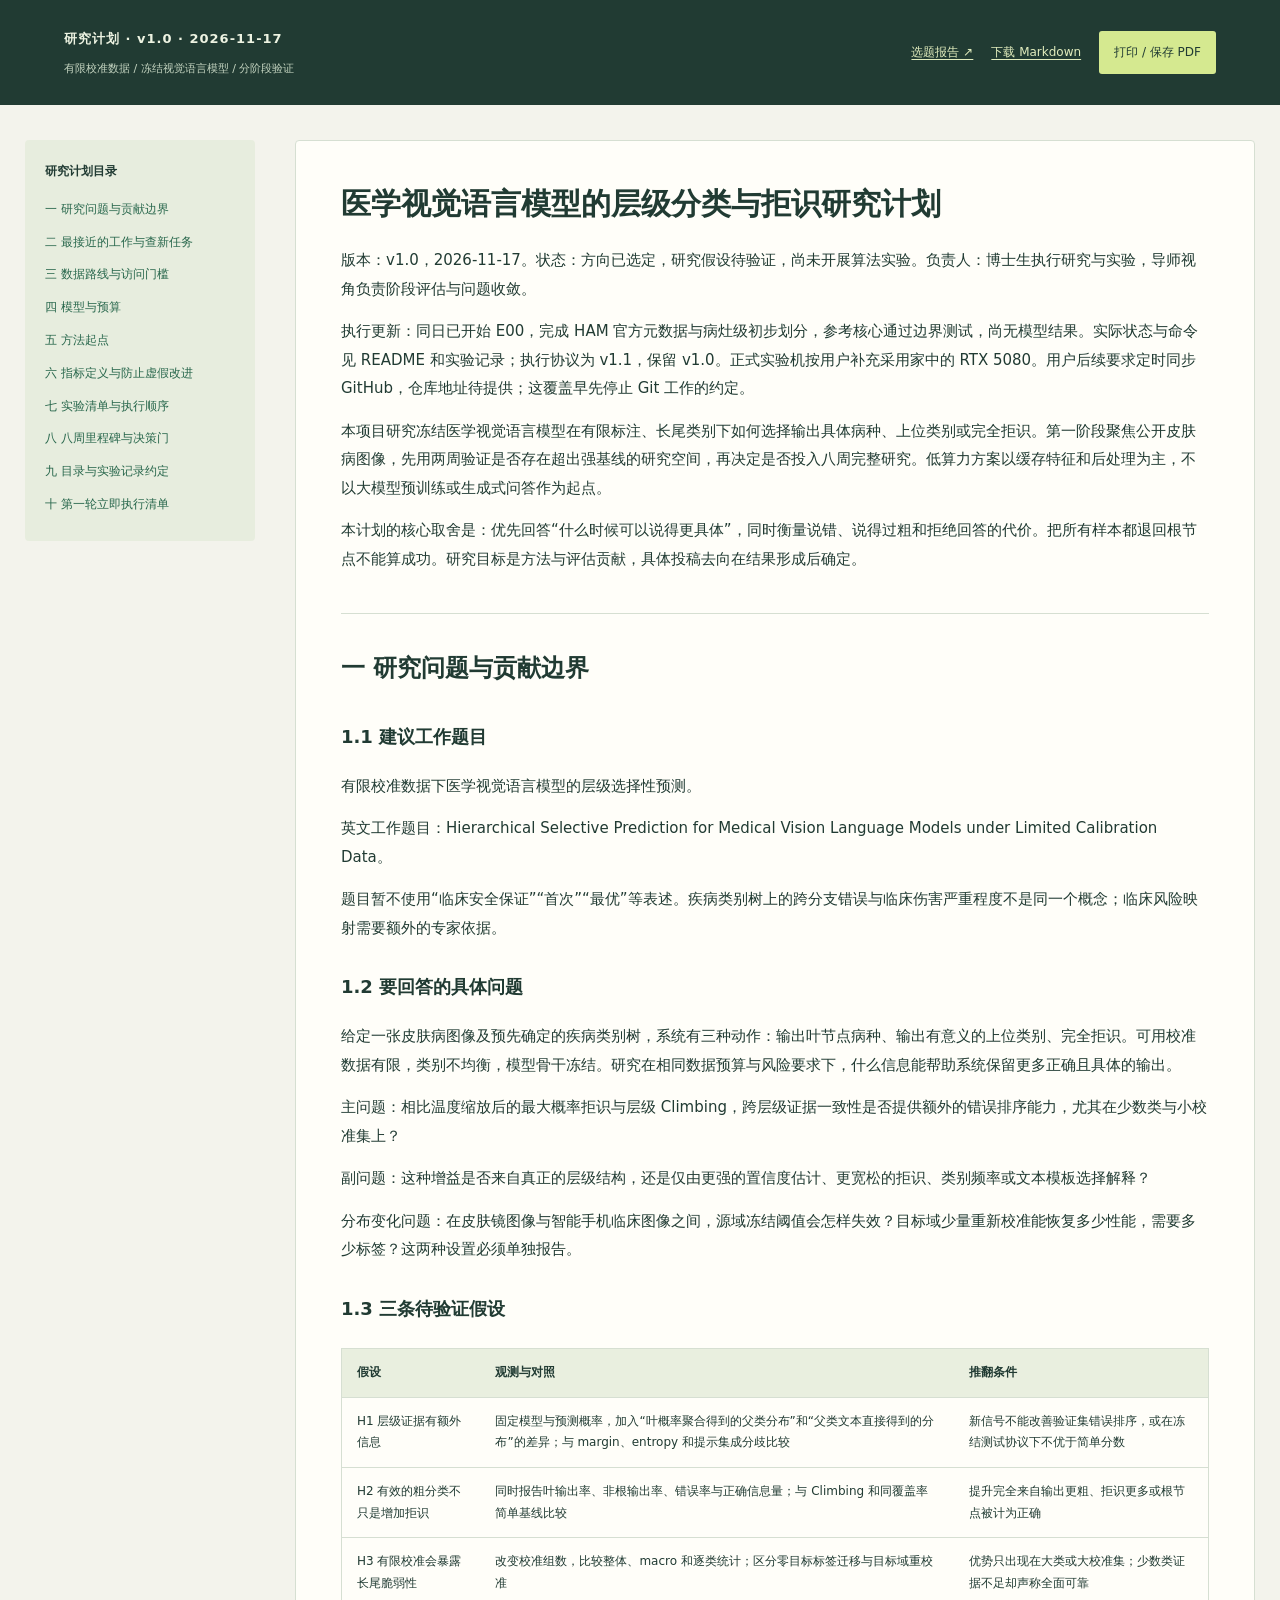
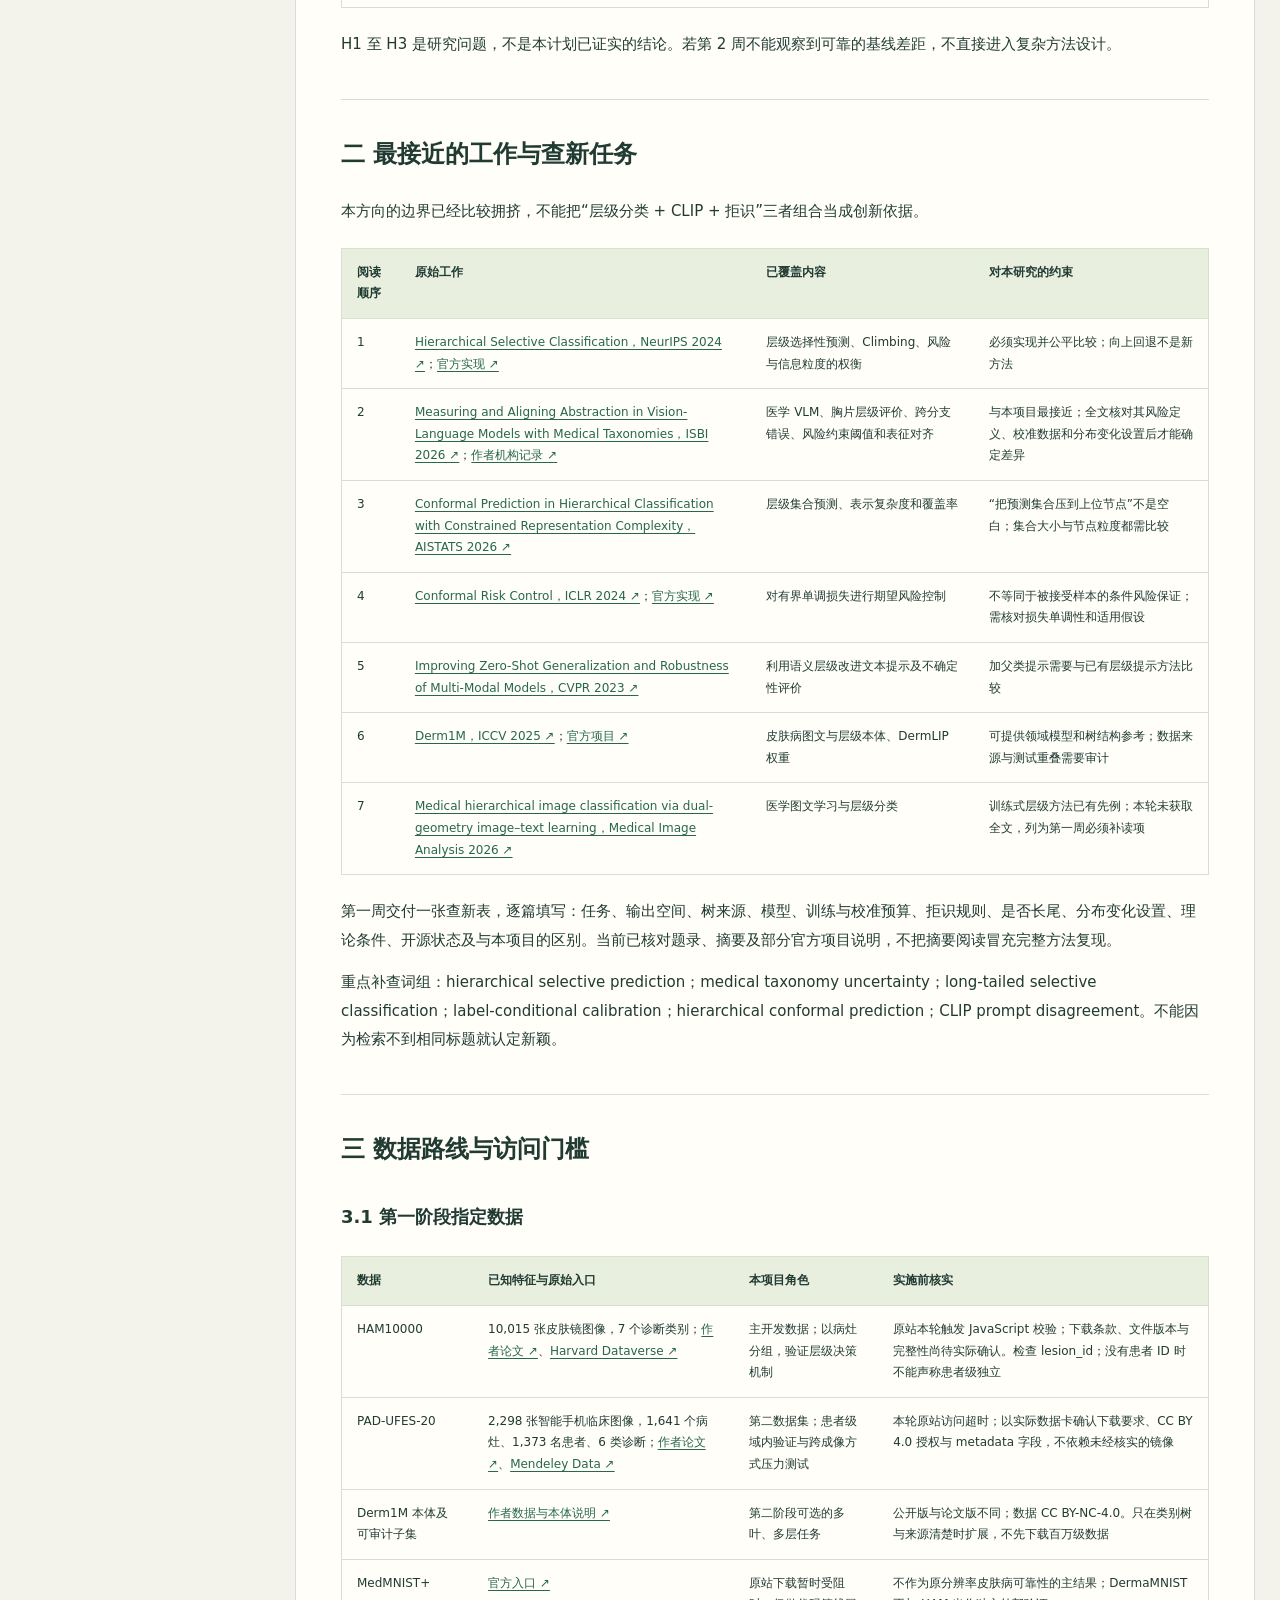
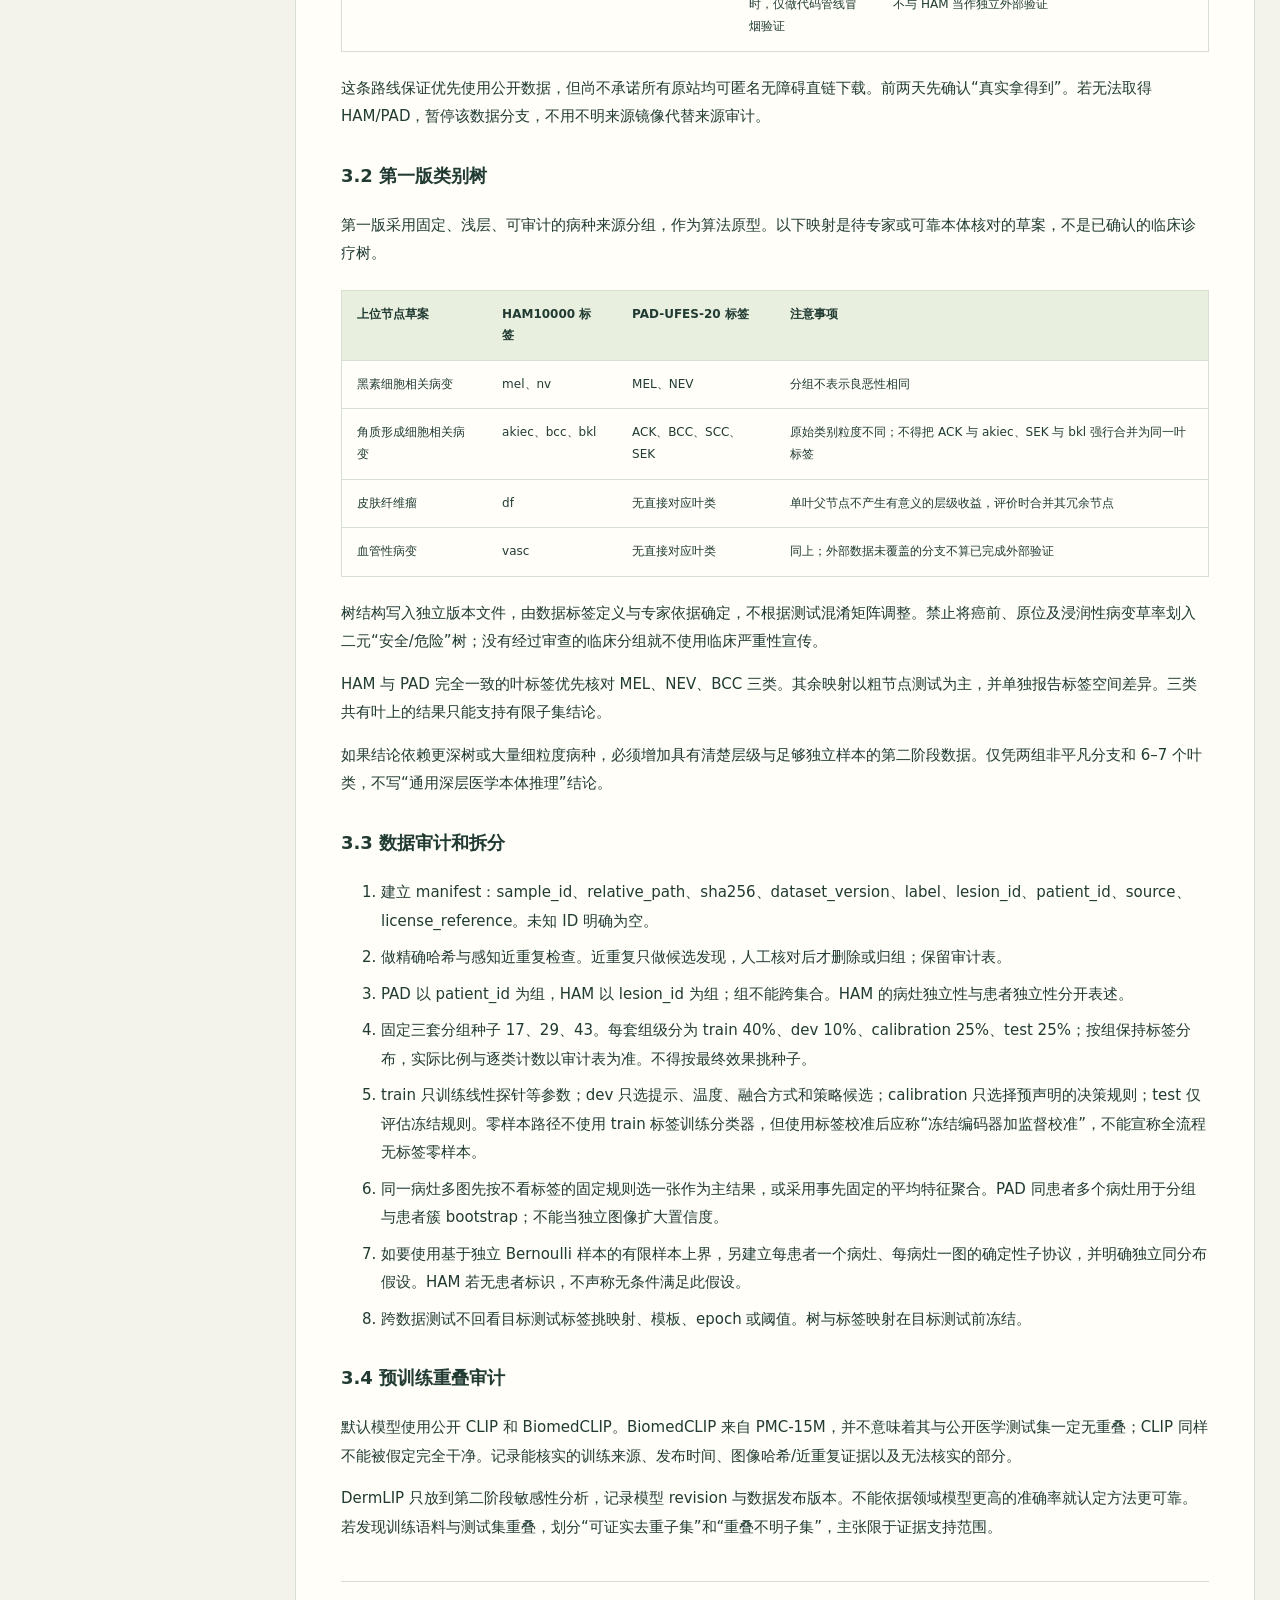
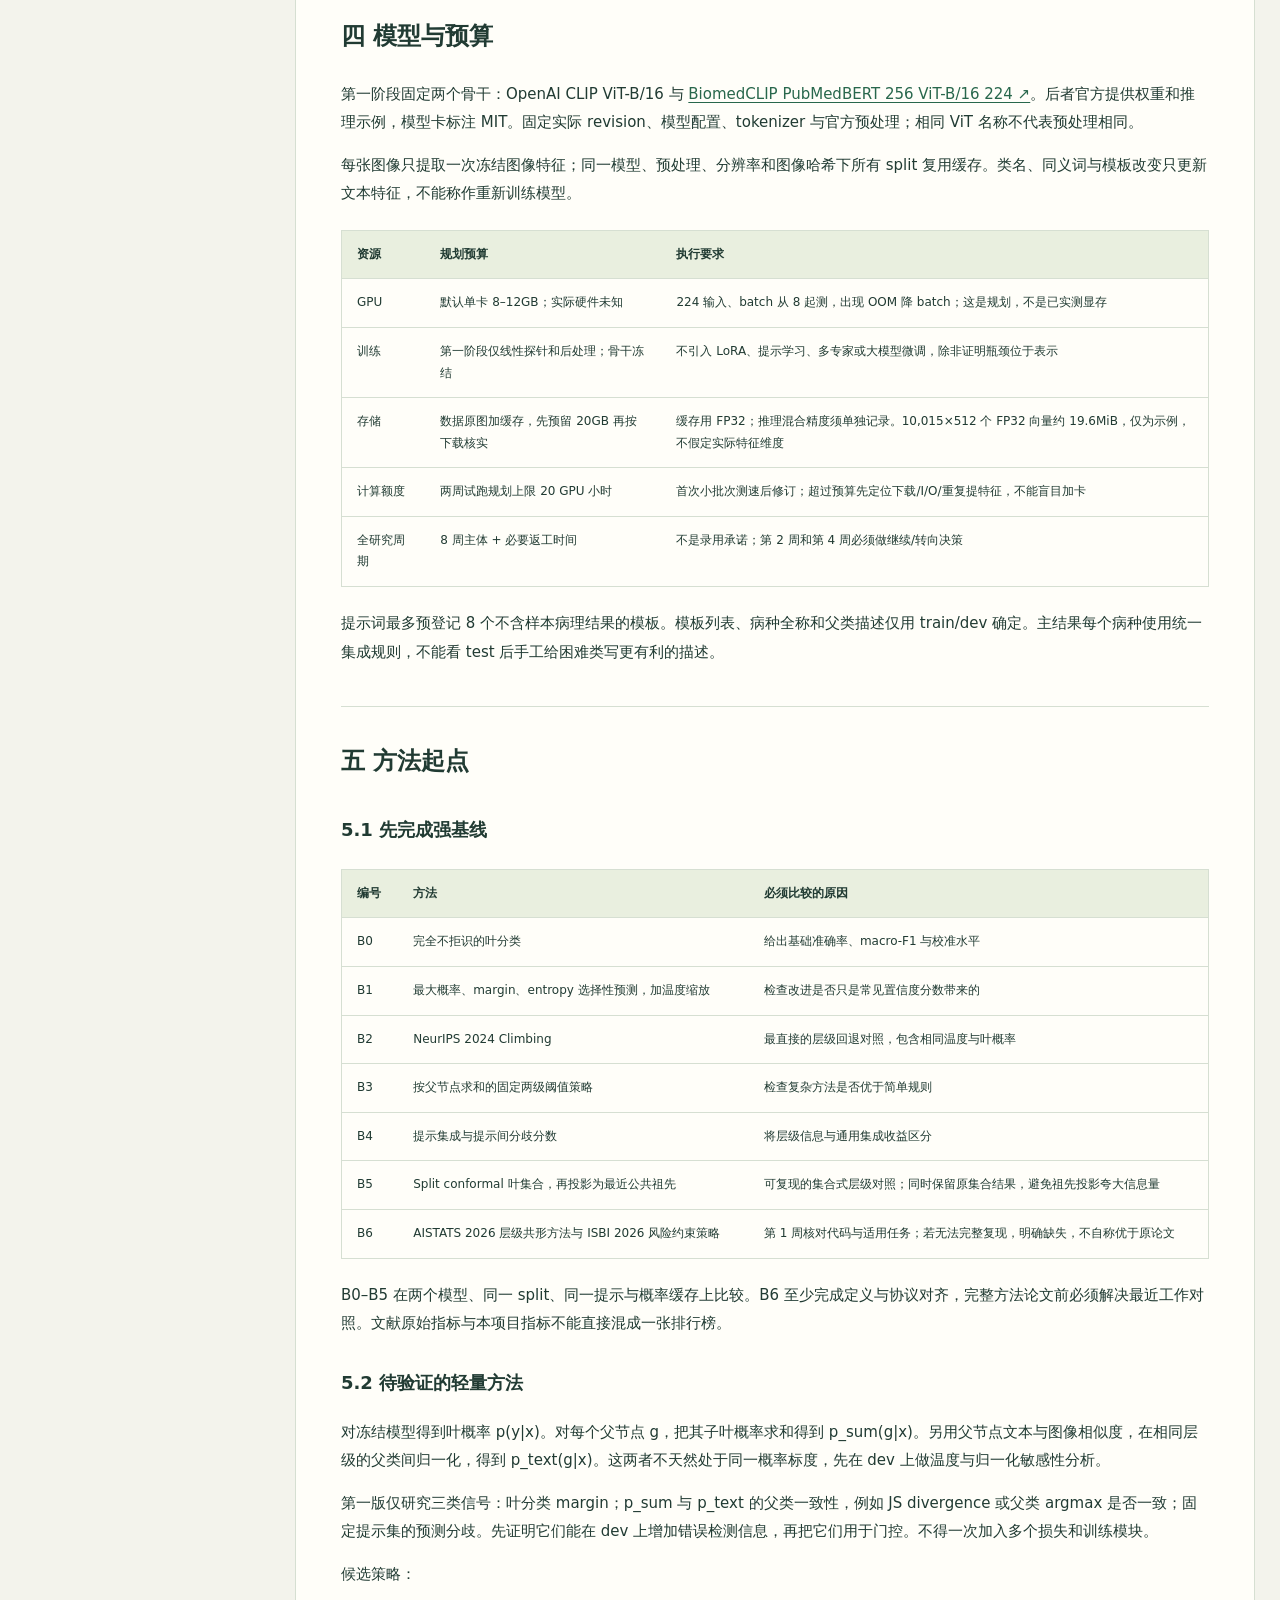
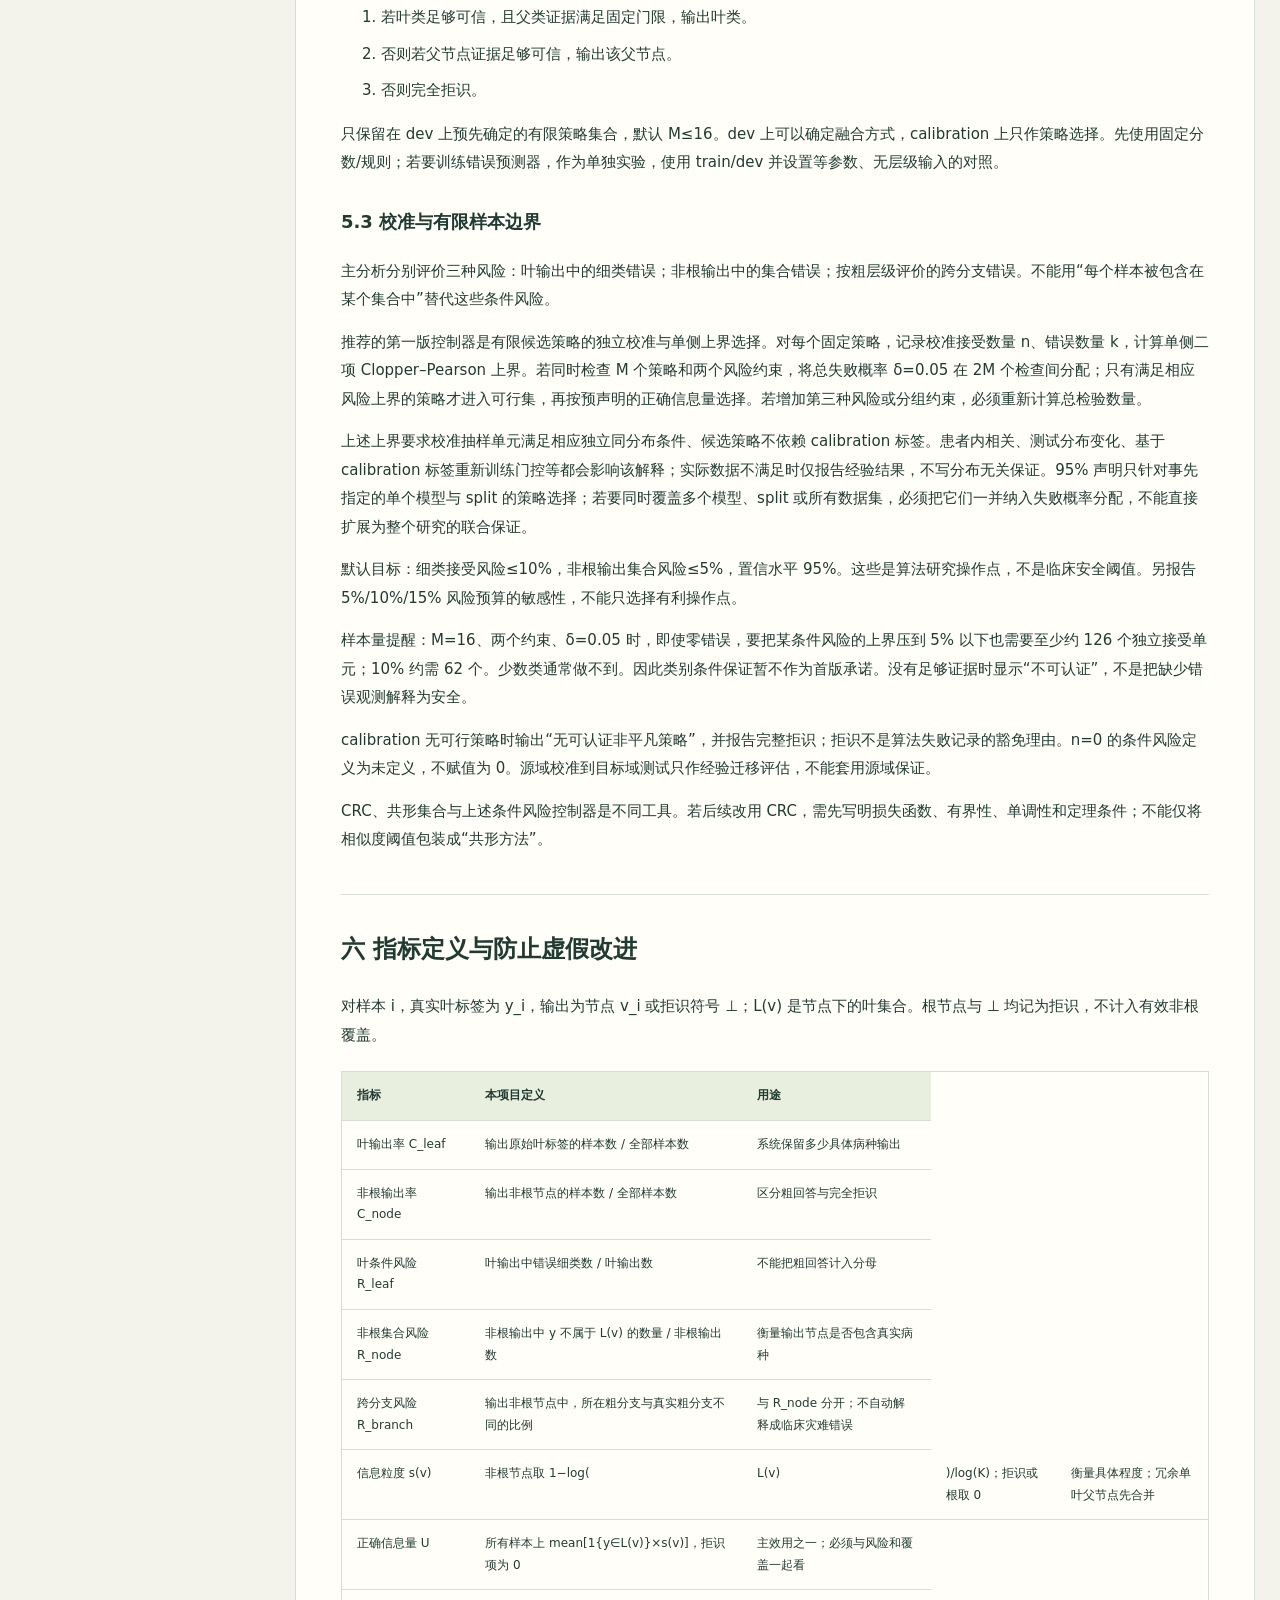
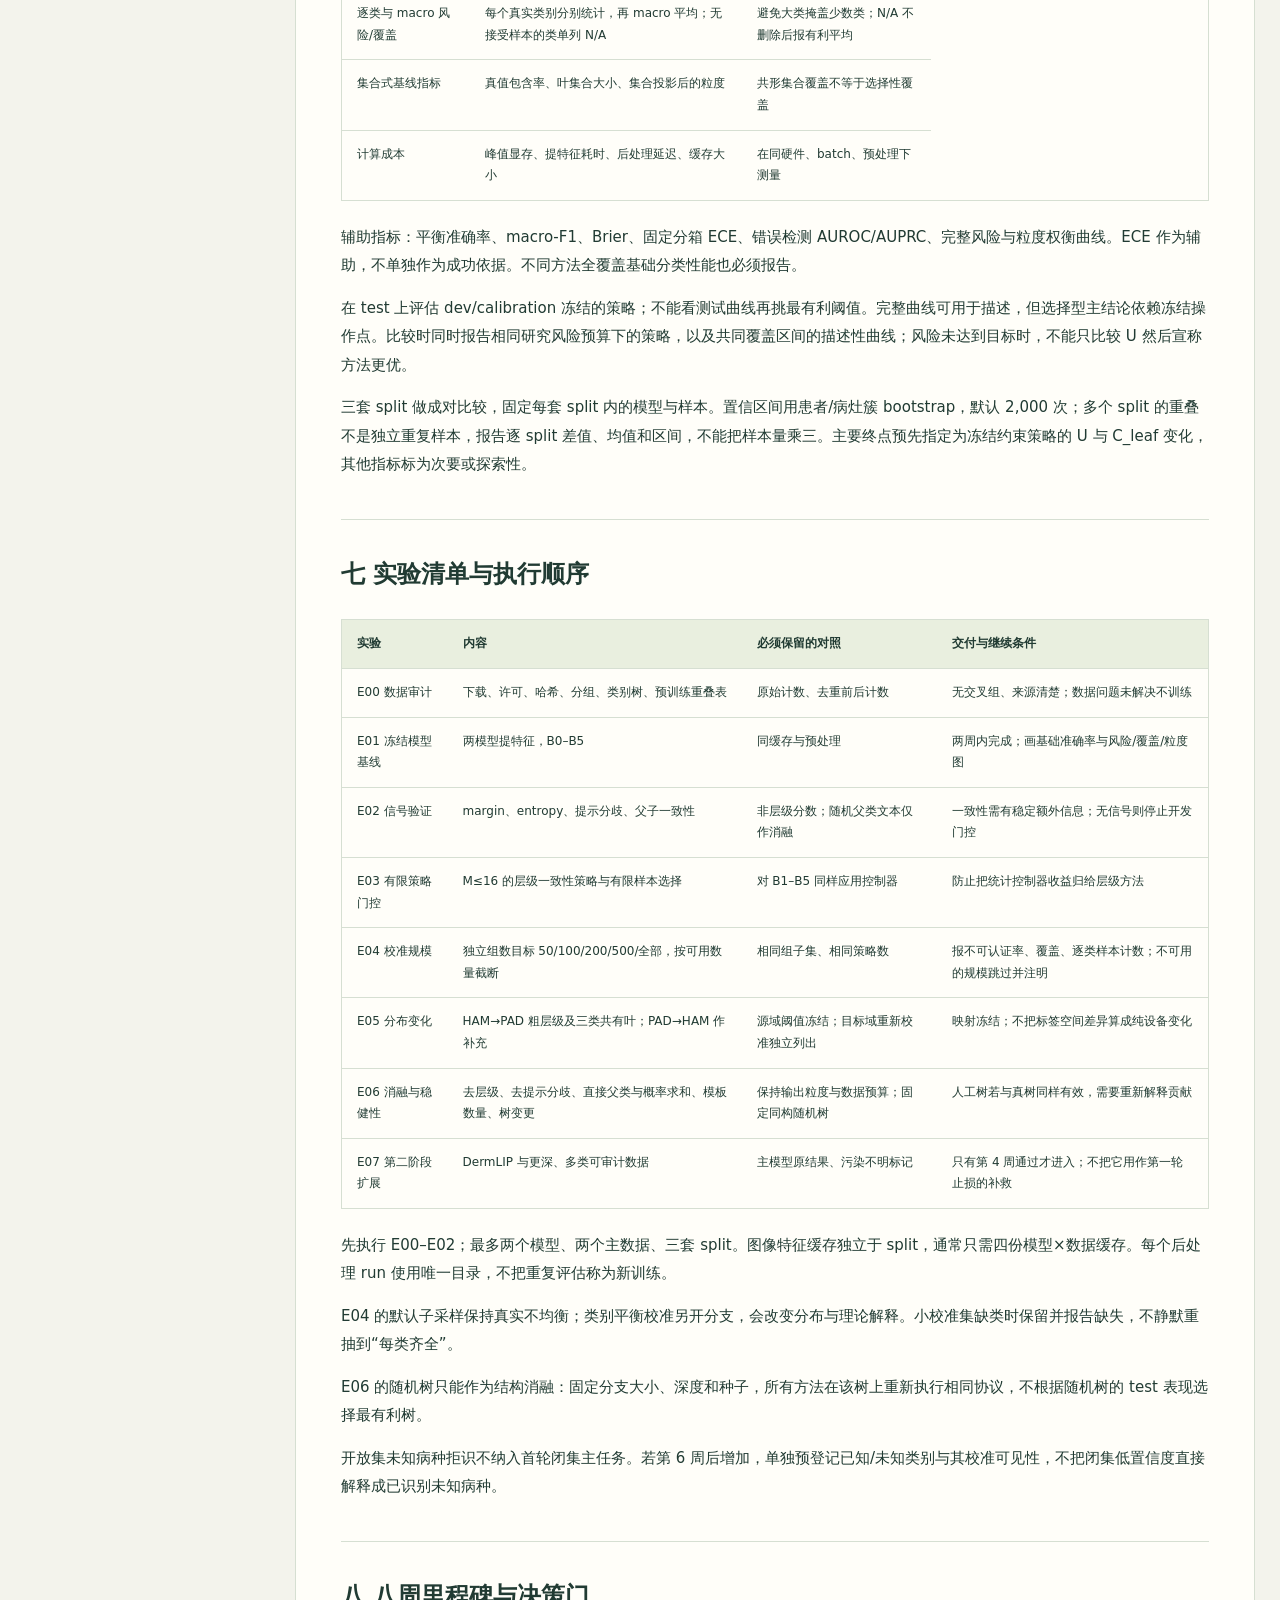
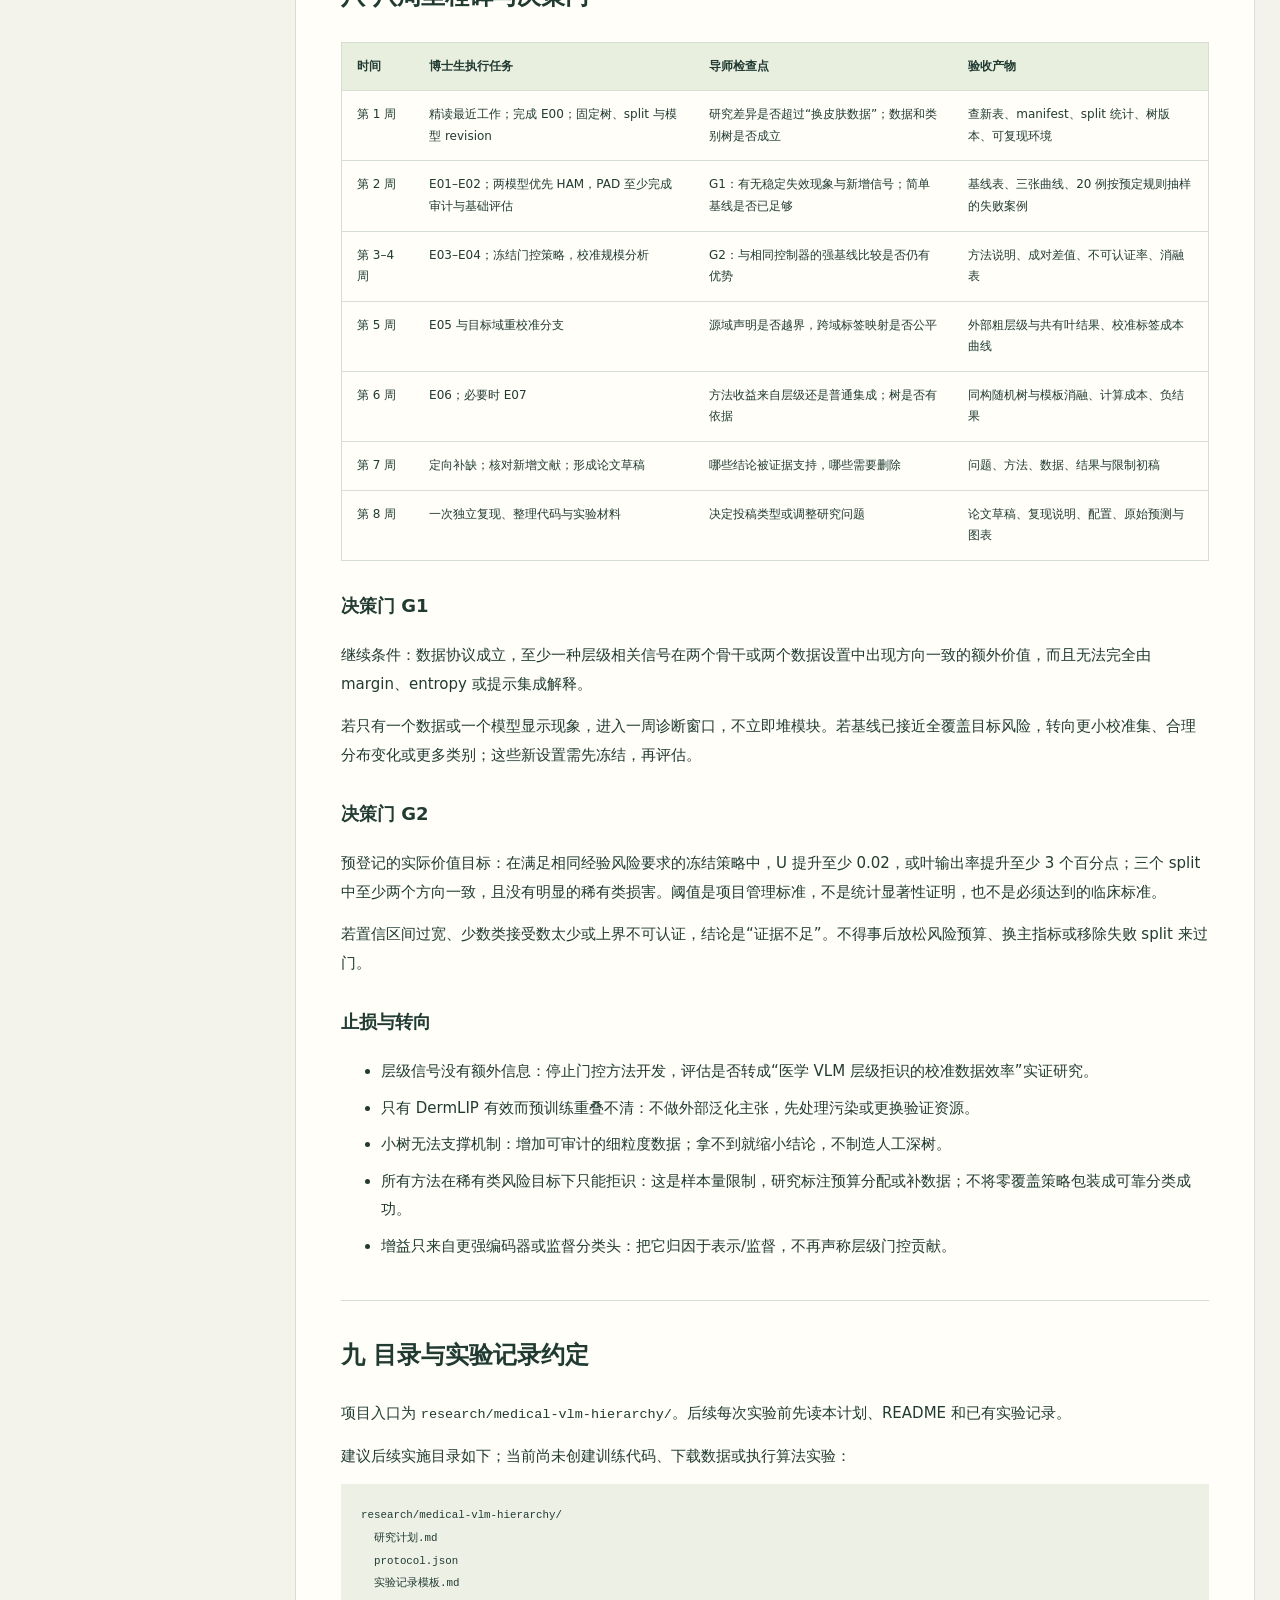
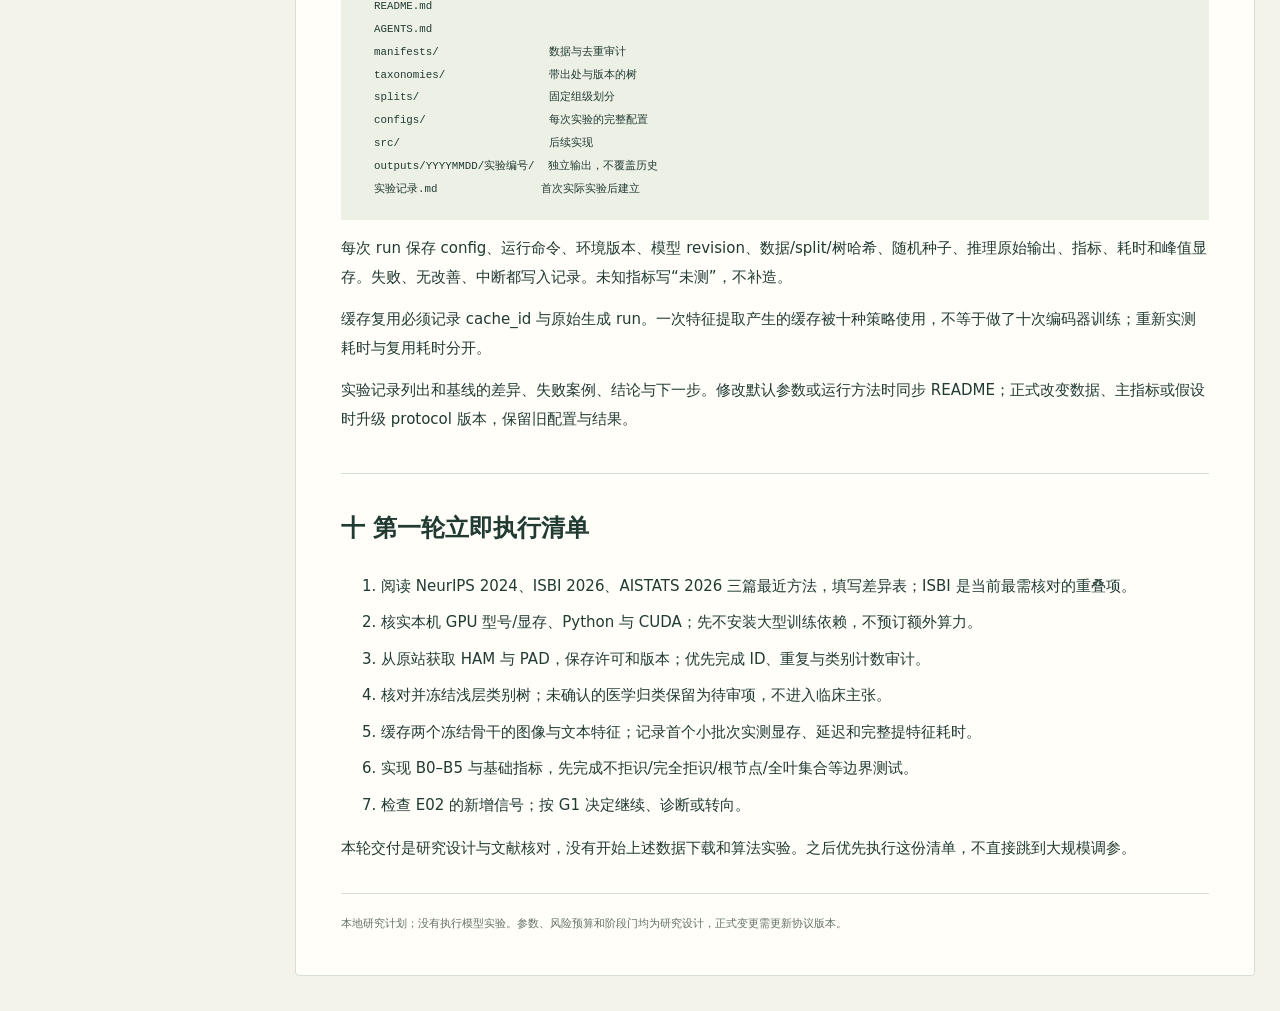
==== research/medical-vlm-hierarchy/研究计划.html @ aa93c8d4 "Initialize medical VLM selective prediction research" ====
<!doctype html><html lang="zh-CN"><head><meta charset="utf-8"><meta name="viewport" content="width=device-width,initial-scale=1"><title>医学 VLM 层级分类与拒识研究计划</title><style>
:root{--ink:#213b33;--green:#28674c;--line:#d6dfd2}*{box-sizing:border-box}html{scroll-behavior:smooth;scroll-padding-top:28px}body{margin:0;background:#f3f3ec;color:var(--ink);font:15px/1.9 "Microsoft YaHei","PingFang SC",system-ui,sans-serif}header{background:var(--ink);color:#edf3e2;padding:24px max(5%,calc((100vw - 1280px)/2));display:flex;justify-content:space-between;align-items:center;gap:20px}header strong{font-size:13px;letter-spacing:1px}header span{font-size:11px;color:#c4d4c0}.actions{display:flex;gap:18px;align-items:center}.actions a{color:#e2edbe;font-size:12px}button{cursor:pointer;background:#d5e990;color:var(--ink);border:0;border-radius:3px;padding:10px 15px;font:inherit;font-size:12px}main{max-width:1280px;margin:35px auto;display:grid;grid-template-columns:230px minmax(0,1fr);gap:40px;padding:0 25px}nav{position:sticky;top:25px;align-self:start;background:#e7edde;padding:20px;border-radius:4px}nav strong{font-size:12px;display:block;margin-bottom:10px}nav a{display:block;font-size:12px;padding:5px 0;text-decoration:none}article{background:#fffef9;padding:40px 45px;border:1px solid var(--line);border-radius:4px;min-width:0}h1{font-size:30px;line-height:1.5;margin:0 0 20px}h2{font-size:24px;border-top:1px solid var(--line);padding-top:32px;margin-top:40px}h3{font-size:18px;margin-top:28px}p{margin:14px 0}a{color:var(--green);text-underline-offset:3px;overflow-wrap:anywhere}a:focus-visible,button:focus-visible{outline:3px solid #93ad65;outline-offset:4px}.table-wrap{overflow:auto;margin:22px 0;border:1px solid var(--line)}table{width:100%;border-collapse:collapse;min-width:620px;font-size:12px;line-height:1.8}th,td{border-bottom:1px solid var(--line);padding:13px 15px;vertical-align:top;text-align:left}th{background:#e9efdf}tr:last-child td{border-bottom:0}li{margin:8px 0}pre{overflow:auto;background:#edf0e5;padding:20px;font-size:12px}code{font-family:Consolas,monospace;font-size:.9em}footer{font-size:11px;color:#647365;border-top:1px solid var(--line);padding-top:20px;margin-top:30px}@media(max-width:900px){main{grid-template-columns:1fr;gap:20px}nav{position:static;display:flex;gap:12px;flex-wrap:wrap}nav a{font-size:11px}nav strong{flex-basis:100%}article{padding:25px}h1{font-size:26px}}@media(max-width:560px){header{flex-direction:column;align-items:start}main{padding:0 12px;margin-top:18px}article{padding:20px 15px}h1{font-size:23px}h2{font-size:21px}body{font-size:14px}}@media print{body{background:white;font-size:10pt}header,nav{display:none}main{display:block;padding:0;margin:0;max-width:none}article{border:0;padding:0}h1{font-size:22pt}h2{font-size:17pt;break-after:avoid;padding-top:15px;margin-top:22px}h3{break-after:avoid}table{min-width:0;font-size:8pt}.table-wrap{overflow:visible}tr{break-inside:avoid}pre{white-space:pre-wrap}a{color:inherit}}
</style></head><body><header><div><strong>研究计划 · v1.0 · 2026-11-17</strong><br><span>有限校准数据 / 冻结视觉语言模型 / 分阶段验证</span></div><div class="actions"><a href="../../docs/vision-report/index.html">选题报告 ↗</a><a href="研究计划.md" download>下载 Markdown</a><button onclick="window.print()">打印 / 保存 PDF</button></div></header><main><nav aria-label="研究计划目录"><strong>研究计划目录</strong><a href="#section-10">一 研究问题与贡献边界</a>
<a href="#section-40">二 最接近的工作与查新任务</a>
<a href="#section-58">三 数据路线与访问门槛</a>
<a href="#section-105">四 模型与预算</a>
<a href="#section-121">五 方法起点</a>
<a href="#section-167">六 指标定义与防止虚假改进</a>
<a href="#section-190">七 实验清单与执行顺序</a>
<a href="#section-211">八 八周里程碑与决策门</a>
<a href="#section-243">九 目录与实验记录约定</a>
<a href="#section-271">十 第一轮立即执行清单</a></nav><article><h1 id="section-0">医学视觉语言模型的层级分类与拒识研究计划</h1>
<p>版本：v1.0，2026-11-17。状态：方向已选定，研究假设待验证，尚未开展算法实验。负责人：博士生执行研究与实验，导师视角负责阶段评估与问题收敛。</p>
<p>执行更新：同日已开始 E00，完成 HAM 官方元数据与病灶级初步划分，参考核心通过边界测试，尚无模型结果。实际状态与命令见 README 和实验记录；执行协议为 v1.1，保留 v1.0。正式实验机按用户补充采用家中的 RTX 5080。用户后续要求定时同步 GitHub，仓库地址待提供；这覆盖早先停止 Git 工作的约定。</p>
<p>本项目研究冻结医学视觉语言模型在有限标注、长尾类别下如何选择输出具体病种、上位类别或完全拒识。第一阶段聚焦公开皮肤病图像，先用两周验证是否存在超出强基线的研究空间，再决定是否投入八周完整研究。低算力方案以缓存特征和后处理为主，不以大模型预训练或生成式问答作为起点。</p>
<p>本计划的核心取舍是：优先回答“什么时候可以说得更具体”，同时衡量说错、说得过粗和拒绝回答的代价。把所有样本都退回根节点不能算成功。研究目标是方法与评估贡献，具体投稿去向在结果形成后确定。</p>
<h2 id="section-10">一 研究问题与贡献边界</h2>
<h3 id="section-12">1.1 建议工作题目</h3>
<p>有限校准数据下医学视觉语言模型的层级选择性预测。</p>
<p>英文工作题目：Hierarchical Selective Prediction for Medical Vision Language Models under Limited Calibration Data。</p>
<p>题目暂不使用“临床安全保证”“首次”“最优”等表述。疾病类别树上的跨分支错误与临床伤害严重程度不是同一个概念；临床风险映射需要额外的专家依据。</p>
<h3 id="section-20">1.2 要回答的具体问题</h3>
<p>给定一张皮肤病图像及预先确定的疾病类别树，系统有三种动作：输出叶节点病种、输出有意义的上位类别、完全拒识。可用校准数据有限，类别不均衡，模型骨干冻结。研究在相同数据预算与风险要求下，什么信息能帮助系统保留更多正确且具体的输出。</p>
<p>主问题：相比温度缩放后的最大概率拒识与层级 Climbing，跨层级证据一致性是否提供额外的错误排序能力，尤其在少数类与小校准集上？</p>
<p>副问题：这种增益是否来自真正的层级结构，还是仅由更强的置信度估计、更宽松的拒识、类别频率或文本模板选择解释？</p>
<p>分布变化问题：在皮肤镜图像与智能手机临床图像之间，源域冻结阈值会怎样失效？目标域少量重新校准能恢复多少性能，需要多少标签？这两种设置必须单独报告。</p>
<h3 id="section-30">1.3 三条待验证假设</h3>
<div class="table-wrap"><table><thead><tr><th>假设</th><th>观测与对照</th><th>推翻条件</th></tr></thead><tbody>
<tr><td>H1 层级证据有额外信息</td><td>固定模型与预测概率，加入“叶概率聚合得到的父类分布”和“父类文本直接得到的分布”的差异；与 margin、entropy 和提示集成分歧比较</td><td>新信号不能改善验证集错误排序，或在冻结测试协议下不优于简单分数</td></tr>
<tr><td>H2 有效的粗分类不只是增加拒识</td><td>同时报告叶输出率、非根输出率、错误率与正确信息量；与 Climbing 和同覆盖率简单基线比较</td><td>提升完全来自输出更粗、拒识更多或根节点被计为正确</td></tr>
<tr><td>H3 有限校准会暴露长尾脆弱性</td><td>改变校准组数，比较整体、macro 和逐类统计；区分零目标标签迁移与目标域重校准</td><td>优势只出现在大类或大校准集；少数类证据不足却声称全面可靠</td></tr>
</tbody></table></div>
<p>H1 至 H3 是研究问题，不是本计划已证实的结论。若第 2 周不能观察到可靠的基线差距，不直接进入复杂方法设计。</p>
<h2 id="section-40">二 最接近的工作与查新任务</h2>
<p>本方向的边界已经比较拥挤，不能把“层级分类 + CLIP + 拒识”三者组合当成创新依据。</p>
<div class="table-wrap"><table><thead><tr><th>阅读顺序</th><th>原始工作</th><th>已覆盖内容</th><th>对本研究的约束</th></tr></thead><tbody>
<tr><td>1</td><td><a href="https://proceedings.neurips.cc/paper_files/paper/2024/hash/c8b100b376a7b338c84801b699935098-Abstract-Conference.html" target="_blank" rel="noopener noreferrer">Hierarchical Selective Classification，NeurIPS 2024 ↗</a>；<a href="https://github.com/shanigoren/Hierarchical-Selective-Classification" target="_blank" rel="noopener noreferrer">官方实现 ↗</a></td><td>层级选择性预测、Climbing、风险与信息粒度的权衡</td><td>必须实现并公平比较；向上回退不是新方法</td></tr>
<tr><td>2</td><td><a href="https://arxiv.org/abs/2601.14827" target="_blank" rel="noopener noreferrer">Measuring and Aligning Abstraction in Vision-Language Models with Medical Taxonomies，ISBI 2026 ↗</a>；<a href="https://kclpure.kcl.ac.uk/portal/en/publications/measuring-and-aligning-abstraction-in-vision-language-models-with/" target="_blank" rel="noopener noreferrer">作者机构记录 ↗</a></td><td>医学 VLM、胸片层级评价、跨分支错误、风险约束阈值和表征对齐</td><td>与本项目最接近；全文核对其风险定义、校准数据和分布变化设置后才能确定差异</td></tr>
<tr><td>3</td><td><a href="https://proceedings.mlr.press/v300/mortier26a.html" target="_blank" rel="noopener noreferrer">Conformal Prediction in Hierarchical Classification with Constrained Representation Complexity，AISTATS 2026 ↗</a></td><td>层级集合预测、表示复杂度和覆盖率</td><td>“把预测集合压到上位节点”不是空白；集合大小与节点粒度都需比较</td></tr>
<tr><td>4</td><td><a href="https://proceedings.iclr.cc/paper_files/paper/2024/hash/f3549ef9b5ff520a7e41ff3cc306ab2b-Abstract-Conference.html" target="_blank" rel="noopener noreferrer">Conformal Risk Control，ICLR 2024 ↗</a>；<a href="https://github.com/aangelopoulos/conformal-risk" target="_blank" rel="noopener noreferrer">官方实现 ↗</a></td><td>对有界单调损失进行期望风险控制</td><td>不等同于被接受样本的条件风险保证；需核对损失单调性和适用假设</td></tr>
<tr><td>5</td><td><a href="https://openaccess.thecvf.com/content/CVPR2023/papers/Ge_Improving_Zero-Shot_Generalization_and_Robustness_of_Multi-Modal_Models_CVPR_2023_paper.pdf" target="_blank" rel="noopener noreferrer">Improving Zero-Shot Generalization and Robustness of Multi-Modal Models，CVPR 2023 ↗</a></td><td>利用语义层级改进文本提示及不确定性评价</td><td>加父类提示需要与已有层级提示方法比较</td></tr>
<tr><td>6</td><td><a href="https://openaccess.thecvf.com/content/ICCV2025/html/Yan_Derm1M_A_Million-scale_Vision-Language_Dataset_Aligned_with_Clinical_Ontology_Knowledge_ICCV_2025_paper.html" target="_blank" rel="noopener noreferrer">Derm1M，ICCV 2025 ↗</a>；<a href="https://github.com/SiyuanYan1/Derm1M" target="_blank" rel="noopener noreferrer">官方项目 ↗</a></td><td>皮肤病图文与层级本体、DermLIP 权重</td><td>可提供领域模型和树结构参考；数据来源与测试重叠需要审计</td></tr>
<tr><td>7</td><td><a href="https://doi.org/10.1016/j.media.2026.104120" target="_blank" rel="noopener noreferrer">Medical hierarchical image classification via dual-geometry image–text learning，Medical Image Analysis 2026 ↗</a></td><td>医学图文学习与层级分类</td><td>训练式层级方法已有先例；本轮未获取全文，列为第一周必须补读项</td></tr>
</tbody></table></div>
<p>第一周交付一张查新表，逐篇填写：任务、输出空间、树来源、模型、训练与校准预算、拒识规则、是否长尾、分布变化设置、理论条件、开源状态及与本项目的区别。当前已核对题录、摘要及部分官方项目说明，不把摘要阅读冒充完整方法复现。</p>
<p>重点补查词组：hierarchical selective prediction；medical taxonomy uncertainty；long-tailed selective classification；label-conditional calibration；hierarchical conformal prediction；CLIP prompt disagreement。不能因为检索不到相同标题就认定新颖。</p>
<h2 id="section-58">三 数据路线与访问门槛</h2>
<h3 id="section-60">3.1 第一阶段指定数据</h3>
<div class="table-wrap"><table><thead><tr><th>数据</th><th>已知特征与原始入口</th><th>本项目角色</th><th>实施前核实</th></tr></thead><tbody>
<tr><td>HAM10000</td><td>10,015 张皮肤镜图像，7 个诊断类别；<a href="https://arxiv.org/abs/1803.10417" target="_blank" rel="noopener noreferrer">作者论文 ↗</a>、<a href="https://dataverse.harvard.edu/dataset.xhtml?persistentId=doi:10.7910/DVN/DBW86T" target="_blank" rel="noopener noreferrer">Harvard Dataverse ↗</a></td><td>主开发数据；以病灶分组，验证层级决策机制</td><td>原站本轮触发 JavaScript 校验；下载条款、文件版本与完整性尚待实际确认。检查 lesion_id；没有患者 ID 时不能声称患者级独立</td></tr>
<tr><td>PAD-UFES-20</td><td>2,298 张智能手机临床图像，1,641 个病灶、1,373 名患者、6 类诊断；<a href="https://arxiv.org/abs/2007.00478" target="_blank" rel="noopener noreferrer">作者论文 ↗</a>、<a href="https://data.mendeley.com/datasets/zr7vgbcyr2/1" target="_blank" rel="noopener noreferrer">Mendeley Data ↗</a></td><td>第二数据集；患者级域内验证与跨成像方式压力测试</td><td>本轮原站访问超时；以实际数据卡确认下载要求、CC BY 4.0 授权与 metadata 字段，不依赖未经核实的镜像</td></tr>
<tr><td>Derm1M 本体及可审计子集</td><td><a href="https://github.com/SiyuanYan1/Derm1M" target="_blank" rel="noopener noreferrer">作者数据与本体说明 ↗</a></td><td>第二阶段可选的多叶、多层任务</td><td>公开版与论文版不同；数据 CC BY-NC-4.0。只在类别树与来源清楚时扩展，不先下载百万级数据</td></tr>
<tr><td>MedMNIST+</td><td><a href="https://medmnist.com/" target="_blank" rel="noopener noreferrer">官方入口 ↗</a></td><td>原站下载暂时受阻时，仅做代码管线冒烟验证</td><td>不作为原分辨率皮肤病可靠性的主结果；DermaMNIST 不与 HAM 当作独立外部验证</td></tr>
</tbody></table></div>
<p>这条路线保证优先使用公开数据，但尚不承诺所有原站均可匿名无障碍直链下载。前两天先确认“真实拿得到”。若无法取得 HAM/PAD，暂停该数据分支，不用不明来源镜像代替来源审计。</p>
<h3 id="section-71">3.2 第一版类别树</h3>
<p>第一版采用固定、浅层、可审计的病种来源分组，作为算法原型。以下映射是待专家或可靠本体核对的草案，不是已确认的临床诊疗树。</p>
<div class="table-wrap"><table><thead><tr><th>上位节点草案</th><th>HAM10000 标签</th><th>PAD-UFES-20 标签</th><th>注意事项</th></tr></thead><tbody>
<tr><td>黑素细胞相关病变</td><td>mel、nv</td><td>MEL、NEV</td><td>分组不表示良恶性相同</td></tr>
<tr><td>角质形成细胞相关病变</td><td>akiec、bcc、bkl</td><td>ACK、BCC、SCC、SEK</td><td>原始类别粒度不同；不得把 ACK 与 akiec、SEK 与 bkl 强行合并为同一叶标签</td></tr>
<tr><td>皮肤纤维瘤</td><td>df</td><td>无直接对应叶类</td><td>单叶父节点不产生有意义的层级收益，评价时合并其冗余节点</td></tr>
<tr><td>血管性病变</td><td>vasc</td><td>无直接对应叶类</td><td>同上；外部数据未覆盖的分支不算已完成外部验证</td></tr>
</tbody></table></div>
<p>树结构写入独立版本文件，由数据标签定义与专家依据确定，不根据测试混淆矩阵调整。禁止将癌前、原位及浸润性病变草率划入二元“安全/危险”树；没有经过审查的临床分组就不使用临床严重性宣传。</p>
<p>HAM 与 PAD 完全一致的叶标签优先核对 MEL、NEV、BCC 三类。其余映射以粗节点测试为主，并单独报告标签空间差异。三类共有叶上的结果只能支持有限子集结论。</p>
<p>如果结论依赖更深树或大量细粒度病种，必须增加具有清楚层级与足够独立样本的第二阶段数据。仅凭两组非平凡分支和 6–7 个叶类，不写“通用深层医学本体推理”结论。</p>
<h3 id="section-88">3.3 数据审计和拆分</h3>
<ol>
<li>建立 manifest：sample_id、relative_path、sha256、dataset_version、label、lesion_id、patient_id、source、license_reference。未知 ID 明确为空。</li>
<li>做精确哈希与感知近重复检查。近重复只做候选发现，人工核对后才删除或归组；保留审计表。</li>
<li>PAD 以 patient_id 为组，HAM 以 lesion_id 为组；组不能跨集合。HAM 的病灶独立性与患者独立性分开表述。</li>
<li>固定三套分组种子 17、29、43。每套组级分为 train 40%、dev 10%、calibration 25%、test 25%；按组保持标签分布，实际比例与逐类计数以审计表为准。不得按最终效果挑种子。</li>
<li>train 只训练线性探针等参数；dev 只选提示、温度、融合方式和策略候选；calibration 只选择预声明的决策规则；test 仅评估冻结规则。零样本路径不使用 train 标签训练分类器，但使用标签校准后应称“冻结编码器加监督校准”，不能宣称全流程无标签零样本。</li>
<li>同一病灶多图先按不看标签的固定规则选一张作为主结果，或采用事先固定的平均特征聚合。PAD 同患者多个病灶用于分组与患者簇 bootstrap；不能当独立图像扩大置信度。</li>
<li>如要使用基于独立 Bernoulli 样本的有限样本上界，另建立每患者一个病灶、每病灶一图的确定性子协议，并明确独立同分布假设。HAM 若无患者标识，不声称无条件满足此假设。</li>
<li>跨数据测试不回看目标测试标签挑映射、模板、epoch 或阈值。树与标签映射在目标测试前冻结。</li>
</ol>
<h3 id="section-99">3.4 预训练重叠审计</h3>
<p>默认模型使用公开 CLIP 和 BiomedCLIP。BiomedCLIP 来自 PMC-15M，并不意味着其与公开医学测试集一定无重叠；CLIP 同样不能被假定完全干净。记录能核实的训练来源、发布时间、图像哈希/近重复证据以及无法核实的部分。</p>
<p>DermLIP 只放到第二阶段敏感性分析，记录模型 revision 与数据发布版本。不能依据领域模型更高的准确率就认定方法更可靠。若发现训练语料与测试集重叠，划分“可证实去重子集”和“重叠不明子集”，主张限于证据支持范围。</p>
<h2 id="section-105">四 模型与预算</h2>
<p>第一阶段固定两个骨干：OpenAI CLIP ViT-B/16 与 <a href="https://huggingface.co/microsoft/BiomedCLIP-PubMedBERT_256-vit_base_patch16_224" target="_blank" rel="noopener noreferrer">BiomedCLIP PubMedBERT 256 ViT-B/16 224 ↗</a>。后者官方提供权重和推理示例，模型卡标注 MIT。固定实际 revision、模型配置、tokenizer 与官方预处理；相同 ViT 名称不代表预处理相同。</p>
<p>每张图像只提取一次冻结图像特征；同一模型、预处理、分辨率和图像哈希下所有 split 复用缓存。类名、同义词与模板改变只更新文本特征，不能称作重新训练模型。</p>
<div class="table-wrap"><table><thead><tr><th>资源</th><th>规划预算</th><th>执行要求</th></tr></thead><tbody>
<tr><td>GPU</td><td>默认单卡 8–12GB；实际硬件未知</td><td>224 输入、batch 从 8 起测，出现 OOM 降 batch；这是规划，不是已实测显存</td></tr>
<tr><td>训练</td><td>第一阶段仅线性探针和后处理；骨干冻结</td><td>不引入 LoRA、提示学习、多专家或大模型微调，除非证明瓶颈位于表示</td></tr>
<tr><td>存储</td><td>数据原图加缓存，先预留 20GB 再按下载核实</td><td>缓存用 FP32；推理混合精度须单独记录。10,015×512 个 FP32 向量约 19.6MiB，仅为示例，不假定实际特征维度</td></tr>
<tr><td>计算额度</td><td>两周试跑规划上限 20 GPU 小时</td><td>首次小批次测速后修订；超过预算先定位下载/I/O/重复提特征，不能盲目加卡</td></tr>
<tr><td>全研究周期</td><td>8 周主体 + 必要返工时间</td><td>不是录用承诺；第 2 周和第 4 周必须做继续/转向决策</td></tr>
</tbody></table></div>
<p>提示词最多预登记 8 个不含样本病理结果的模板。模板列表、病种全称和父类描述仅用 train/dev 确定。主结果每个病种使用统一集成规则，不能看 test 后手工给困难类写更有利的描述。</p>
<h2 id="section-121">五 方法起点</h2>
<h3 id="section-123">5.1 先完成强基线</h3>
<div class="table-wrap"><table><thead><tr><th>编号</th><th>方法</th><th>必须比较的原因</th></tr></thead><tbody>
<tr><td>B0</td><td>完全不拒识的叶分类</td><td>给出基础准确率、macro-F1 与校准水平</td></tr>
<tr><td>B1</td><td>最大概率、margin、entropy 选择性预测，加温度缩放</td><td>检查改进是否只是常见置信度分数带来的</td></tr>
<tr><td>B2</td><td>NeurIPS 2024 Climbing</td><td>最直接的层级回退对照，包含相同温度与叶概率</td></tr>
<tr><td>B3</td><td>按父节点求和的固定两级阈值策略</td><td>检查复杂方法是否优于简单规则</td></tr>
<tr><td>B4</td><td>提示集成与提示间分歧分数</td><td>将层级信息与通用集成收益区分</td></tr>
<tr><td>B5</td><td>Split conformal 叶集合，再投影为最近公共祖先</td><td>可复现的集合式层级对照；同时保留原集合结果，避免祖先投影夸大信息量</td></tr>
<tr><td>B6</td><td>AISTATS 2026 层级共形方法与 ISBI 2026 风险约束策略</td><td>第 1 周核对代码与适用任务；若无法完整复现，明确缺失，不自称优于原论文</td></tr>
</tbody></table></div>
<p>B0–B5 在两个模型、同一 split、同一提示与概率缓存上比较。B6 至少完成定义与协议对齐，完整方法论文前必须解决最近工作对照。文献原始指标与本项目指标不能直接混成一张排行榜。</p>
<h3 id="section-137">5.2 待验证的轻量方法</h3>
<p>对冻结模型得到叶概率 p(y|x)。对每个父节点 g，把其子叶概率求和得到 p_sum(g|x)。另用父节点文本与图像相似度，在相同层级的父类间归一化，得到 p_text(g|x)。这两者不天然处于同一概率标度，先在 dev 上做温度与归一化敏感性分析。</p>
<p>第一版仅研究三类信号：叶分类 margin；p_sum 与 p_text 的父类一致性，例如 JS divergence 或父类 argmax 是否一致；固定提示集的预测分歧。先证明它们能在 dev 上增加错误检测信息，再把它们用于门控。不得一次加入多个损失和训练模块。</p>
<p>候选策略：</p>
<ol>
<li>若叶类足够可信，且父类证据满足固定门限，输出叶类。</li>
<li>否则若父节点证据足够可信，输出该父节点。</li>
<li>否则完全拒识。</li>
</ol>
<p>只保留在 dev 上预先确定的有限策略集合，默认 M≤16。dev 上可以确定融合方式，calibration 上只作策略选择。先使用固定分数/规则；若要训练错误预测器，作为单独实验，使用 train/dev 并设置等参数、无层级输入的对照。</p>
<h3 id="section-151">5.3 校准与有限样本边界</h3>
<p>主分析分别评价三种风险：叶输出中的细类错误；非根输出中的集合错误；按粗层级评价的跨分支错误。不能用“每个样本被包含在某个集合中”替代这些条件风险。</p>
<p>推荐的第一版控制器是有限候选策略的独立校准与单侧上界选择。对每个固定策略，记录校准接受数量 n、错误数量 k，计算单侧二项 Clopper–Pearson 上界。若同时检查 M 个策略和两个风险约束，将总失败概率 δ=0.05 在 2M 个检查间分配；只有满足相应风险上界的策略才进入可行集，再按预声明的正确信息量选择。若增加第三种风险或分组约束，必须重新计算总检验数量。</p>
<p>上述上界要求校准抽样单元满足相应独立同分布条件、候选策略不依赖 calibration 标签。患者内相关、测试分布变化、基于 calibration 标签重新训练门控等都会影响该解释；实际数据不满足时仅报告经验结果，不写分布无关保证。95% 声明只针对事先指定的单个模型与 split 的策略选择；若要同时覆盖多个模型、split 或所有数据集，必须把它们一并纳入失败概率分配，不能直接扩展为整个研究的联合保证。</p>
<p>默认目标：细类接受风险≤10%，非根输出集合风险≤5%，置信水平 95%。这些是算法研究操作点，不是临床安全阈值。另报告 5%/10%/15% 风险预算的敏感性，不能只选择有利操作点。</p>
<p>样本量提醒：M=16、两个约束、δ=0.05 时，即使零错误，要把某条件风险的上界压到 5% 以下也需要至少约 126 个独立接受单元；10% 约需 62 个。少数类通常做不到。因此类别条件保证暂不作为首版承诺。没有足够证据时显示“不可认证”，不是把缺少错误观测解释为安全。</p>
<p>calibration 无可行策略时输出“无可认证非平凡策略”，并报告完整拒识；拒识不是算法失败记录的豁免理由。n=0 的条件风险定义为未定义，不赋值为 0。源域校准到目标域测试只作经验迁移评估，不能套用源域保证。</p>
<p>CRC、共形集合与上述条件风险控制器是不同工具。若后续改用 CRC，需先写明损失函数、有界性、单调性和定理条件；不能仅将相似度阈值包装成“共形方法”。</p>
<h2 id="section-167">六 指标定义与防止虚假改进</h2>
<p>对样本 i，真实叶标签为 y_i，输出为节点 v_i 或拒识符号 ⊥；L(v) 是节点下的叶集合。根节点与 ⊥ 均记为拒识，不计入有效非根覆盖。</p>
<div class="table-wrap"><table><thead><tr><th>指标</th><th>本项目定义</th><th>用途</th></tr></thead><tbody>
<tr><td>叶输出率 C_leaf</td><td>输出原始叶标签的样本数 / 全部样本数</td><td>系统保留多少具体病种输出</td></tr>
<tr><td>非根输出率 C_node</td><td>输出非根节点的样本数 / 全部样本数</td><td>区分粗回答与完全拒识</td></tr>
<tr><td>叶条件风险 R_leaf</td><td>叶输出中错误细类数 / 叶输出数</td><td>不能把粗回答计入分母</td></tr>
<tr><td>非根集合风险 R_node</td><td>非根输出中 y 不属于 L(v) 的数量 / 非根输出数</td><td>衡量输出节点是否包含真实病种</td></tr>
<tr><td>跨分支风险 R_branch</td><td>输出非根节点中，所在粗分支与真实粗分支不同的比例</td><td>与 R_node 分开；不自动解释成临床灾难错误</td></tr>
<tr><td>信息粒度 s(v)</td><td>非根节点取 1−log(</td><td>L(v)</td><td>)/log(K)；拒识或根取 0</td><td>衡量具体程度；冗余单叶父节点先合并</td></tr>
<tr><td>正确信息量 U</td><td>所有样本上 mean[1{y∈L(v)}×s(v)]，拒识项为 0</td><td>主效用之一；必须与风险和覆盖一起看</td></tr>
<tr><td>逐类与 macro 风险/覆盖</td><td>每个真实类别分别统计，再 macro 平均；无接受样本的类单列 N/A</td><td>避免大类掩盖少数类；N/A 不删除后报有利平均</td></tr>
<tr><td>集合式基线指标</td><td>真值包含率、叶集合大小、集合投影后的粒度</td><td>共形集合覆盖不等于选择性覆盖</td></tr>
<tr><td>计算成本</td><td>峰值显存、提特征耗时、后处理延迟、缓存大小</td><td>在同硬件、batch、预处理下测量</td></tr>
</tbody></table></div>
<p>辅助指标：平衡准确率、macro-F1、Brier、固定分箱 ECE、错误检测 AUROC/AUPRC、完整风险与粒度权衡曲线。ECE 作为辅助，不单独作为成功依据。不同方法全覆盖基础分类性能也必须报告。</p>
<p>在 test 上评估 dev/calibration 冻结的策略；不能看测试曲线再挑最有利阈值。完整曲线可用于描述，但选择型主结论依赖冻结操作点。比较时同时报告相同研究风险预算下的策略，以及共同覆盖区间的描述性曲线；风险未达到目标时，不能只比较 U 然后宣称方法更优。</p>
<p>三套 split 做成对比较，固定每套 split 内的模型与样本。置信区间用患者/病灶簇 bootstrap，默认 2,000 次；多个 split 的重叠不是独立重复样本，报告逐 split 差值、均值和区间，不能把样本量乘三。主要终点预先指定为冻结约束策略的 U 与 C_leaf 变化，其他指标标为次要或探索性。</p>
<h2 id="section-190">七 实验清单与执行顺序</h2>
<div class="table-wrap"><table><thead><tr><th>实验</th><th>内容</th><th>必须保留的对照</th><th>交付与继续条件</th></tr></thead><tbody>
<tr><td>E00 数据审计</td><td>下载、许可、哈希、分组、类别树、预训练重叠表</td><td>原始计数、去重前后计数</td><td>无交叉组、来源清楚；数据问题未解决不训练</td></tr>
<tr><td>E01 冻结模型基线</td><td>两模型提特征，B0–B5</td><td>同缓存与预处理</td><td>两周内完成；画基础准确率与风险/覆盖/粒度图</td></tr>
<tr><td>E02 信号验证</td><td>margin、entropy、提示分歧、父子一致性</td><td>非层级分数；随机父类文本仅作消融</td><td>一致性需有稳定额外信息；无信号则停止开发门控</td></tr>
<tr><td>E03 有限策略门控</td><td>M≤16 的层级一致性策略与有限样本选择</td><td>对 B1–B5 同样应用控制器</td><td>防止把统计控制器收益归给层级方法</td></tr>
<tr><td>E04 校准规模</td><td>独立组数目标 50/100/200/500/全部，按可用数量截断</td><td>相同组子集、相同策略数</td><td>报不可认证率、覆盖、逐类样本计数；不可用的规模跳过并注明</td></tr>
<tr><td>E05 分布变化</td><td>HAM→PAD 粗层级及三类共有叶；PAD→HAM 作补充</td><td>源域阈值冻结；目标域重新校准独立列出</td><td>映射冻结；不把标签空间差异算成纯设备变化</td></tr>
<tr><td>E06 消融与稳健性</td><td>去层级、去提示分歧、直接父类与概率求和、模板数量、树变更</td><td>保持输出粒度与数据预算；固定同构随机树</td><td>人工树若与真树同样有效，需要重新解释贡献</td></tr>
<tr><td>E07 第二阶段扩展</td><td>DermLIP 与更深、多类可审计数据</td><td>主模型原结果、污染不明标记</td><td>只有第 4 周通过才进入；不把它用作第一轮止损的补救</td></tr>
</tbody></table></div>
<p>先执行 E00–E02；最多两个模型、两个主数据、三套 split。图像特征缓存独立于 split，通常只需四份模型×数据缓存。每个后处理 run 使用唯一目录，不把重复评估称为新训练。</p>
<p>E04 的默认子采样保持真实不均衡；类别平衡校准另开分支，会改变分布与理论解释。小校准集缺类时保留并报告缺失，不静默重抽到“每类齐全”。</p>
<p>E06 的随机树只能作为结构消融：固定分支大小、深度和种子，所有方法在该树上重新执行相同协议，不根据随机树的 test 表现选择最有利树。</p>
<p>开放集未知病种拒识不纳入首轮闭集主任务。若第 6 周后增加，单独预登记已知/未知类别与其校准可见性，不把闭集低置信度直接解释成已识别未知病种。</p>
<h2 id="section-211">八 八周里程碑与决策门</h2>
<div class="table-wrap"><table><thead><tr><th>时间</th><th>博士生执行任务</th><th>导师检查点</th><th>验收产物</th></tr></thead><tbody>
<tr><td>第 1 周</td><td>精读最近工作；完成 E00；固定树、split 与模型 revision</td><td>研究差异是否超过“换皮肤数据”；数据和类别树是否成立</td><td>查新表、manifest、split 统计、树版本、可复现环境</td></tr>
<tr><td>第 2 周</td><td>E01–E02；两模型优先 HAM，PAD 至少完成审计与基础评估</td><td>G1：有无稳定失效现象与新增信号；简单基线是否已足够</td><td>基线表、三张曲线、20 例按预定规则抽样的失败案例</td></tr>
<tr><td>第 3–4 周</td><td>E03–E04；冻结门控策略，校准规模分析</td><td>G2：与相同控制器的强基线比较是否仍有优势</td><td>方法说明、成对差值、不可认证率、消融表</td></tr>
<tr><td>第 5 周</td><td>E05 与目标域重校准分支</td><td>源域声明是否越界，跨域标签映射是否公平</td><td>外部粗层级与共有叶结果、校准标签成本曲线</td></tr>
<tr><td>第 6 周</td><td>E06；必要时 E07</td><td>方法收益来自层级还是普通集成；树是否有依据</td><td>同构随机树与模板消融、计算成本、负结果</td></tr>
<tr><td>第 7 周</td><td>定向补缺；核对新增文献；形成论文草稿</td><td>哪些结论被证据支持，哪些需要删除</td><td>问题、方法、数据、结果与限制初稿</td></tr>
<tr><td>第 8 周</td><td>一次独立复现、整理代码与实验材料</td><td>决定投稿类型或调整研究问题</td><td>论文草稿、复现说明、配置、原始预测与图表</td></tr>
</tbody></table></div>
<h3 id="section-223">决策门 G1</h3>
<p>继续条件：数据协议成立，至少一种层级相关信号在两个骨干或两个数据设置中出现方向一致的额外价值，而且无法完全由 margin、entropy 或提示集成解释。</p>
<p>若只有一个数据或一个模型显示现象，进入一周诊断窗口，不立即堆模块。若基线已接近全覆盖目标风险，转向更小校准集、合理分布变化或更多类别；这些新设置需先冻结，再评估。</p>
<h3 id="section-229">决策门 G2</h3>
<p>预登记的实际价值目标：在满足相同经验风险要求的冻结策略中，U 提升至少 0.02，或叶输出率提升至少 3 个百分点；三个 split 中至少两个方向一致，且没有明显的稀有类损害。阈值是项目管理标准，不是统计显著性证明，也不是必须达到的临床标准。</p>
<p>若置信区间过宽、少数类接受数太少或上界不可认证，结论是“证据不足”。不得事后放松风险预算、换主指标或移除失败 split 来过门。</p>
<h3 id="section-235">止损与转向</h3>
<ul>
<li>层级信号没有额外信息：停止门控方法开发，评估是否转成“医学 VLM 层级拒识的校准数据效率”实证研究。</li>
<li>只有 DermLIP 有效而预训练重叠不清：不做外部泛化主张，先处理污染或更换验证资源。</li>
<li>小树无法支撑机制：增加可审计的细粒度数据；拿不到就缩小结论，不制造人工深树。</li>
<li>所有方法在稀有类风险目标下只能拒识：这是样本量限制，研究标注预算分配或补数据；不将零覆盖策略包装成可靠分类成功。</li>
<li>增益只来自更强编码器或监督分类头：把它归因于表示/监督，不再声称层级门控贡献。</li>
</ul>
<h2 id="section-243">九 目录与实验记录约定</h2>
<p>项目入口为 <code>research/medical-vlm-hierarchy/</code>。后续每次实验前先读本计划、README 和已有实验记录。</p>
<p>建议后续实施目录如下；当前尚未创建训练代码、下载数据或执行算法实验：</p>
<pre><code>research/medical-vlm-hierarchy/
  研究计划.md
  protocol.json
  实验记录模板.md
  README.md
  AGENTS.md
  manifests/                 数据与去重审计
  taxonomies/                带出处与版本的树
  splits/                    固定组级划分
  configs/                   每次实验的完整配置
  src/                       后续实现
  outputs/YYYYMMDD/实验编号/  独立输出，不覆盖历史
  实验记录.md                首次实际实验后建立</code></pre>
<p>每次 run 保存 config、运行命令、环境版本、模型 revision、数据/split/树哈希、随机种子、推理原始输出、指标、耗时和峰值显存。失败、无改善、中断都写入记录。未知指标写“未测”，不补造。</p>
<p>缓存复用必须记录 cache_id 与原始生成 run。一次特征提取产生的缓存被十种策略使用，不等于做了十次编码器训练；重新实测耗时与复用耗时分开。</p>
<p>实验记录列出和基线的差异、失败案例、结论与下一步。修改默认参数或运行方法时同步 README；正式改变数据、主指标或假设时升级 protocol 版本，保留旧配置与结果。</p>
<h2 id="section-271">十 第一轮立即执行清单</h2>
<ol>
<li>阅读 NeurIPS 2024、ISBI 2026、AISTATS 2026 三篇最近方法，填写差异表；ISBI 是当前最需核对的重叠项。</li>
<li>核实本机 GPU 型号/显存、Python 与 CUDA；先不安装大型训练依赖，不预订额外算力。</li>
<li>从原站获取 HAM 与 PAD，保存许可和版本；优先完成 ID、重复与类别计数审计。</li>
<li>核对并冻结浅层类别树；未确认的医学归类保留为待审项，不进入临床主张。</li>
<li>缓存两个冻结骨干的图像与文本特征；记录首个小批次实测显存、延迟和完整提特征耗时。</li>
<li>实现 B0–B5 与基础指标，先完成不拒识/完全拒识/根节点/全叶集合等边界测试。</li>
<li>检查 E02 的新增信号；按 G1 决定继续、诊断或转向。</li>
</ol>
<p>本轮交付是研究设计与文献核对，没有开始上述数据下载和算法实验。之后优先执行这份清单，不直接跳到大规模调参。</p><footer>本地研究计划；没有执行模型实验。参数、风险预算和阶段门均为研究设计，正式变更需更新协议版本。</footer></article></main></body></html>
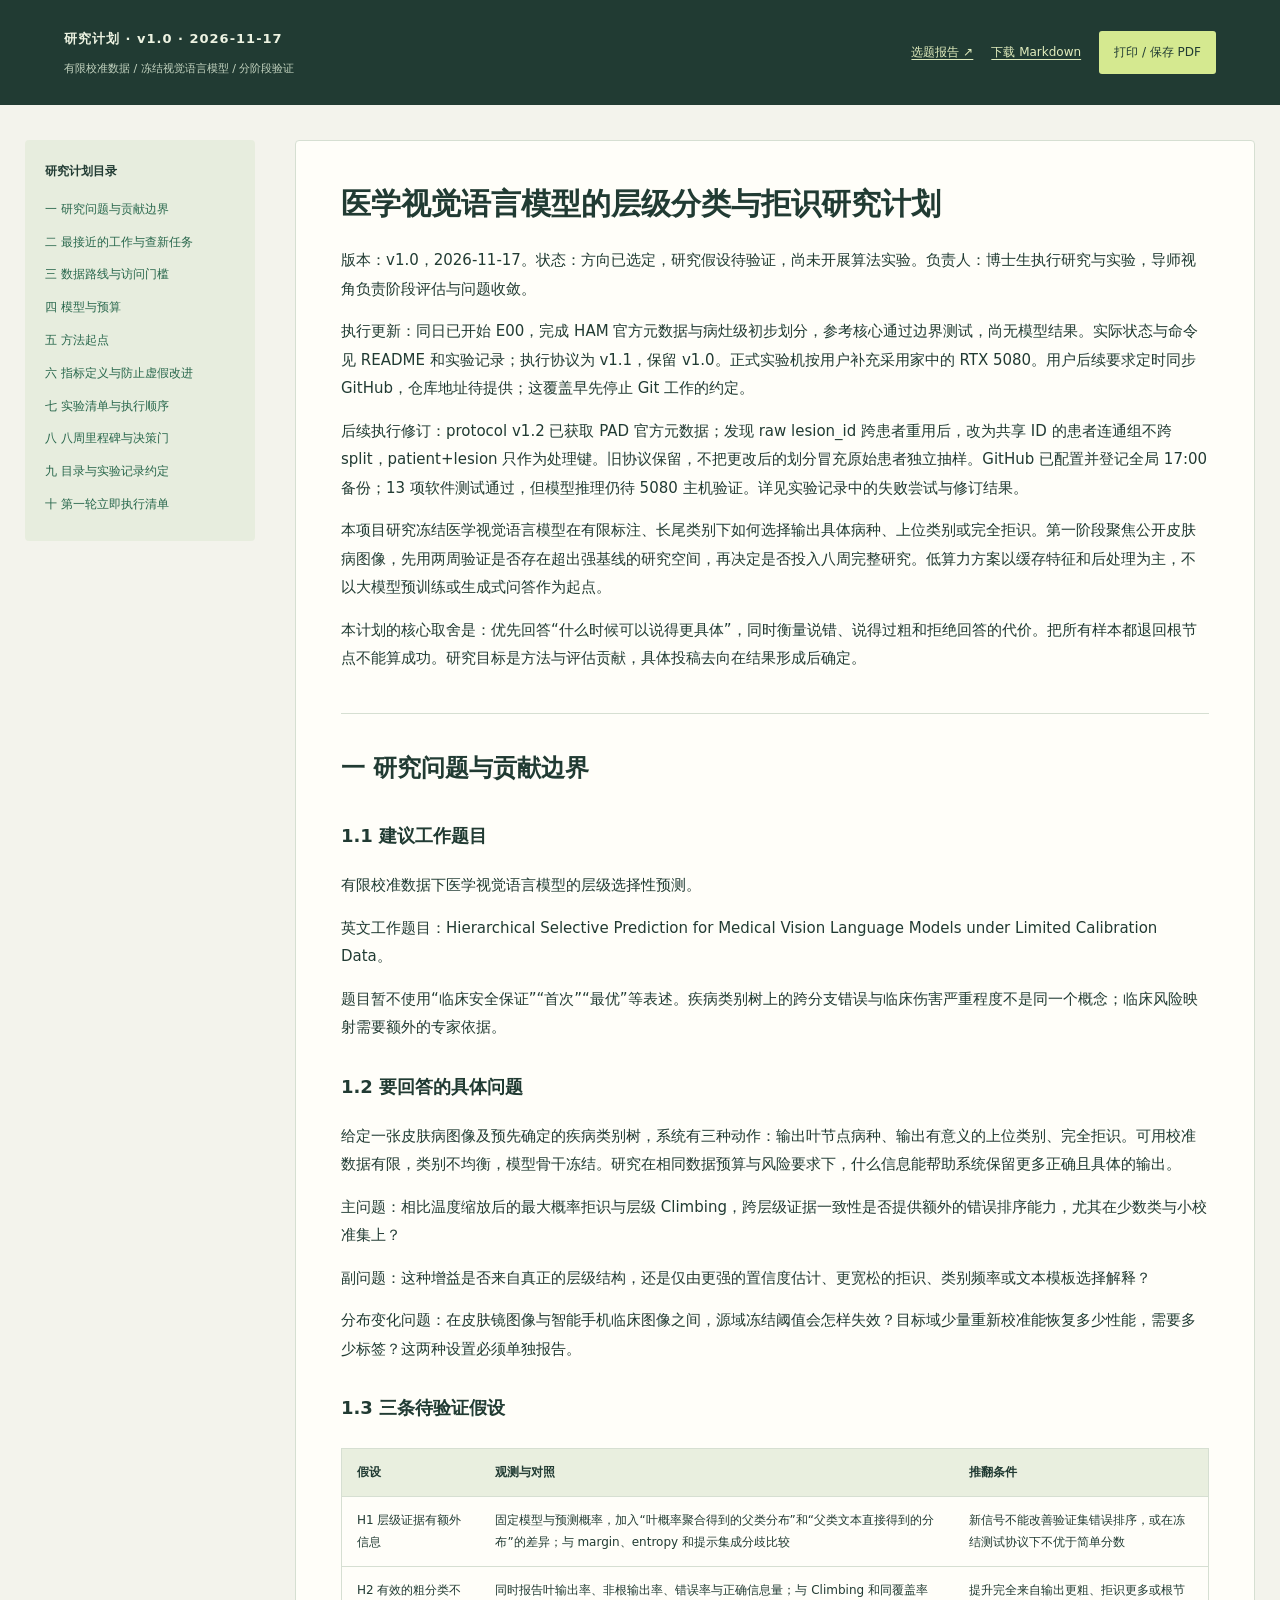
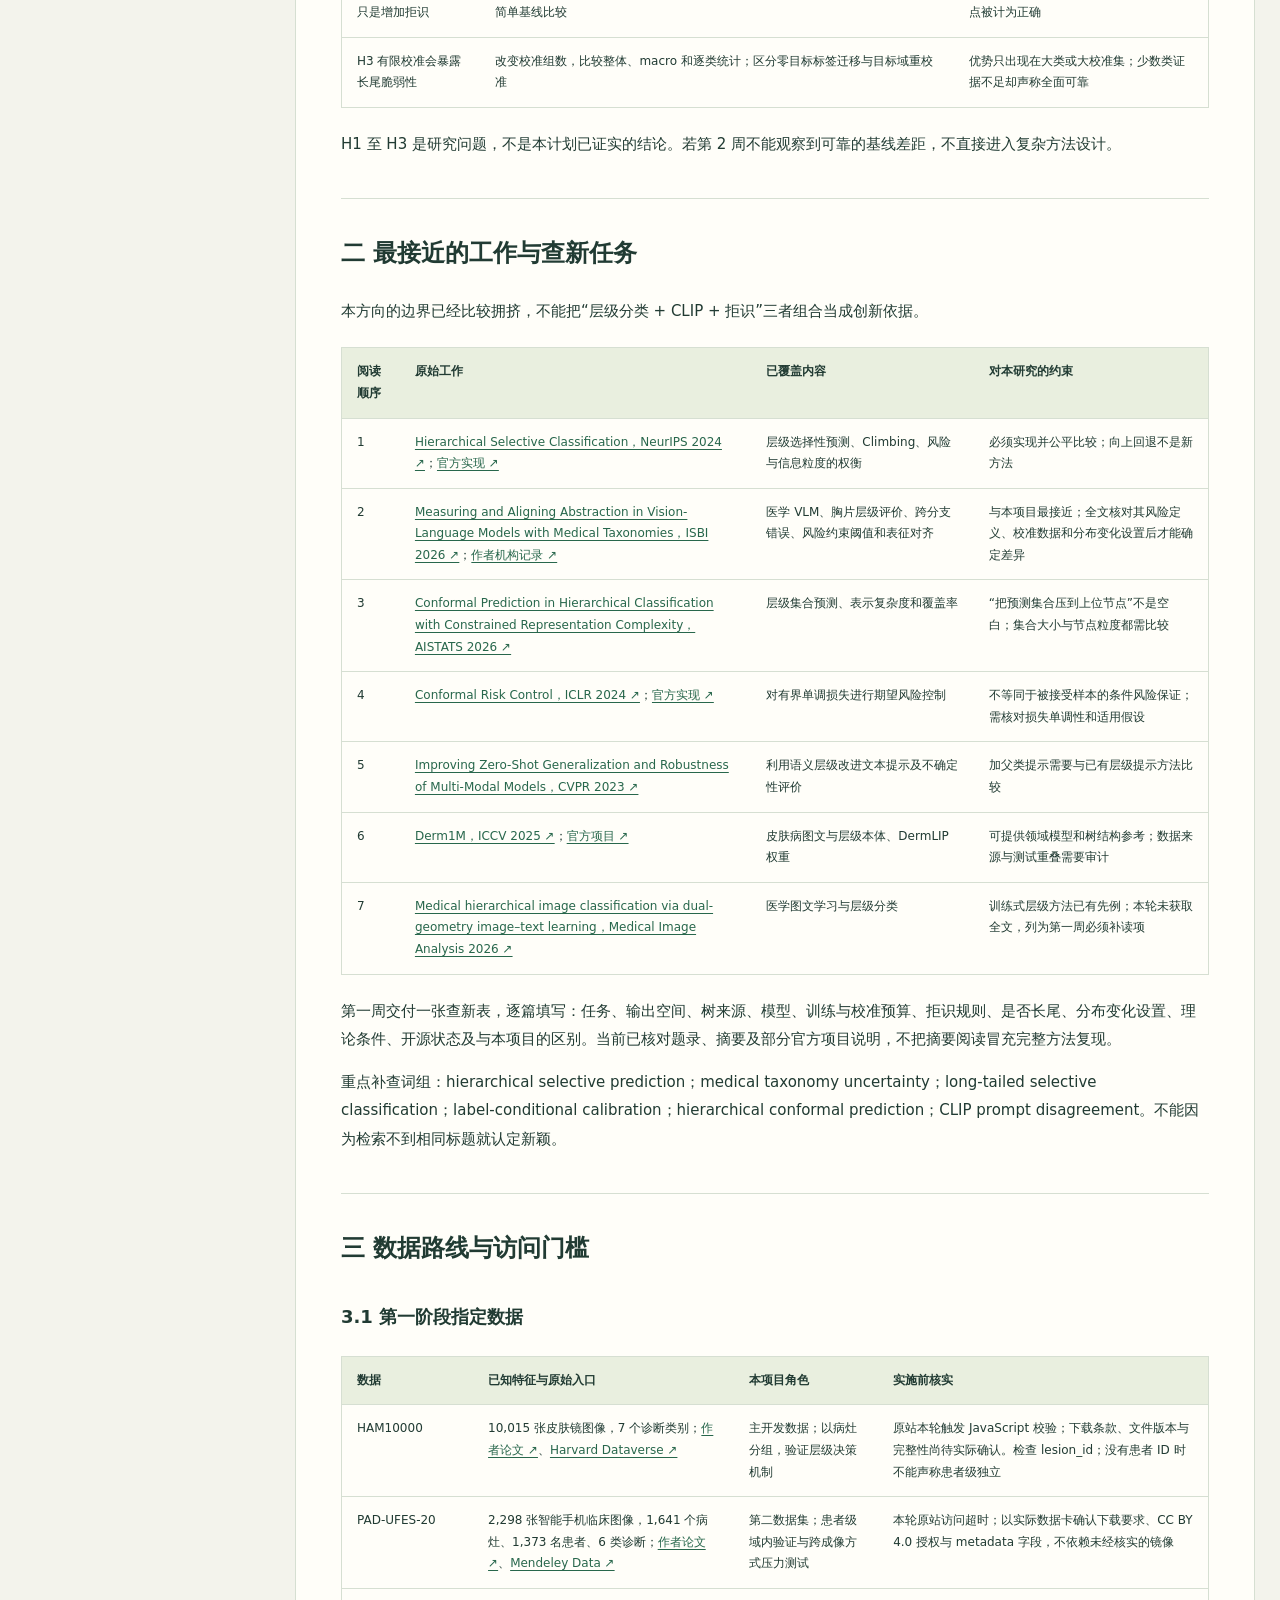
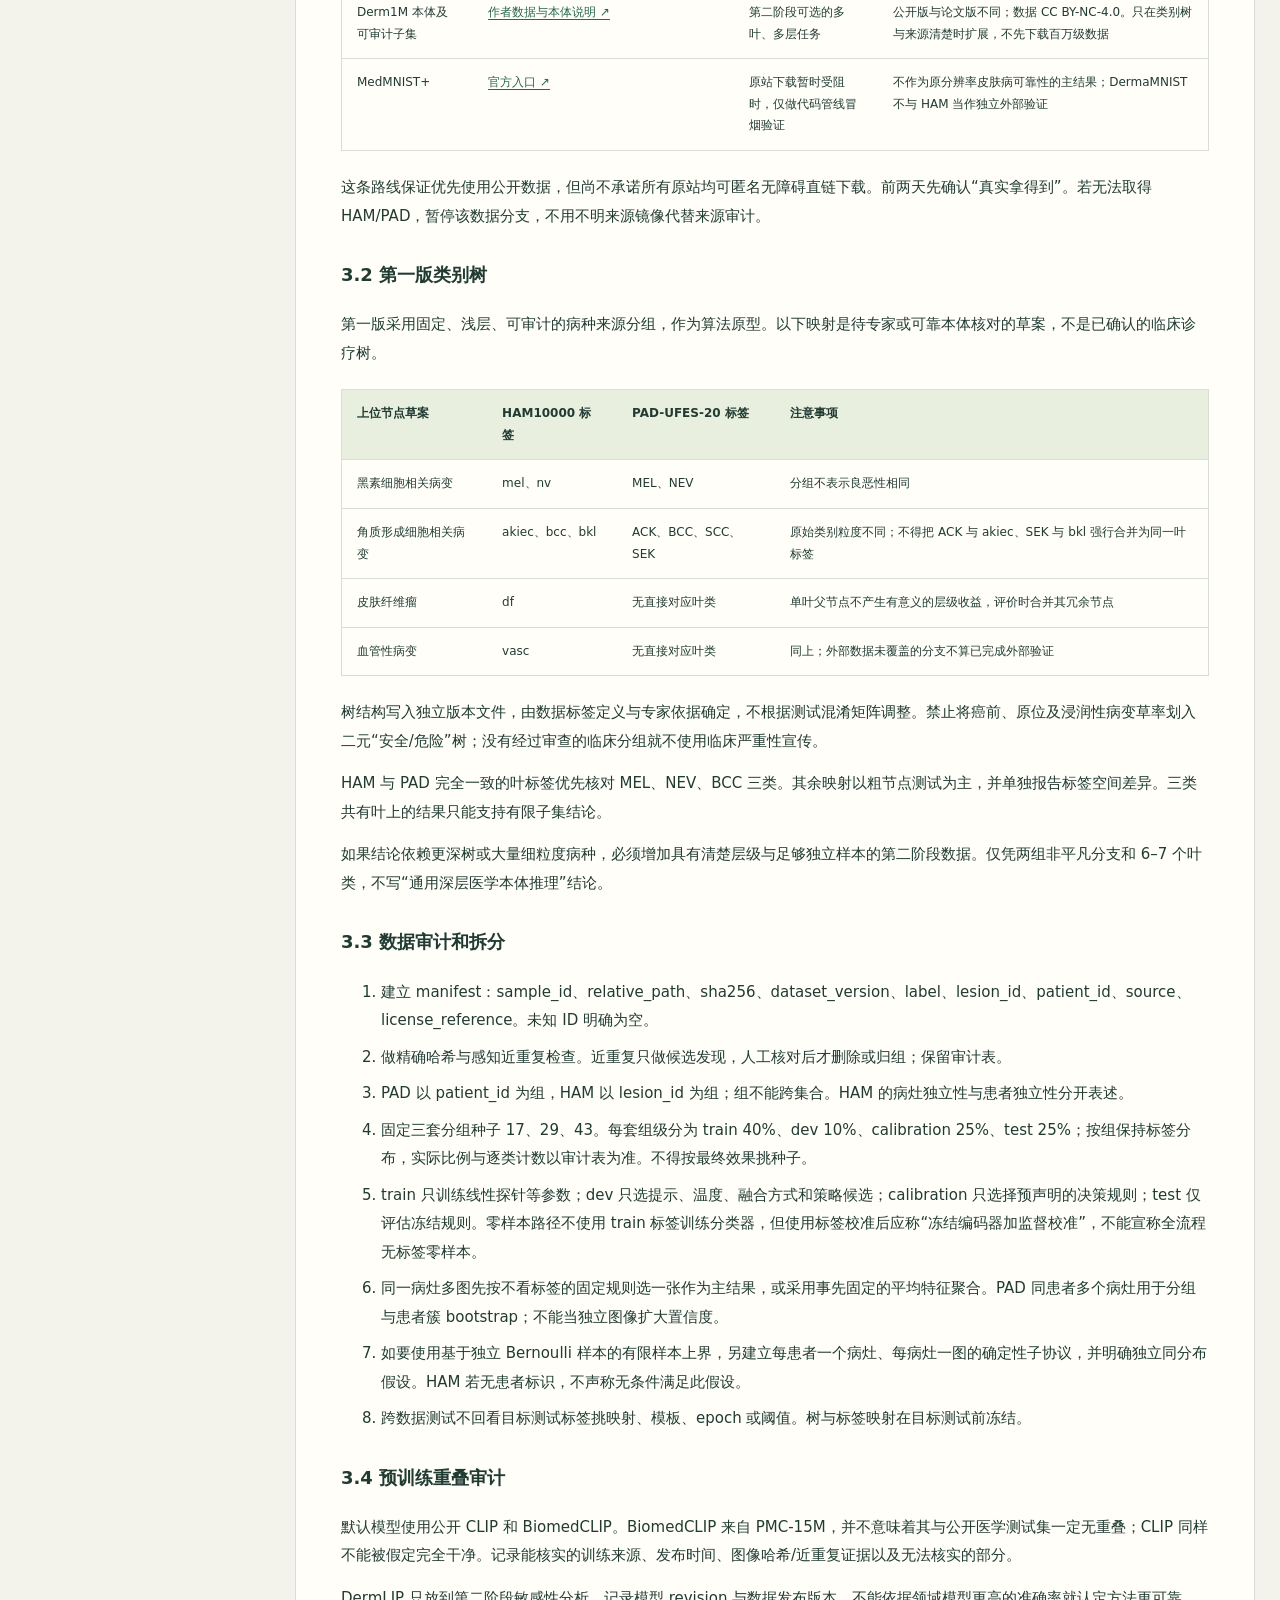
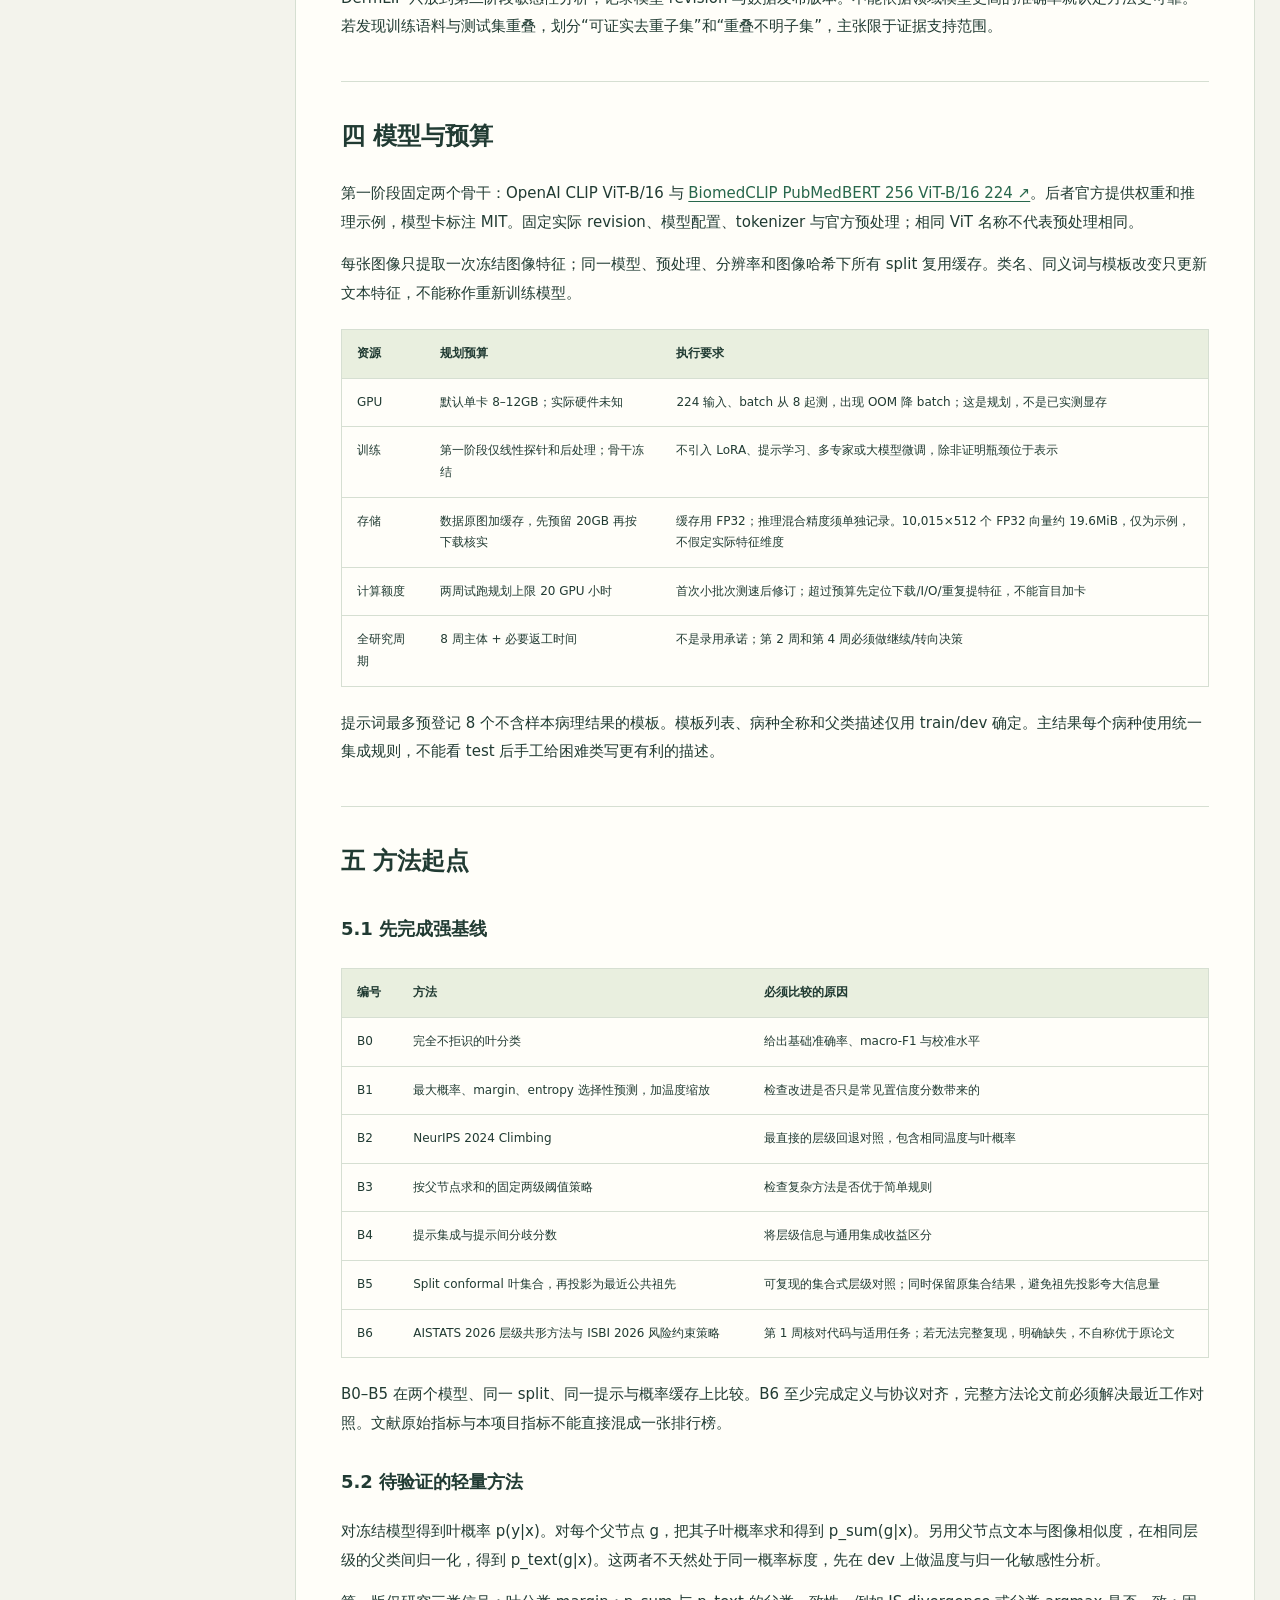
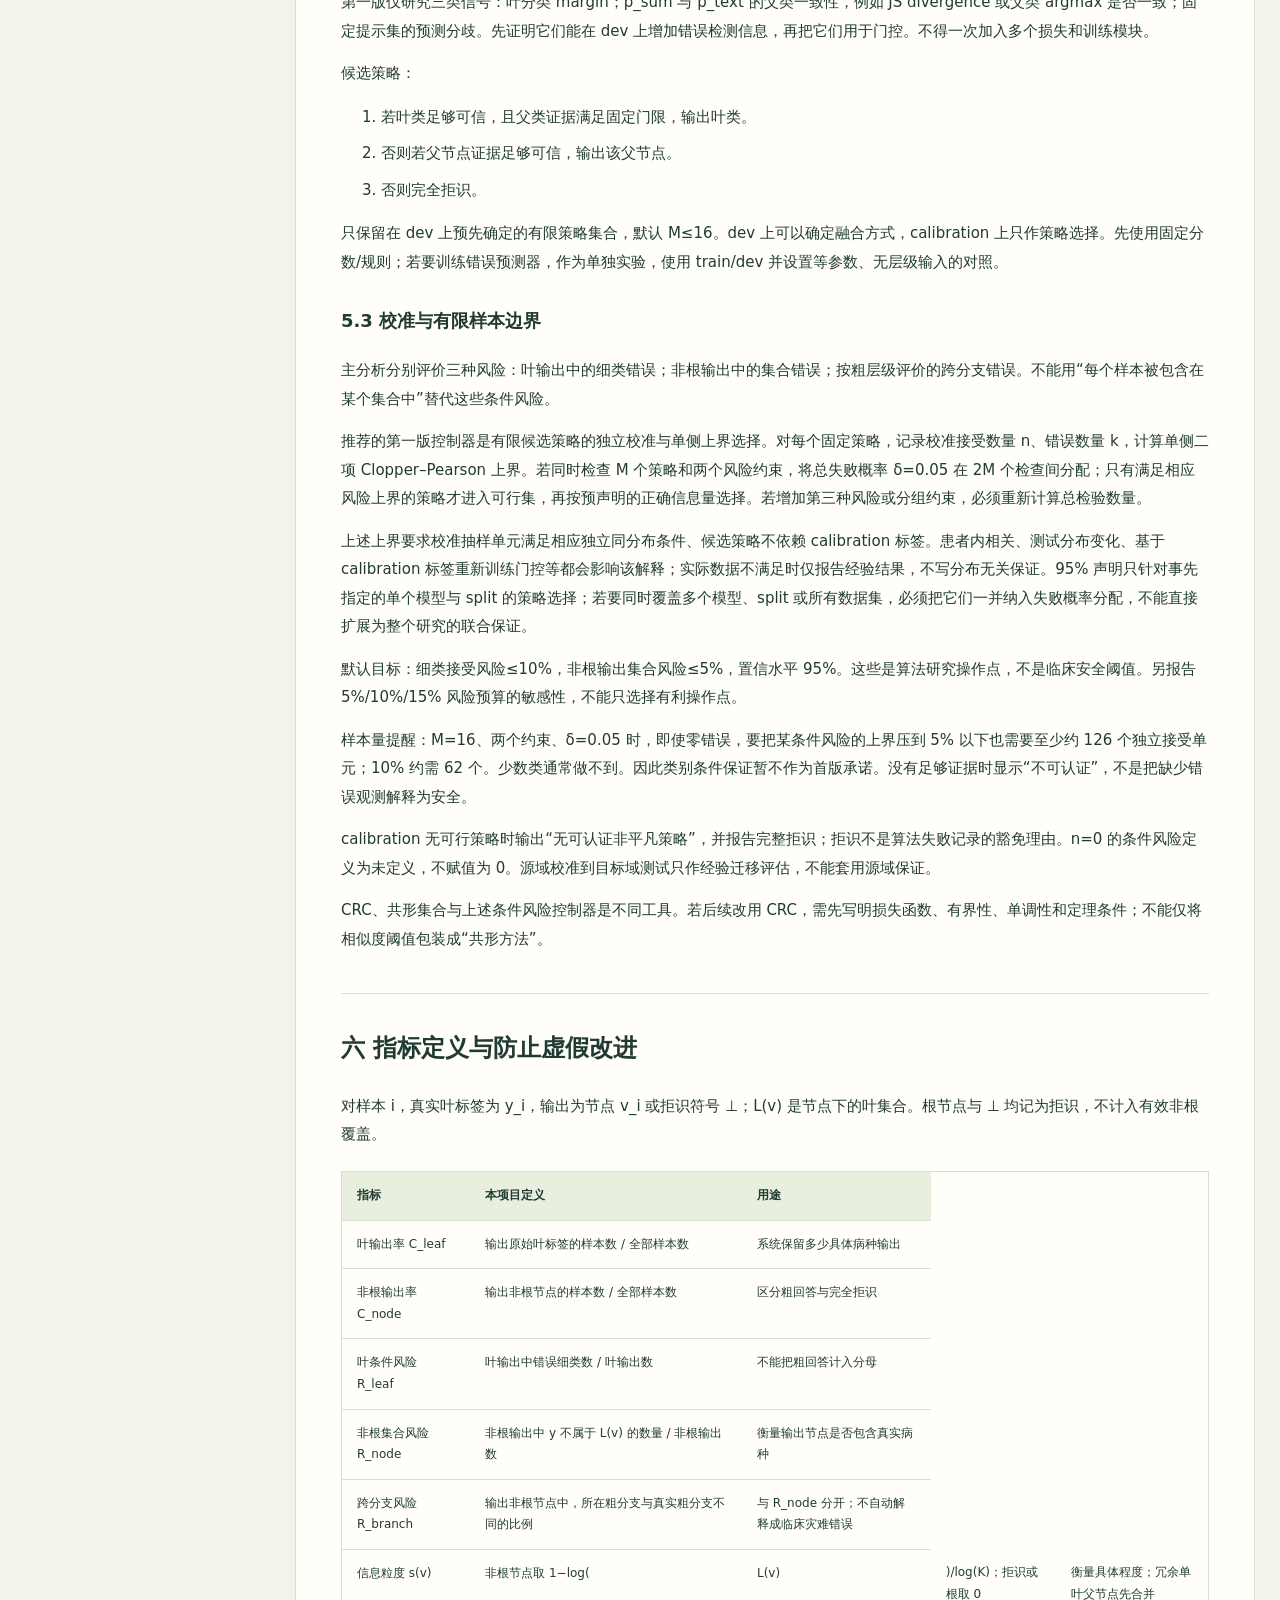
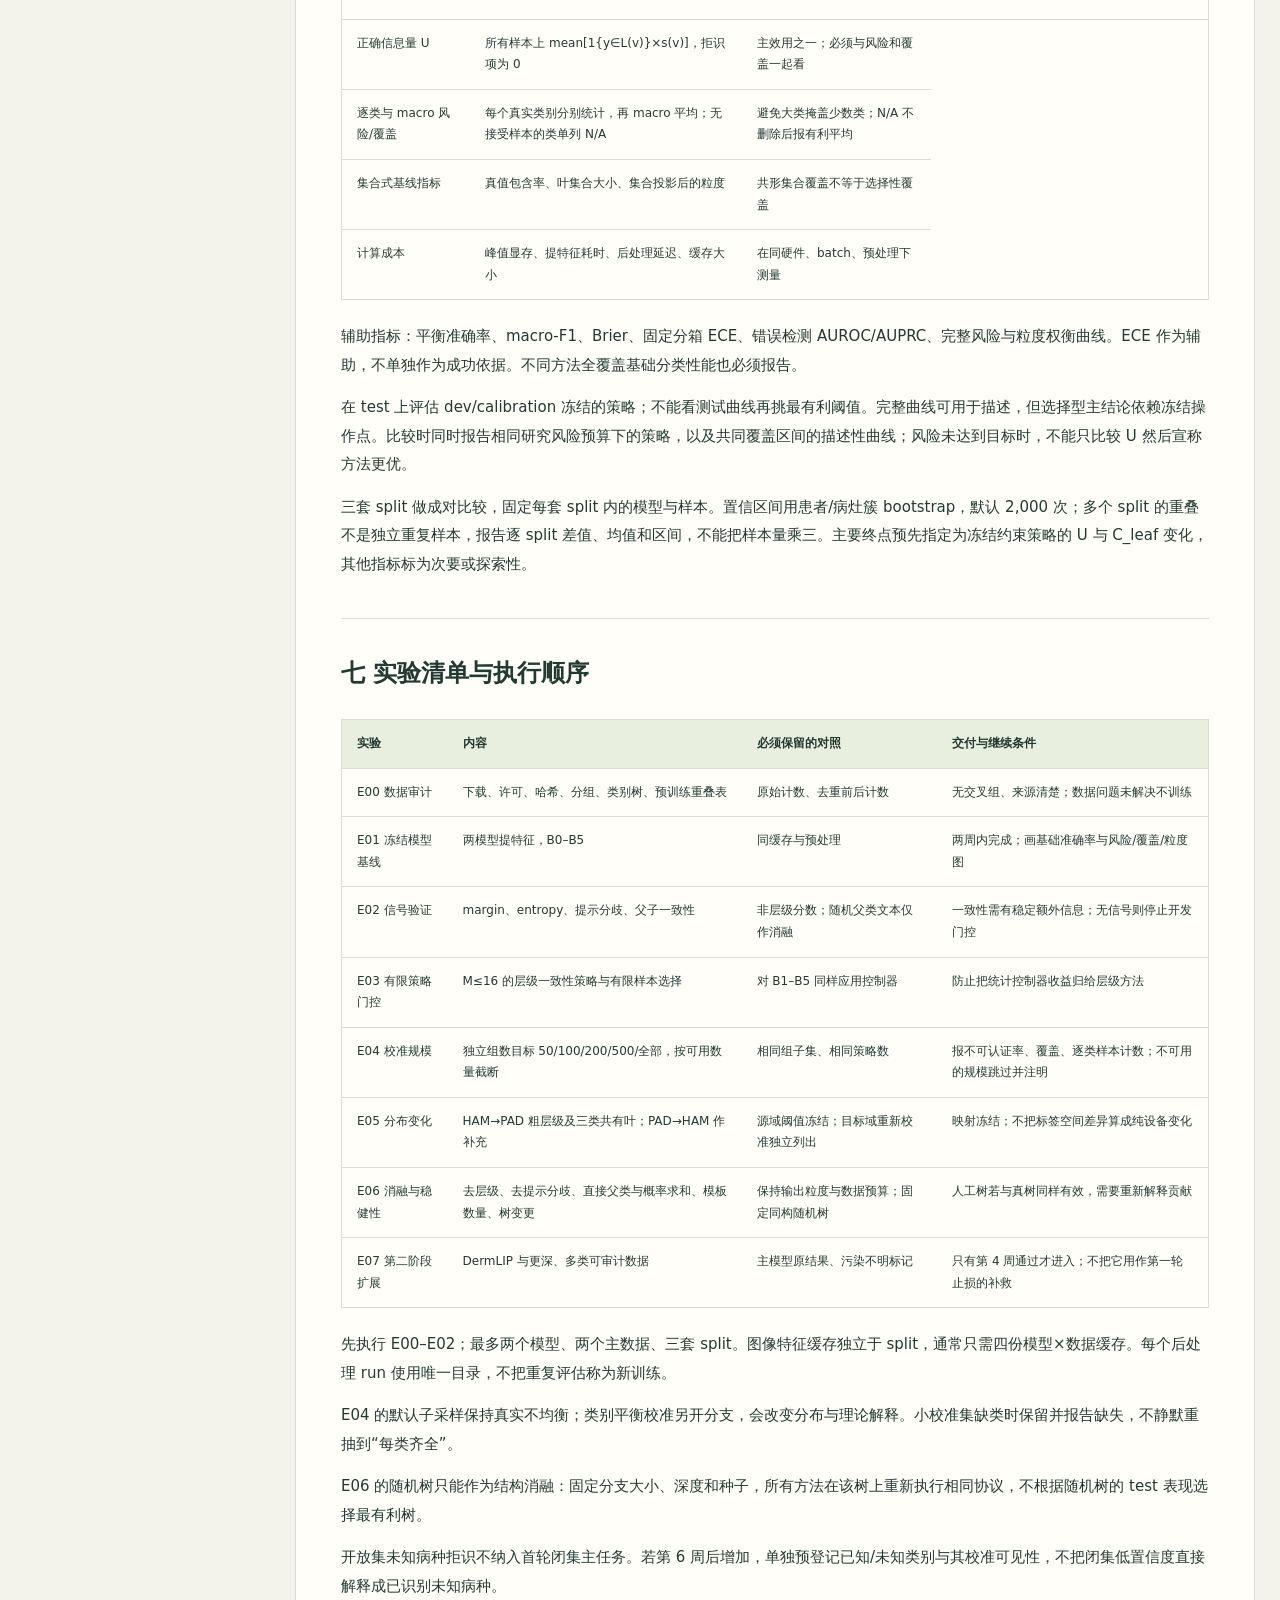
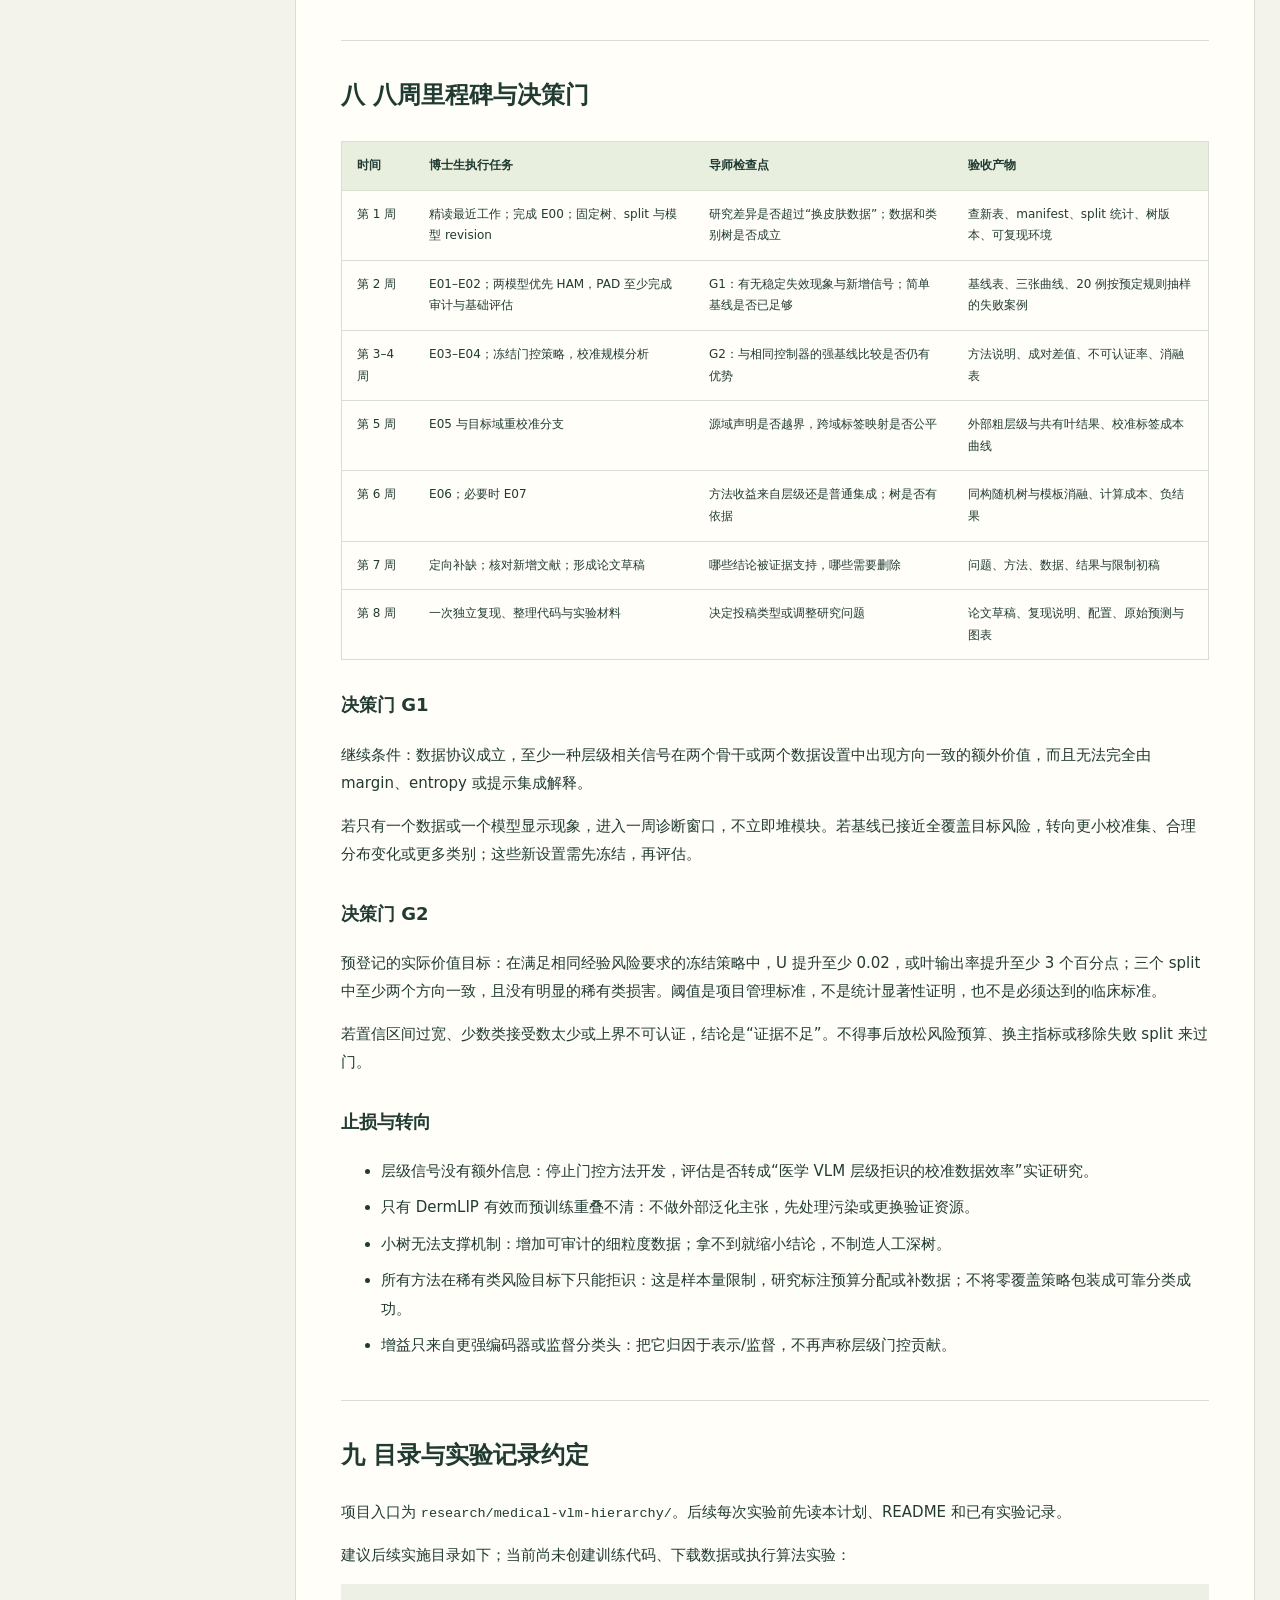
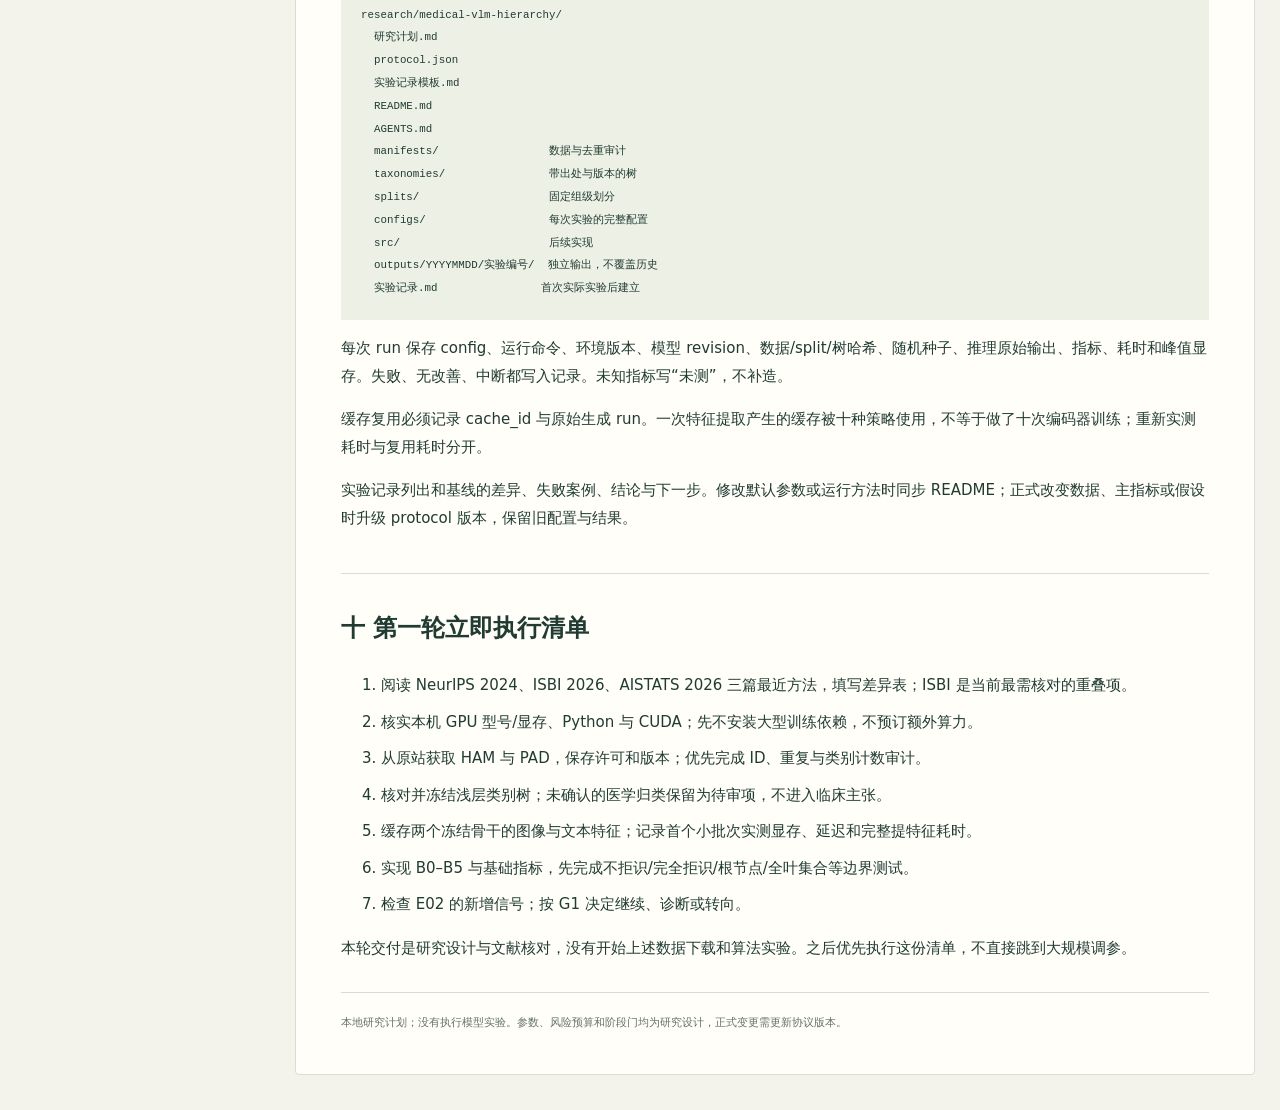
==== commit 5c36885e: "chore: WIP research auto backup 2026-11-17 15:35 Automatic backup only; this task does not run tests" ====
--- a/research/medical-vlm-hierarchy/研究计划.html
+++ b/research/medical-vlm-hierarchy/研究计划.html
@@ -1,37 +1,38 @@
 <!doctype html><html lang="zh-CN"><head><meta charset="utf-8"><meta name="viewport" content="width=device-width,initial-scale=1"><title>医学 VLM 层级分类与拒识研究计划</title><style>
 :root{--ink:#213b33;--green:#28674c;--line:#d6dfd2}*{box-sizing:border-box}html{scroll-behavior:smooth;scroll-padding-top:28px}body{margin:0;background:#f3f3ec;color:var(--ink);font:15px/1.9 "Microsoft YaHei","PingFang SC",system-ui,sans-serif}header{background:var(--ink);color:#edf3e2;padding:24px max(5%,calc((100vw - 1280px)/2));display:flex;justify-content:space-between;align-items:center;gap:20px}header strong{font-size:13px;letter-spacing:1px}header span{font-size:11px;color:#c4d4c0}.actions{display:flex;gap:18px;align-items:center}.actions a{color:#e2edbe;font-size:12px}button{cursor:pointer;background:#d5e990;color:var(--ink);border:0;border-radius:3px;padding:10px 15px;font:inherit;font-size:12px}main{max-width:1280px;margin:35px auto;display:grid;grid-template-columns:230px minmax(0,1fr);gap:40px;padding:0 25px}nav{position:sticky;top:25px;align-self:start;background:#e7edde;padding:20px;border-radius:4px}nav strong{font-size:12px;display:block;margin-bottom:10px}nav a{display:block;font-size:12px;padding:5px 0;text-decoration:none}article{background:#fffef9;padding:40px 45px;border:1px solid var(--line);border-radius:4px;min-width:0}h1{font-size:30px;line-height:1.5;margin:0 0 20px}h2{font-size:24px;border-top:1px solid var(--line);padding-top:32px;margin-top:40px}h3{font-size:18px;margin-top:28px}p{margin:14px 0}a{color:var(--green);text-underline-offset:3px;overflow-wrap:anywhere}a:focus-visible,button:focus-visible{outline:3px solid #93ad65;outline-offset:4px}.table-wrap{overflow:auto;margin:22px 0;border:1px solid var(--line)}table{width:100%;border-collapse:collapse;min-width:620px;font-size:12px;line-height:1.8}th,td{border-bottom:1px solid var(--line);padding:13px 15px;vertical-align:top;text-align:left}th{background:#e9efdf}tr:last-child td{border-bottom:0}li{margin:8px 0}pre{overflow:auto;background:#edf0e5;padding:20px;font-size:12px}code{font-family:Consolas,monospace;font-size:.9em}footer{font-size:11px;color:#647365;border-top:1px solid var(--line);padding-top:20px;margin-top:30px}@media(max-width:900px){main{grid-template-columns:1fr;gap:20px}nav{position:static;display:flex;gap:12px;flex-wrap:wrap}nav a{font-size:11px}nav strong{flex-basis:100%}article{padding:25px}h1{font-size:26px}}@media(max-width:560px){header{flex-direction:column;align-items:start}main{padding:0 12px;margin-top:18px}article{padding:20px 15px}h1{font-size:23px}h2{font-size:21px}body{font-size:14px}}@media print{body{background:white;font-size:10pt}header,nav{display:none}main{display:block;padding:0;margin:0;max-width:none}article{border:0;padding:0}h1{font-size:22pt}h2{font-size:17pt;break-after:avoid;padding-top:15px;margin-top:22px}h3{break-after:avoid}table{min-width:0;font-size:8pt}.table-wrap{overflow:visible}tr{break-inside:avoid}pre{white-space:pre-wrap}a{color:inherit}}
-</style></head><body><header><div><strong>研究计划 · v1.0 · 2026-11-17</strong><br><span>有限校准数据 / 冻结视觉语言模型 / 分阶段验证</span></div><div class="actions"><a href="../../docs/vision-report/index.html">选题报告 ↗</a><a href="研究计划.md" download>下载 Markdown</a><button onclick="window.print()">打印 / 保存 PDF</button></div></header><main><nav aria-label="研究计划目录"><strong>研究计划目录</strong><a href="#section-10">一 研究问题与贡献边界</a>
-<a href="#section-40">二 最接近的工作与查新任务</a>
-<a href="#section-58">三 数据路线与访问门槛</a>
-<a href="#section-105">四 模型与预算</a>
-<a href="#section-121">五 方法起点</a>
-<a href="#section-167">六 指标定义与防止虚假改进</a>
-<a href="#section-190">七 实验清单与执行顺序</a>
-<a href="#section-211">八 八周里程碑与决策门</a>
-<a href="#section-243">九 目录与实验记录约定</a>
-<a href="#section-271">十 第一轮立即执行清单</a></nav><article><h1 id="section-0">医学视觉语言模型的层级分类与拒识研究计划</h1>
+</style></head><body><header><div><strong>研究计划 · v1.0 · 2026-11-17</strong><br><span>有限校准数据 / 冻结视觉语言模型 / 分阶段验证</span></div><div class="actions"><a href="../../docs/vision-report/index.html">选题报告 ↗</a><a href="研究计划.md" download>下载 Markdown</a><button onclick="window.print()">打印 / 保存 PDF</button></div></header><main><nav aria-label="研究计划目录"><strong>研究计划目录</strong><a href="#section-12">一 研究问题与贡献边界</a>
+<a href="#section-42">二 最接近的工作与查新任务</a>
+<a href="#section-60">三 数据路线与访问门槛</a>
+<a href="#section-107">四 模型与预算</a>
+<a href="#section-123">五 方法起点</a>
+<a href="#section-169">六 指标定义与防止虚假改进</a>
+<a href="#section-192">七 实验清单与执行顺序</a>
+<a href="#section-213">八 八周里程碑与决策门</a>
+<a href="#section-245">九 目录与实验记录约定</a>
+<a href="#section-273">十 第一轮立即执行清单</a></nav><article><h1 id="section-0">医学视觉语言模型的层级分类与拒识研究计划</h1>
 <p>版本：v1.0，2026-11-17。状态：方向已选定，研究假设待验证，尚未开展算法实验。负责人：博士生执行研究与实验，导师视角负责阶段评估与问题收敛。</p>
 <p>执行更新：同日已开始 E00，完成 HAM 官方元数据与病灶级初步划分，参考核心通过边界测试，尚无模型结果。实际状态与命令见 README 和实验记录；执行协议为 v1.1，保留 v1.0。正式实验机按用户补充采用家中的 RTX 5080。用户后续要求定时同步 GitHub，仓库地址待提供；这覆盖早先停止 Git 工作的约定。</p>
+<p>后续执行修订：protocol v1.2 已获取 PAD 官方元数据；发现 raw lesion_id 跨患者重用后，改为共享 ID 的患者连通组不跨 split，patient+lesion 只作为处理键。旧协议保留，不把更改后的划分冒充原始患者独立抽样。GitHub 已配置并登记全局 17:00 备份；13 项软件测试通过，但模型推理仍待 5080 主机验证。详见实验记录中的失败尝试与修订结果。</p>
 <p>本项目研究冻结医学视觉语言模型在有限标注、长尾类别下如何选择输出具体病种、上位类别或完全拒识。第一阶段聚焦公开皮肤病图像，先用两周验证是否存在超出强基线的研究空间，再决定是否投入八周完整研究。低算力方案以缓存特征和后处理为主，不以大模型预训练或生成式问答作为起点。</p>
 <p>本计划的核心取舍是：优先回答“什么时候可以说得更具体”，同时衡量说错、说得过粗和拒绝回答的代价。把所有样本都退回根节点不能算成功。研究目标是方法与评估贡献，具体投稿去向在结果形成后确定。</p>
-<h2 id="section-10">一 研究问题与贡献边界</h2>
-<h3 id="section-12">1.1 建议工作题目</h3>
+<h2 id="section-12">一 研究问题与贡献边界</h2>
+<h3 id="section-14">1.1 建议工作题目</h3>
 <p>有限校准数据下医学视觉语言模型的层级选择性预测。</p>
 <p>英文工作题目：Hierarchical Selective Prediction for Medical Vision Language Models under Limited Calibration Data。</p>
 <p>题目暂不使用“临床安全保证”“首次”“最优”等表述。疾病类别树上的跨分支错误与临床伤害严重程度不是同一个概念；临床风险映射需要额外的专家依据。</p>
-<h3 id="section-20">1.2 要回答的具体问题</h3>
+<h3 id="section-22">1.2 要回答的具体问题</h3>
 <p>给定一张皮肤病图像及预先确定的疾病类别树，系统有三种动作：输出叶节点病种、输出有意义的上位类别、完全拒识。可用校准数据有限，类别不均衡，模型骨干冻结。研究在相同数据预算与风险要求下，什么信息能帮助系统保留更多正确且具体的输出。</p>
 <p>主问题：相比温度缩放后的最大概率拒识与层级 Climbing，跨层级证据一致性是否提供额外的错误排序能力，尤其在少数类与小校准集上？</p>
 <p>副问题：这种增益是否来自真正的层级结构，还是仅由更强的置信度估计、更宽松的拒识、类别频率或文本模板选择解释？</p>
 <p>分布变化问题：在皮肤镜图像与智能手机临床图像之间，源域冻结阈值会怎样失效？目标域少量重新校准能恢复多少性能，需要多少标签？这两种设置必须单独报告。</p>
-<h3 id="section-30">1.3 三条待验证假设</h3>
+<h3 id="section-32">1.3 三条待验证假设</h3>
 <div class="table-wrap"><table><thead><tr><th>假设</th><th>观测与对照</th><th>推翻条件</th></tr></thead><tbody>
 <tr><td>H1 层级证据有额外信息</td><td>固定模型与预测概率，加入“叶概率聚合得到的父类分布”和“父类文本直接得到的分布”的差异；与 margin、entropy 和提示集成分歧比较</td><td>新信号不能改善验证集错误排序，或在冻结测试协议下不优于简单分数</td></tr>
 <tr><td>H2 有效的粗分类不只是增加拒识</td><td>同时报告叶输出率、非根输出率、错误率与正确信息量；与 Climbing 和同覆盖率简单基线比较</td><td>提升完全来自输出更粗、拒识更多或根节点被计为正确</td></tr>
 <tr><td>H3 有限校准会暴露长尾脆弱性</td><td>改变校准组数，比较整体、macro 和逐类统计；区分零目标标签迁移与目标域重校准</td><td>优势只出现在大类或大校准集；少数类证据不足却声称全面可靠</td></tr>
 </tbody></table></div>
 <p>H1 至 H3 是研究问题，不是本计划已证实的结论。若第 2 周不能观察到可靠的基线差距，不直接进入复杂方法设计。</p>
-<h2 id="section-40">二 最接近的工作与查新任务</h2>
+<h2 id="section-42">二 最接近的工作与查新任务</h2>
 <p>本方向的边界已经比较拥挤，不能把“层级分类 + CLIP + 拒识”三者组合当成创新依据。</p>
 <div class="table-wrap"><table><thead><tr><th>阅读顺序</th><th>原始工作</th><th>已覆盖内容</th><th>对本研究的约束</th></tr></thead><tbody>
 <tr><td>1</td><td><a href="https://proceedings.neurips.cc/paper_files/paper/2024/hash/c8b100b376a7b338c84801b699935098-Abstract-Conference.html" target="_blank" rel="noopener noreferrer">Hierarchical Selective Classification，NeurIPS 2024 ↗</a>；<a href="https://github.com/shanigoren/Hierarchical-Selective-Classification" target="_blank" rel="noopener noreferrer">官方实现 ↗</a></td><td>层级选择性预测、Climbing、风险与信息粒度的权衡</td><td>必须实现并公平比较；向上回退不是新方法</td></tr>
@@ -44,8 +45,8 @@
 </tbody></table></div>
 <p>第一周交付一张查新表，逐篇填写：任务、输出空间、树来源、模型、训练与校准预算、拒识规则、是否长尾、分布变化设置、理论条件、开源状态及与本项目的区别。当前已核对题录、摘要及部分官方项目说明，不把摘要阅读冒充完整方法复现。</p>
 <p>重点补查词组：hierarchical selective prediction；medical taxonomy uncertainty；long-tailed selective classification；label-conditional calibration；hierarchical conformal prediction；CLIP prompt disagreement。不能因为检索不到相同标题就认定新颖。</p>
-<h2 id="section-58">三 数据路线与访问门槛</h2>
-<h3 id="section-60">3.1 第一阶段指定数据</h3>
+<h2 id="section-60">三 数据路线与访问门槛</h2>
+<h3 id="section-62">3.1 第一阶段指定数据</h3>
 <div class="table-wrap"><table><thead><tr><th>数据</th><th>已知特征与原始入口</th><th>本项目角色</th><th>实施前核实</th></tr></thead><tbody>
 <tr><td>HAM10000</td><td>10,015 张皮肤镜图像，7 个诊断类别；<a href="https://arxiv.org/abs/1803.10417" target="_blank" rel="noopener noreferrer">作者论文 ↗</a>、<a href="https://dataverse.harvard.edu/dataset.xhtml?persistentId=doi:10.7910/DVN/DBW86T" target="_blank" rel="noopener noreferrer">Harvard Dataverse ↗</a></td><td>主开发数据；以病灶分组，验证层级决策机制</td><td>原站本轮触发 JavaScript 校验；下载条款、文件版本与完整性尚待实际确认。检查 lesion_id；没有患者 ID 时不能声称患者级独立</td></tr>
 <tr><td>PAD-UFES-20</td><td>2,298 张智能手机临床图像，1,641 个病灶、1,373 名患者、6 类诊断；<a href="https://arxiv.org/abs/2007.00478" target="_blank" rel="noopener noreferrer">作者论文 ↗</a>、<a href="https://data.mendeley.com/datasets/zr7vgbcyr2/1" target="_blank" rel="noopener noreferrer">Mendeley Data ↗</a></td><td>第二数据集；患者级域内验证与跨成像方式压力测试</td><td>本轮原站访问超时；以实际数据卡确认下载要求、CC BY 4.0 授权与 metadata 字段，不依赖未经核实的镜像</td></tr>
@@ -53,7 +54,7 @@
 <tr><td>MedMNIST+</td><td><a href="https://medmnist.com/" target="_blank" rel="noopener noreferrer">官方入口 ↗</a></td><td>原站下载暂时受阻时，仅做代码管线冒烟验证</td><td>不作为原分辨率皮肤病可靠性的主结果；DermaMNIST 不与 HAM 当作独立外部验证</td></tr>
 </tbody></table></div>
 <p>这条路线保证优先使用公开数据，但尚不承诺所有原站均可匿名无障碍直链下载。前两天先确认“真实拿得到”。若无法取得 HAM/PAD，暂停该数据分支，不用不明来源镜像代替来源审计。</p>
-<h3 id="section-71">3.2 第一版类别树</h3>
+<h3 id="section-73">3.2 第一版类别树</h3>
 <p>第一版采用固定、浅层、可审计的病种来源分组，作为算法原型。以下映射是待专家或可靠本体核对的草案，不是已确认的临床诊疗树。</p>
 <div class="table-wrap"><table><thead><tr><th>上位节点草案</th><th>HAM10000 标签</th><th>PAD-UFES-20 标签</th><th>注意事项</th></tr></thead><tbody>
 <tr><td>黑素细胞相关病变</td><td>mel、nv</td><td>MEL、NEV</td><td>分组不表示良恶性相同</td></tr>
@@ -64,7 +65,7 @@
 <p>树结构写入独立版本文件，由数据标签定义与专家依据确定，不根据测试混淆矩阵调整。禁止将癌前、原位及浸润性病变草率划入二元“安全/危险”树；没有经过审查的临床分组就不使用临床严重性宣传。</p>
 <p>HAM 与 PAD 完全一致的叶标签优先核对 MEL、NEV、BCC 三类。其余映射以粗节点测试为主，并单独报告标签空间差异。三类共有叶上的结果只能支持有限子集结论。</p>
 <p>如果结论依赖更深树或大量细粒度病种，必须增加具有清楚层级与足够独立样本的第二阶段数据。仅凭两组非平凡分支和 6–7 个叶类，不写“通用深层医学本体推理”结论。</p>
-<h3 id="section-88">3.3 数据审计和拆分</h3>
+<h3 id="section-90">3.3 数据审计和拆分</h3>
 <ol>
 <li>建立 manifest：sample_id、relative_path、sha256、dataset_version、label、lesion_id、patient_id、source、license_reference。未知 ID 明确为空。</li>
 <li>做精确哈希与感知近重复检查。近重复只做候选发现，人工核对后才删除或归组；保留审计表。</li>
@@ -75,10 +76,10 @@
 <li>如要使用基于独立 Bernoulli 样本的有限样本上界，另建立每患者一个病灶、每病灶一图的确定性子协议，并明确独立同分布假设。HAM 若无患者标识，不声称无条件满足此假设。</li>
 <li>跨数据测试不回看目标测试标签挑映射、模板、epoch 或阈值。树与标签映射在目标测试前冻结。</li>
 </ol>
-<h3 id="section-99">3.4 预训练重叠审计</h3>
+<h3 id="section-101">3.4 预训练重叠审计</h3>
 <p>默认模型使用公开 CLIP 和 BiomedCLIP。BiomedCLIP 来自 PMC-15M，并不意味着其与公开医学测试集一定无重叠；CLIP 同样不能被假定完全干净。记录能核实的训练来源、发布时间、图像哈希/近重复证据以及无法核实的部分。</p>
 <p>DermLIP 只放到第二阶段敏感性分析，记录模型 revision 与数据发布版本。不能依据领域模型更高的准确率就认定方法更可靠。若发现训练语料与测试集重叠，划分“可证实去重子集”和“重叠不明子集”，主张限于证据支持范围。</p>
-<h2 id="section-105">四 模型与预算</h2>
+<h2 id="section-107">四 模型与预算</h2>
 <p>第一阶段固定两个骨干：OpenAI CLIP ViT-B/16 与 <a href="https://huggingface.co/microsoft/BiomedCLIP-PubMedBERT_256-vit_base_patch16_224" target="_blank" rel="noopener noreferrer">BiomedCLIP PubMedBERT 256 ViT-B/16 224 ↗</a>。后者官方提供权重和推理示例，模型卡标注 MIT。固定实际 revision、模型配置、tokenizer 与官方预处理；相同 ViT 名称不代表预处理相同。</p>
 <p>每张图像只提取一次冻结图像特征；同一模型、预处理、分辨率和图像哈希下所有 split 复用缓存。类名、同义词与模板改变只更新文本特征，不能称作重新训练模型。</p>
 <div class="table-wrap"><table><thead><tr><th>资源</th><th>规划预算</th><th>执行要求</th></tr></thead><tbody>
@@ -89,8 +90,8 @@
 <tr><td>全研究周期</td><td>8 周主体 + 必要返工时间</td><td>不是录用承诺；第 2 周和第 4 周必须做继续/转向决策</td></tr>
 </tbody></table></div>
 <p>提示词最多预登记 8 个不含样本病理结果的模板。模板列表、病种全称和父类描述仅用 train/dev 确定。主结果每个病种使用统一集成规则，不能看 test 后手工给困难类写更有利的描述。</p>
-<h2 id="section-121">五 方法起点</h2>
-<h3 id="section-123">5.1 先完成强基线</h3>
+<h2 id="section-123">五 方法起点</h2>
+<h3 id="section-125">5.1 先完成强基线</h3>
 <div class="table-wrap"><table><thead><tr><th>编号</th><th>方法</th><th>必须比较的原因</th></tr></thead><tbody>
 <tr><td>B0</td><td>完全不拒识的叶分类</td><td>给出基础准确率、macro-F1 与校准水平</td></tr>
 <tr><td>B1</td><td>最大概率、margin、entropy 选择性预测，加温度缩放</td><td>检查改进是否只是常见置信度分数带来的</td></tr>
@@ -101,7 +102,7 @@
 <tr><td>B6</td><td>AISTATS 2026 层级共形方法与 ISBI 2026 风险约束策略</td><td>第 1 周核对代码与适用任务；若无法完整复现，明确缺失，不自称优于原论文</td></tr>
 </tbody></table></div>
 <p>B0–B5 在两个模型、同一 split、同一提示与概率缓存上比较。B6 至少完成定义与协议对齐，完整方法论文前必须解决最近工作对照。文献原始指标与本项目指标不能直接混成一张排行榜。</p>
-<h3 id="section-137">5.2 待验证的轻量方法</h3>
+<h3 id="section-139">5.2 待验证的轻量方法</h3>
 <p>对冻结模型得到叶概率 p(y|x)。对每个父节点 g，把其子叶概率求和得到 p_sum(g|x)。另用父节点文本与图像相似度，在相同层级的父类间归一化，得到 p_text(g|x)。这两者不天然处于同一概率标度，先在 dev 上做温度与归一化敏感性分析。</p>
 <p>第一版仅研究三类信号：叶分类 margin；p_sum 与 p_text 的父类一致性，例如 JS divergence 或父类 argmax 是否一致；固定提示集的预测分歧。先证明它们能在 dev 上增加错误检测信息，再把它们用于门控。不得一次加入多个损失和训练模块。</p>
 <p>候选策略：</p>
@@ -111,7 +112,7 @@
 <li>否则完全拒识。</li>
 </ol>
 <p>只保留在 dev 上预先确定的有限策略集合，默认 M≤16。dev 上可以确定融合方式，calibration 上只作策略选择。先使用固定分数/规则；若要训练错误预测器，作为单独实验，使用 train/dev 并设置等参数、无层级输入的对照。</p>
-<h3 id="section-151">5.3 校准与有限样本边界</h3>
+<h3 id="section-153">5.3 校准与有限样本边界</h3>
 <p>主分析分别评价三种风险：叶输出中的细类错误；非根输出中的集合错误；按粗层级评价的跨分支错误。不能用“每个样本被包含在某个集合中”替代这些条件风险。</p>
 <p>推荐的第一版控制器是有限候选策略的独立校准与单侧上界选择。对每个固定策略，记录校准接受数量 n、错误数量 k，计算单侧二项 Clopper–Pearson 上界。若同时检查 M 个策略和两个风险约束，将总失败概率 δ=0.05 在 2M 个检查间分配；只有满足相应风险上界的策略才进入可行集，再按预声明的正确信息量选择。若增加第三种风险或分组约束，必须重新计算总检验数量。</p>
 <p>上述上界要求校准抽样单元满足相应独立同分布条件、候选策略不依赖 calibration 标签。患者内相关、测试分布变化、基于 calibration 标签重新训练门控等都会影响该解释；实际数据不满足时仅报告经验结果，不写分布无关保证。95% 声明只针对事先指定的单个模型与 split 的策略选择；若要同时覆盖多个模型、split 或所有数据集，必须把它们一并纳入失败概率分配，不能直接扩展为整个研究的联合保证。</p>
@@ -119,7 +120,7 @@
 <p>样本量提醒：M=16、两个约束、δ=0.05 时，即使零错误，要把某条件风险的上界压到 5% 以下也需要至少约 126 个独立接受单元；10% 约需 62 个。少数类通常做不到。因此类别条件保证暂不作为首版承诺。没有足够证据时显示“不可认证”，不是把缺少错误观测解释为安全。</p>
 <p>calibration 无可行策略时输出“无可认证非平凡策略”，并报告完整拒识；拒识不是算法失败记录的豁免理由。n=0 的条件风险定义为未定义，不赋值为 0。源域校准到目标域测试只作经验迁移评估，不能套用源域保证。</p>
 <p>CRC、共形集合与上述条件风险控制器是不同工具。若后续改用 CRC，需先写明损失函数、有界性、单调性和定理条件；不能仅将相似度阈值包装成“共形方法”。</p>
-<h2 id="section-167">六 指标定义与防止虚假改进</h2>
+<h2 id="section-169">六 指标定义与防止虚假改进</h2>
 <p>对样本 i，真实叶标签为 y_i，输出为节点 v_i 或拒识符号 ⊥；L(v) 是节点下的叶集合。根节点与 ⊥ 均记为拒识，不计入有效非根覆盖。</p>
 <div class="table-wrap"><table><thead><tr><th>指标</th><th>本项目定义</th><th>用途</th></tr></thead><tbody>
 <tr><td>叶输出率 C_leaf</td><td>输出原始叶标签的样本数 / 全部样本数</td><td>系统保留多少具体病种输出</td></tr>
@@ -136,7 +137,7 @@
 <p>辅助指标：平衡准确率、macro-F1、Brier、固定分箱 ECE、错误检测 AUROC/AUPRC、完整风险与粒度权衡曲线。ECE 作为辅助，不单独作为成功依据。不同方法全覆盖基础分类性能也必须报告。</p>
 <p>在 test 上评估 dev/calibration 冻结的策略；不能看测试曲线再挑最有利阈值。完整曲线可用于描述，但选择型主结论依赖冻结操作点。比较时同时报告相同研究风险预算下的策略，以及共同覆盖区间的描述性曲线；风险未达到目标时，不能只比较 U 然后宣称方法更优。</p>
 <p>三套 split 做成对比较，固定每套 split 内的模型与样本。置信区间用患者/病灶簇 bootstrap，默认 2,000 次；多个 split 的重叠不是独立重复样本，报告逐 split 差值、均值和区间，不能把样本量乘三。主要终点预先指定为冻结约束策略的 U 与 C_leaf 变化，其他指标标为次要或探索性。</p>
-<h2 id="section-190">七 实验清单与执行顺序</h2>
+<h2 id="section-192">七 实验清单与执行顺序</h2>
 <div class="table-wrap"><table><thead><tr><th>实验</th><th>内容</th><th>必须保留的对照</th><th>交付与继续条件</th></tr></thead><tbody>
 <tr><td>E00 数据审计</td><td>下载、许可、哈希、分组、类别树、预训练重叠表</td><td>原始计数、去重前后计数</td><td>无交叉组、来源清楚；数据问题未解决不训练</td></tr>
 <tr><td>E01 冻结模型基线</td><td>两模型提特征，B0–B5</td><td>同缓存与预处理</td><td>两周内完成；画基础准确率与风险/覆盖/粒度图</td></tr>
@@ -151,7 +152,7 @@
 <p>E04 的默认子采样保持真实不均衡；类别平衡校准另开分支，会改变分布与理论解释。小校准集缺类时保留并报告缺失，不静默重抽到“每类齐全”。</p>
 <p>E06 的随机树只能作为结构消融：固定分支大小、深度和种子，所有方法在该树上重新执行相同协议，不根据随机树的 test 表现选择最有利树。</p>
 <p>开放集未知病种拒识不纳入首轮闭集主任务。若第 6 周后增加，单独预登记已知/未知类别与其校准可见性，不把闭集低置信度直接解释成已识别未知病种。</p>
-<h2 id="section-211">八 八周里程碑与决策门</h2>
+<h2 id="section-213">八 八周里程碑与决策门</h2>
 <div class="table-wrap"><table><thead><tr><th>时间</th><th>博士生执行任务</th><th>导师检查点</th><th>验收产物</th></tr></thead><tbody>
 <tr><td>第 1 周</td><td>精读最近工作；完成 E00；固定树、split 与模型 revision</td><td>研究差异是否超过“换皮肤数据”；数据和类别树是否成立</td><td>查新表、manifest、split 统计、树版本、可复现环境</td></tr>
 <tr><td>第 2 周</td><td>E01–E02；两模型优先 HAM，PAD 至少完成审计与基础评估</td><td>G1：有无稳定失效现象与新增信号；简单基线是否已足够</td><td>基线表、三张曲线、20 例按预定规则抽样的失败案例</td></tr>
@@ -161,13 +162,13 @@
 <tr><td>第 7 周</td><td>定向补缺；核对新增文献；形成论文草稿</td><td>哪些结论被证据支持，哪些需要删除</td><td>问题、方法、数据、结果与限制初稿</td></tr>
 <tr><td>第 8 周</td><td>一次独立复现、整理代码与实验材料</td><td>决定投稿类型或调整研究问题</td><td>论文草稿、复现说明、配置、原始预测与图表</td></tr>
 </tbody></table></div>
-<h3 id="section-223">决策门 G1</h3>
+<h3 id="section-225">决策门 G1</h3>
 <p>继续条件：数据协议成立，至少一种层级相关信号在两个骨干或两个数据设置中出现方向一致的额外价值，而且无法完全由 margin、entropy 或提示集成解释。</p>
 <p>若只有一个数据或一个模型显示现象，进入一周诊断窗口，不立即堆模块。若基线已接近全覆盖目标风险，转向更小校准集、合理分布变化或更多类别；这些新设置需先冻结，再评估。</p>
-<h3 id="section-229">决策门 G2</h3>
+<h3 id="section-231">决策门 G2</h3>
 <p>预登记的实际价值目标：在满足相同经验风险要求的冻结策略中，U 提升至少 0.02，或叶输出率提升至少 3 个百分点；三个 split 中至少两个方向一致，且没有明显的稀有类损害。阈值是项目管理标准，不是统计显著性证明，也不是必须达到的临床标准。</p>
 <p>若置信区间过宽、少数类接受数太少或上界不可认证，结论是“证据不足”。不得事后放松风险预算、换主指标或移除失败 split 来过门。</p>
-<h3 id="section-235">止损与转向</h3>
+<h3 id="section-237">止损与转向</h3>
 <ul>
 <li>层级信号没有额外信息：停止门控方法开发，评估是否转成“医学 VLM 层级拒识的校准数据效率”实证研究。</li>
 <li>只有 DermLIP 有效而预训练重叠不清：不做外部泛化主张，先处理污染或更换验证资源。</li>
@@ -175,7 +176,7 @@
 <li>所有方法在稀有类风险目标下只能拒识：这是样本量限制，研究标注预算分配或补数据；不将零覆盖策略包装成可靠分类成功。</li>
 <li>增益只来自更强编码器或监督分类头：把它归因于表示/监督，不再声称层级门控贡献。</li>
 </ul>
-<h2 id="section-243">九 目录与实验记录约定</h2>
+<h2 id="section-245">九 目录与实验记录约定</h2>
 <p>项目入口为 <code>research/medical-vlm-hierarchy/</code>。后续每次实验前先读本计划、README 和已有实验记录。</p>
 <p>建议后续实施目录如下；当前尚未创建训练代码、下载数据或执行算法实验：</p>
 <pre><code>research/medical-vlm-hierarchy/
@@ -194,7 +195,7 @@
 <p>每次 run 保存 config、运行命令、环境版本、模型 revision、数据/split/树哈希、随机种子、推理原始输出、指标、耗时和峰值显存。失败、无改善、中断都写入记录。未知指标写“未测”，不补造。</p>
 <p>缓存复用必须记录 cache_id 与原始生成 run。一次特征提取产生的缓存被十种策略使用，不等于做了十次编码器训练；重新实测耗时与复用耗时分开。</p>
 <p>实验记录列出和基线的差异、失败案例、结论与下一步。修改默认参数或运行方法时同步 README；正式改变数据、主指标或假设时升级 protocol 版本，保留旧配置与结果。</p>
-<h2 id="section-271">十 第一轮立即执行清单</h2>
+<h2 id="section-273">十 第一轮立即执行清单</h2>
 <ol>
 <li>阅读 NeurIPS 2024、ISBI 2026、AISTATS 2026 三篇最近方法，填写差异表；ISBI 是当前最需核对的重叠项。</li>
 <li>核实本机 GPU 型号/显存、Python 与 CUDA；先不安装大型训练依赖，不预订额外算力。</li>
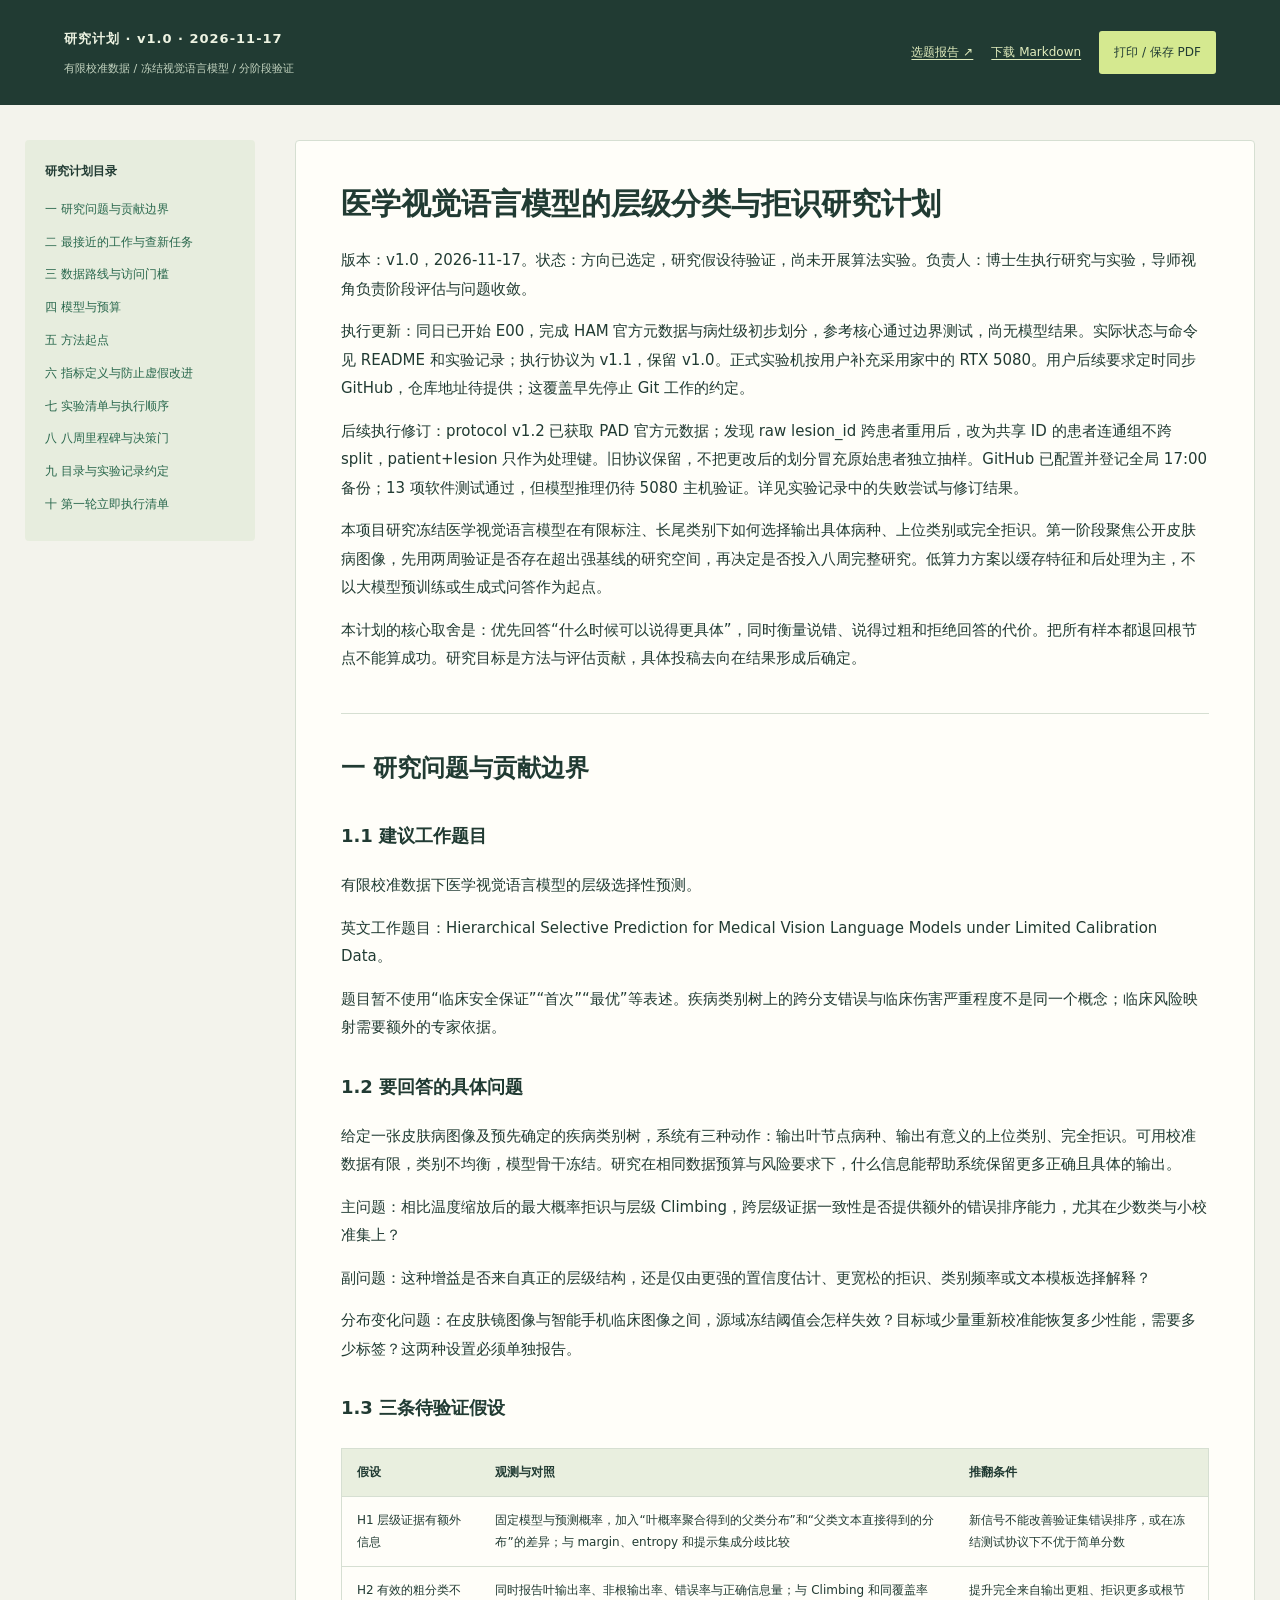
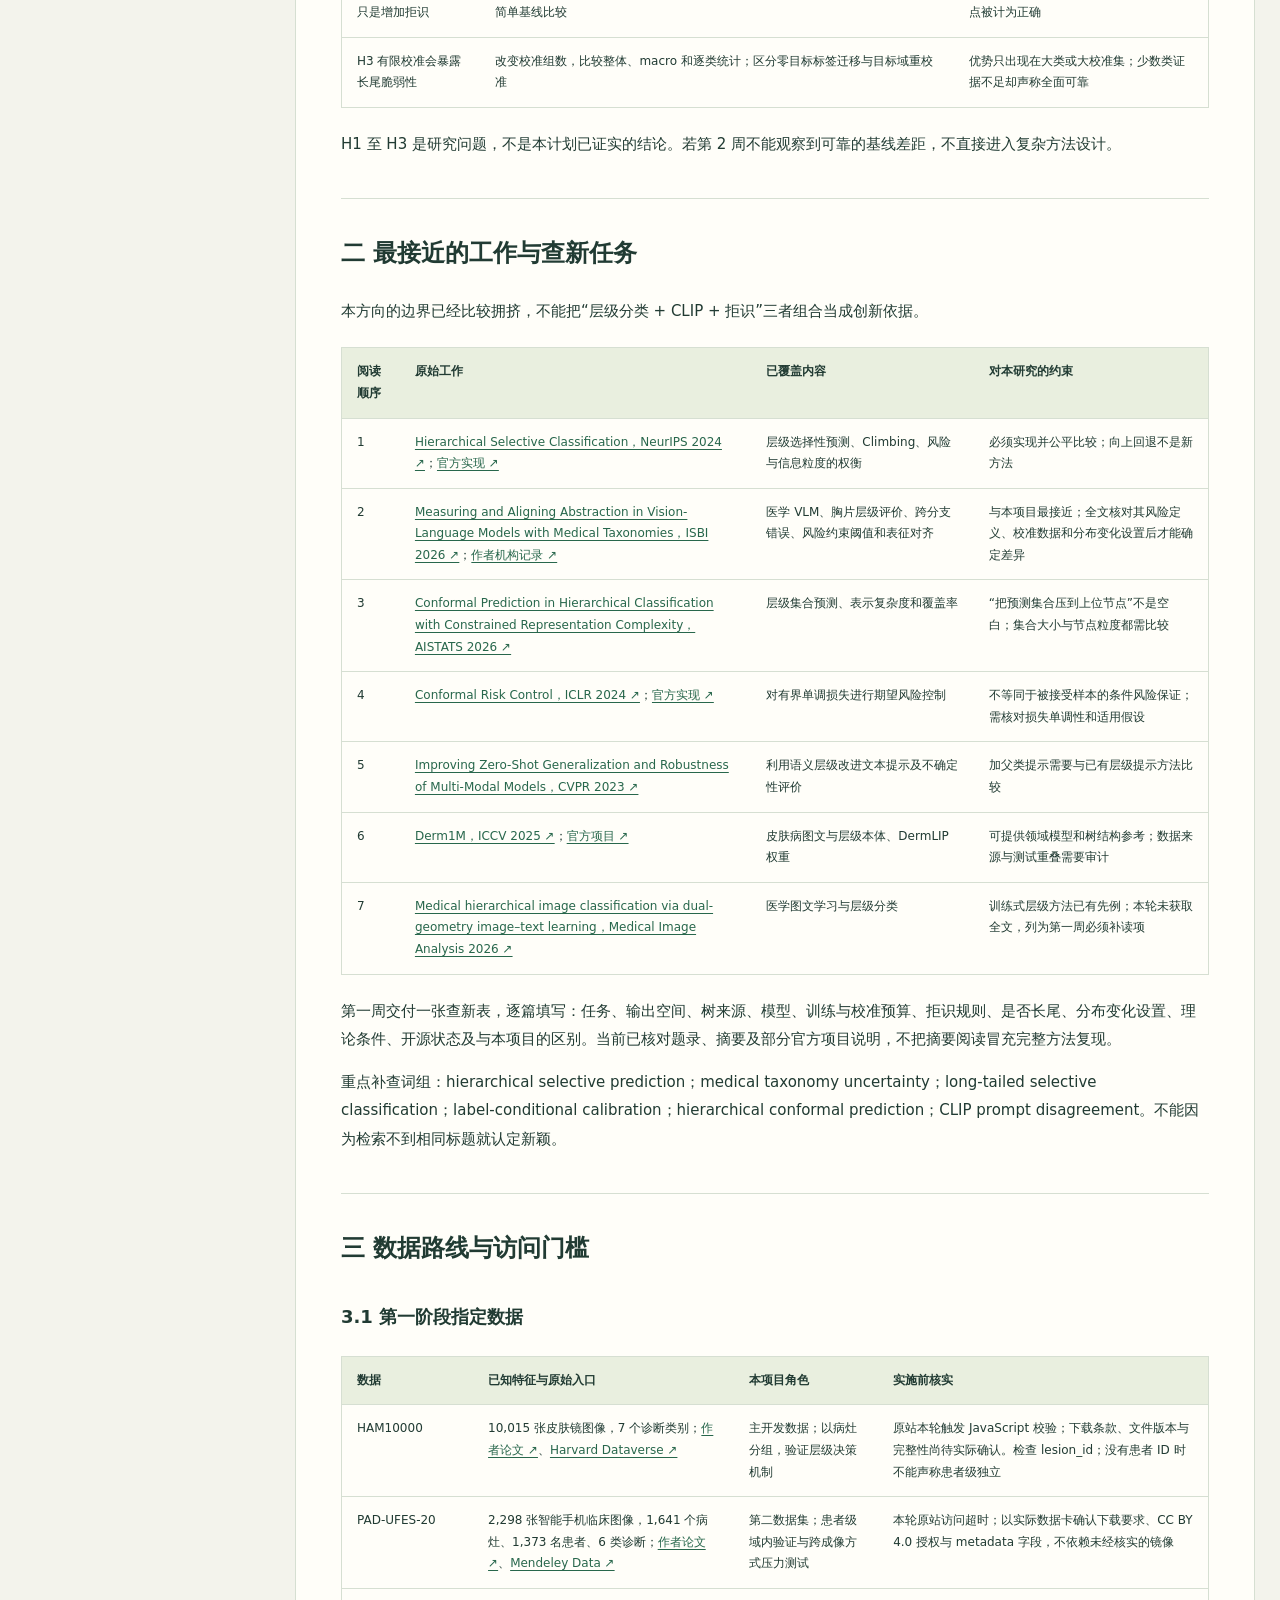
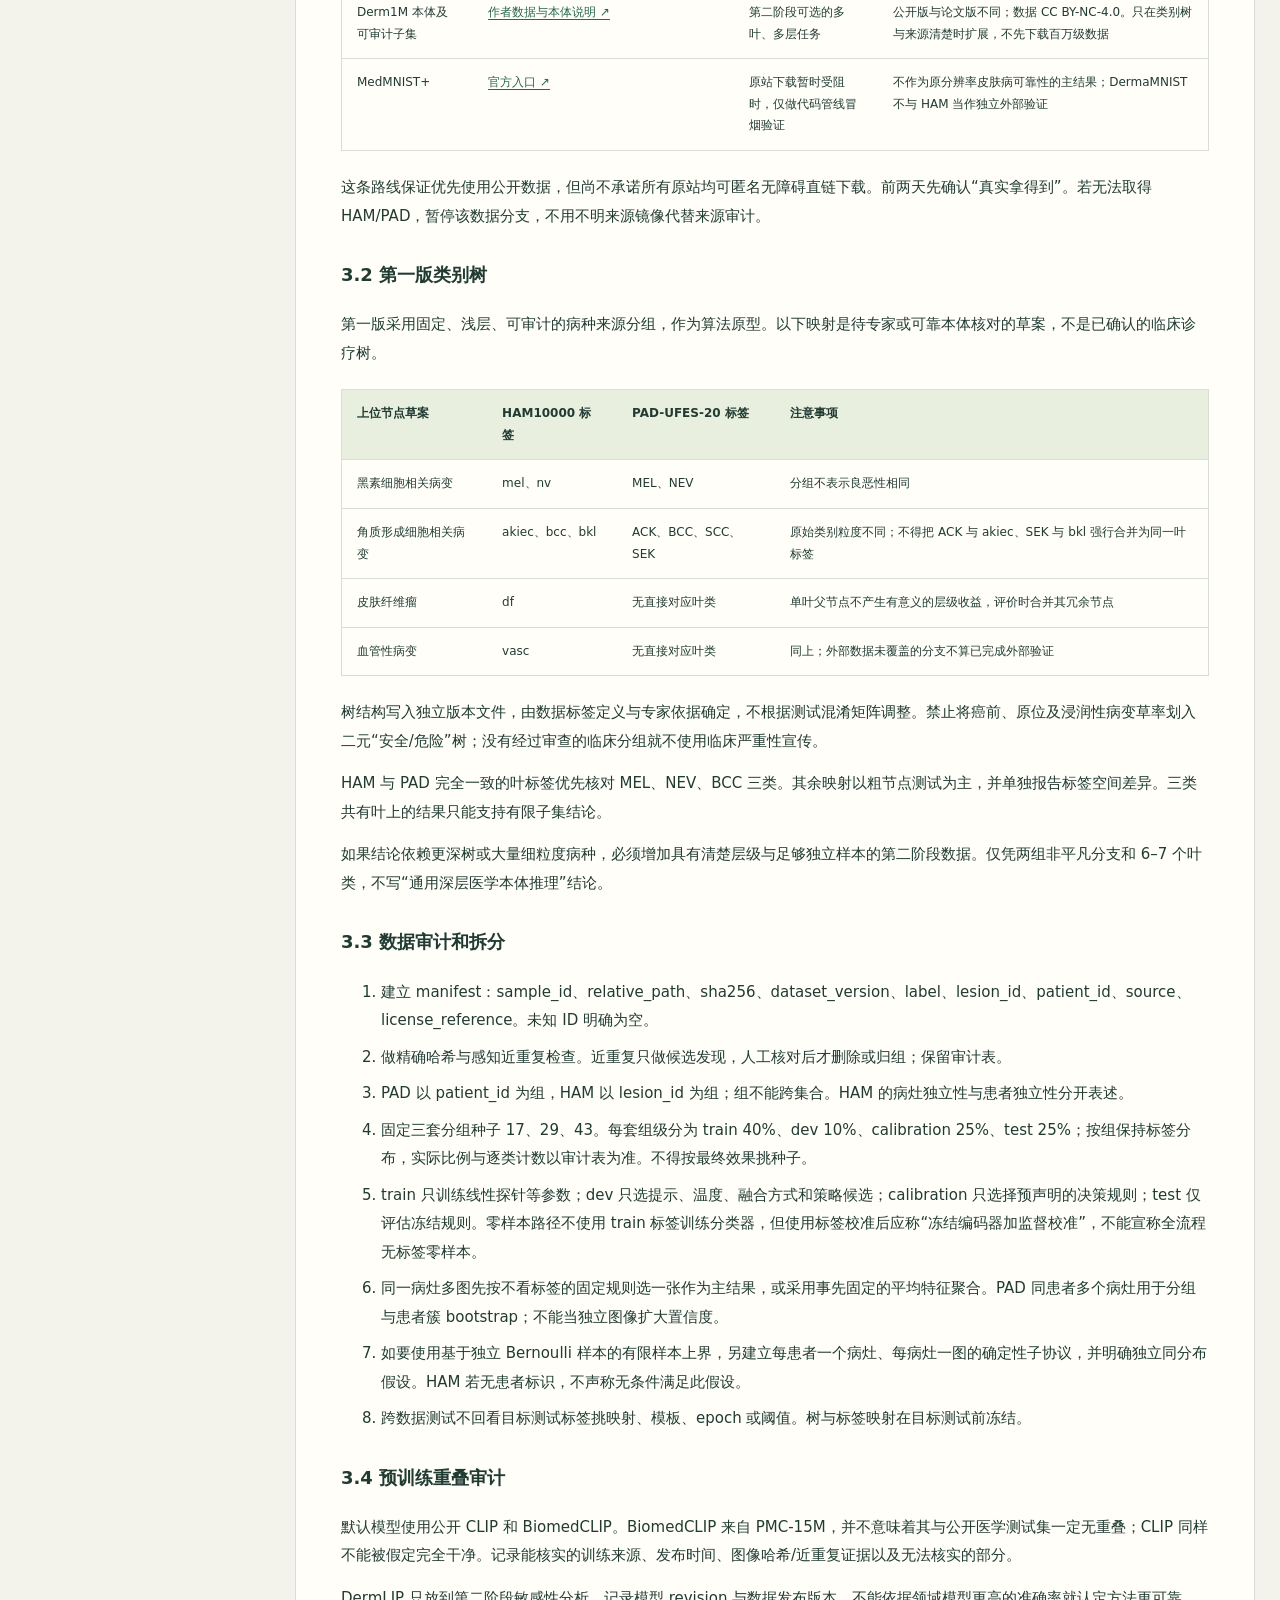
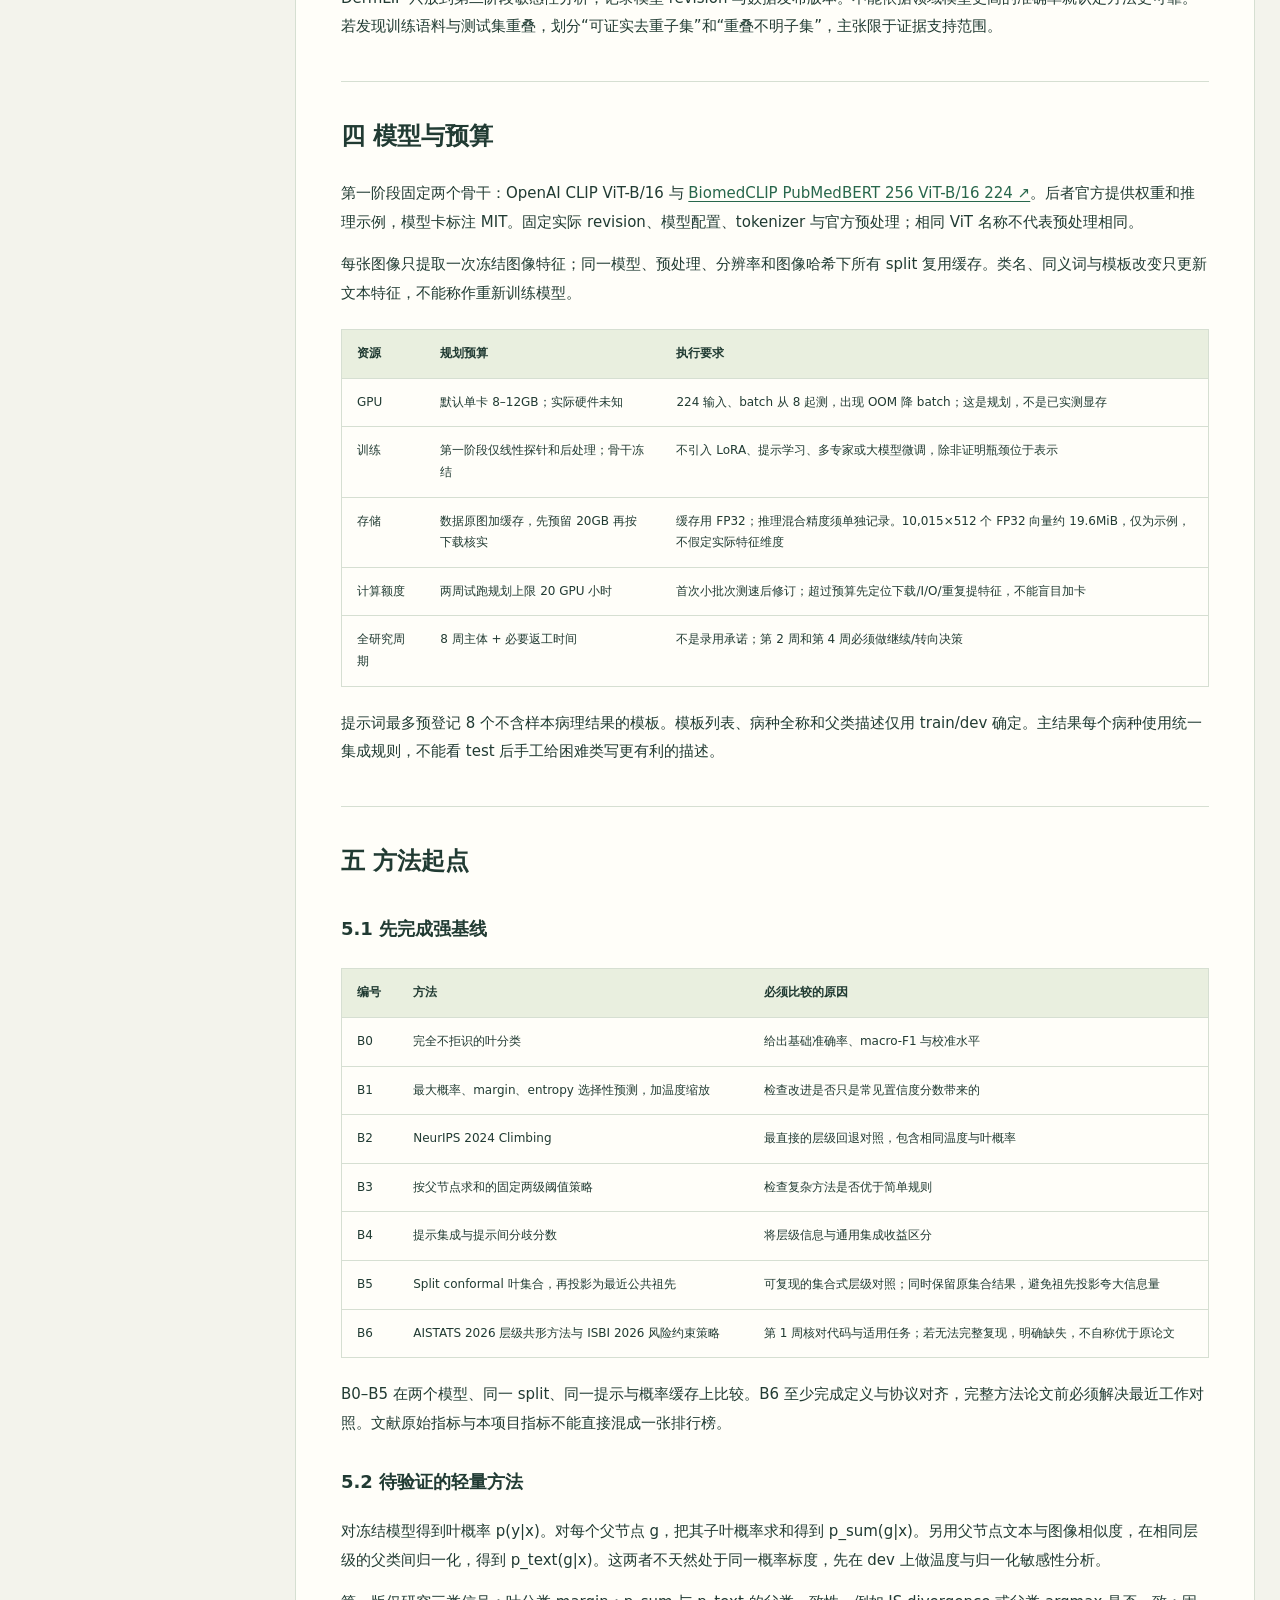
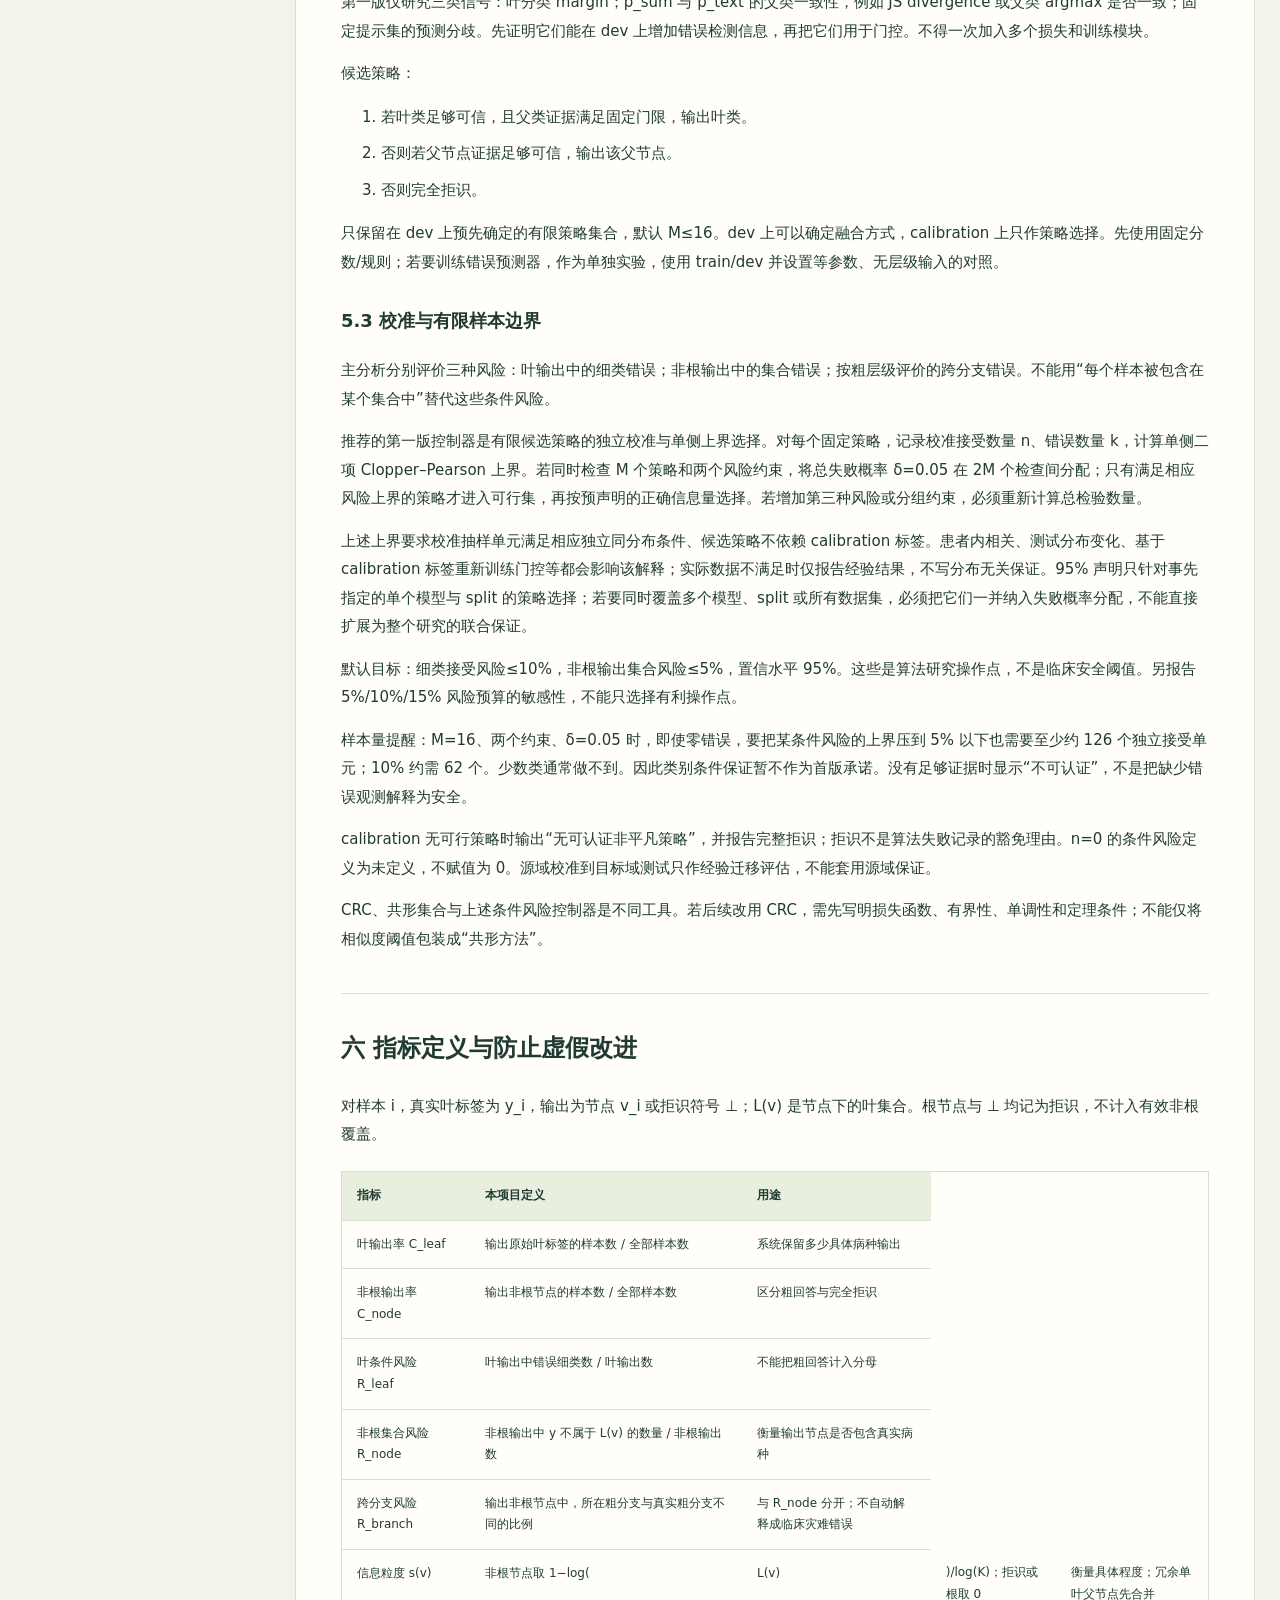
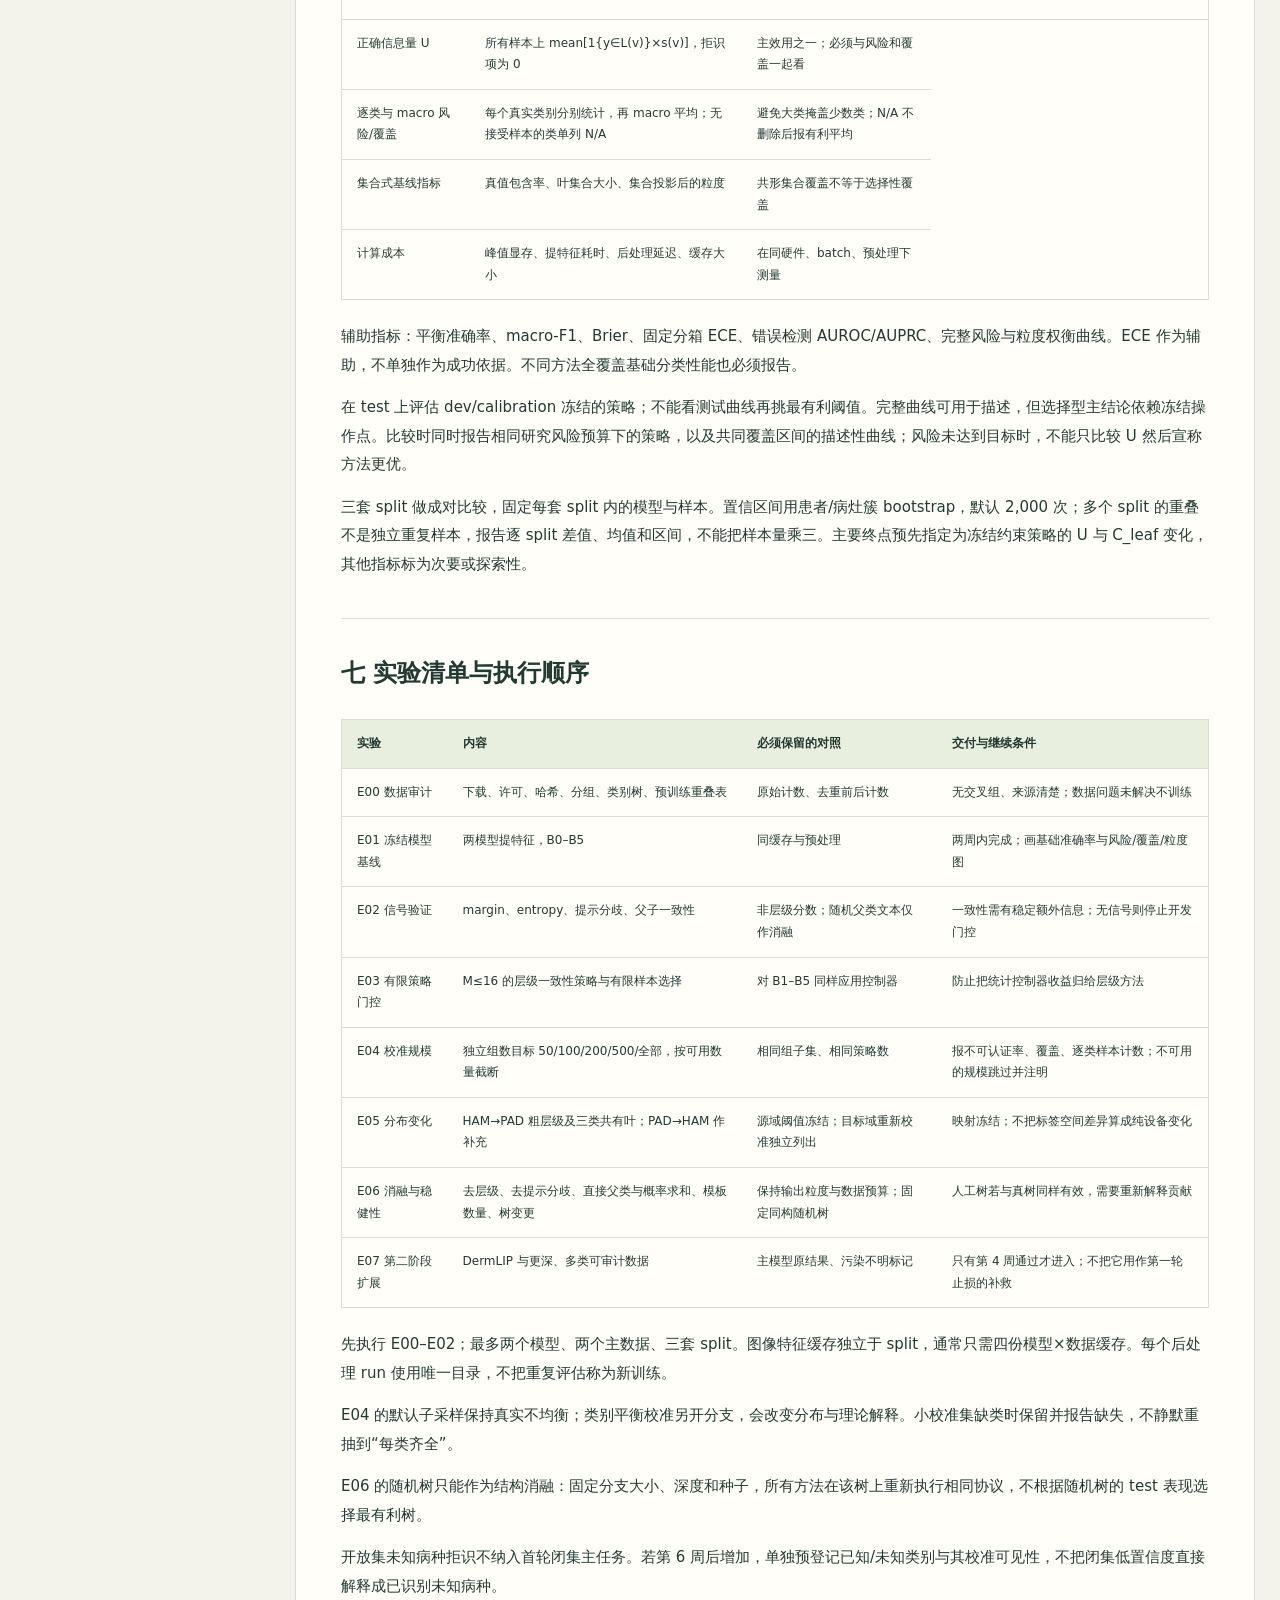
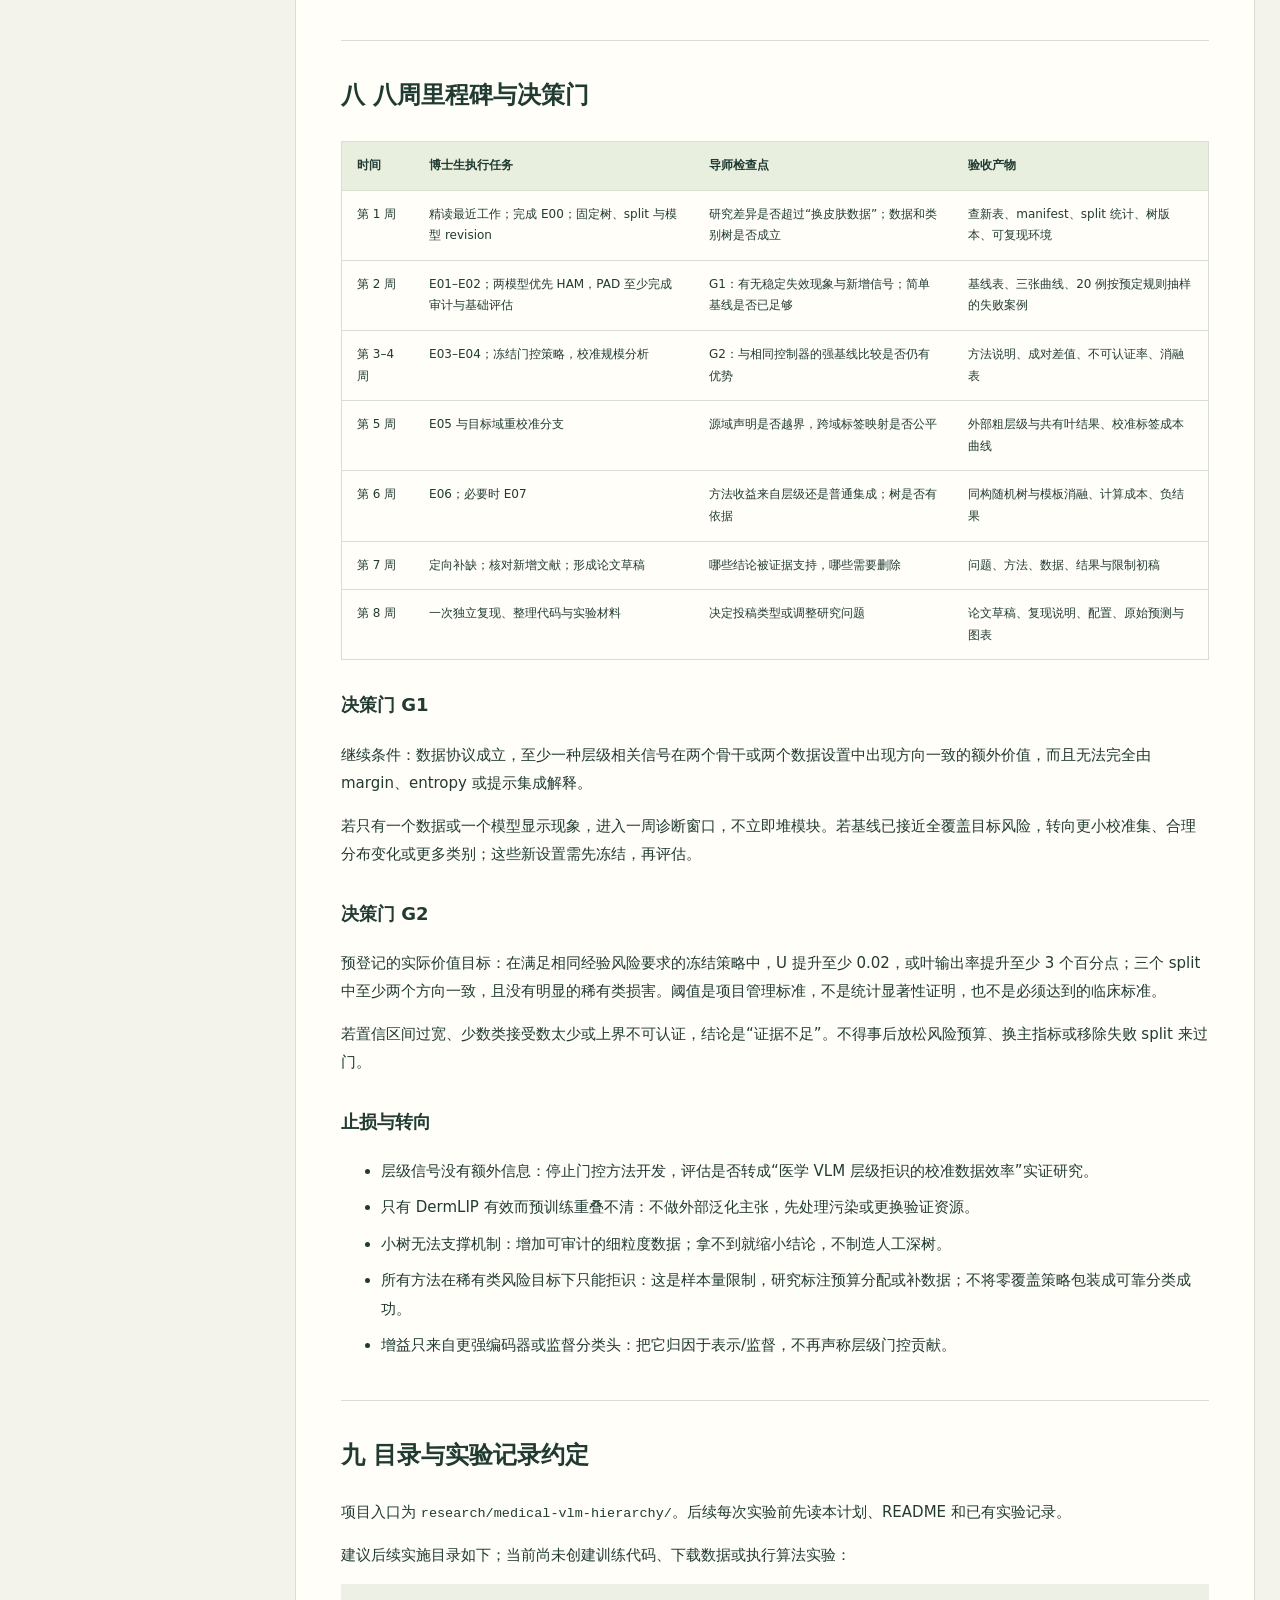
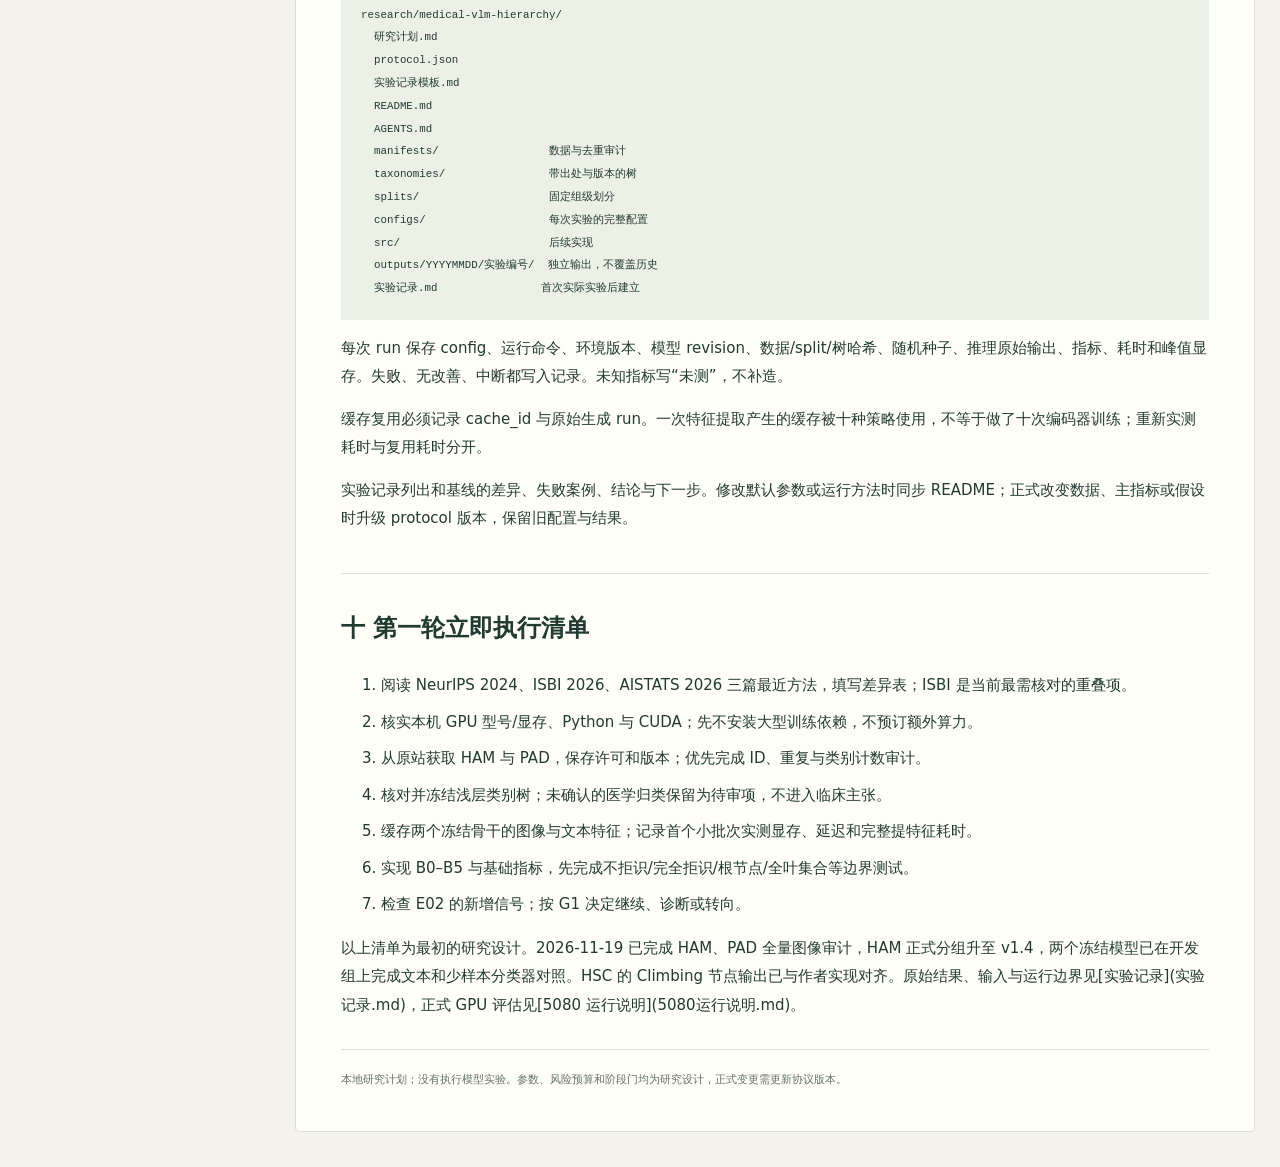
==== commit 1bc1ccc4: "chore: WIP research auto backup 2026-11-19 00:35 Automatic backup only; this task does not run tests" ====
--- a/research/medical-vlm-hierarchy/研究计划.html
+++ b/research/medical-vlm-hierarchy/研究计划.html
@@ -205,4 +205,4 @@
 <li>实现 B0–B5 与基础指标，先完成不拒识/完全拒识/根节点/全叶集合等边界测试。</li>
 <li>检查 E02 的新增信号；按 G1 决定继续、诊断或转向。</li>
 </ol>
-<p>本轮交付是研究设计与文献核对，没有开始上述数据下载和算法实验。之后优先执行这份清单，不直接跳到大规模调参。</p><footer>本地研究计划；没有执行模型实验。参数、风险预算和阶段门均为研究设计，正式变更需更新协议版本。</footer></article></main></body></html>+<p>以上清单为最初的研究设计。2026-11-19 已完成 HAM、PAD 全量图像审计，HAM 正式分组升至 v1.4，两个冻结模型已在开发组上完成文本和少样本分类器对照。HSC 的 Climbing 节点输出已与作者实现对齐。原始结果、输入与运行边界见[实验记录](实验记录.md)，正式 GPU 评估见[5080 运行说明](5080运行说明.md)。</p><footer>本地研究计划；没有执行模型实验。参数、风险预算和阶段门均为研究设计，正式变更需更新协议版本。</footer></article></main></body></html>
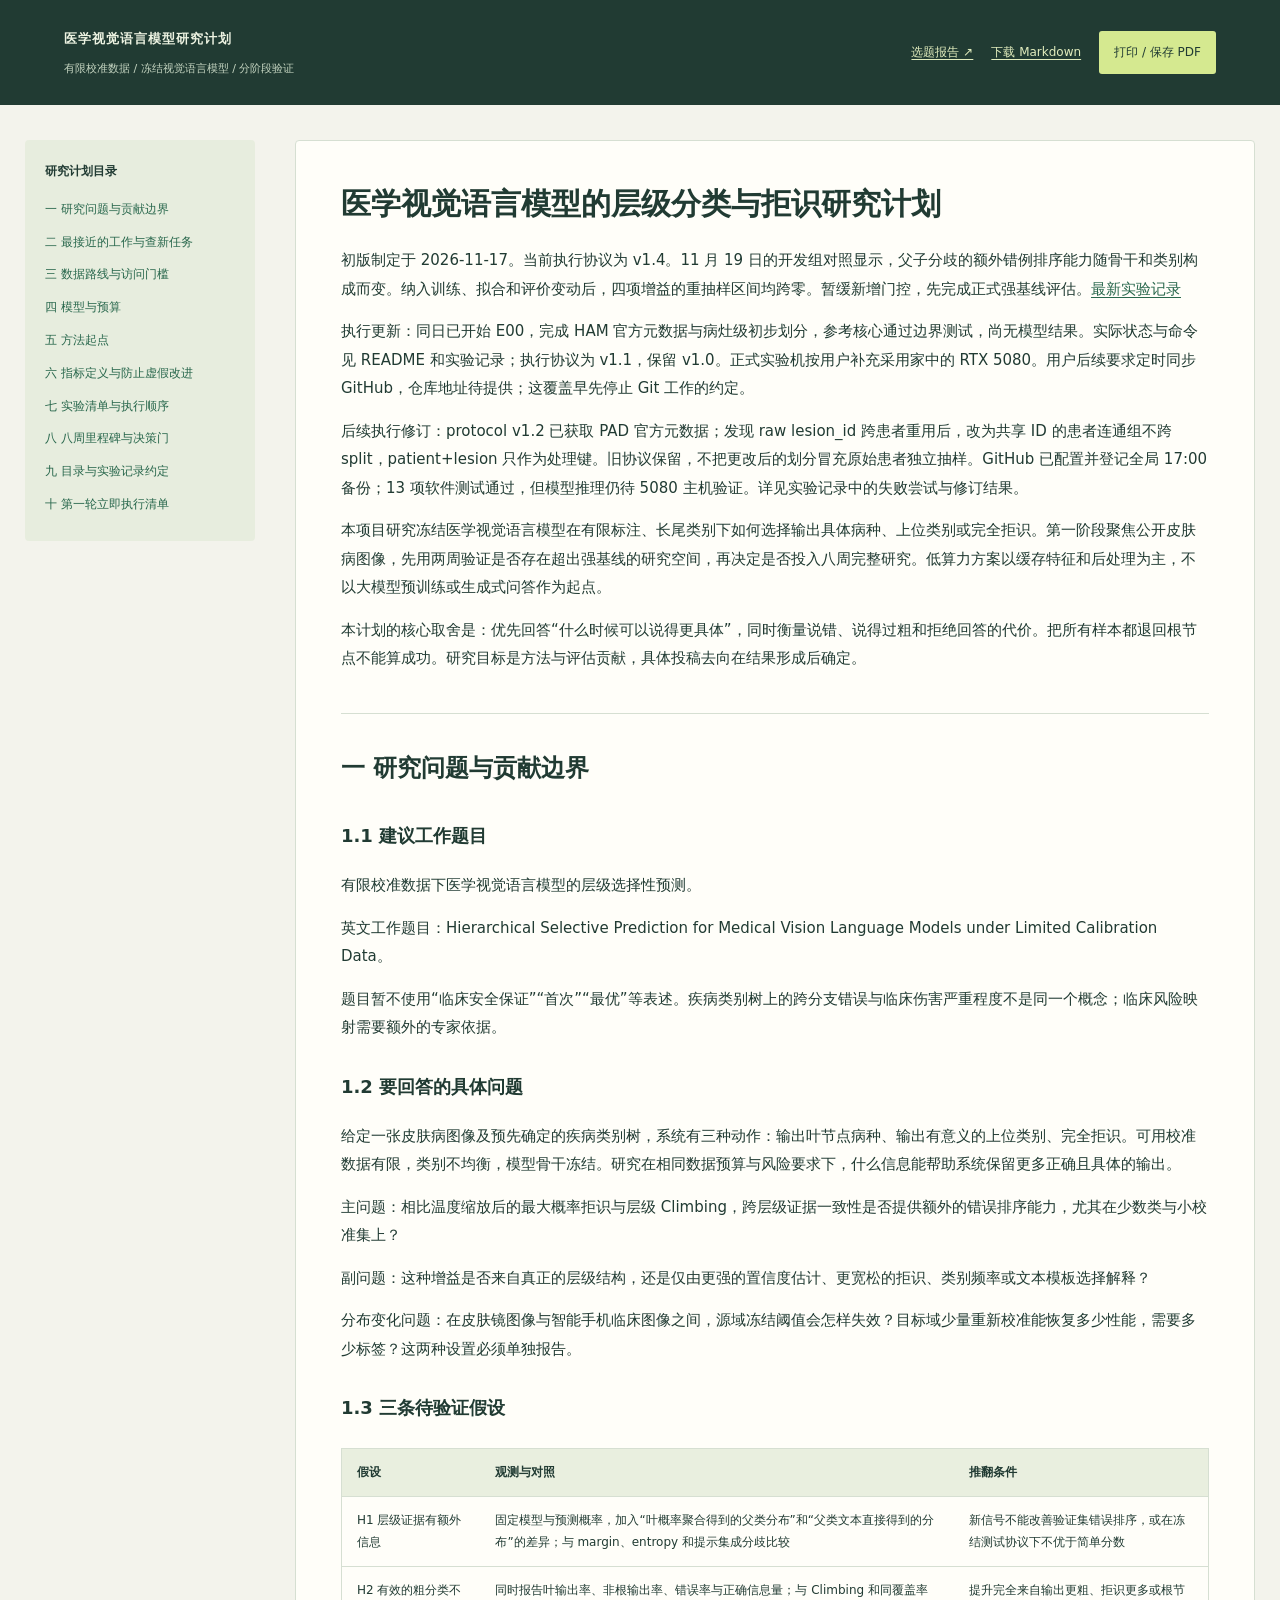
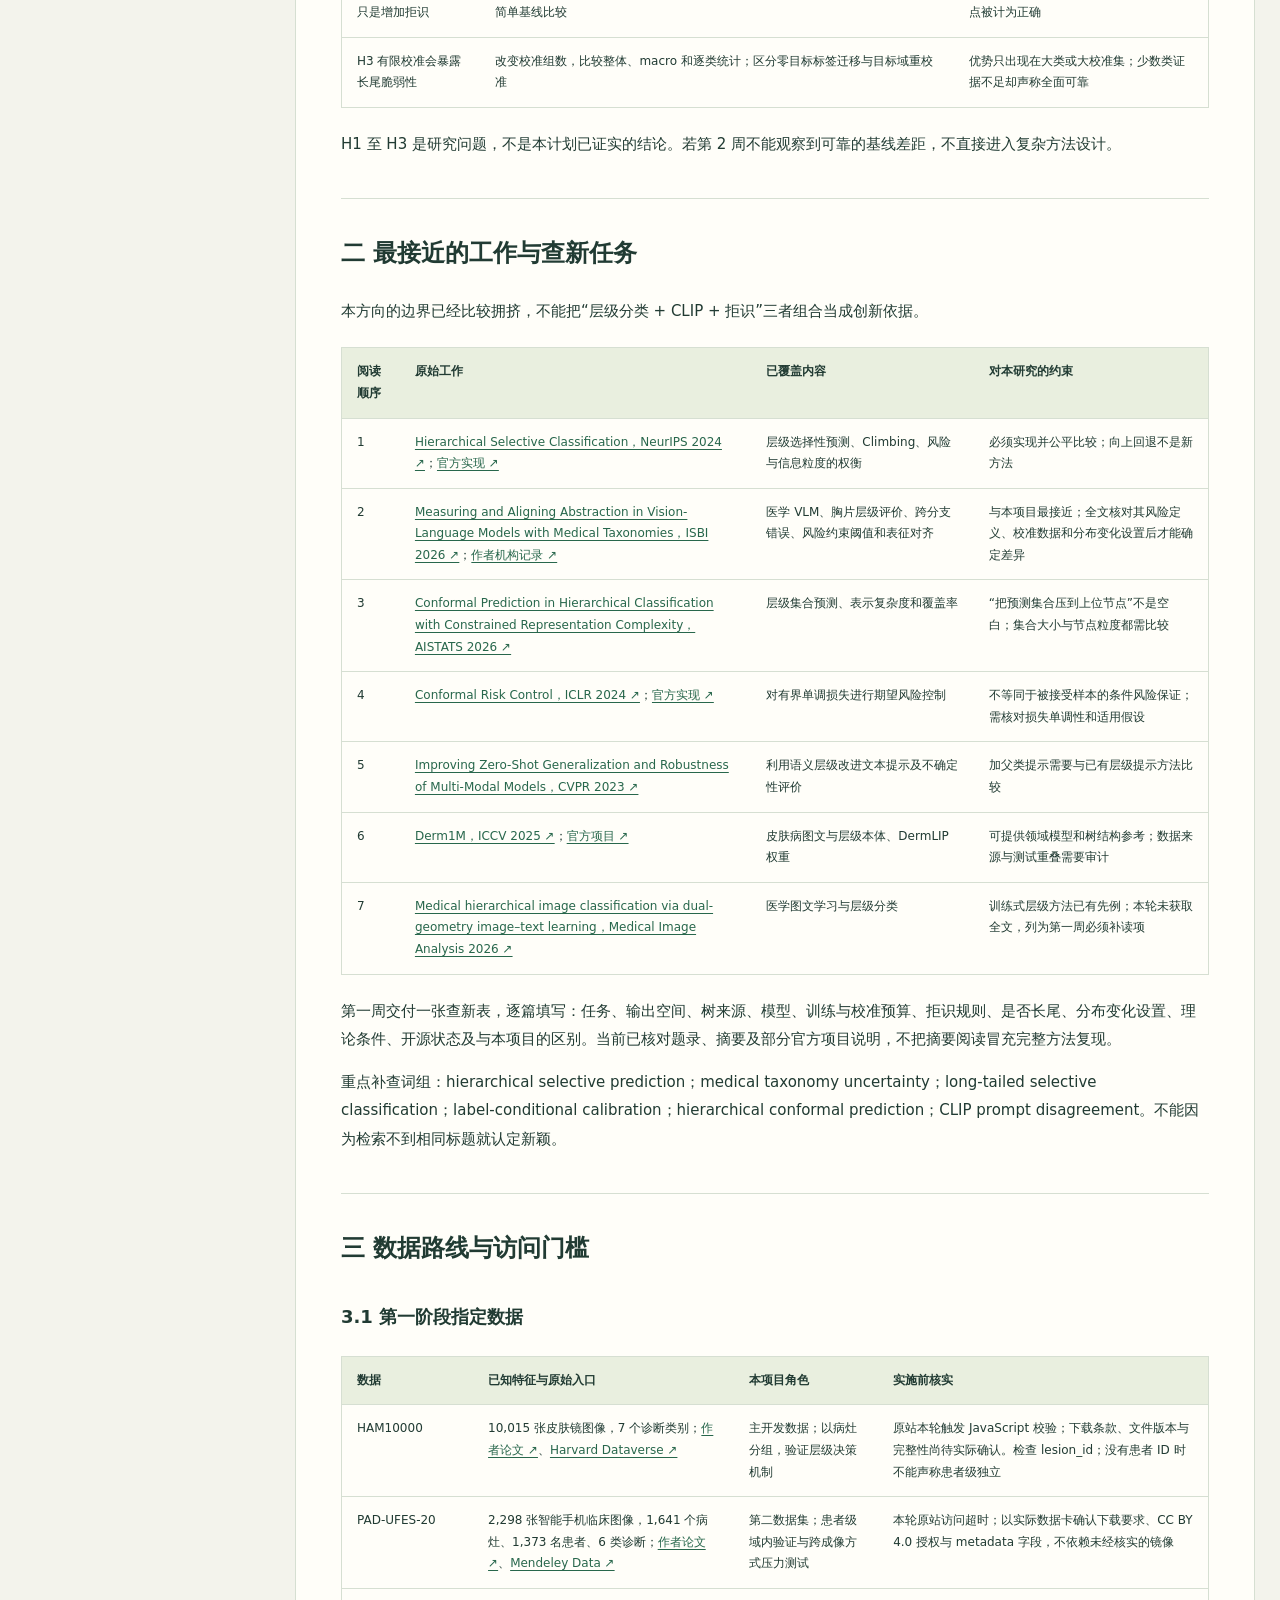
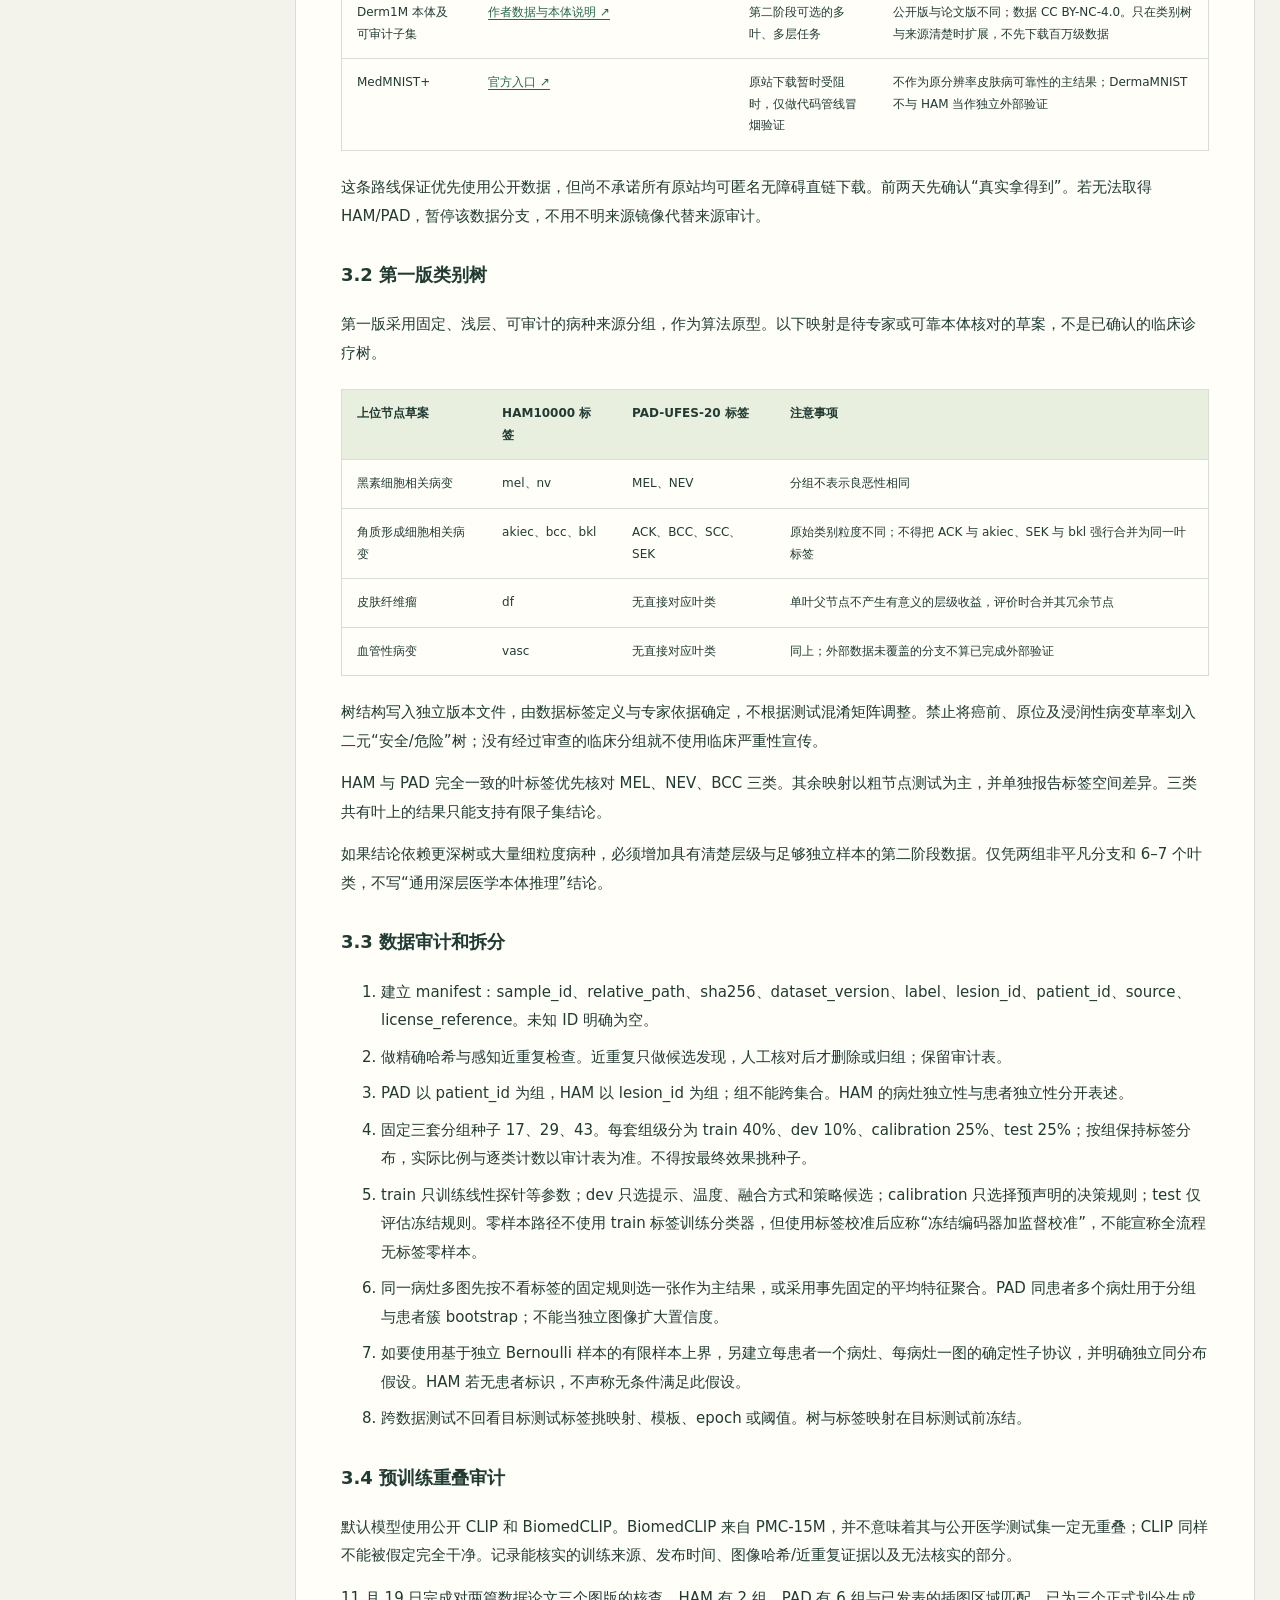
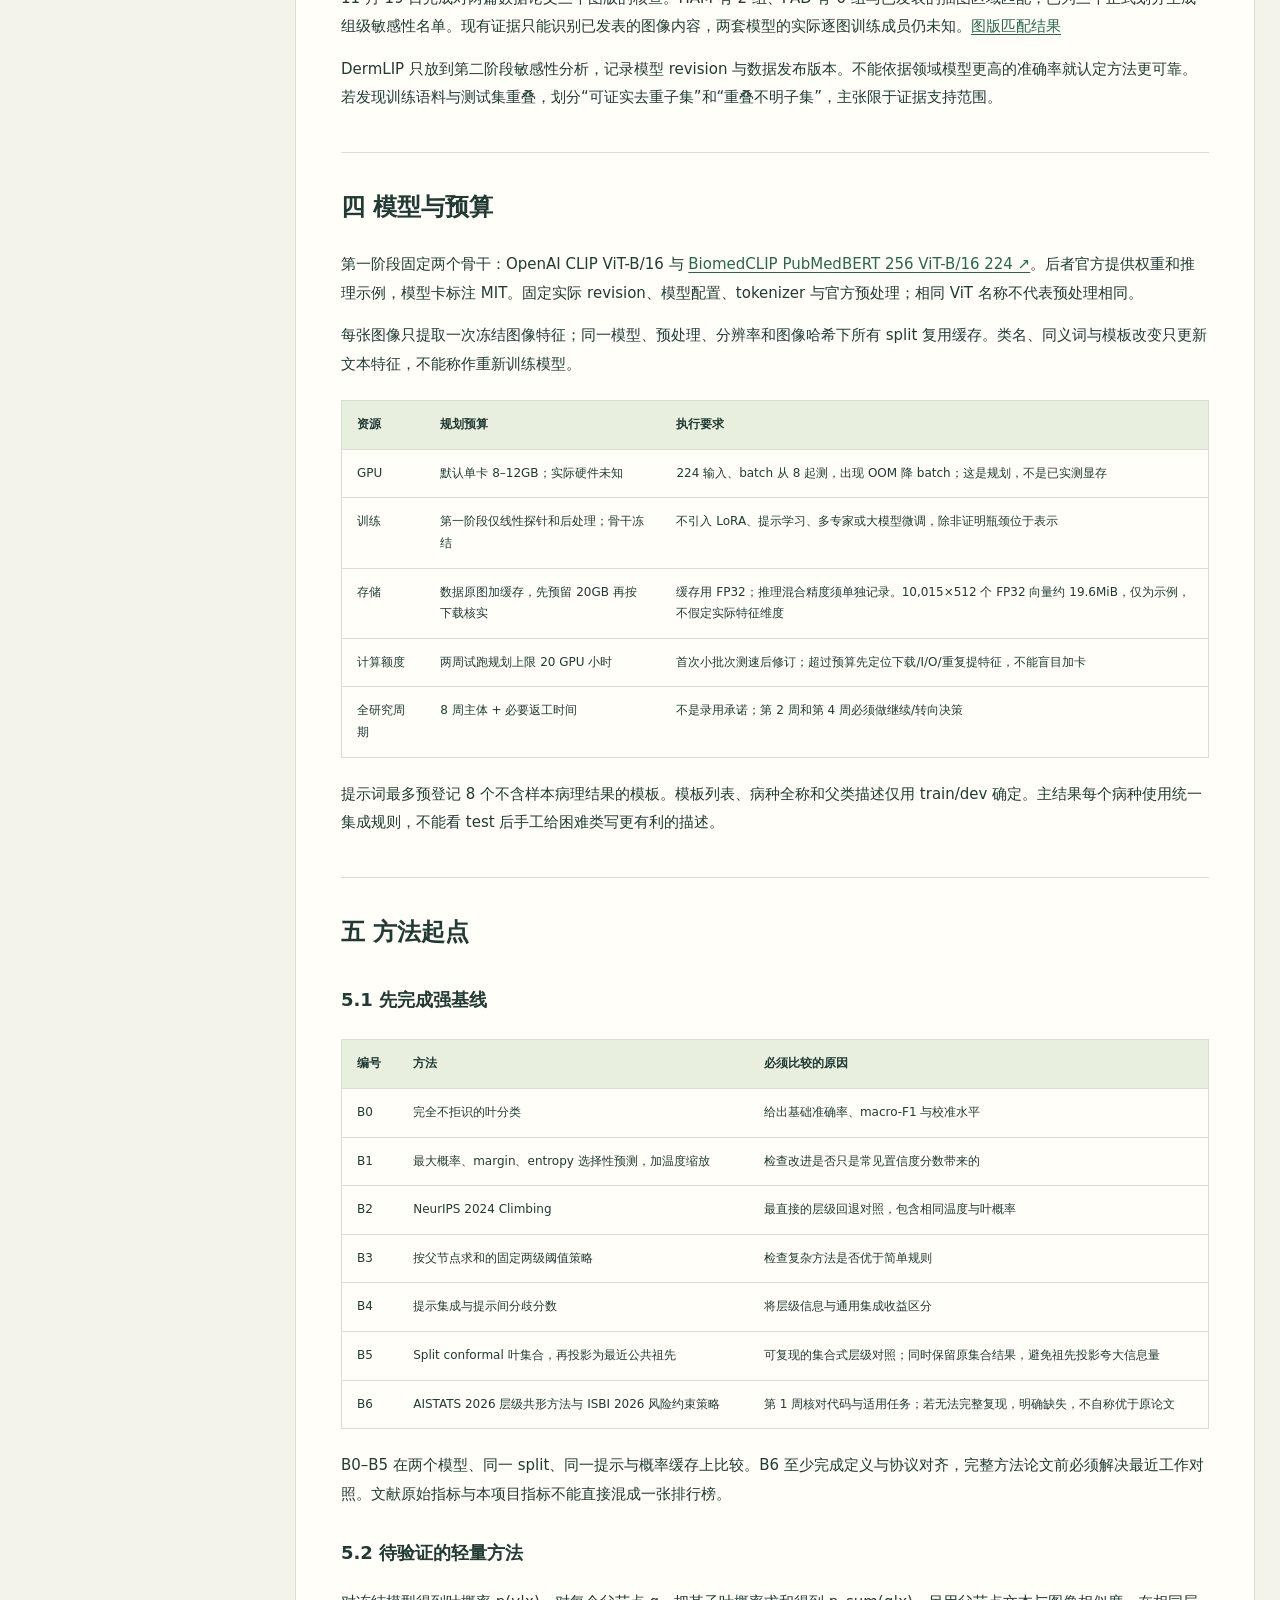
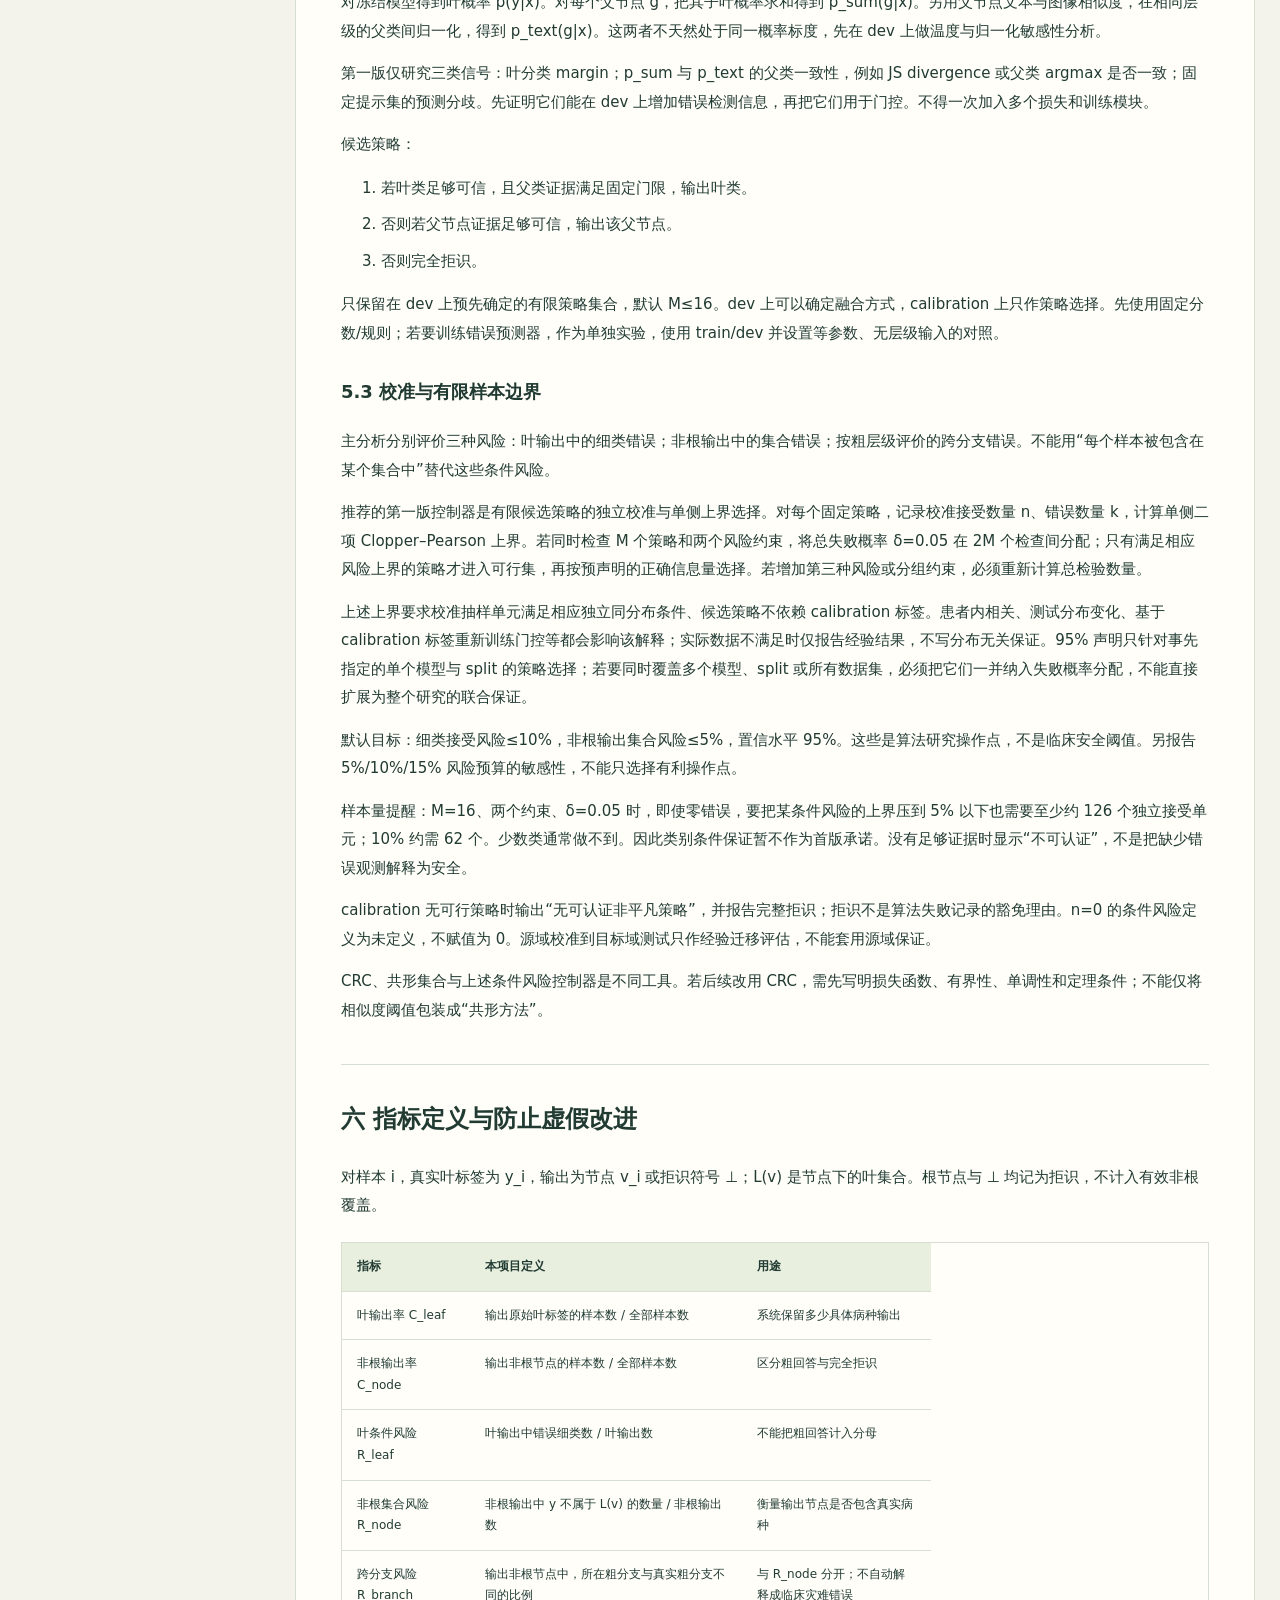
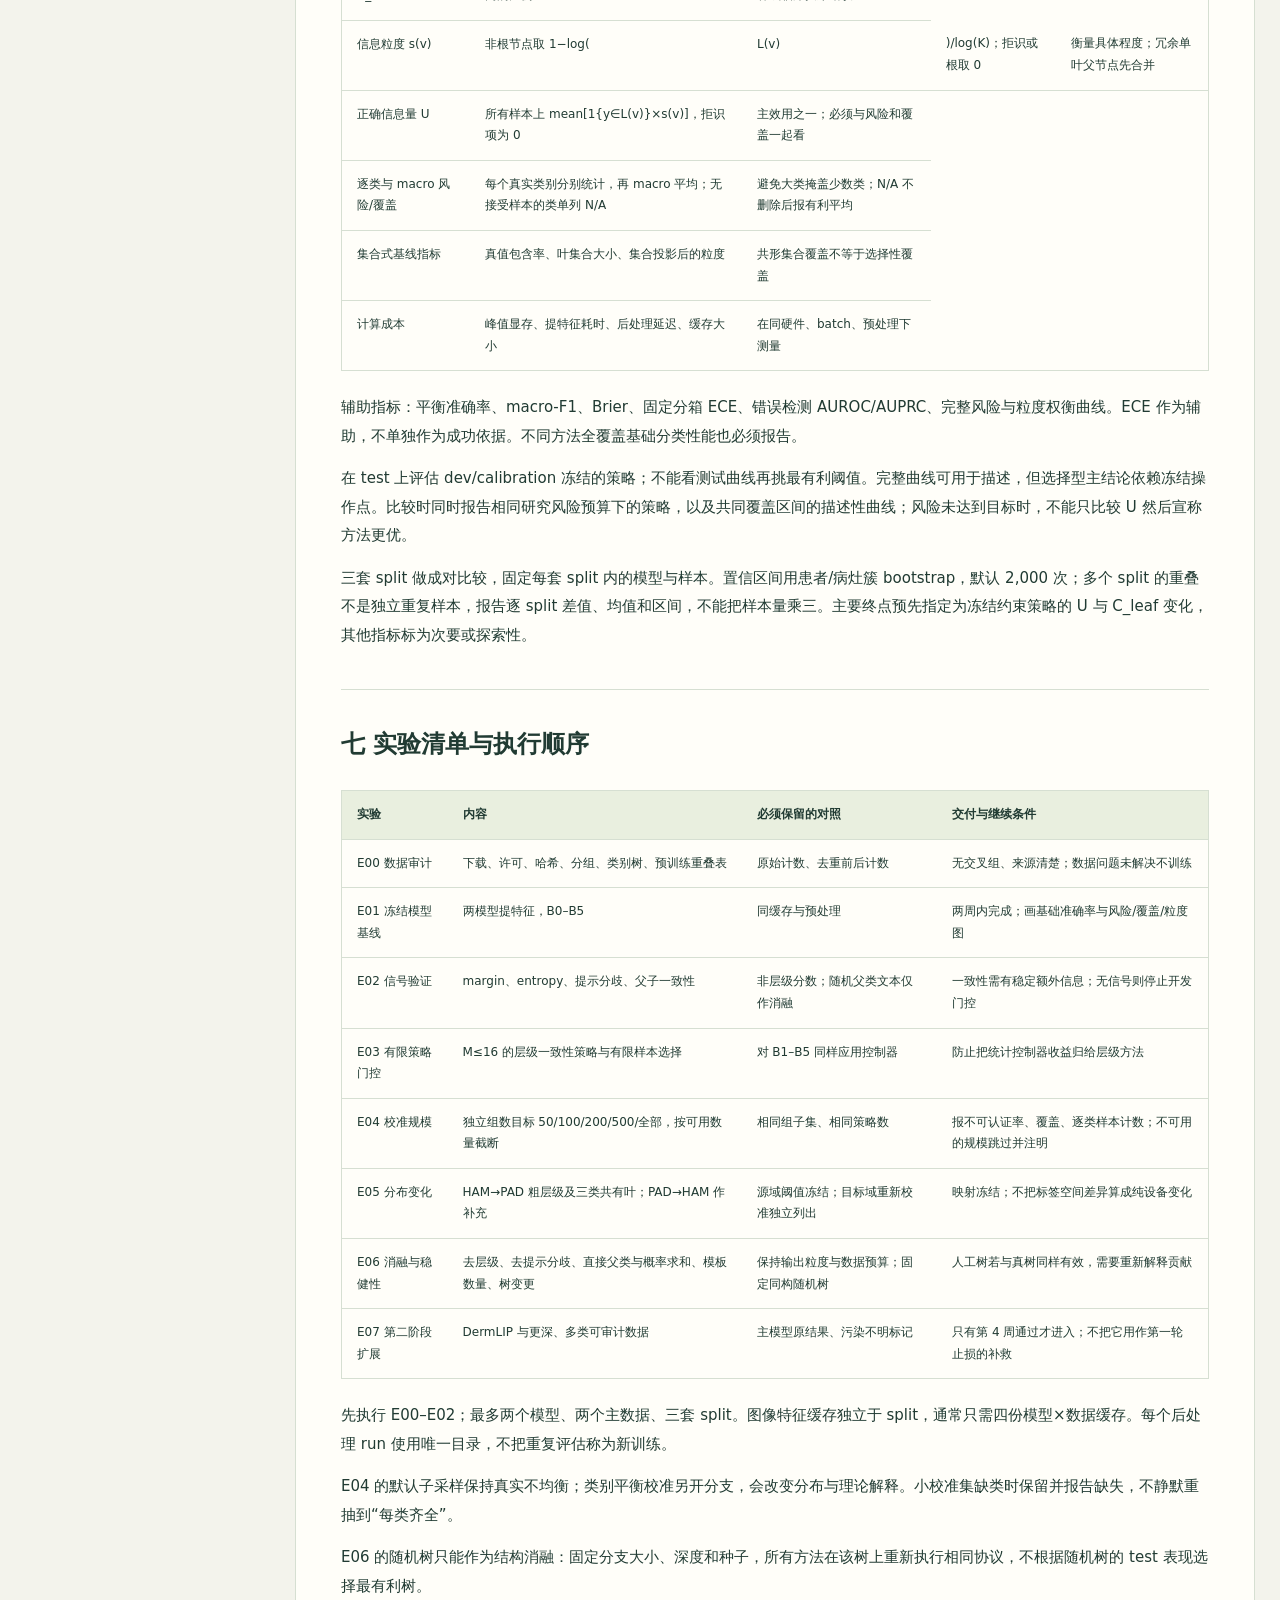
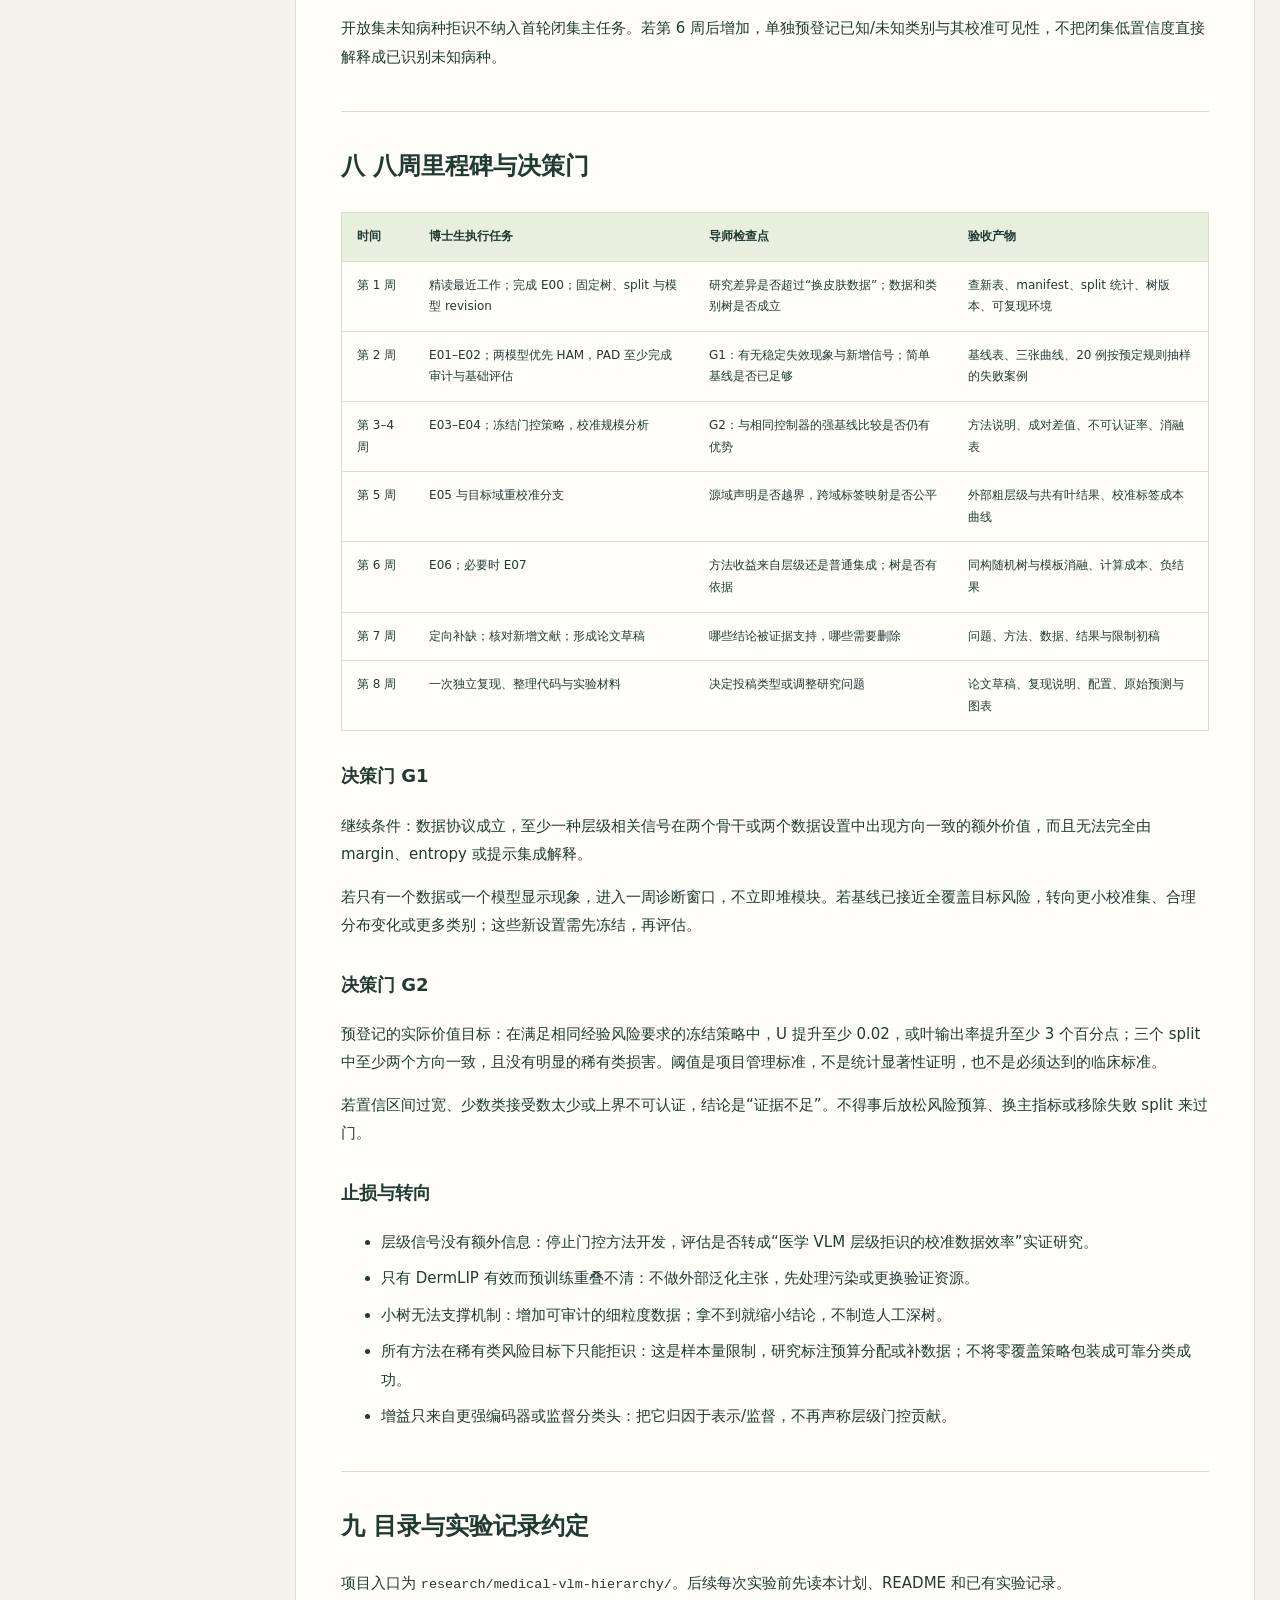
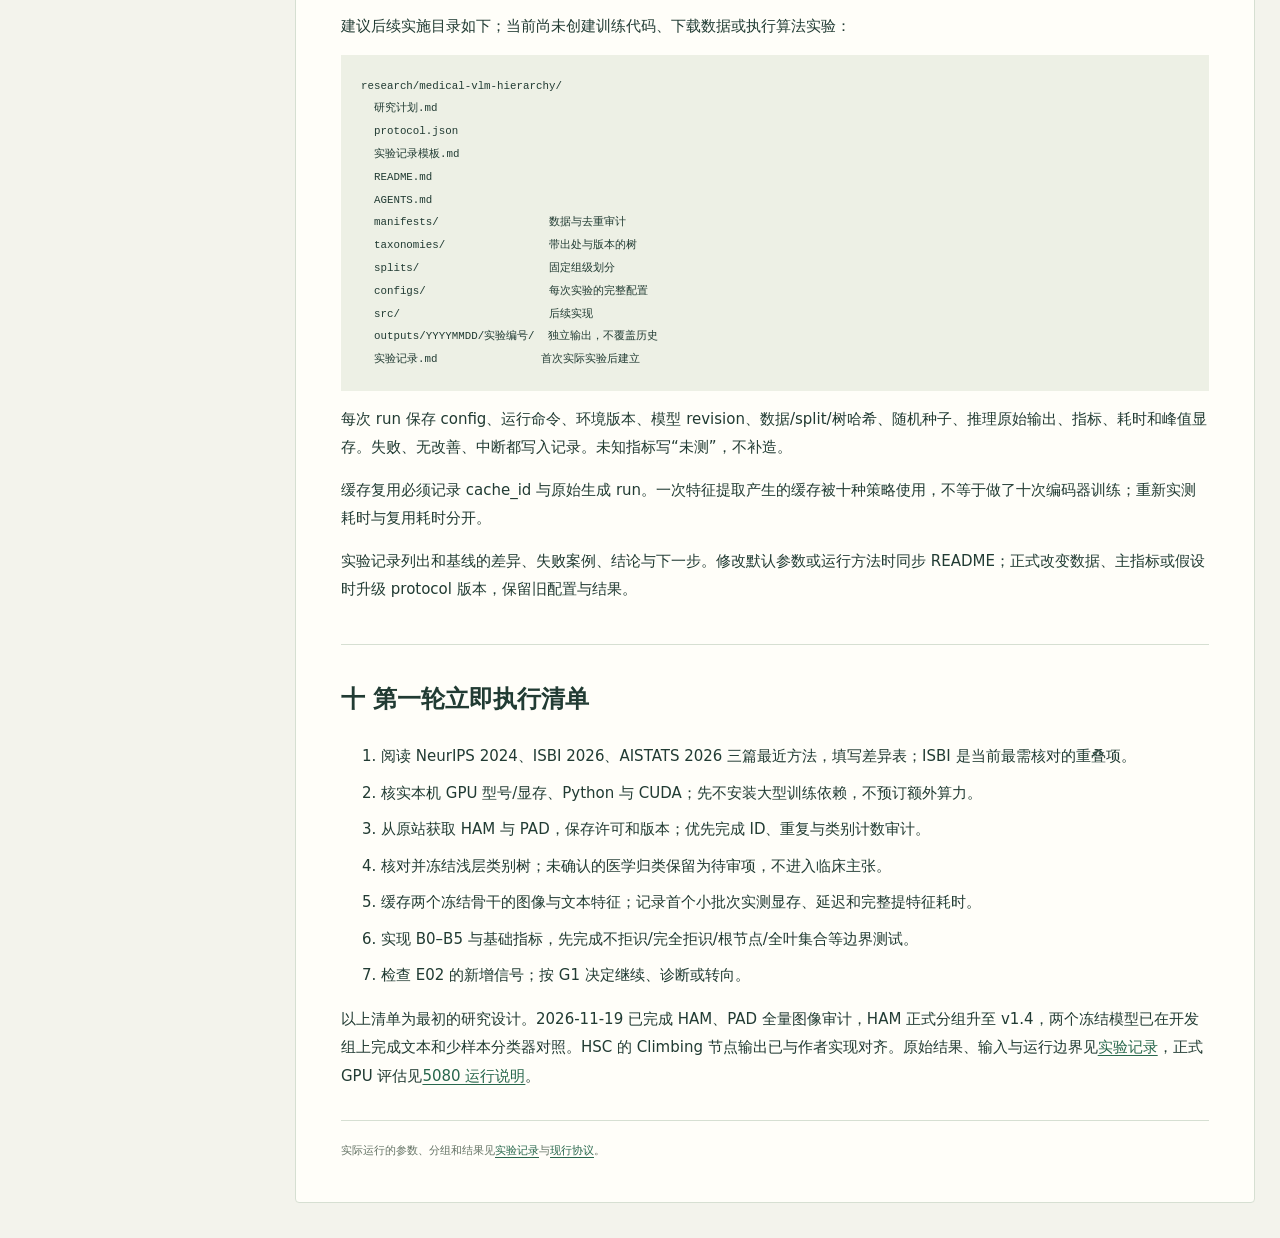
==== commit 212def7c: "Audit hierarchy signal uncertainty, public figure overlap and offline text caches" ====
--- a/research/medical-vlm-hierarchy/研究计划.html
+++ b/research/medical-vlm-hierarchy/研究计划.html
@@ -1,16 +1,16 @@
 <!doctype html><html lang="zh-CN"><head><meta charset="utf-8"><meta name="viewport" content="width=device-width,initial-scale=1"><title>医学 VLM 层级分类与拒识研究计划</title><style>
 :root{--ink:#213b33;--green:#28674c;--line:#d6dfd2}*{box-sizing:border-box}html{scroll-behavior:smooth;scroll-padding-top:28px}body{margin:0;background:#f3f3ec;color:var(--ink);font:15px/1.9 "Microsoft YaHei","PingFang SC",system-ui,sans-serif}header{background:var(--ink);color:#edf3e2;padding:24px max(5%,calc((100vw - 1280px)/2));display:flex;justify-content:space-between;align-items:center;gap:20px}header strong{font-size:13px;letter-spacing:1px}header span{font-size:11px;color:#c4d4c0}.actions{display:flex;gap:18px;align-items:center}.actions a{color:#e2edbe;font-size:12px}button{cursor:pointer;background:#d5e990;color:var(--ink);border:0;border-radius:3px;padding:10px 15px;font:inherit;font-size:12px}main{max-width:1280px;margin:35px auto;display:grid;grid-template-columns:230px minmax(0,1fr);gap:40px;padding:0 25px}nav{position:sticky;top:25px;align-self:start;background:#e7edde;padding:20px;border-radius:4px}nav strong{font-size:12px;display:block;margin-bottom:10px}nav a{display:block;font-size:12px;padding:5px 0;text-decoration:none}article{background:#fffef9;padding:40px 45px;border:1px solid var(--line);border-radius:4px;min-width:0}h1{font-size:30px;line-height:1.5;margin:0 0 20px}h2{font-size:24px;border-top:1px solid var(--line);padding-top:32px;margin-top:40px}h3{font-size:18px;margin-top:28px}p{margin:14px 0}a{color:var(--green);text-underline-offset:3px;overflow-wrap:anywhere}a:focus-visible,button:focus-visible{outline:3px solid #93ad65;outline-offset:4px}.table-wrap{overflow:auto;margin:22px 0;border:1px solid var(--line)}table{width:100%;border-collapse:collapse;min-width:620px;font-size:12px;line-height:1.8}th,td{border-bottom:1px solid var(--line);padding:13px 15px;vertical-align:top;text-align:left}th{background:#e9efdf}tr:last-child td{border-bottom:0}li{margin:8px 0}pre{overflow:auto;background:#edf0e5;padding:20px;font-size:12px}code{font-family:Consolas,monospace;font-size:.9em}footer{font-size:11px;color:#647365;border-top:1px solid var(--line);padding-top:20px;margin-top:30px}@media(max-width:900px){main{grid-template-columns:1fr;gap:20px}nav{position:static;display:flex;gap:12px;flex-wrap:wrap}nav a{font-size:11px}nav strong{flex-basis:100%}article{padding:25px}h1{font-size:26px}}@media(max-width:560px){header{flex-direction:column;align-items:start}main{padding:0 12px;margin-top:18px}article{padding:20px 15px}h1{font-size:23px}h2{font-size:21px}body{font-size:14px}}@media print{body{background:white;font-size:10pt}header,nav{display:none}main{display:block;padding:0;margin:0;max-width:none}article{border:0;padding:0}h1{font-size:22pt}h2{font-size:17pt;break-after:avoid;padding-top:15px;margin-top:22px}h3{break-after:avoid}table{min-width:0;font-size:8pt}.table-wrap{overflow:visible}tr{break-inside:avoid}pre{white-space:pre-wrap}a{color:inherit}}
-</style></head><body><header><div><strong>研究计划 · v1.0 · 2026-11-17</strong><br><span>有限校准数据 / 冻结视觉语言模型 / 分阶段验证</span></div><div class="actions"><a href="../../docs/vision-report/index.html">选题报告 ↗</a><a href="研究计划.md" download>下载 Markdown</a><button onclick="window.print()">打印 / 保存 PDF</button></div></header><main><nav aria-label="研究计划目录"><strong>研究计划目录</strong><a href="#section-12">一 研究问题与贡献边界</a>
+</style></head><body><header><div><strong>医学视觉语言模型研究计划</strong><br><span>有限校准数据 / 冻结视觉语言模型 / 分阶段验证</span></div><div class="actions"><a href="../../docs/vision-report/index.html">选题报告 ↗</a><a href="研究计划.md" download>下载 Markdown</a><button onclick="window.print()">打印 / 保存 PDF</button></div></header><main><nav aria-label="研究计划目录"><strong>研究计划目录</strong><a href="#section-12">一 研究问题与贡献边界</a>
 <a href="#section-42">二 最接近的工作与查新任务</a>
 <a href="#section-60">三 数据路线与访问门槛</a>
-<a href="#section-107">四 模型与预算</a>
-<a href="#section-123">五 方法起点</a>
-<a href="#section-169">六 指标定义与防止虚假改进</a>
-<a href="#section-192">七 实验清单与执行顺序</a>
-<a href="#section-213">八 八周里程碑与决策门</a>
-<a href="#section-245">九 目录与实验记录约定</a>
-<a href="#section-273">十 第一轮立即执行清单</a></nav><article><h1 id="section-0">医学视觉语言模型的层级分类与拒识研究计划</h1>
-<p>版本：v1.0，2026-11-17。状态：方向已选定，研究假设待验证，尚未开展算法实验。负责人：博士生执行研究与实验，导师视角负责阶段评估与问题收敛。</p>
+<a href="#section-109">四 模型与预算</a>
+<a href="#section-125">五 方法起点</a>
+<a href="#section-171">六 指标定义与防止虚假改进</a>
+<a href="#section-194">七 实验清单与执行顺序</a>
+<a href="#section-215">八 八周里程碑与决策门</a>
+<a href="#section-247">九 目录与实验记录约定</a>
+<a href="#section-275">十 第一轮立即执行清单</a></nav><article><h1 id="section-0">医学视觉语言模型的层级分类与拒识研究计划</h1>
+<p>初版制定于 2026-11-17。当前执行协议为 v1.4。11 月 19 日的开发组对照显示，父子分歧的额外错例排序能力随骨干和类别构成而变。纳入训练、拟合和评价变动后，四项增益的重抽样区间均跨零。暂缓新增门控，先完成正式强基线评估。<a href="实验记录.md">最新实验记录</a></p>
 <p>执行更新：同日已开始 E00，完成 HAM 官方元数据与病灶级初步划分，参考核心通过边界测试，尚无模型结果。实际状态与命令见 README 和实验记录；执行协议为 v1.1，保留 v1.0。正式实验机按用户补充采用家中的 RTX 5080。用户后续要求定时同步 GitHub，仓库地址待提供；这覆盖早先停止 Git 工作的约定。</p>
 <p>后续执行修订：protocol v1.2 已获取 PAD 官方元数据；发现 raw lesion_id 跨患者重用后，改为共享 ID 的患者连通组不跨 split，patient+lesion 只作为处理键。旧协议保留，不把更改后的划分冒充原始患者独立抽样。GitHub 已配置并登记全局 17:00 备份；13 项软件测试通过，但模型推理仍待 5080 主机验证。详见实验记录中的失败尝试与修订结果。</p>
 <p>本项目研究冻结医学视觉语言模型在有限标注、长尾类别下如何选择输出具体病种、上位类别或完全拒识。第一阶段聚焦公开皮肤病图像，先用两周验证是否存在超出强基线的研究空间，再决定是否投入八周完整研究。低算力方案以缓存特征和后处理为主，不以大模型预训练或生成式问答作为起点。</p>
@@ -78,8 +78,9 @@
 </ol>
 <h3 id="section-101">3.4 预训练重叠审计</h3>
 <p>默认模型使用公开 CLIP 和 BiomedCLIP。BiomedCLIP 来自 PMC-15M，并不意味着其与公开医学测试集一定无重叠；CLIP 同样不能被假定完全干净。记录能核实的训练来源、发布时间、图像哈希/近重复证据以及无法核实的部分。</p>
+<p>11 月 19 日完成对两篇数据论文三个图版的核查。HAM 有 2 组、PAD 有 6 组与已发表的插图区域匹配，已为三个正式划分生成组级敏感性名单。现有证据只能识别已发表的图像内容，两套模型的实际逐图训练成员仍未知。<a href="reports/E00-paper-sensitivity-01.json">图版匹配结果</a></p>
 <p>DermLIP 只放到第二阶段敏感性分析，记录模型 revision 与数据发布版本。不能依据领域模型更高的准确率就认定方法更可靠。若发现训练语料与测试集重叠，划分“可证实去重子集”和“重叠不明子集”，主张限于证据支持范围。</p>
-<h2 id="section-107">四 模型与预算</h2>
+<h2 id="section-109">四 模型与预算</h2>
 <p>第一阶段固定两个骨干：OpenAI CLIP ViT-B/16 与 <a href="https://huggingface.co/microsoft/BiomedCLIP-PubMedBERT_256-vit_base_patch16_224" target="_blank" rel="noopener noreferrer">BiomedCLIP PubMedBERT 256 ViT-B/16 224 ↗</a>。后者官方提供权重和推理示例，模型卡标注 MIT。固定实际 revision、模型配置、tokenizer 与官方预处理；相同 ViT 名称不代表预处理相同。</p>
 <p>每张图像只提取一次冻结图像特征；同一模型、预处理、分辨率和图像哈希下所有 split 复用缓存。类名、同义词与模板改变只更新文本特征，不能称作重新训练模型。</p>
 <div class="table-wrap"><table><thead><tr><th>资源</th><th>规划预算</th><th>执行要求</th></tr></thead><tbody>
@@ -90,8 +91,8 @@
 <tr><td>全研究周期</td><td>8 周主体 + 必要返工时间</td><td>不是录用承诺；第 2 周和第 4 周必须做继续/转向决策</td></tr>
 </tbody></table></div>
 <p>提示词最多预登记 8 个不含样本病理结果的模板。模板列表、病种全称和父类描述仅用 train/dev 确定。主结果每个病种使用统一集成规则，不能看 test 后手工给困难类写更有利的描述。</p>
-<h2 id="section-123">五 方法起点</h2>
-<h3 id="section-125">5.1 先完成强基线</h3>
+<h2 id="section-125">五 方法起点</h2>
+<h3 id="section-127">5.1 先完成强基线</h3>
 <div class="table-wrap"><table><thead><tr><th>编号</th><th>方法</th><th>必须比较的原因</th></tr></thead><tbody>
 <tr><td>B0</td><td>完全不拒识的叶分类</td><td>给出基础准确率、macro-F1 与校准水平</td></tr>
 <tr><td>B1</td><td>最大概率、margin、entropy 选择性预测，加温度缩放</td><td>检查改进是否只是常见置信度分数带来的</td></tr>
@@ -102,7 +103,7 @@
 <tr><td>B6</td><td>AISTATS 2026 层级共形方法与 ISBI 2026 风险约束策略</td><td>第 1 周核对代码与适用任务；若无法完整复现，明确缺失，不自称优于原论文</td></tr>
 </tbody></table></div>
 <p>B0–B5 在两个模型、同一 split、同一提示与概率缓存上比较。B6 至少完成定义与协议对齐，完整方法论文前必须解决最近工作对照。文献原始指标与本项目指标不能直接混成一张排行榜。</p>
-<h3 id="section-139">5.2 待验证的轻量方法</h3>
+<h3 id="section-141">5.2 待验证的轻量方法</h3>
 <p>对冻结模型得到叶概率 p(y|x)。对每个父节点 g，把其子叶概率求和得到 p_sum(g|x)。另用父节点文本与图像相似度，在相同层级的父类间归一化，得到 p_text(g|x)。这两者不天然处于同一概率标度，先在 dev 上做温度与归一化敏感性分析。</p>
 <p>第一版仅研究三类信号：叶分类 margin；p_sum 与 p_text 的父类一致性，例如 JS divergence 或父类 argmax 是否一致；固定提示集的预测分歧。先证明它们能在 dev 上增加错误检测信息，再把它们用于门控。不得一次加入多个损失和训练模块。</p>
 <p>候选策略：</p>
@@ -112,7 +113,7 @@
 <li>否则完全拒识。</li>
 </ol>
 <p>只保留在 dev 上预先确定的有限策略集合，默认 M≤16。dev 上可以确定融合方式，calibration 上只作策略选择。先使用固定分数/规则；若要训练错误预测器，作为单独实验，使用 train/dev 并设置等参数、无层级输入的对照。</p>
-<h3 id="section-153">5.3 校准与有限样本边界</h3>
+<h3 id="section-155">5.3 校准与有限样本边界</h3>
 <p>主分析分别评价三种风险：叶输出中的细类错误；非根输出中的集合错误；按粗层级评价的跨分支错误。不能用“每个样本被包含在某个集合中”替代这些条件风险。</p>
 <p>推荐的第一版控制器是有限候选策略的独立校准与单侧上界选择。对每个固定策略，记录校准接受数量 n、错误数量 k，计算单侧二项 Clopper–Pearson 上界。若同时检查 M 个策略和两个风险约束，将总失败概率 δ=0.05 在 2M 个检查间分配；只有满足相应风险上界的策略才进入可行集，再按预声明的正确信息量选择。若增加第三种风险或分组约束，必须重新计算总检验数量。</p>
 <p>上述上界要求校准抽样单元满足相应独立同分布条件、候选策略不依赖 calibration 标签。患者内相关、测试分布变化、基于 calibration 标签重新训练门控等都会影响该解释；实际数据不满足时仅报告经验结果，不写分布无关保证。95% 声明只针对事先指定的单个模型与 split 的策略选择；若要同时覆盖多个模型、split 或所有数据集，必须把它们一并纳入失败概率分配，不能直接扩展为整个研究的联合保证。</p>
@@ -120,7 +121,7 @@
 <p>样本量提醒：M=16、两个约束、δ=0.05 时，即使零错误，要把某条件风险的上界压到 5% 以下也需要至少约 126 个独立接受单元；10% 约需 62 个。少数类通常做不到。因此类别条件保证暂不作为首版承诺。没有足够证据时显示“不可认证”，不是把缺少错误观测解释为安全。</p>
 <p>calibration 无可行策略时输出“无可认证非平凡策略”，并报告完整拒识；拒识不是算法失败记录的豁免理由。n=0 的条件风险定义为未定义，不赋值为 0。源域校准到目标域测试只作经验迁移评估，不能套用源域保证。</p>
 <p>CRC、共形集合与上述条件风险控制器是不同工具。若后续改用 CRC，需先写明损失函数、有界性、单调性和定理条件；不能仅将相似度阈值包装成“共形方法”。</p>
-<h2 id="section-169">六 指标定义与防止虚假改进</h2>
+<h2 id="section-171">六 指标定义与防止虚假改进</h2>
 <p>对样本 i，真实叶标签为 y_i，输出为节点 v_i 或拒识符号 ⊥；L(v) 是节点下的叶集合。根节点与 ⊥ 均记为拒识，不计入有效非根覆盖。</p>
 <div class="table-wrap"><table><thead><tr><th>指标</th><th>本项目定义</th><th>用途</th></tr></thead><tbody>
 <tr><td>叶输出率 C_leaf</td><td>输出原始叶标签的样本数 / 全部样本数</td><td>系统保留多少具体病种输出</td></tr>
@@ -137,7 +138,7 @@
 <p>辅助指标：平衡准确率、macro-F1、Brier、固定分箱 ECE、错误检测 AUROC/AUPRC、完整风险与粒度权衡曲线。ECE 作为辅助，不单独作为成功依据。不同方法全覆盖基础分类性能也必须报告。</p>
 <p>在 test 上评估 dev/calibration 冻结的策略；不能看测试曲线再挑最有利阈值。完整曲线可用于描述，但选择型主结论依赖冻结操作点。比较时同时报告相同研究风险预算下的策略，以及共同覆盖区间的描述性曲线；风险未达到目标时，不能只比较 U 然后宣称方法更优。</p>
 <p>三套 split 做成对比较，固定每套 split 内的模型与样本。置信区间用患者/病灶簇 bootstrap，默认 2,000 次；多个 split 的重叠不是独立重复样本，报告逐 split 差值、均值和区间，不能把样本量乘三。主要终点预先指定为冻结约束策略的 U 与 C_leaf 变化，其他指标标为次要或探索性。</p>
-<h2 id="section-192">七 实验清单与执行顺序</h2>
+<h2 id="section-194">七 实验清单与执行顺序</h2>
 <div class="table-wrap"><table><thead><tr><th>实验</th><th>内容</th><th>必须保留的对照</th><th>交付与继续条件</th></tr></thead><tbody>
 <tr><td>E00 数据审计</td><td>下载、许可、哈希、分组、类别树、预训练重叠表</td><td>原始计数、去重前后计数</td><td>无交叉组、来源清楚；数据问题未解决不训练</td></tr>
 <tr><td>E01 冻结模型基线</td><td>两模型提特征，B0–B5</td><td>同缓存与预处理</td><td>两周内完成；画基础准确率与风险/覆盖/粒度图</td></tr>
@@ -152,7 +153,7 @@
 <p>E04 的默认子采样保持真实不均衡；类别平衡校准另开分支，会改变分布与理论解释。小校准集缺类时保留并报告缺失，不静默重抽到“每类齐全”。</p>
 <p>E06 的随机树只能作为结构消融：固定分支大小、深度和种子，所有方法在该树上重新执行相同协议，不根据随机树的 test 表现选择最有利树。</p>
 <p>开放集未知病种拒识不纳入首轮闭集主任务。若第 6 周后增加，单独预登记已知/未知类别与其校准可见性，不把闭集低置信度直接解释成已识别未知病种。</p>
-<h2 id="section-213">八 八周里程碑与决策门</h2>
+<h2 id="section-215">八 八周里程碑与决策门</h2>
 <div class="table-wrap"><table><thead><tr><th>时间</th><th>博士生执行任务</th><th>导师检查点</th><th>验收产物</th></tr></thead><tbody>
 <tr><td>第 1 周</td><td>精读最近工作；完成 E00；固定树、split 与模型 revision</td><td>研究差异是否超过“换皮肤数据”；数据和类别树是否成立</td><td>查新表、manifest、split 统计、树版本、可复现环境</td></tr>
 <tr><td>第 2 周</td><td>E01–E02；两模型优先 HAM，PAD 至少完成审计与基础评估</td><td>G1：有无稳定失效现象与新增信号；简单基线是否已足够</td><td>基线表、三张曲线、20 例按预定规则抽样的失败案例</td></tr>
@@ -162,13 +163,13 @@
 <tr><td>第 7 周</td><td>定向补缺；核对新增文献；形成论文草稿</td><td>哪些结论被证据支持，哪些需要删除</td><td>问题、方法、数据、结果与限制初稿</td></tr>
 <tr><td>第 8 周</td><td>一次独立复现、整理代码与实验材料</td><td>决定投稿类型或调整研究问题</td><td>论文草稿、复现说明、配置、原始预测与图表</td></tr>
 </tbody></table></div>
-<h3 id="section-225">决策门 G1</h3>
+<h3 id="section-227">决策门 G1</h3>
 <p>继续条件：数据协议成立，至少一种层级相关信号在两个骨干或两个数据设置中出现方向一致的额外价值，而且无法完全由 margin、entropy 或提示集成解释。</p>
 <p>若只有一个数据或一个模型显示现象，进入一周诊断窗口，不立即堆模块。若基线已接近全覆盖目标风险，转向更小校准集、合理分布变化或更多类别；这些新设置需先冻结，再评估。</p>
-<h3 id="section-231">决策门 G2</h3>
+<h3 id="section-233">决策门 G2</h3>
 <p>预登记的实际价值目标：在满足相同经验风险要求的冻结策略中，U 提升至少 0.02，或叶输出率提升至少 3 个百分点；三个 split 中至少两个方向一致，且没有明显的稀有类损害。阈值是项目管理标准，不是统计显著性证明，也不是必须达到的临床标准。</p>
 <p>若置信区间过宽、少数类接受数太少或上界不可认证，结论是“证据不足”。不得事后放松风险预算、换主指标或移除失败 split 来过门。</p>
-<h3 id="section-237">止损与转向</h3>
+<h3 id="section-239">止损与转向</h3>
 <ul>
 <li>层级信号没有额外信息：停止门控方法开发，评估是否转成“医学 VLM 层级拒识的校准数据效率”实证研究。</li>
 <li>只有 DermLIP 有效而预训练重叠不清：不做外部泛化主张，先处理污染或更换验证资源。</li>
@@ -176,7 +177,7 @@
 <li>所有方法在稀有类风险目标下只能拒识：这是样本量限制，研究标注预算分配或补数据；不将零覆盖策略包装成可靠分类成功。</li>
 <li>增益只来自更强编码器或监督分类头：把它归因于表示/监督，不再声称层级门控贡献。</li>
 </ul>
-<h2 id="section-245">九 目录与实验记录约定</h2>
+<h2 id="section-247">九 目录与实验记录约定</h2>
 <p>项目入口为 <code>research/medical-vlm-hierarchy/</code>。后续每次实验前先读本计划、README 和已有实验记录。</p>
 <p>建议后续实施目录如下；当前尚未创建训练代码、下载数据或执行算法实验：</p>
 <pre><code>research/medical-vlm-hierarchy/
@@ -195,7 +196,7 @@
 <p>每次 run 保存 config、运行命令、环境版本、模型 revision、数据/split/树哈希、随机种子、推理原始输出、指标、耗时和峰值显存。失败、无改善、中断都写入记录。未知指标写“未测”，不补造。</p>
 <p>缓存复用必须记录 cache_id 与原始生成 run。一次特征提取产生的缓存被十种策略使用，不等于做了十次编码器训练；重新实测耗时与复用耗时分开。</p>
 <p>实验记录列出和基线的差异、失败案例、结论与下一步。修改默认参数或运行方法时同步 README；正式改变数据、主指标或假设时升级 protocol 版本，保留旧配置与结果。</p>
-<h2 id="section-273">十 第一轮立即执行清单</h2>
+<h2 id="section-275">十 第一轮立即执行清单</h2>
 <ol>
 <li>阅读 NeurIPS 2024、ISBI 2026、AISTATS 2026 三篇最近方法，填写差异表；ISBI 是当前最需核对的重叠项。</li>
 <li>核实本机 GPU 型号/显存、Python 与 CUDA；先不安装大型训练依赖，不预订额外算力。</li>
@@ -205,4 +206,4 @@
 <li>实现 B0–B5 与基础指标，先完成不拒识/完全拒识/根节点/全叶集合等边界测试。</li>
 <li>检查 E02 的新增信号；按 G1 决定继续、诊断或转向。</li>
 </ol>
-<p>以上清单为最初的研究设计。2026-11-19 已完成 HAM、PAD 全量图像审计，HAM 正式分组升至 v1.4，两个冻结模型已在开发组上完成文本和少样本分类器对照。HSC 的 Climbing 节点输出已与作者实现对齐。原始结果、输入与运行边界见[实验记录](实验记录.md)，正式 GPU 评估见[5080 运行说明](5080运行说明.md)。</p><footer>本地研究计划；没有执行模型实验。参数、风险预算和阶段门均为研究设计，正式变更需更新协议版本。</footer></article></main></body></html>+<p>以上清单为最初的研究设计。2026-11-19 已完成 HAM、PAD 全量图像审计，HAM 正式分组升至 v1.4，两个冻结模型已在开发组上完成文本和少样本分类器对照。HSC 的 Climbing 节点输出已与作者实现对齐。原始结果、输入与运行边界见<a href="实验记录.md">实验记录</a>，正式 GPU 评估见<a href="5080运行说明.md">5080 运行说明</a>。</p><footer>实际运行的参数、分组和结果见<a href="实验记录.md">实验记录</a>与<a href="protocol.json">现行协议</a>。</footer></article></main></body></html>
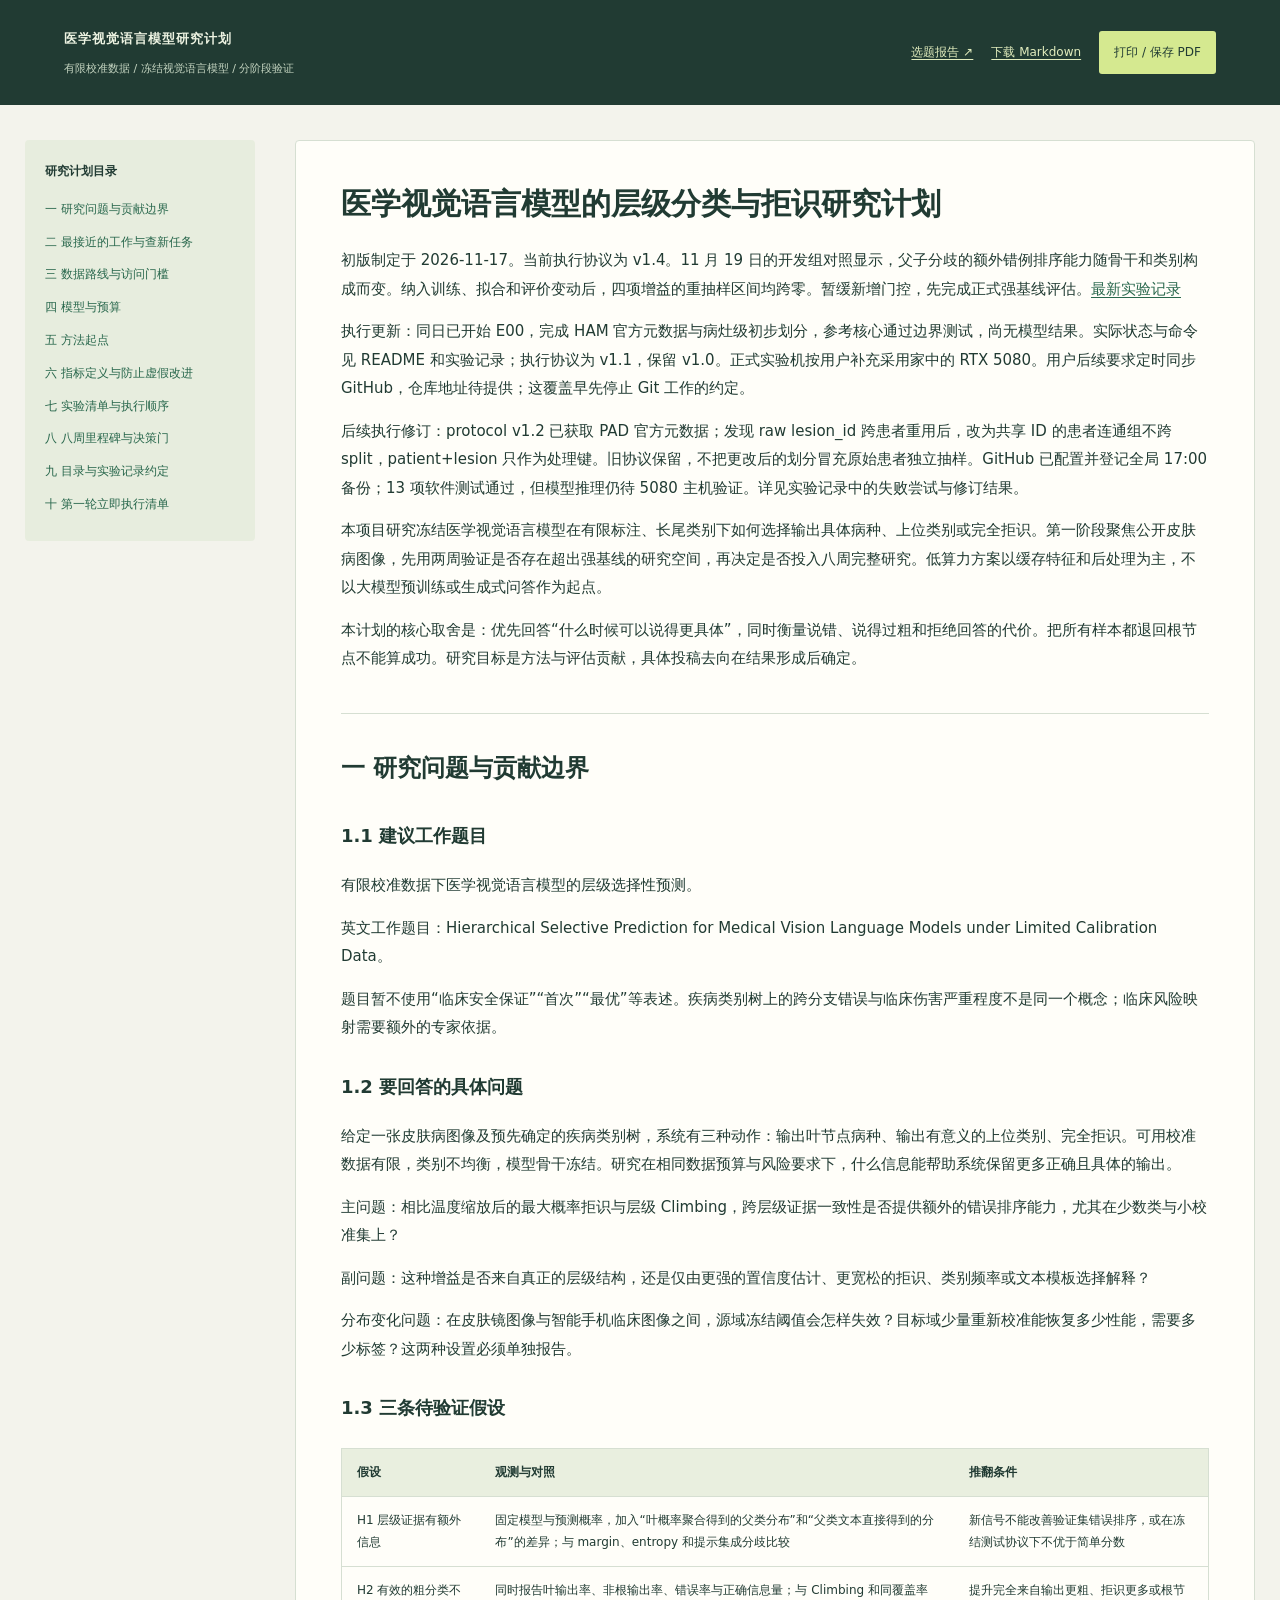
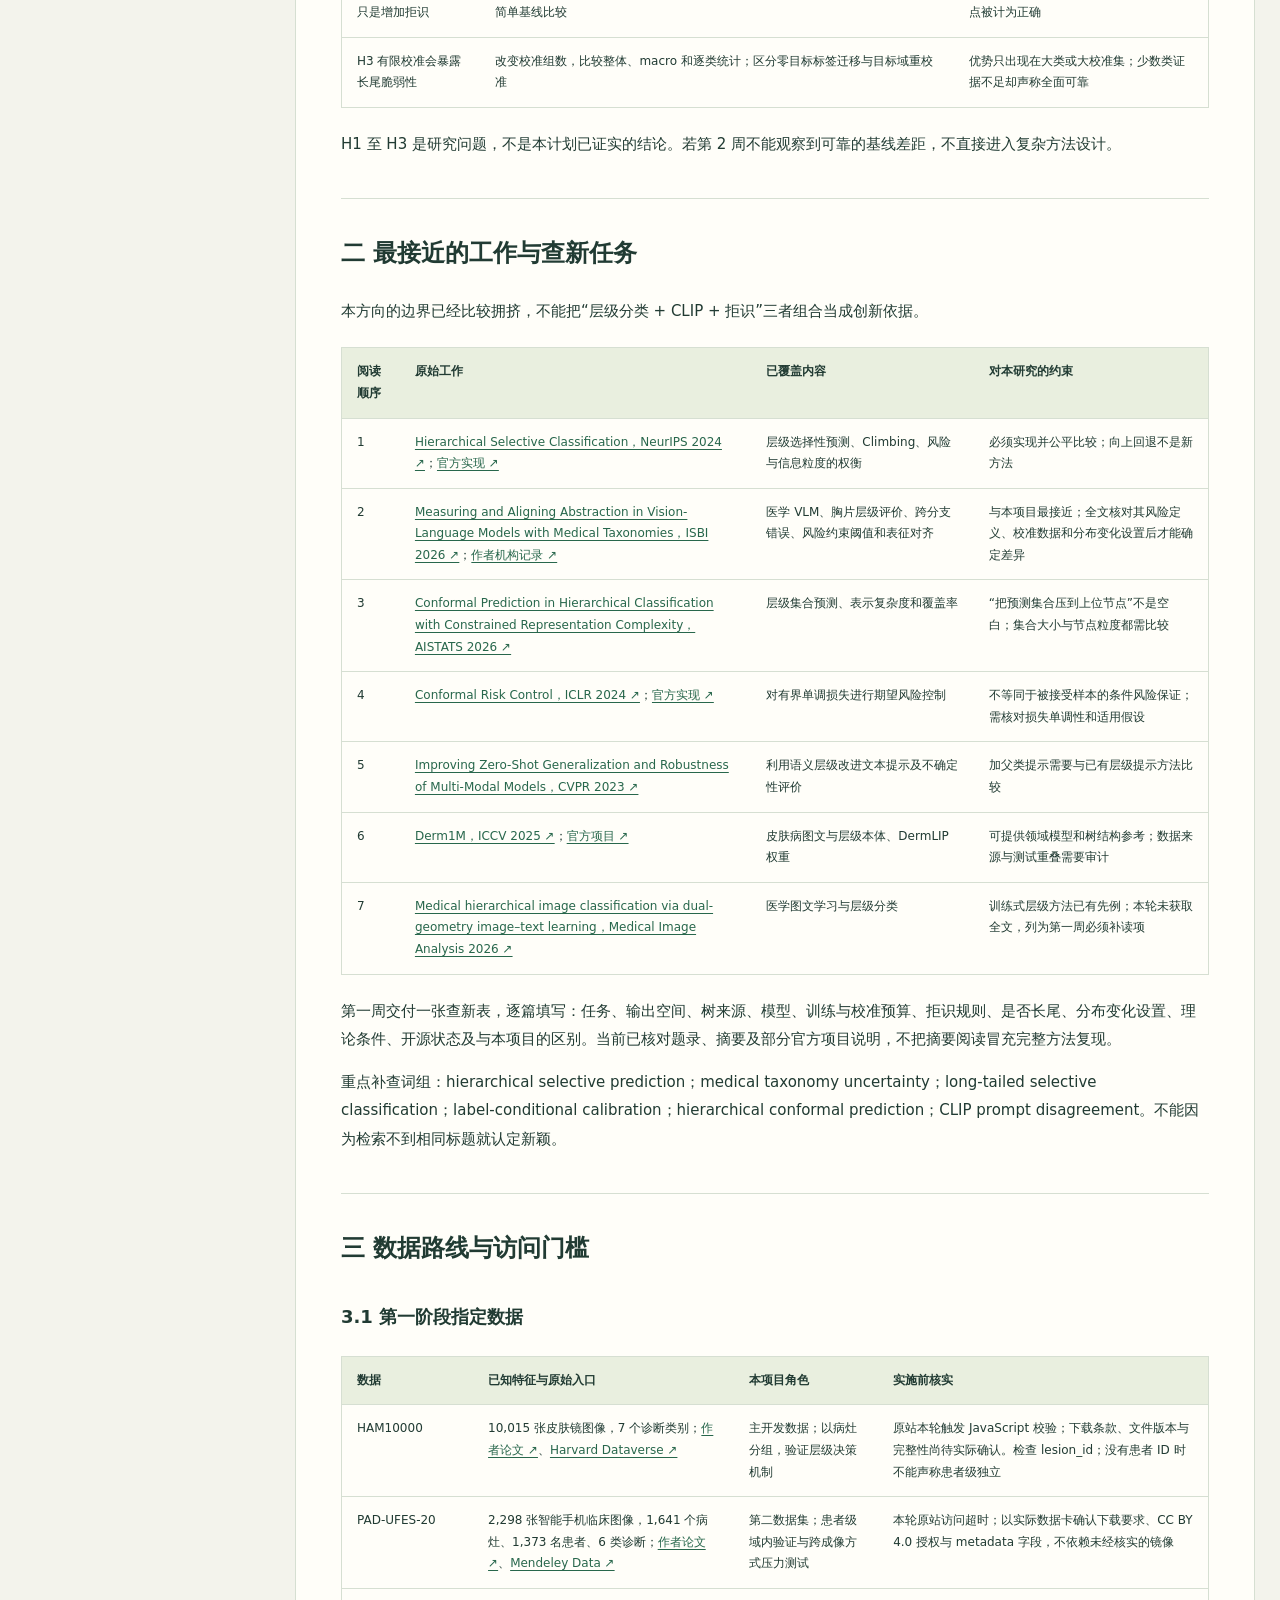
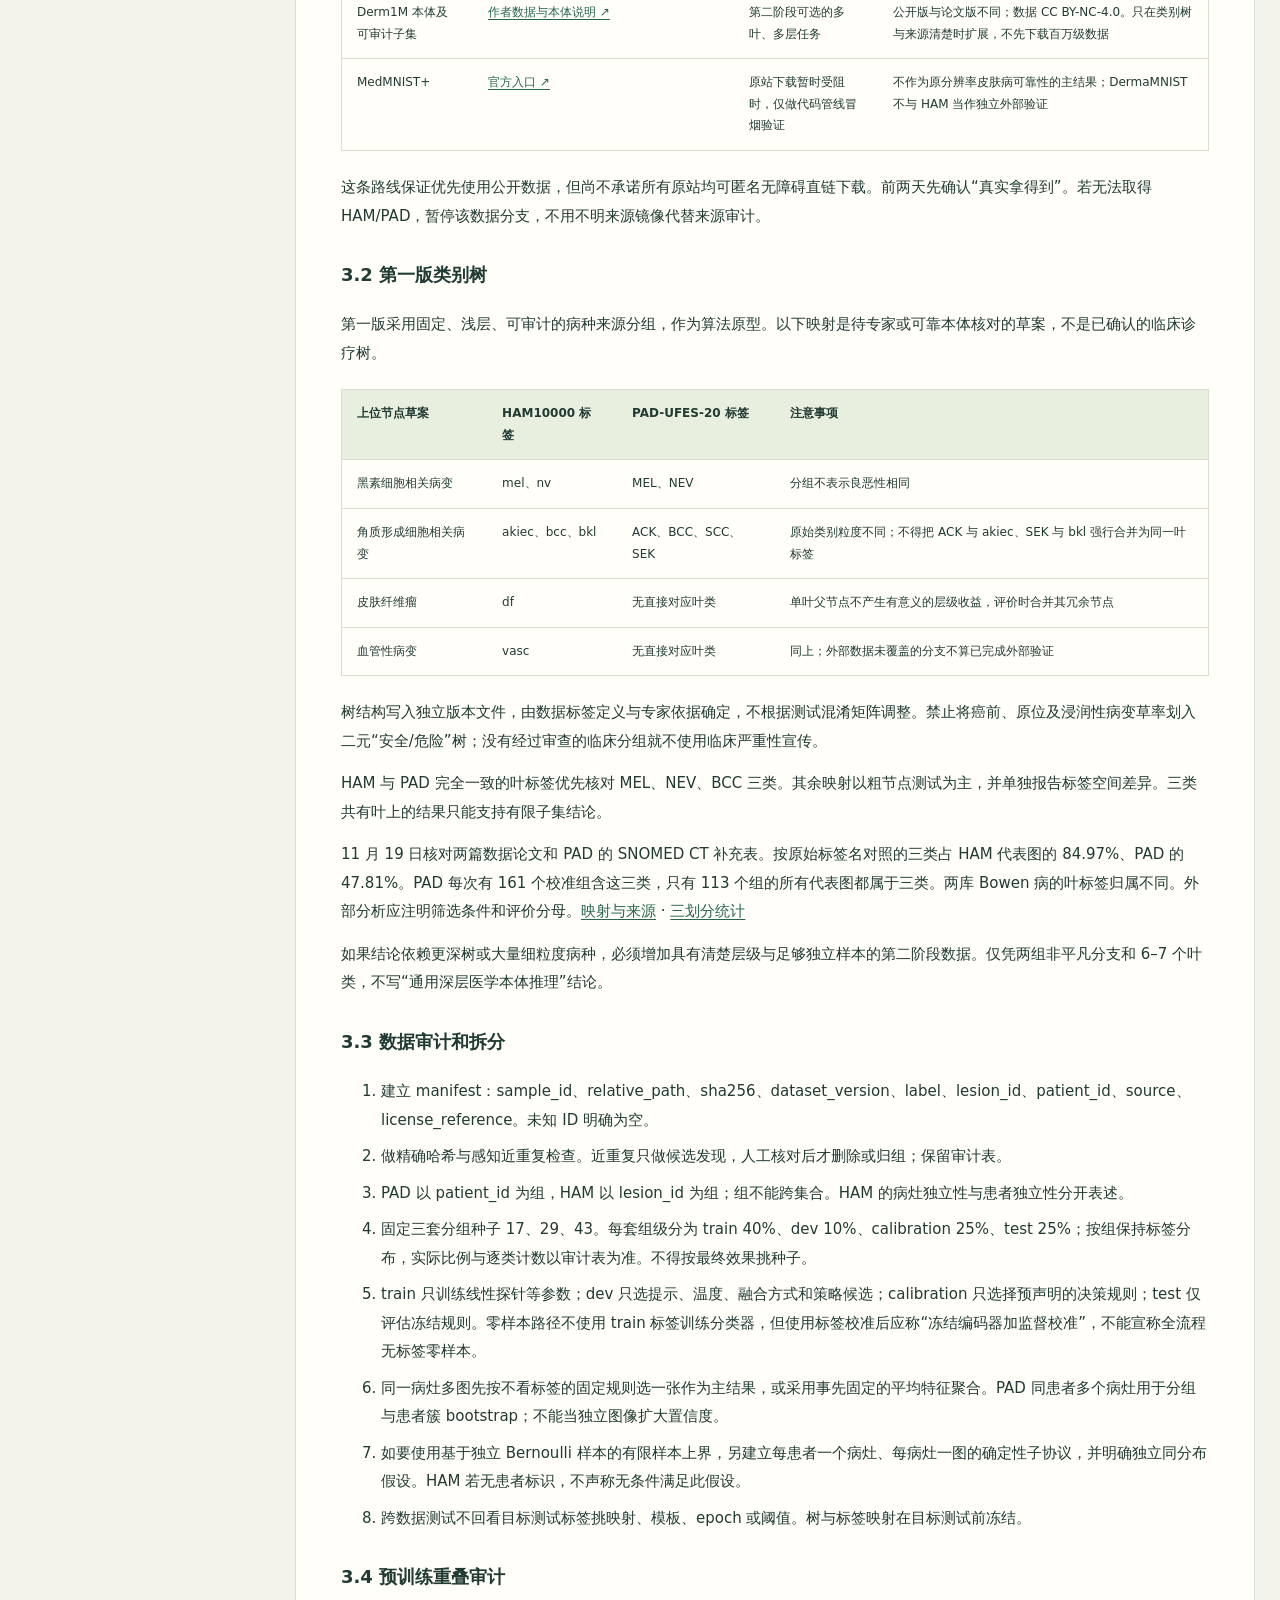
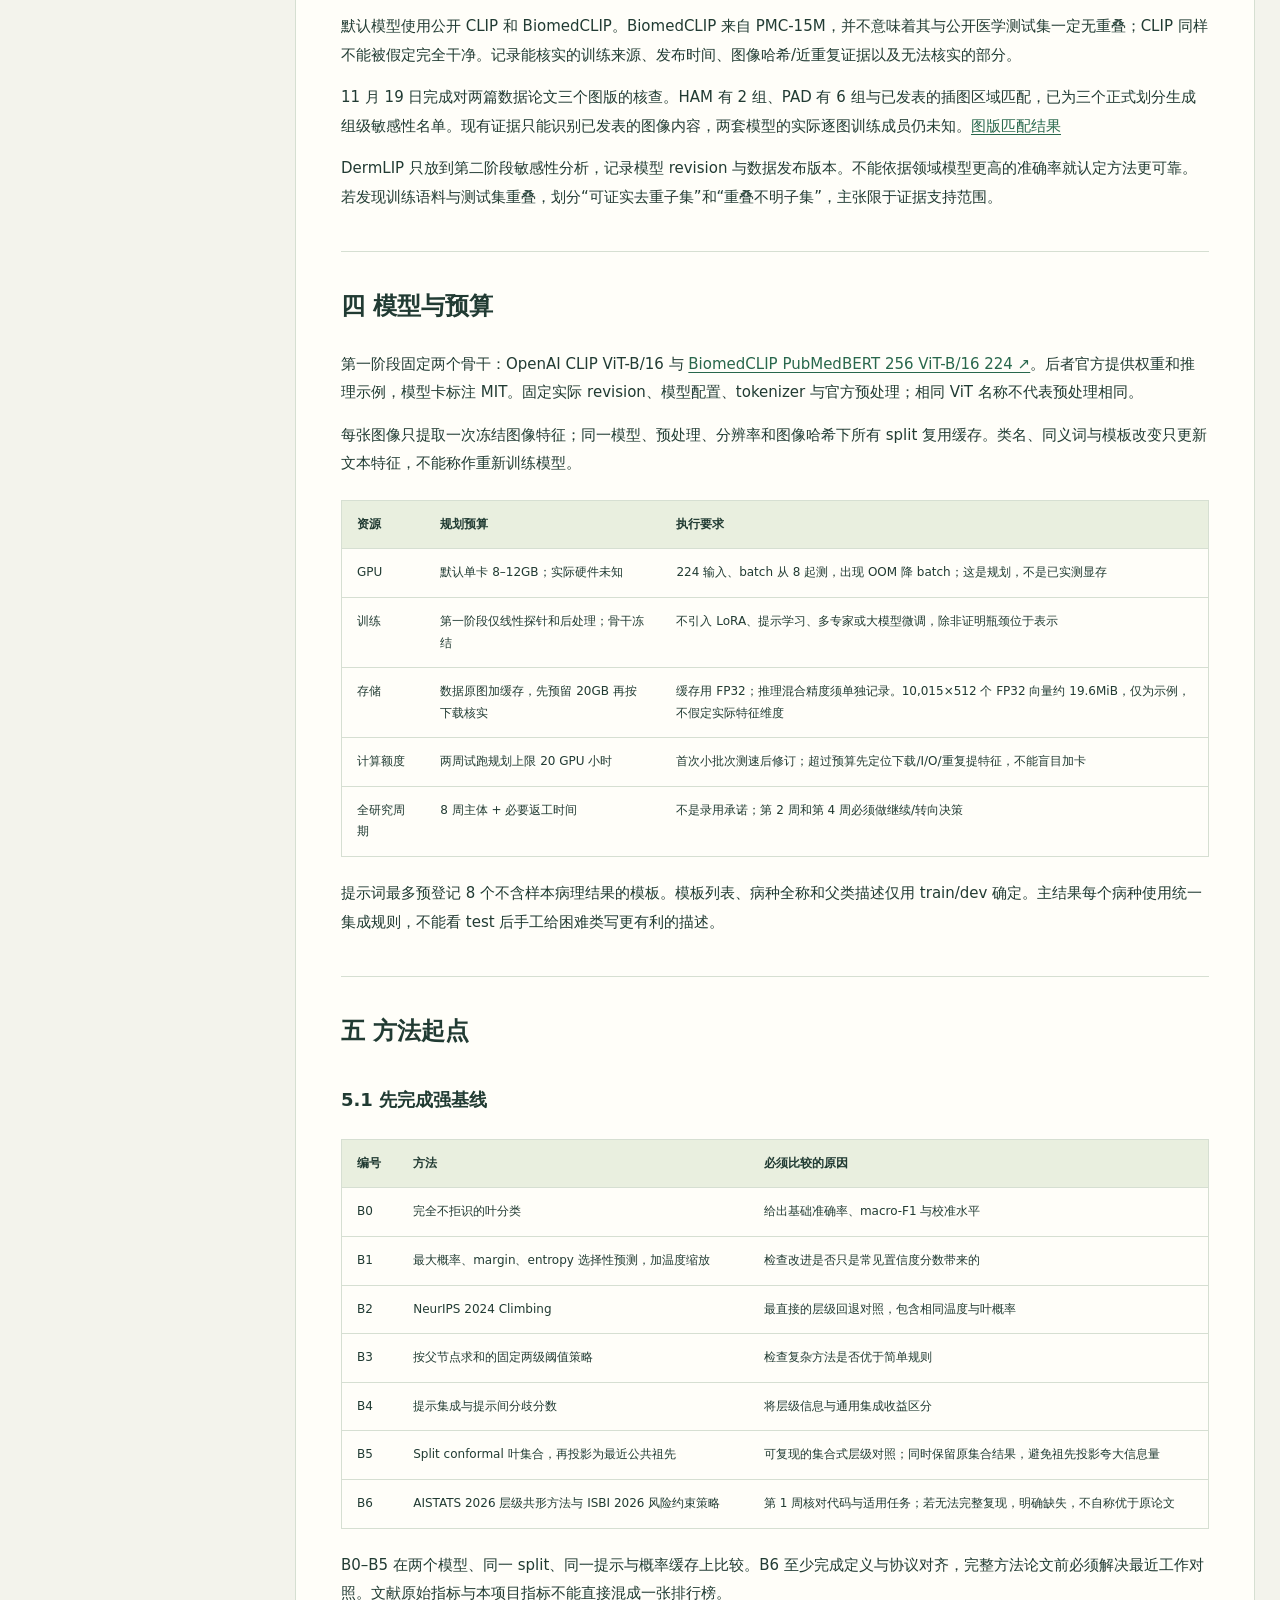
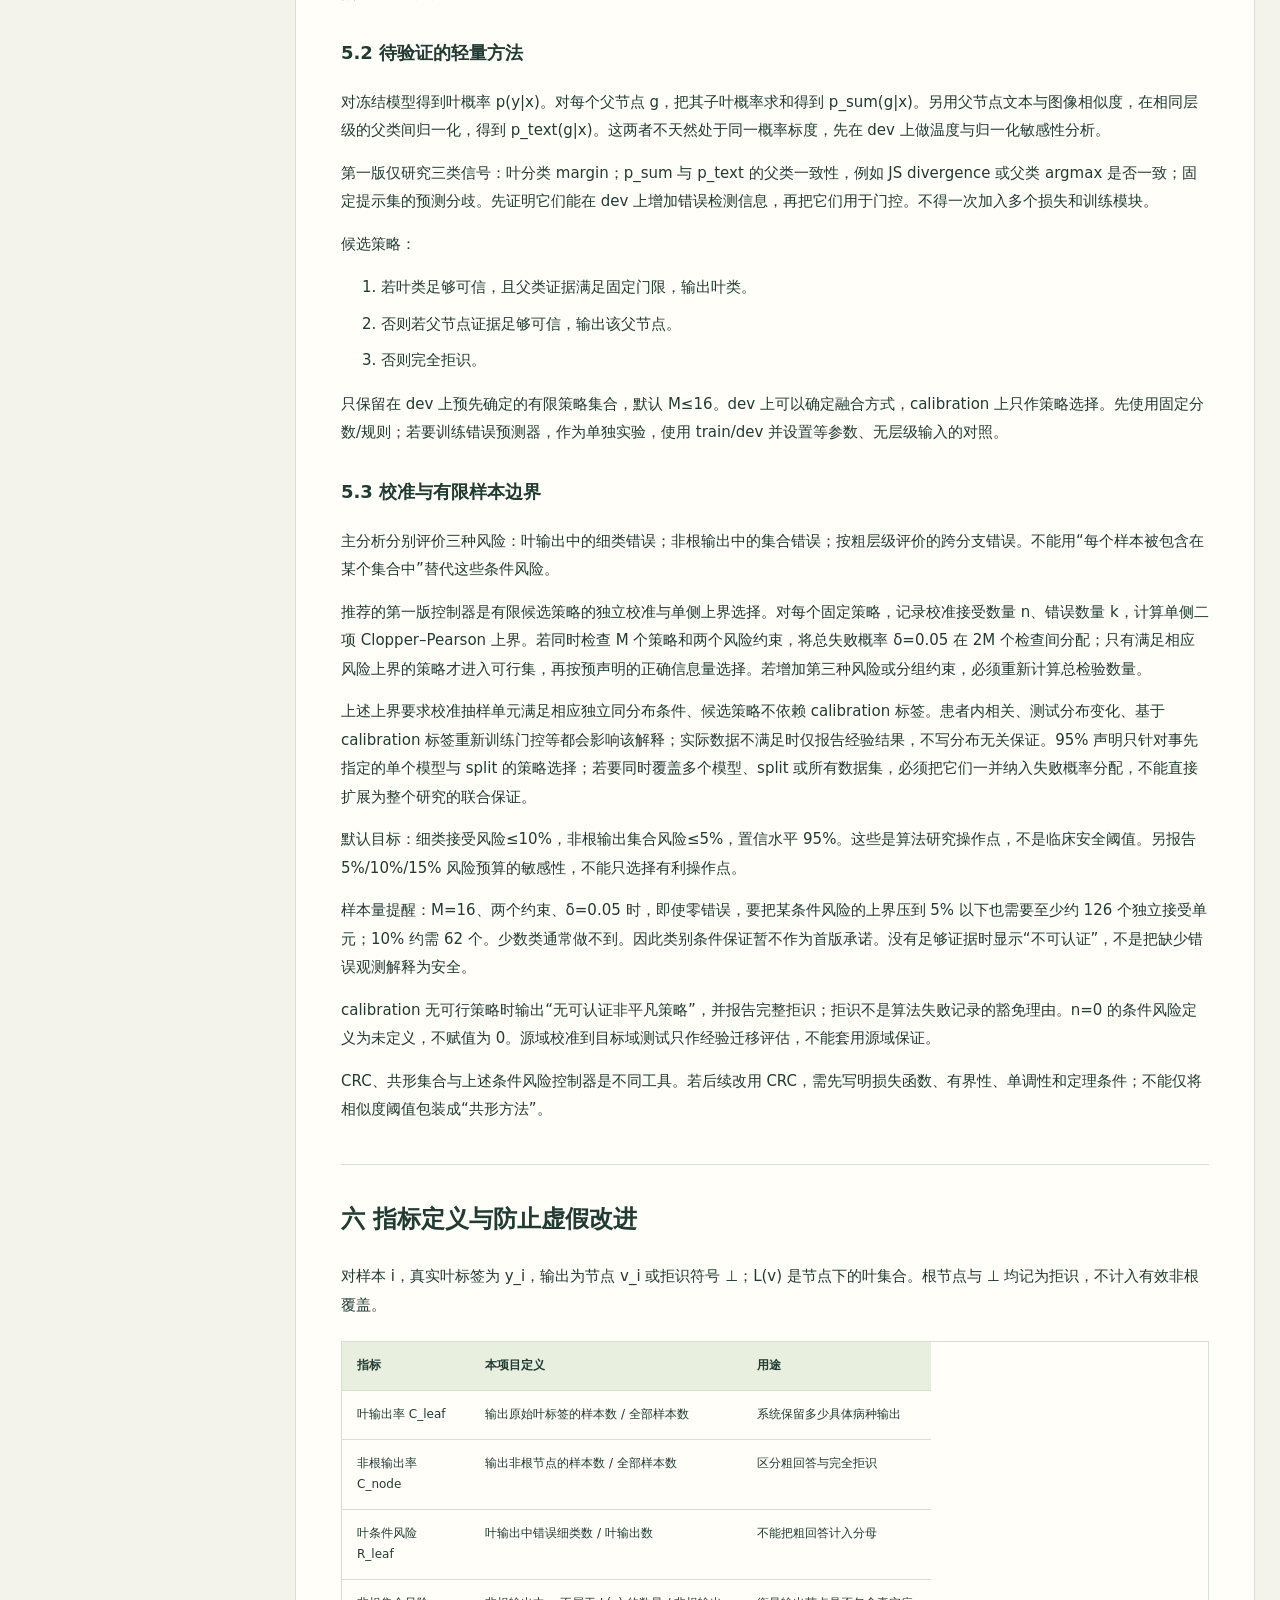
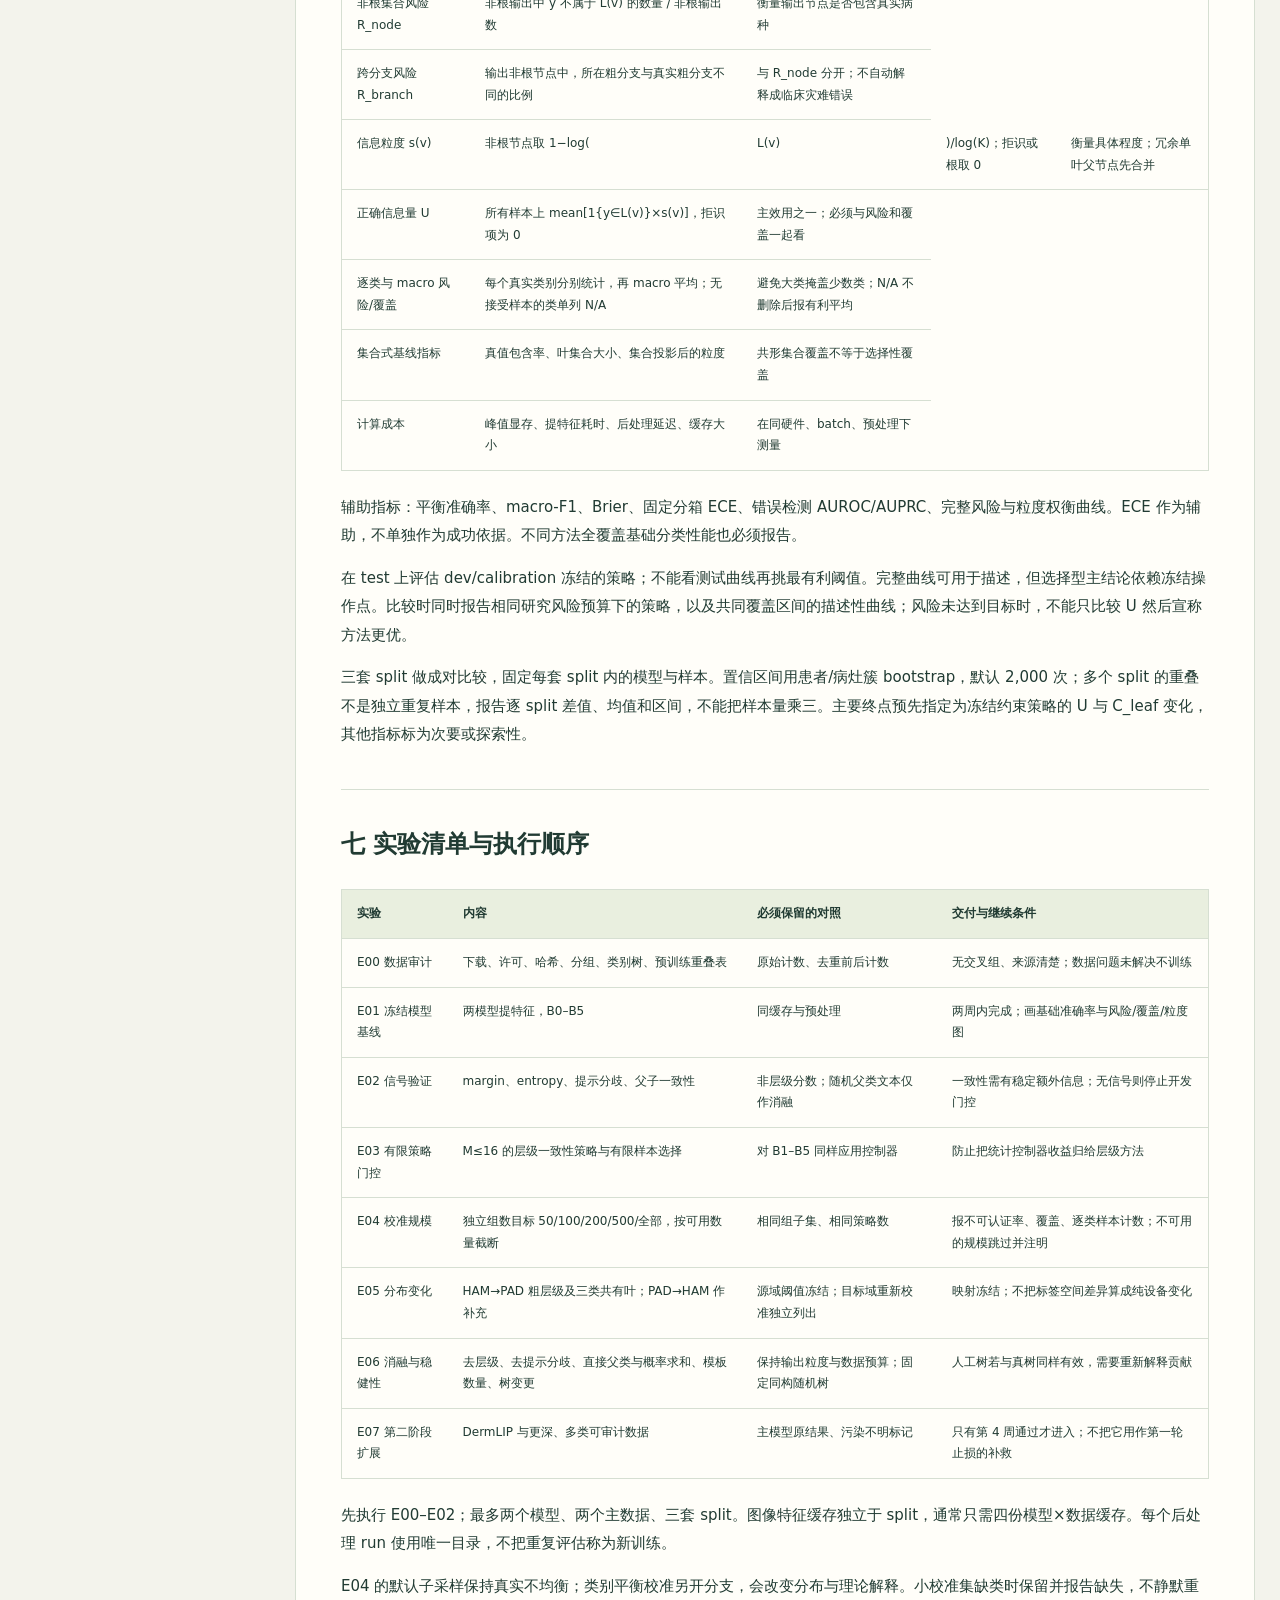
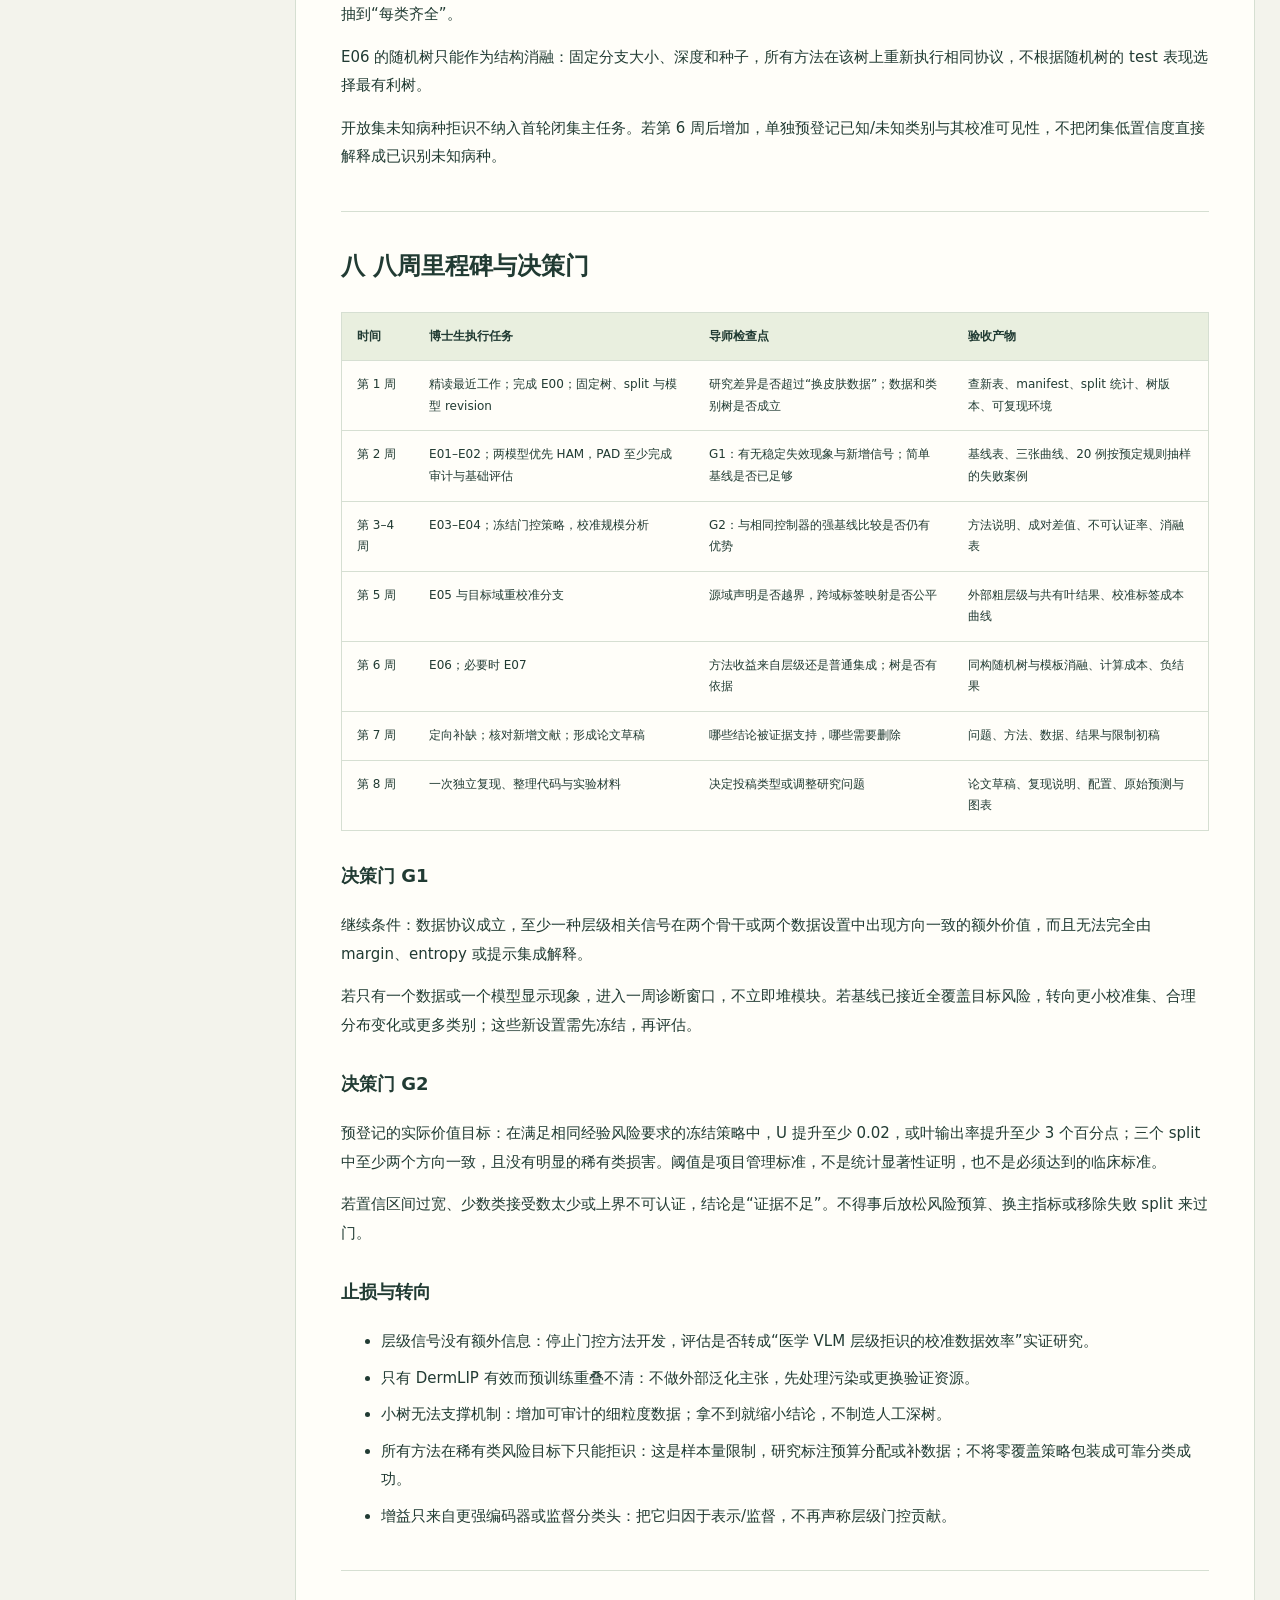
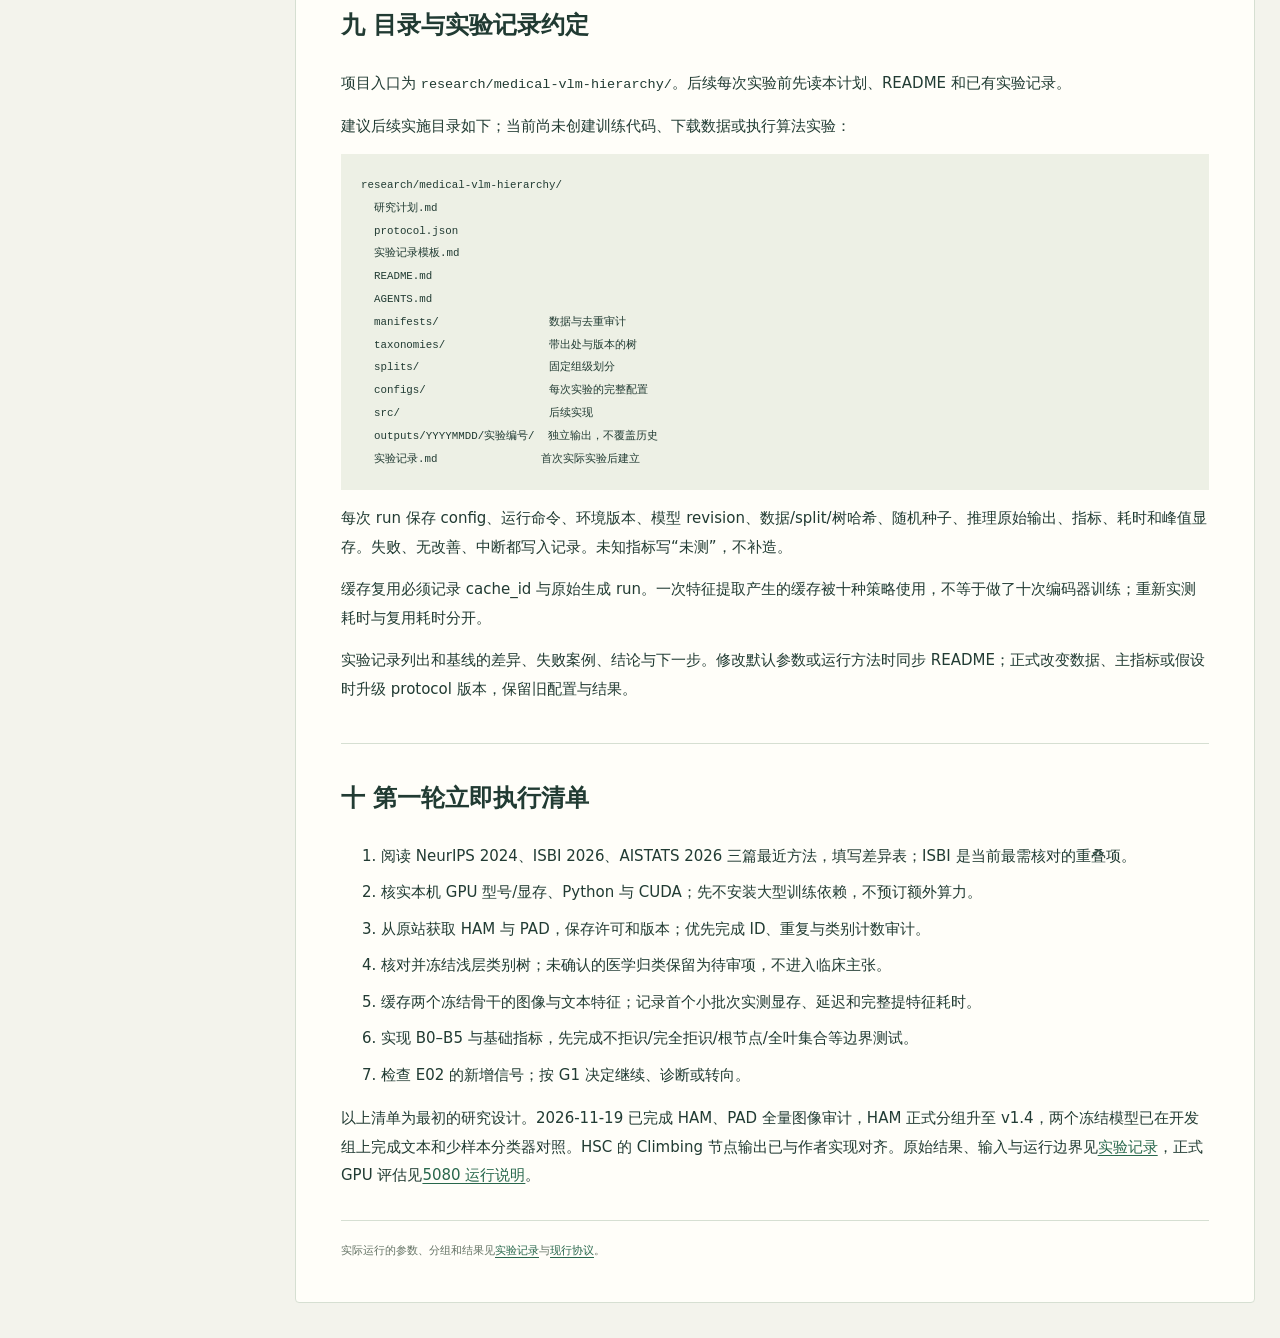
==== commit f581521f: "Quantify external label coverage and clustered risk-check failure on PAD" ====
--- a/research/medical-vlm-hierarchy/研究计划.html
+++ b/research/medical-vlm-hierarchy/研究计划.html
@@ -3,13 +3,13 @@
 </style></head><body><header><div><strong>医学视觉语言模型研究计划</strong><br><span>有限校准数据 / 冻结视觉语言模型 / 分阶段验证</span></div><div class="actions"><a href="../../docs/vision-report/index.html">选题报告 ↗</a><a href="研究计划.md" download>下载 Markdown</a><button onclick="window.print()">打印 / 保存 PDF</button></div></header><main><nav aria-label="研究计划目录"><strong>研究计划目录</strong><a href="#section-12">一 研究问题与贡献边界</a>
 <a href="#section-42">二 最接近的工作与查新任务</a>
 <a href="#section-60">三 数据路线与访问门槛</a>
-<a href="#section-109">四 模型与预算</a>
-<a href="#section-125">五 方法起点</a>
-<a href="#section-171">六 指标定义与防止虚假改进</a>
-<a href="#section-194">七 实验清单与执行顺序</a>
-<a href="#section-215">八 八周里程碑与决策门</a>
-<a href="#section-247">九 目录与实验记录约定</a>
-<a href="#section-275">十 第一轮立即执行清单</a></nav><article><h1 id="section-0">医学视觉语言模型的层级分类与拒识研究计划</h1>
+<a href="#section-111">四 模型与预算</a>
+<a href="#section-127">五 方法起点</a>
+<a href="#section-173">六 指标定义与防止虚假改进</a>
+<a href="#section-196">七 实验清单与执行顺序</a>
+<a href="#section-217">八 八周里程碑与决策门</a>
+<a href="#section-249">九 目录与实验记录约定</a>
+<a href="#section-277">十 第一轮立即执行清单</a></nav><article><h1 id="section-0">医学视觉语言模型的层级分类与拒识研究计划</h1>
 <p>初版制定于 2026-11-17。当前执行协议为 v1.4。11 月 19 日的开发组对照显示，父子分歧的额外错例排序能力随骨干和类别构成而变。纳入训练、拟合和评价变动后，四项增益的重抽样区间均跨零。暂缓新增门控，先完成正式强基线评估。<a href="实验记录.md">最新实验记录</a></p>
 <p>执行更新：同日已开始 E00，完成 HAM 官方元数据与病灶级初步划分，参考核心通过边界测试，尚无模型结果。实际状态与命令见 README 和实验记录；执行协议为 v1.1，保留 v1.0。正式实验机按用户补充采用家中的 RTX 5080。用户后续要求定时同步 GitHub，仓库地址待提供；这覆盖早先停止 Git 工作的约定。</p>
 <p>后续执行修订：protocol v1.2 已获取 PAD 官方元数据；发现 raw lesion_id 跨患者重用后，改为共享 ID 的患者连通组不跨 split，patient+lesion 只作为处理键。旧协议保留，不把更改后的划分冒充原始患者独立抽样。GitHub 已配置并登记全局 17:00 备份；13 项软件测试通过，但模型推理仍待 5080 主机验证。详见实验记录中的失败尝试与修订结果。</p>
@@ -64,8 +64,9 @@
 </tbody></table></div>
 <p>树结构写入独立版本文件，由数据标签定义与专家依据确定，不根据测试混淆矩阵调整。禁止将癌前、原位及浸润性病变草率划入二元“安全/危险”树；没有经过审查的临床分组就不使用临床严重性宣传。</p>
 <p>HAM 与 PAD 完全一致的叶标签优先核对 MEL、NEV、BCC 三类。其余映射以粗节点测试为主，并单独报告标签空间差异。三类共有叶上的结果只能支持有限子集结论。</p>
+<p>11 月 19 日核对两篇数据论文和 PAD 的 SNOMED CT 补充表。按原始标签名对照的三类占 HAM 代表图的 84.97%、PAD 的 47.81%。PAD 每次有 161 个校准组含这三类，只有 113 个组的所有代表图都属于三类。两库 Bowen 病的叶标签归属不同。外部分析应注明筛选条件和评价分母。<a href="configs/ham-pad-crosswalk-v1.json">映射与来源</a> · <a href="reports/E00-external-label-support-02.json">三划分统计</a></p>
 <p>如果结论依赖更深树或大量细粒度病种，必须增加具有清楚层级与足够独立样本的第二阶段数据。仅凭两组非平凡分支和 6–7 个叶类，不写“通用深层医学本体推理”结论。</p>
-<h3 id="section-90">3.3 数据审计和拆分</h3>
+<h3 id="section-92">3.3 数据审计和拆分</h3>
 <ol>
 <li>建立 manifest：sample_id、relative_path、sha256、dataset_version、label、lesion_id、patient_id、source、license_reference。未知 ID 明确为空。</li>
 <li>做精确哈希与感知近重复检查。近重复只做候选发现，人工核对后才删除或归组；保留审计表。</li>
@@ -76,11 +77,11 @@
 <li>如要使用基于独立 Bernoulli 样本的有限样本上界，另建立每患者一个病灶、每病灶一图的确定性子协议，并明确独立同分布假设。HAM 若无患者标识，不声称无条件满足此假设。</li>
 <li>跨数据测试不回看目标测试标签挑映射、模板、epoch 或阈值。树与标签映射在目标测试前冻结。</li>
 </ol>
-<h3 id="section-101">3.4 预训练重叠审计</h3>
+<h3 id="section-103">3.4 预训练重叠审计</h3>
 <p>默认模型使用公开 CLIP 和 BiomedCLIP。BiomedCLIP 来自 PMC-15M，并不意味着其与公开医学测试集一定无重叠；CLIP 同样不能被假定完全干净。记录能核实的训练来源、发布时间、图像哈希/近重复证据以及无法核实的部分。</p>
 <p>11 月 19 日完成对两篇数据论文三个图版的核查。HAM 有 2 组、PAD 有 6 组与已发表的插图区域匹配，已为三个正式划分生成组级敏感性名单。现有证据只能识别已发表的图像内容，两套模型的实际逐图训练成员仍未知。<a href="reports/E00-paper-sensitivity-01.json">图版匹配结果</a></p>
 <p>DermLIP 只放到第二阶段敏感性分析，记录模型 revision 与数据发布版本。不能依据领域模型更高的准确率就认定方法更可靠。若发现训练语料与测试集重叠，划分“可证实去重子集”和“重叠不明子集”，主张限于证据支持范围。</p>
-<h2 id="section-109">四 模型与预算</h2>
+<h2 id="section-111">四 模型与预算</h2>
 <p>第一阶段固定两个骨干：OpenAI CLIP ViT-B/16 与 <a href="https://huggingface.co/microsoft/BiomedCLIP-PubMedBERT_256-vit_base_patch16_224" target="_blank" rel="noopener noreferrer">BiomedCLIP PubMedBERT 256 ViT-B/16 224 ↗</a>。后者官方提供权重和推理示例，模型卡标注 MIT。固定实际 revision、模型配置、tokenizer 与官方预处理；相同 ViT 名称不代表预处理相同。</p>
 <p>每张图像只提取一次冻结图像特征；同一模型、预处理、分辨率和图像哈希下所有 split 复用缓存。类名、同义词与模板改变只更新文本特征，不能称作重新训练模型。</p>
 <div class="table-wrap"><table><thead><tr><th>资源</th><th>规划预算</th><th>执行要求</th></tr></thead><tbody>
@@ -91,8 +92,8 @@
 <tr><td>全研究周期</td><td>8 周主体 + 必要返工时间</td><td>不是录用承诺；第 2 周和第 4 周必须做继续/转向决策</td></tr>
 </tbody></table></div>
 <p>提示词最多预登记 8 个不含样本病理结果的模板。模板列表、病种全称和父类描述仅用 train/dev 确定。主结果每个病种使用统一集成规则，不能看 test 后手工给困难类写更有利的描述。</p>
-<h2 id="section-125">五 方法起点</h2>
-<h3 id="section-127">5.1 先完成强基线</h3>
+<h2 id="section-127">五 方法起点</h2>
+<h3 id="section-129">5.1 先完成强基线</h3>
 <div class="table-wrap"><table><thead><tr><th>编号</th><th>方法</th><th>必须比较的原因</th></tr></thead><tbody>
 <tr><td>B0</td><td>完全不拒识的叶分类</td><td>给出基础准确率、macro-F1 与校准水平</td></tr>
 <tr><td>B1</td><td>最大概率、margin、entropy 选择性预测，加温度缩放</td><td>检查改进是否只是常见置信度分数带来的</td></tr>
@@ -103,7 +104,7 @@
 <tr><td>B6</td><td>AISTATS 2026 层级共形方法与 ISBI 2026 风险约束策略</td><td>第 1 周核对代码与适用任务；若无法完整复现，明确缺失，不自称优于原论文</td></tr>
 </tbody></table></div>
 <p>B0–B5 在两个模型、同一 split、同一提示与概率缓存上比较。B6 至少完成定义与协议对齐，完整方法论文前必须解决最近工作对照。文献原始指标与本项目指标不能直接混成一张排行榜。</p>
-<h3 id="section-141">5.2 待验证的轻量方法</h3>
+<h3 id="section-143">5.2 待验证的轻量方法</h3>
 <p>对冻结模型得到叶概率 p(y|x)。对每个父节点 g，把其子叶概率求和得到 p_sum(g|x)。另用父节点文本与图像相似度，在相同层级的父类间归一化，得到 p_text(g|x)。这两者不天然处于同一概率标度，先在 dev 上做温度与归一化敏感性分析。</p>
 <p>第一版仅研究三类信号：叶分类 margin；p_sum 与 p_text 的父类一致性，例如 JS divergence 或父类 argmax 是否一致；固定提示集的预测分歧。先证明它们能在 dev 上增加错误检测信息，再把它们用于门控。不得一次加入多个损失和训练模块。</p>
 <p>候选策略：</p>
@@ -113,7 +114,7 @@
 <li>否则完全拒识。</li>
 </ol>
 <p>只保留在 dev 上预先确定的有限策略集合，默认 M≤16。dev 上可以确定融合方式，calibration 上只作策略选择。先使用固定分数/规则；若要训练错误预测器，作为单独实验，使用 train/dev 并设置等参数、无层级输入的对照。</p>
-<h3 id="section-155">5.3 校准与有限样本边界</h3>
+<h3 id="section-157">5.3 校准与有限样本边界</h3>
 <p>主分析分别评价三种风险：叶输出中的细类错误；非根输出中的集合错误；按粗层级评价的跨分支错误。不能用“每个样本被包含在某个集合中”替代这些条件风险。</p>
 <p>推荐的第一版控制器是有限候选策略的独立校准与单侧上界选择。对每个固定策略，记录校准接受数量 n、错误数量 k，计算单侧二项 Clopper–Pearson 上界。若同时检查 M 个策略和两个风险约束，将总失败概率 δ=0.05 在 2M 个检查间分配；只有满足相应风险上界的策略才进入可行集，再按预声明的正确信息量选择。若增加第三种风险或分组约束，必须重新计算总检验数量。</p>
 <p>上述上界要求校准抽样单元满足相应独立同分布条件、候选策略不依赖 calibration 标签。患者内相关、测试分布变化、基于 calibration 标签重新训练门控等都会影响该解释；实际数据不满足时仅报告经验结果，不写分布无关保证。95% 声明只针对事先指定的单个模型与 split 的策略选择；若要同时覆盖多个模型、split 或所有数据集，必须把它们一并纳入失败概率分配，不能直接扩展为整个研究的联合保证。</p>
@@ -121,7 +122,7 @@
 <p>样本量提醒：M=16、两个约束、δ=0.05 时，即使零错误，要把某条件风险的上界压到 5% 以下也需要至少约 126 个独立接受单元；10% 约需 62 个。少数类通常做不到。因此类别条件保证暂不作为首版承诺。没有足够证据时显示“不可认证”，不是把缺少错误观测解释为安全。</p>
 <p>calibration 无可行策略时输出“无可认证非平凡策略”，并报告完整拒识；拒识不是算法失败记录的豁免理由。n=0 的条件风险定义为未定义，不赋值为 0。源域校准到目标域测试只作经验迁移评估，不能套用源域保证。</p>
 <p>CRC、共形集合与上述条件风险控制器是不同工具。若后续改用 CRC，需先写明损失函数、有界性、单调性和定理条件；不能仅将相似度阈值包装成“共形方法”。</p>
-<h2 id="section-171">六 指标定义与防止虚假改进</h2>
+<h2 id="section-173">六 指标定义与防止虚假改进</h2>
 <p>对样本 i，真实叶标签为 y_i，输出为节点 v_i 或拒识符号 ⊥；L(v) 是节点下的叶集合。根节点与 ⊥ 均记为拒识，不计入有效非根覆盖。</p>
 <div class="table-wrap"><table><thead><tr><th>指标</th><th>本项目定义</th><th>用途</th></tr></thead><tbody>
 <tr><td>叶输出率 C_leaf</td><td>输出原始叶标签的样本数 / 全部样本数</td><td>系统保留多少具体病种输出</td></tr>
@@ -138,7 +139,7 @@
 <p>辅助指标：平衡准确率、macro-F1、Brier、固定分箱 ECE、错误检测 AUROC/AUPRC、完整风险与粒度权衡曲线。ECE 作为辅助，不单独作为成功依据。不同方法全覆盖基础分类性能也必须报告。</p>
 <p>在 test 上评估 dev/calibration 冻结的策略；不能看测试曲线再挑最有利阈值。完整曲线可用于描述，但选择型主结论依赖冻结操作点。比较时同时报告相同研究风险预算下的策略，以及共同覆盖区间的描述性曲线；风险未达到目标时，不能只比较 U 然后宣称方法更优。</p>
 <p>三套 split 做成对比较，固定每套 split 内的模型与样本。置信区间用患者/病灶簇 bootstrap，默认 2,000 次；多个 split 的重叠不是独立重复样本，报告逐 split 差值、均值和区间，不能把样本量乘三。主要终点预先指定为冻结约束策略的 U 与 C_leaf 变化，其他指标标为次要或探索性。</p>
-<h2 id="section-194">七 实验清单与执行顺序</h2>
+<h2 id="section-196">七 实验清单与执行顺序</h2>
 <div class="table-wrap"><table><thead><tr><th>实验</th><th>内容</th><th>必须保留的对照</th><th>交付与继续条件</th></tr></thead><tbody>
 <tr><td>E00 数据审计</td><td>下载、许可、哈希、分组、类别树、预训练重叠表</td><td>原始计数、去重前后计数</td><td>无交叉组、来源清楚；数据问题未解决不训练</td></tr>
 <tr><td>E01 冻结模型基线</td><td>两模型提特征，B0–B5</td><td>同缓存与预处理</td><td>两周内完成；画基础准确率与风险/覆盖/粒度图</td></tr>
@@ -153,7 +154,7 @@
 <p>E04 的默认子采样保持真实不均衡；类别平衡校准另开分支，会改变分布与理论解释。小校准集缺类时保留并报告缺失，不静默重抽到“每类齐全”。</p>
 <p>E06 的随机树只能作为结构消融：固定分支大小、深度和种子，所有方法在该树上重新执行相同协议，不根据随机树的 test 表现选择最有利树。</p>
 <p>开放集未知病种拒识不纳入首轮闭集主任务。若第 6 周后增加，单独预登记已知/未知类别与其校准可见性，不把闭集低置信度直接解释成已识别未知病种。</p>
-<h2 id="section-215">八 八周里程碑与决策门</h2>
+<h2 id="section-217">八 八周里程碑与决策门</h2>
 <div class="table-wrap"><table><thead><tr><th>时间</th><th>博士生执行任务</th><th>导师检查点</th><th>验收产物</th></tr></thead><tbody>
 <tr><td>第 1 周</td><td>精读最近工作；完成 E00；固定树、split 与模型 revision</td><td>研究差异是否超过“换皮肤数据”；数据和类别树是否成立</td><td>查新表、manifest、split 统计、树版本、可复现环境</td></tr>
 <tr><td>第 2 周</td><td>E01–E02；两模型优先 HAM，PAD 至少完成审计与基础评估</td><td>G1：有无稳定失效现象与新增信号；简单基线是否已足够</td><td>基线表、三张曲线、20 例按预定规则抽样的失败案例</td></tr>
@@ -163,13 +164,13 @@
 <tr><td>第 7 周</td><td>定向补缺；核对新增文献；形成论文草稿</td><td>哪些结论被证据支持，哪些需要删除</td><td>问题、方法、数据、结果与限制初稿</td></tr>
 <tr><td>第 8 周</td><td>一次独立复现、整理代码与实验材料</td><td>决定投稿类型或调整研究问题</td><td>论文草稿、复现说明、配置、原始预测与图表</td></tr>
 </tbody></table></div>
-<h3 id="section-227">决策门 G1</h3>
+<h3 id="section-229">决策门 G1</h3>
 <p>继续条件：数据协议成立，至少一种层级相关信号在两个骨干或两个数据设置中出现方向一致的额外价值，而且无法完全由 margin、entropy 或提示集成解释。</p>
 <p>若只有一个数据或一个模型显示现象，进入一周诊断窗口，不立即堆模块。若基线已接近全覆盖目标风险，转向更小校准集、合理分布变化或更多类别；这些新设置需先冻结，再评估。</p>
-<h3 id="section-233">决策门 G2</h3>
+<h3 id="section-235">决策门 G2</h3>
 <p>预登记的实际价值目标：在满足相同经验风险要求的冻结策略中，U 提升至少 0.02，或叶输出率提升至少 3 个百分点；三个 split 中至少两个方向一致，且没有明显的稀有类损害。阈值是项目管理标准，不是统计显著性证明，也不是必须达到的临床标准。</p>
 <p>若置信区间过宽、少数类接受数太少或上界不可认证，结论是“证据不足”。不得事后放松风险预算、换主指标或移除失败 split 来过门。</p>
-<h3 id="section-239">止损与转向</h3>
+<h3 id="section-241">止损与转向</h3>
 <ul>
 <li>层级信号没有额外信息：停止门控方法开发，评估是否转成“医学 VLM 层级拒识的校准数据效率”实证研究。</li>
 <li>只有 DermLIP 有效而预训练重叠不清：不做外部泛化主张，先处理污染或更换验证资源。</li>
@@ -177,7 +178,7 @@
 <li>所有方法在稀有类风险目标下只能拒识：这是样本量限制，研究标注预算分配或补数据；不将零覆盖策略包装成可靠分类成功。</li>
 <li>增益只来自更强编码器或监督分类头：把它归因于表示/监督，不再声称层级门控贡献。</li>
 </ul>
-<h2 id="section-247">九 目录与实验记录约定</h2>
+<h2 id="section-249">九 目录与实验记录约定</h2>
 <p>项目入口为 <code>research/medical-vlm-hierarchy/</code>。后续每次实验前先读本计划、README 和已有实验记录。</p>
 <p>建议后续实施目录如下；当前尚未创建训练代码、下载数据或执行算法实验：</p>
 <pre><code>research/medical-vlm-hierarchy/
@@ -196,7 +197,7 @@
 <p>每次 run 保存 config、运行命令、环境版本、模型 revision、数据/split/树哈希、随机种子、推理原始输出、指标、耗时和峰值显存。失败、无改善、中断都写入记录。未知指标写“未测”，不补造。</p>
 <p>缓存复用必须记录 cache_id 与原始生成 run。一次特征提取产生的缓存被十种策略使用，不等于做了十次编码器训练；重新实测耗时与复用耗时分开。</p>
 <p>实验记录列出和基线的差异、失败案例、结论与下一步。修改默认参数或运行方法时同步 README；正式改变数据、主指标或假设时升级 protocol 版本，保留旧配置与结果。</p>
-<h2 id="section-275">十 第一轮立即执行清单</h2>
+<h2 id="section-277">十 第一轮立即执行清单</h2>
 <ol>
 <li>阅读 NeurIPS 2024、ISBI 2026、AISTATS 2026 三篇最近方法，填写差异表；ISBI 是当前最需核对的重叠项。</li>
 <li>核实本机 GPU 型号/显存、Python 与 CUDA；先不安装大型训练依赖，不预订额外算力。</li>
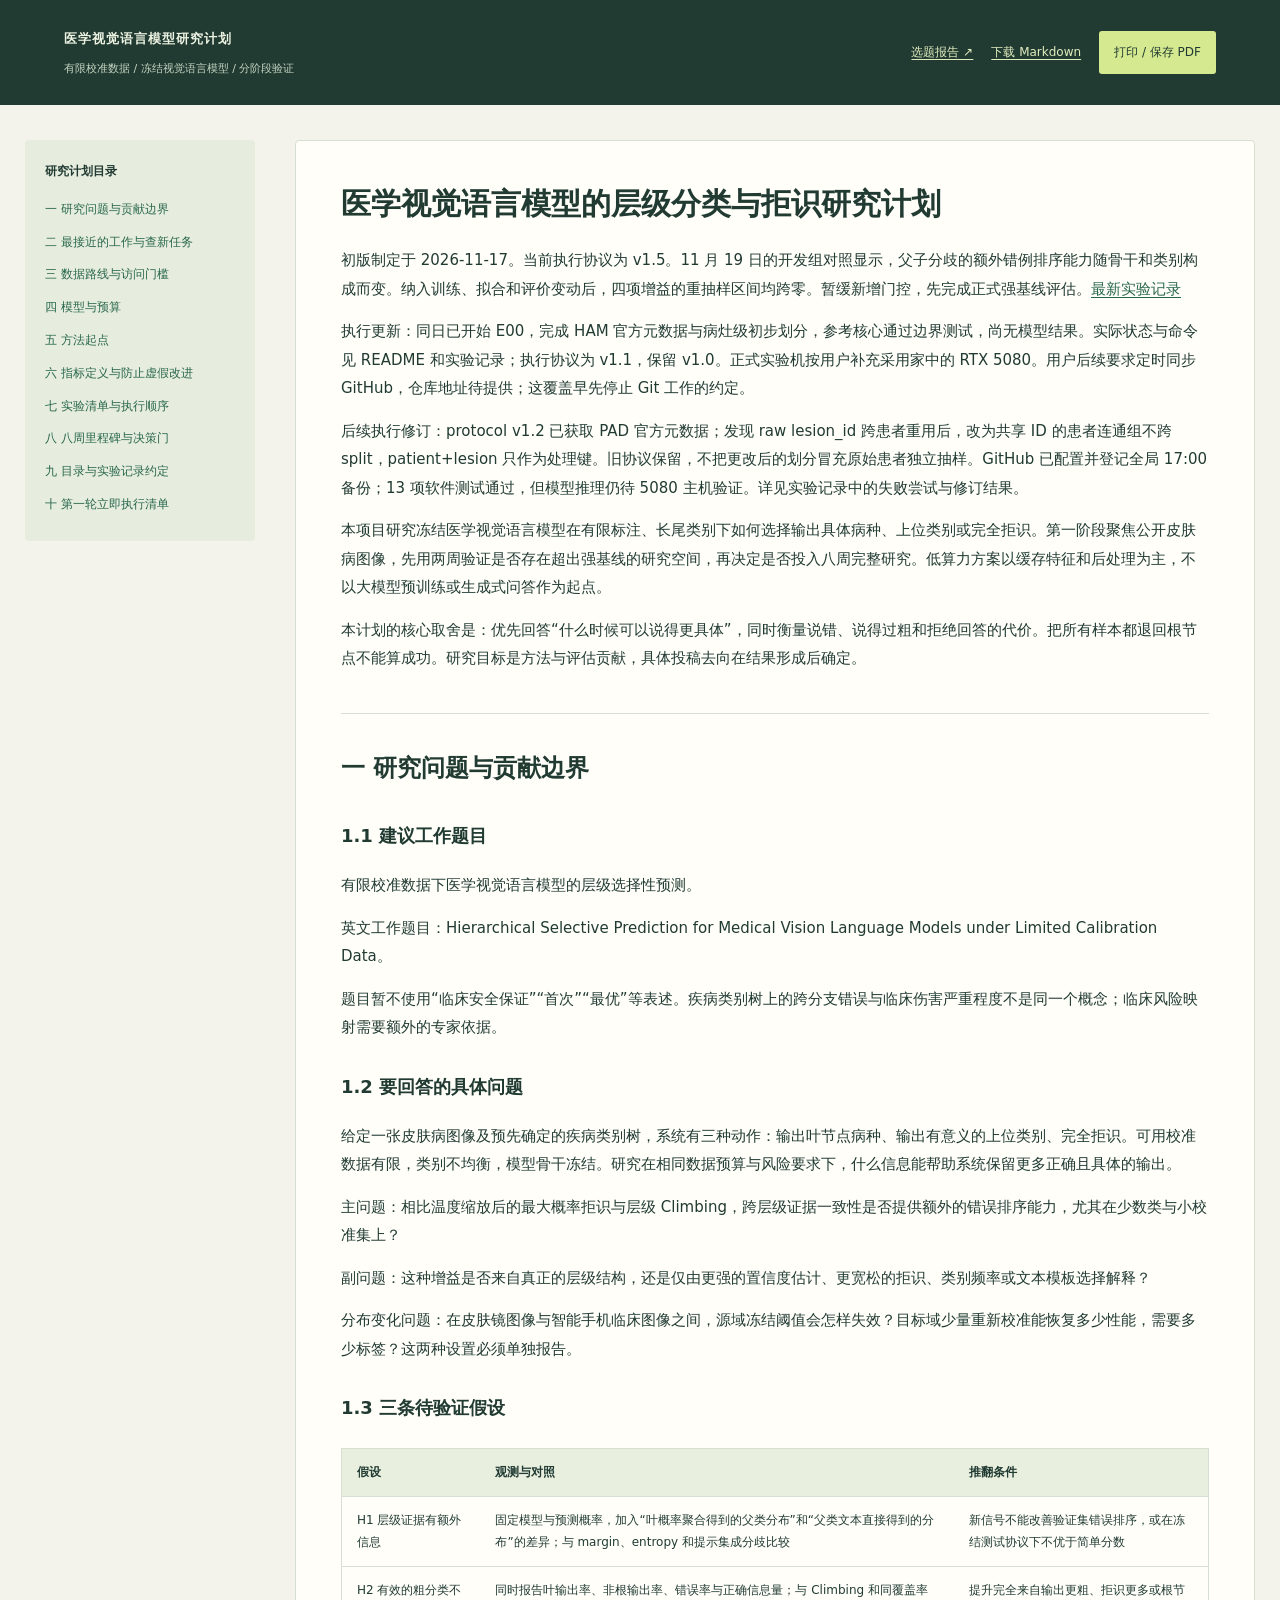
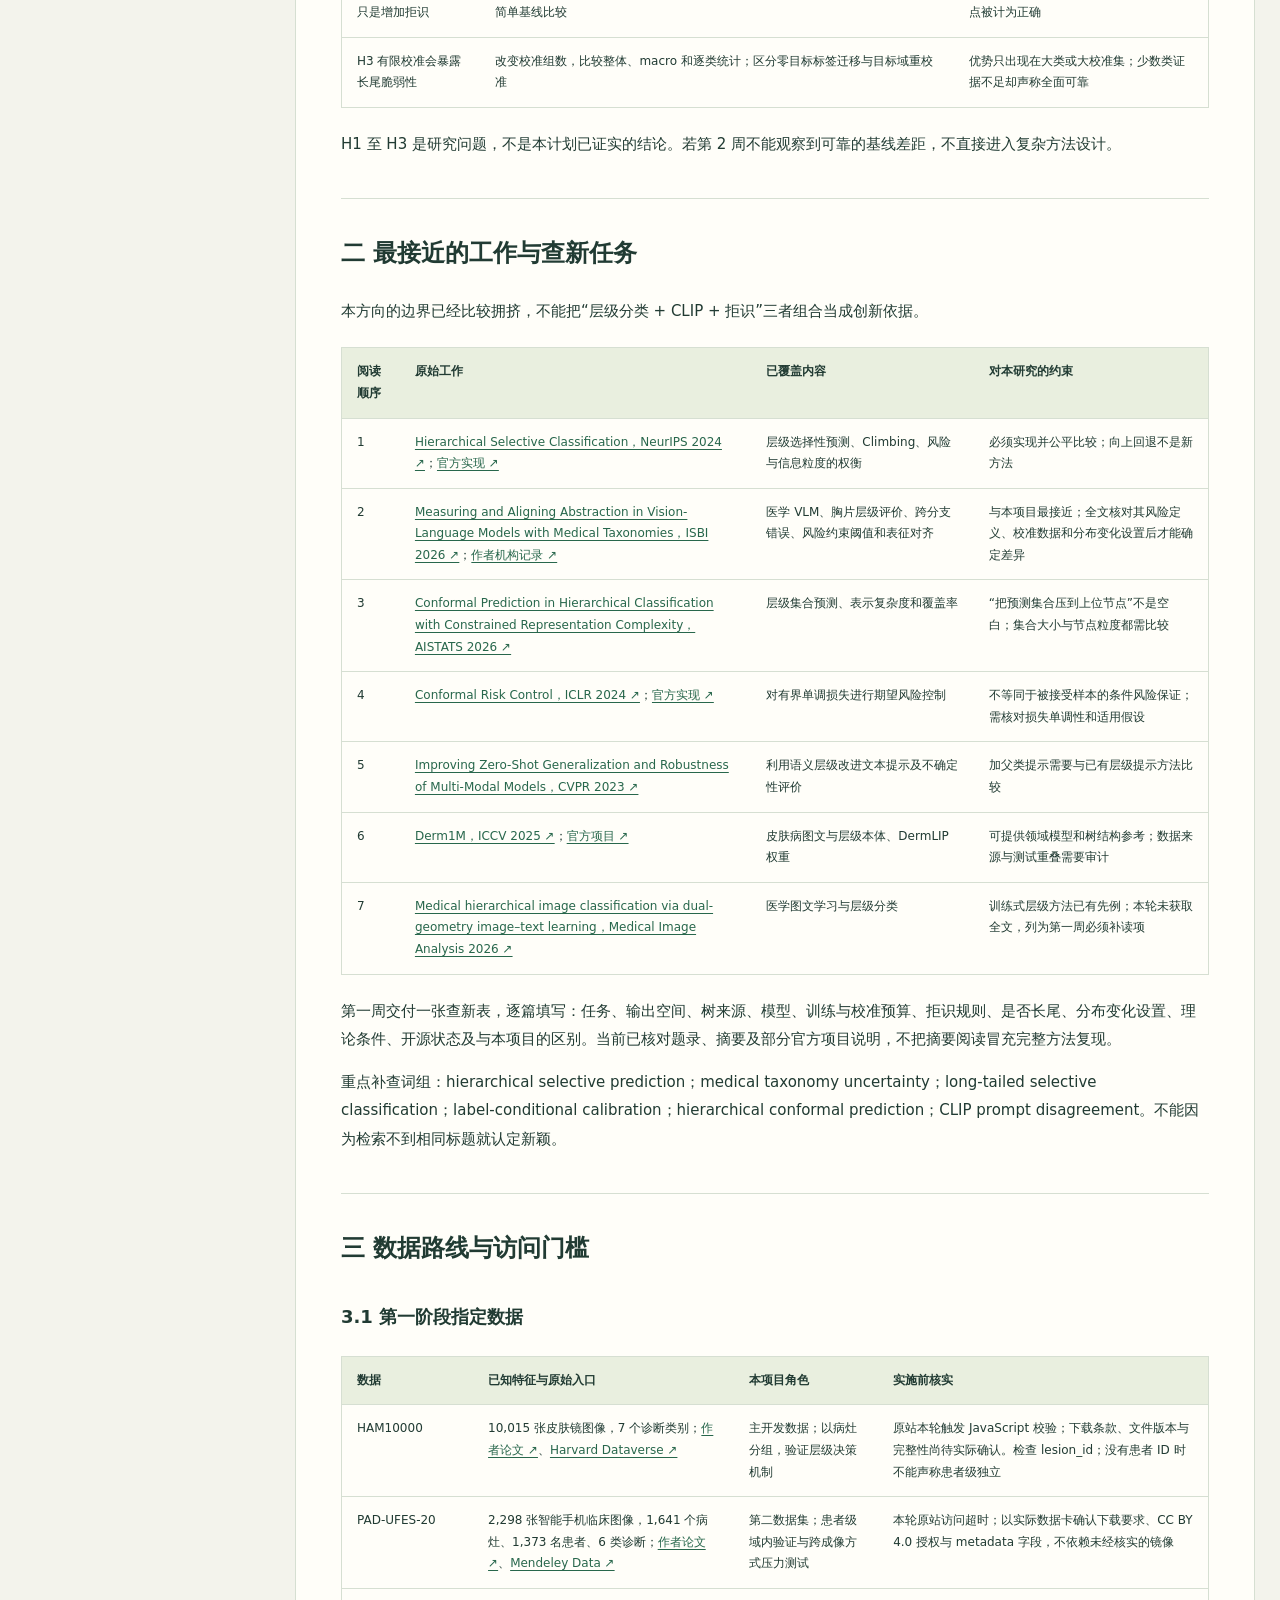
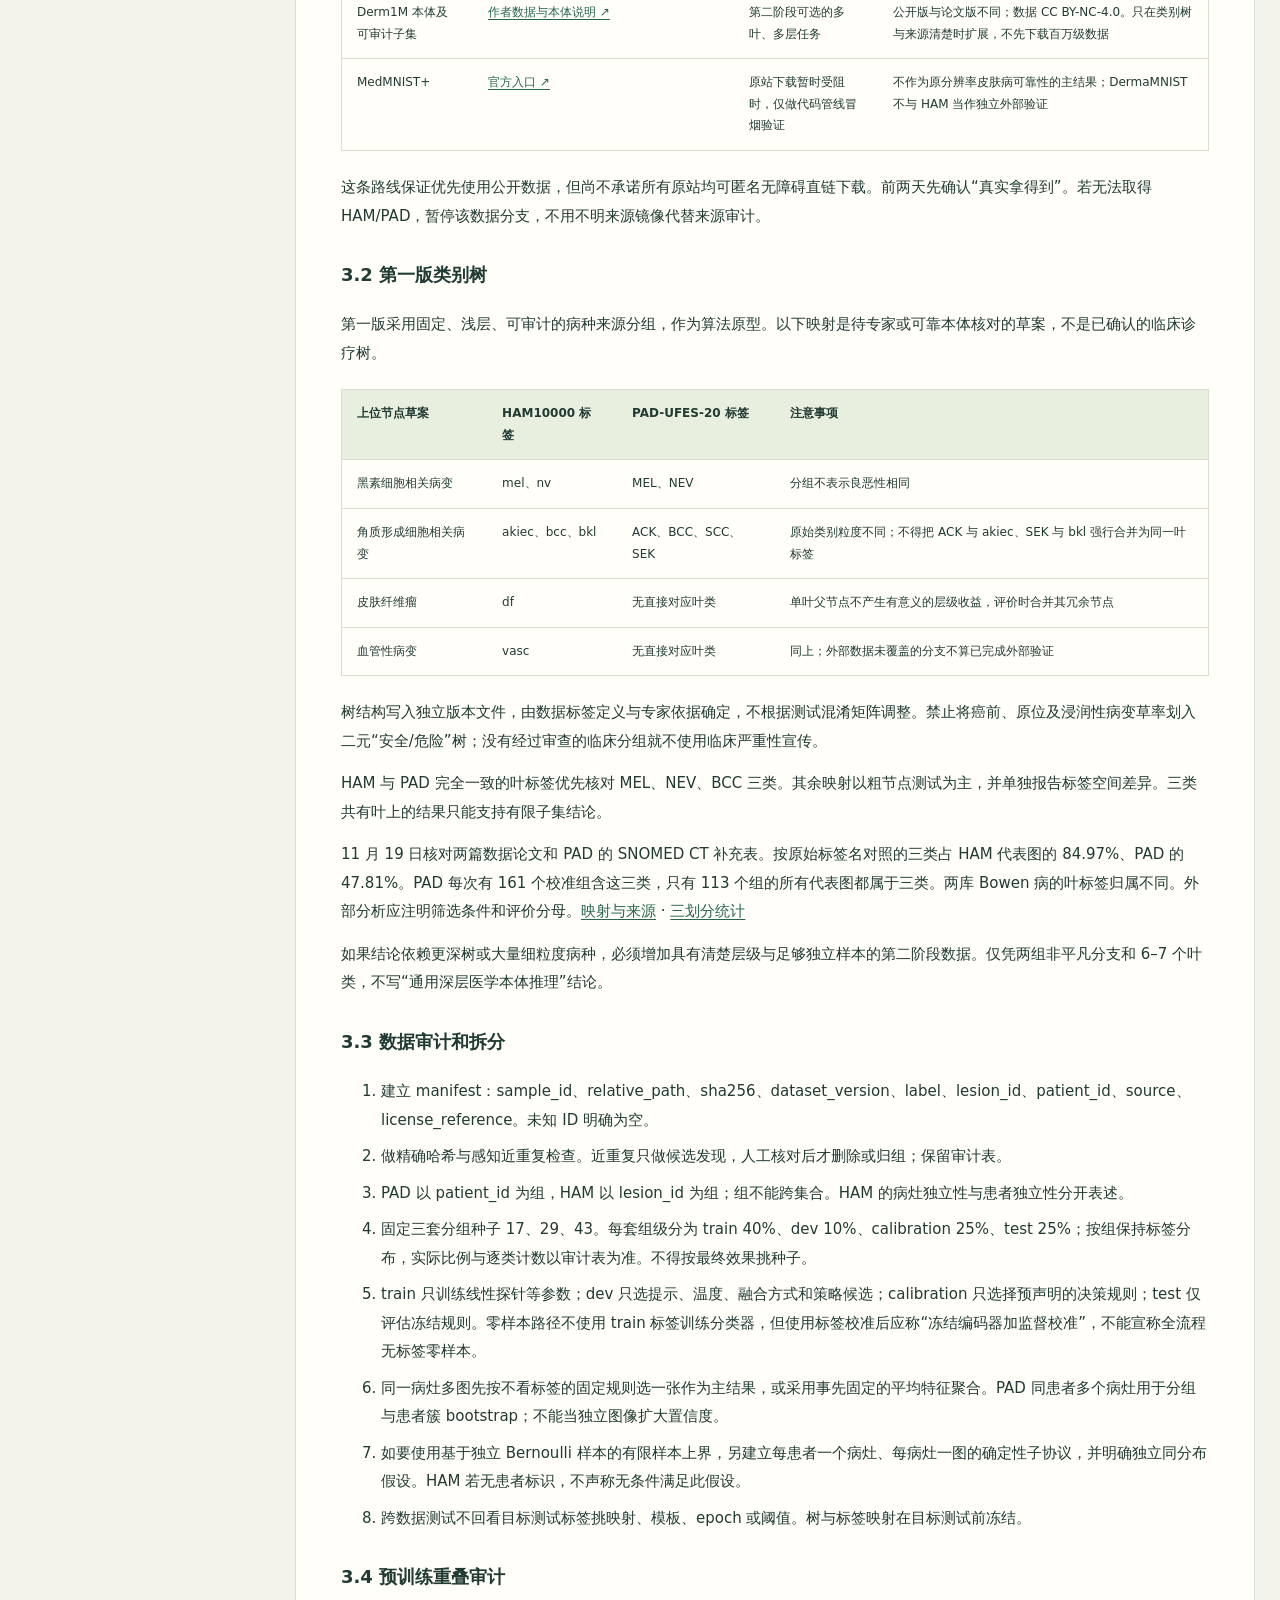
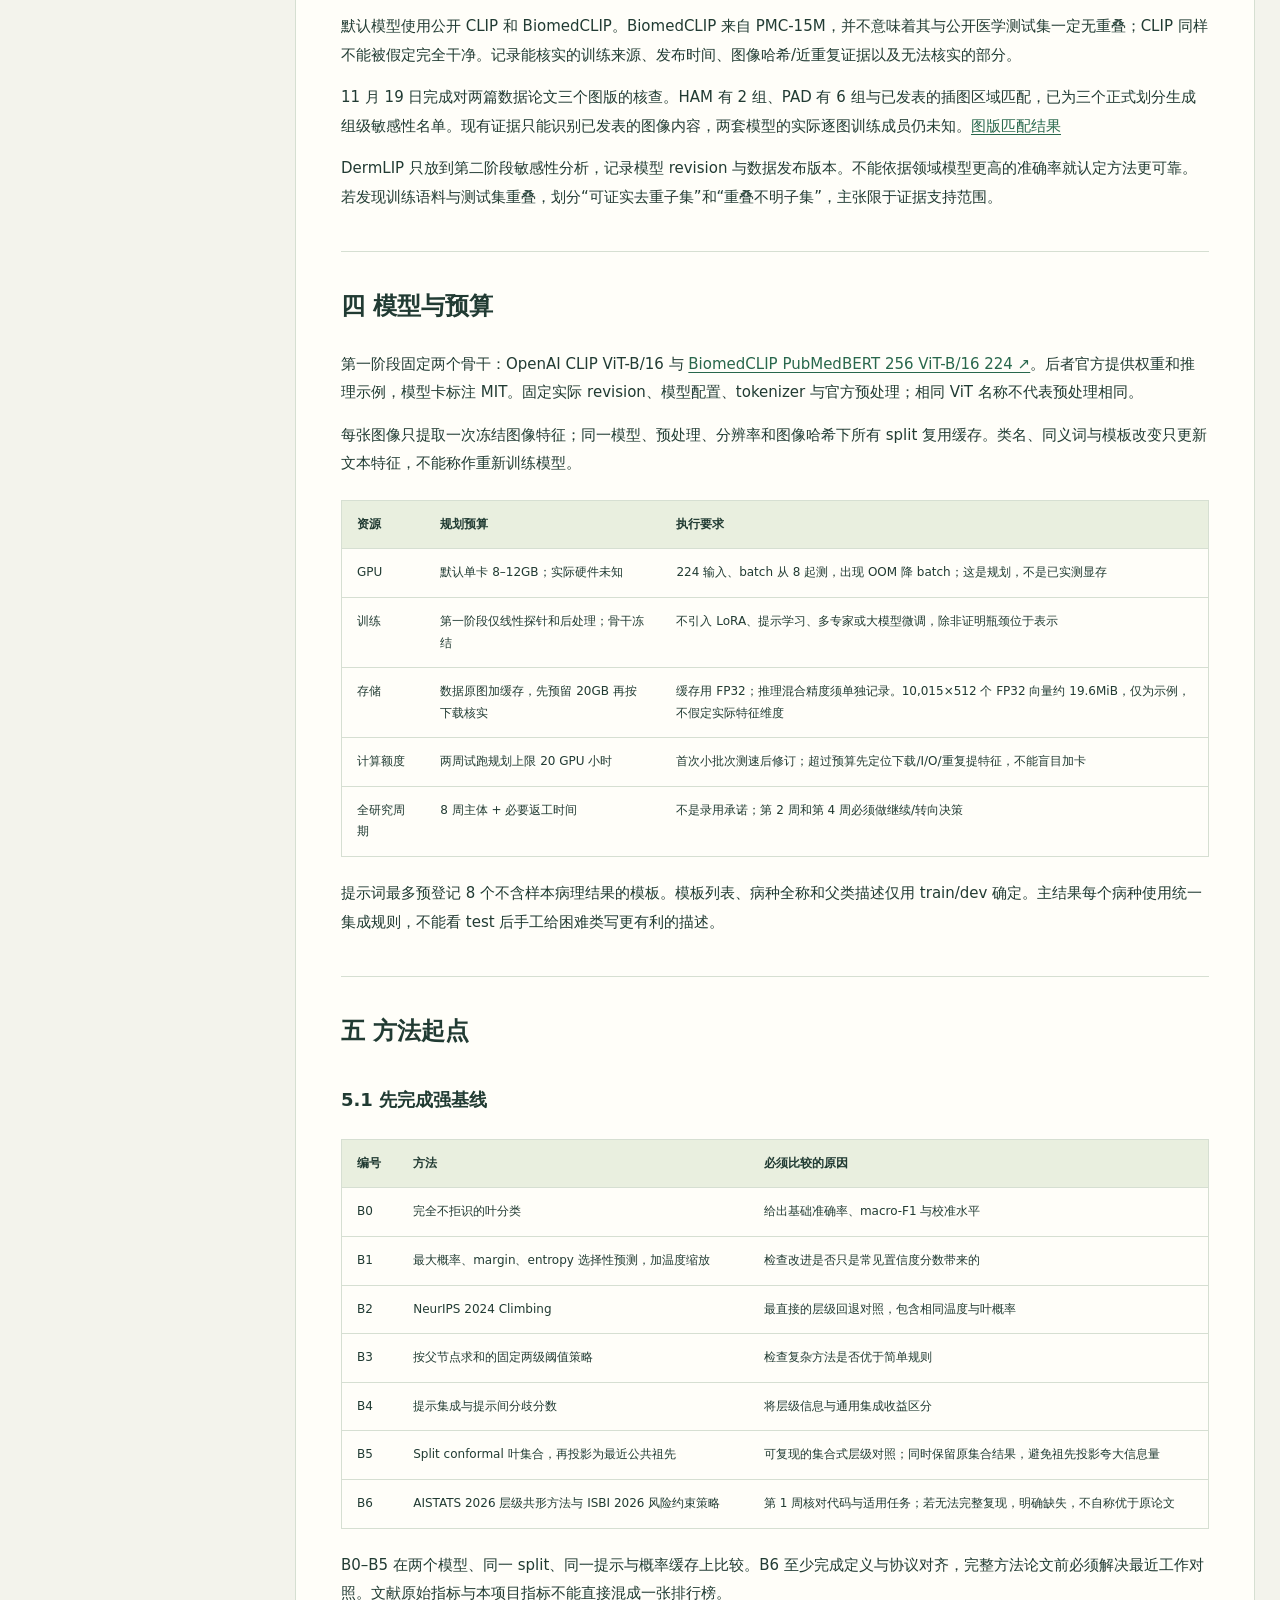
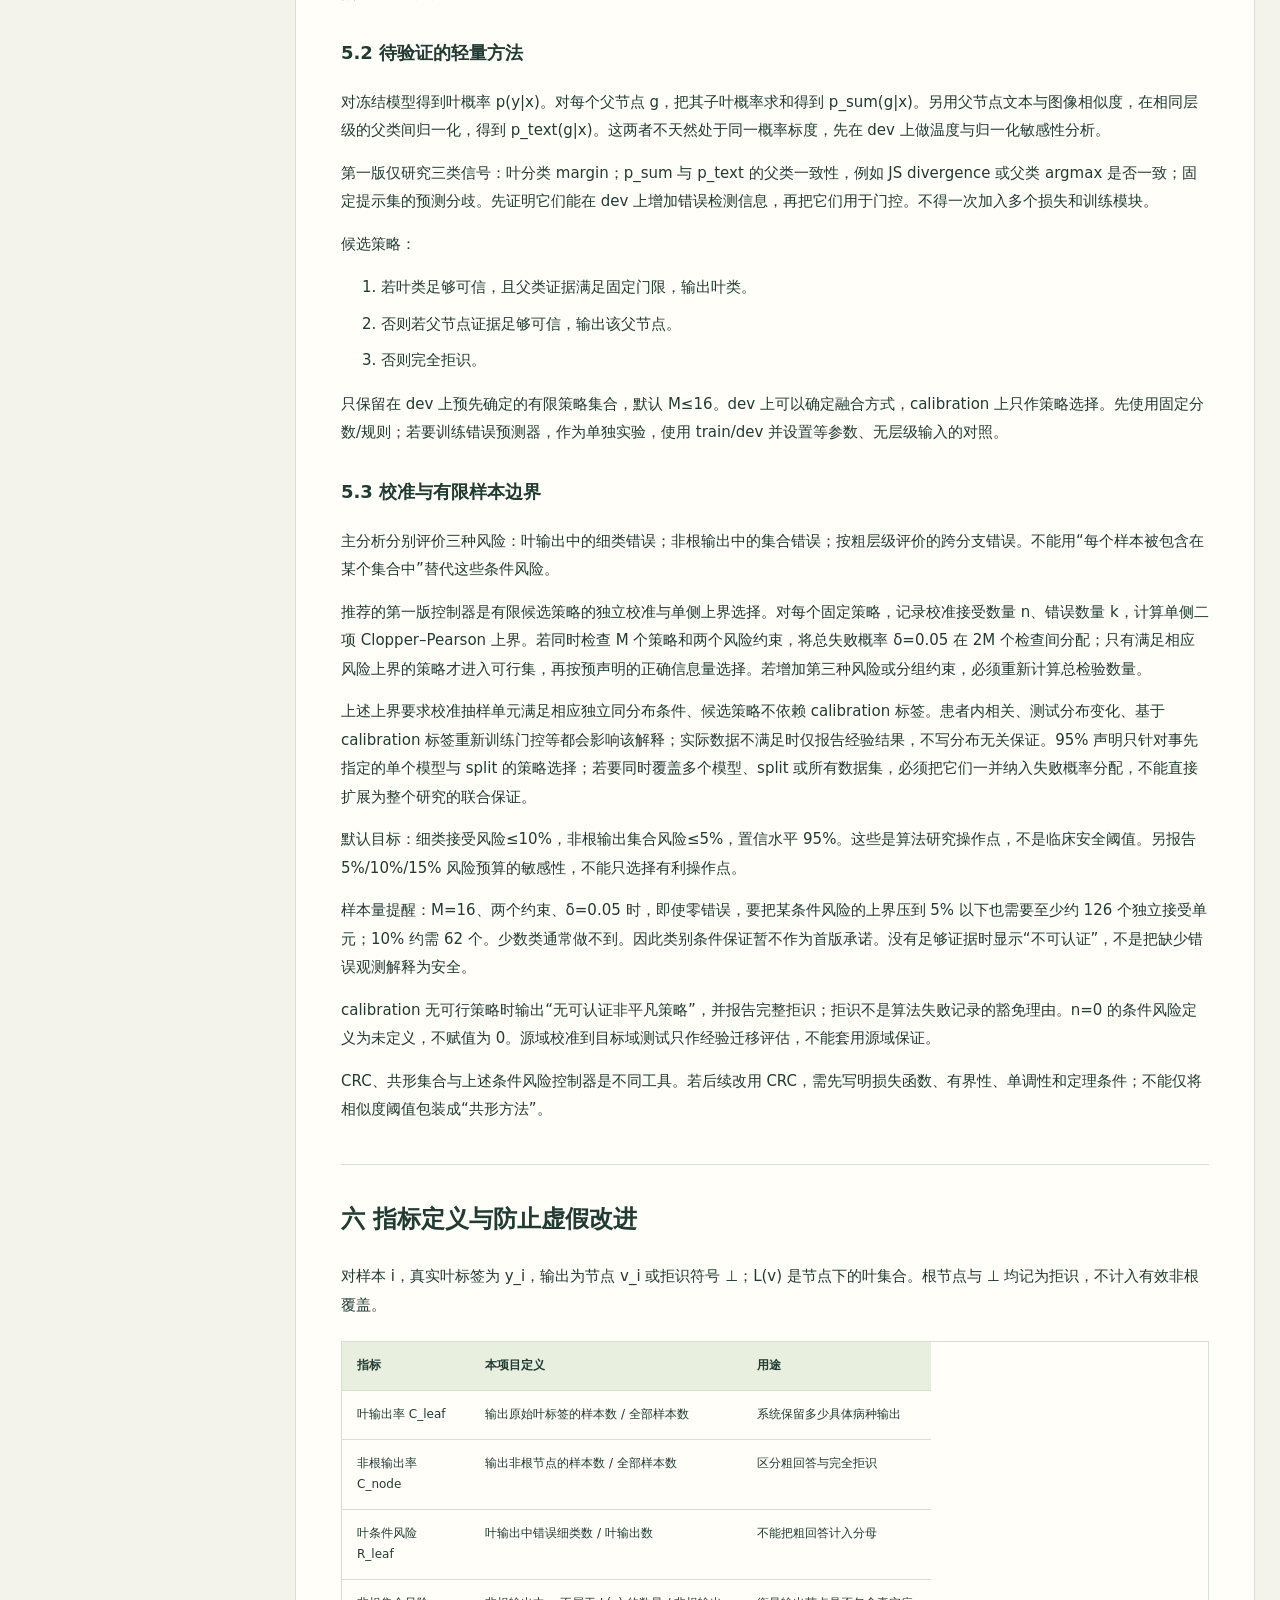
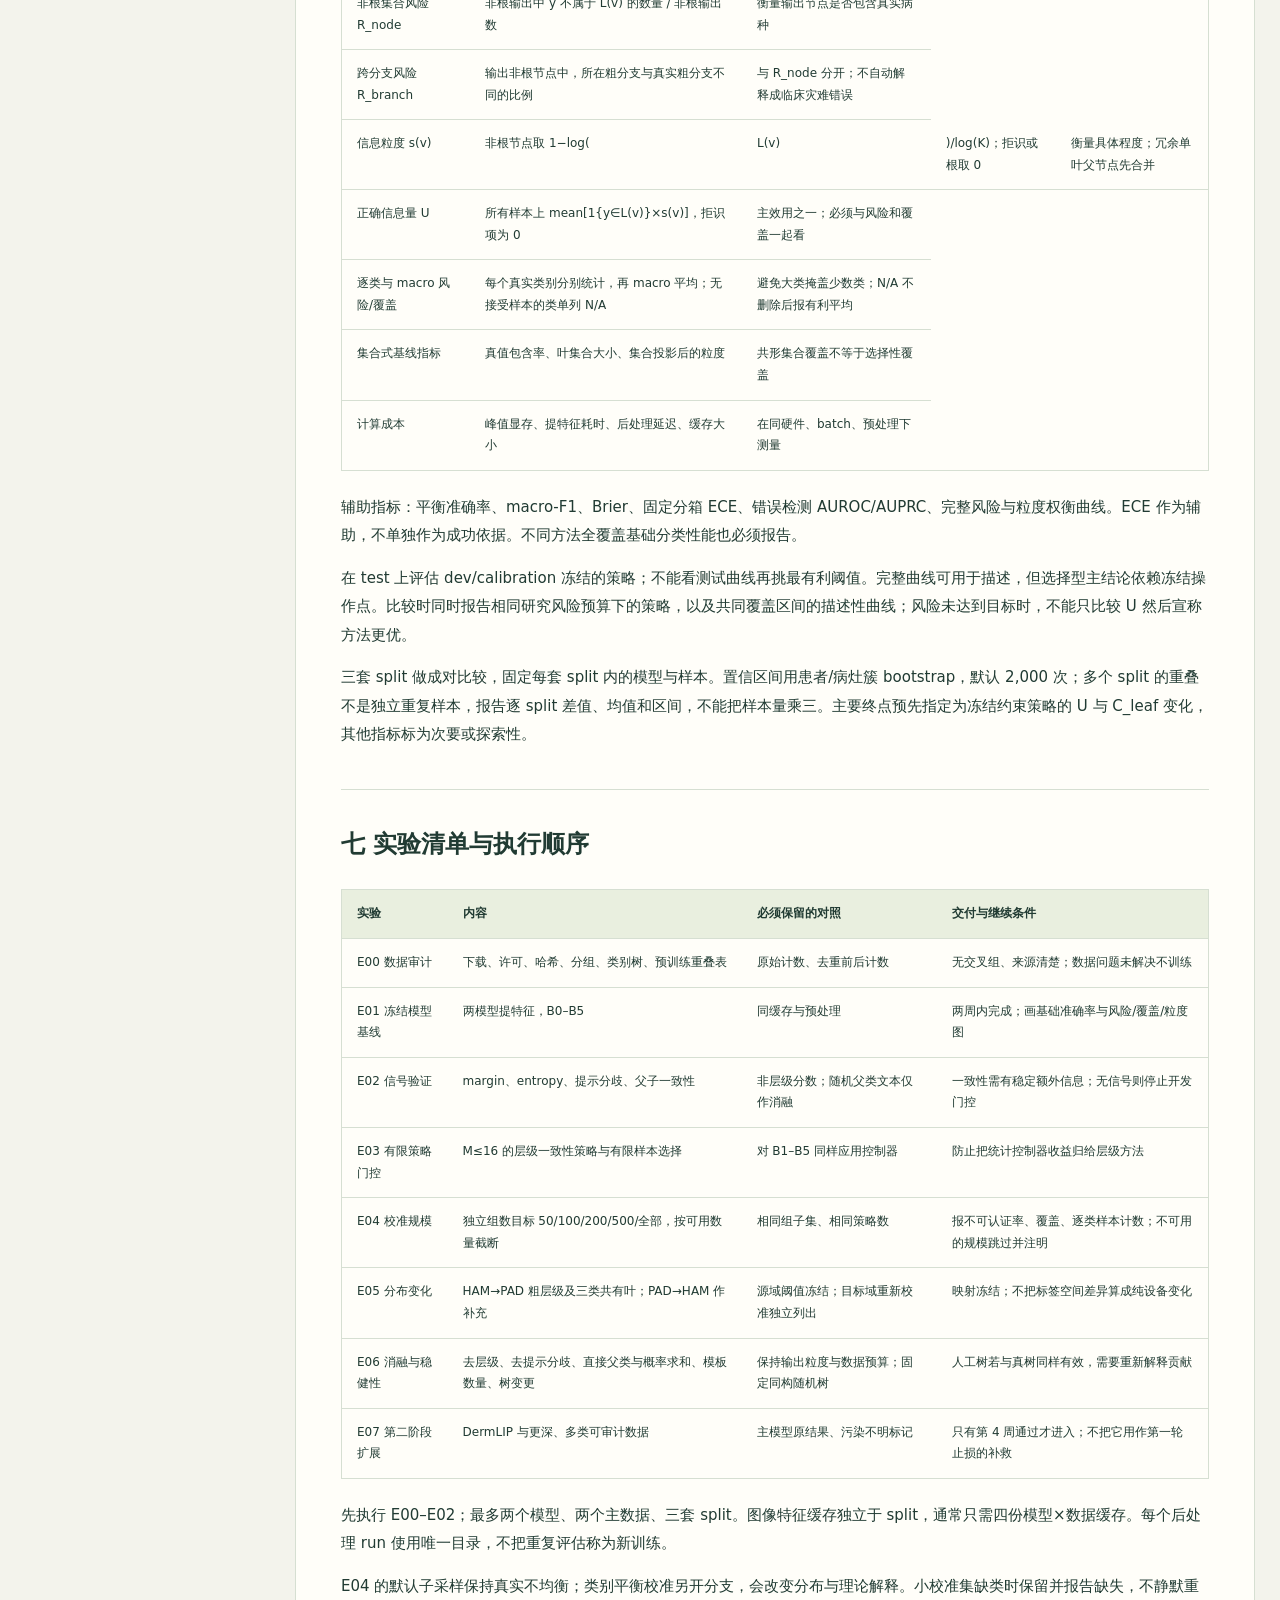
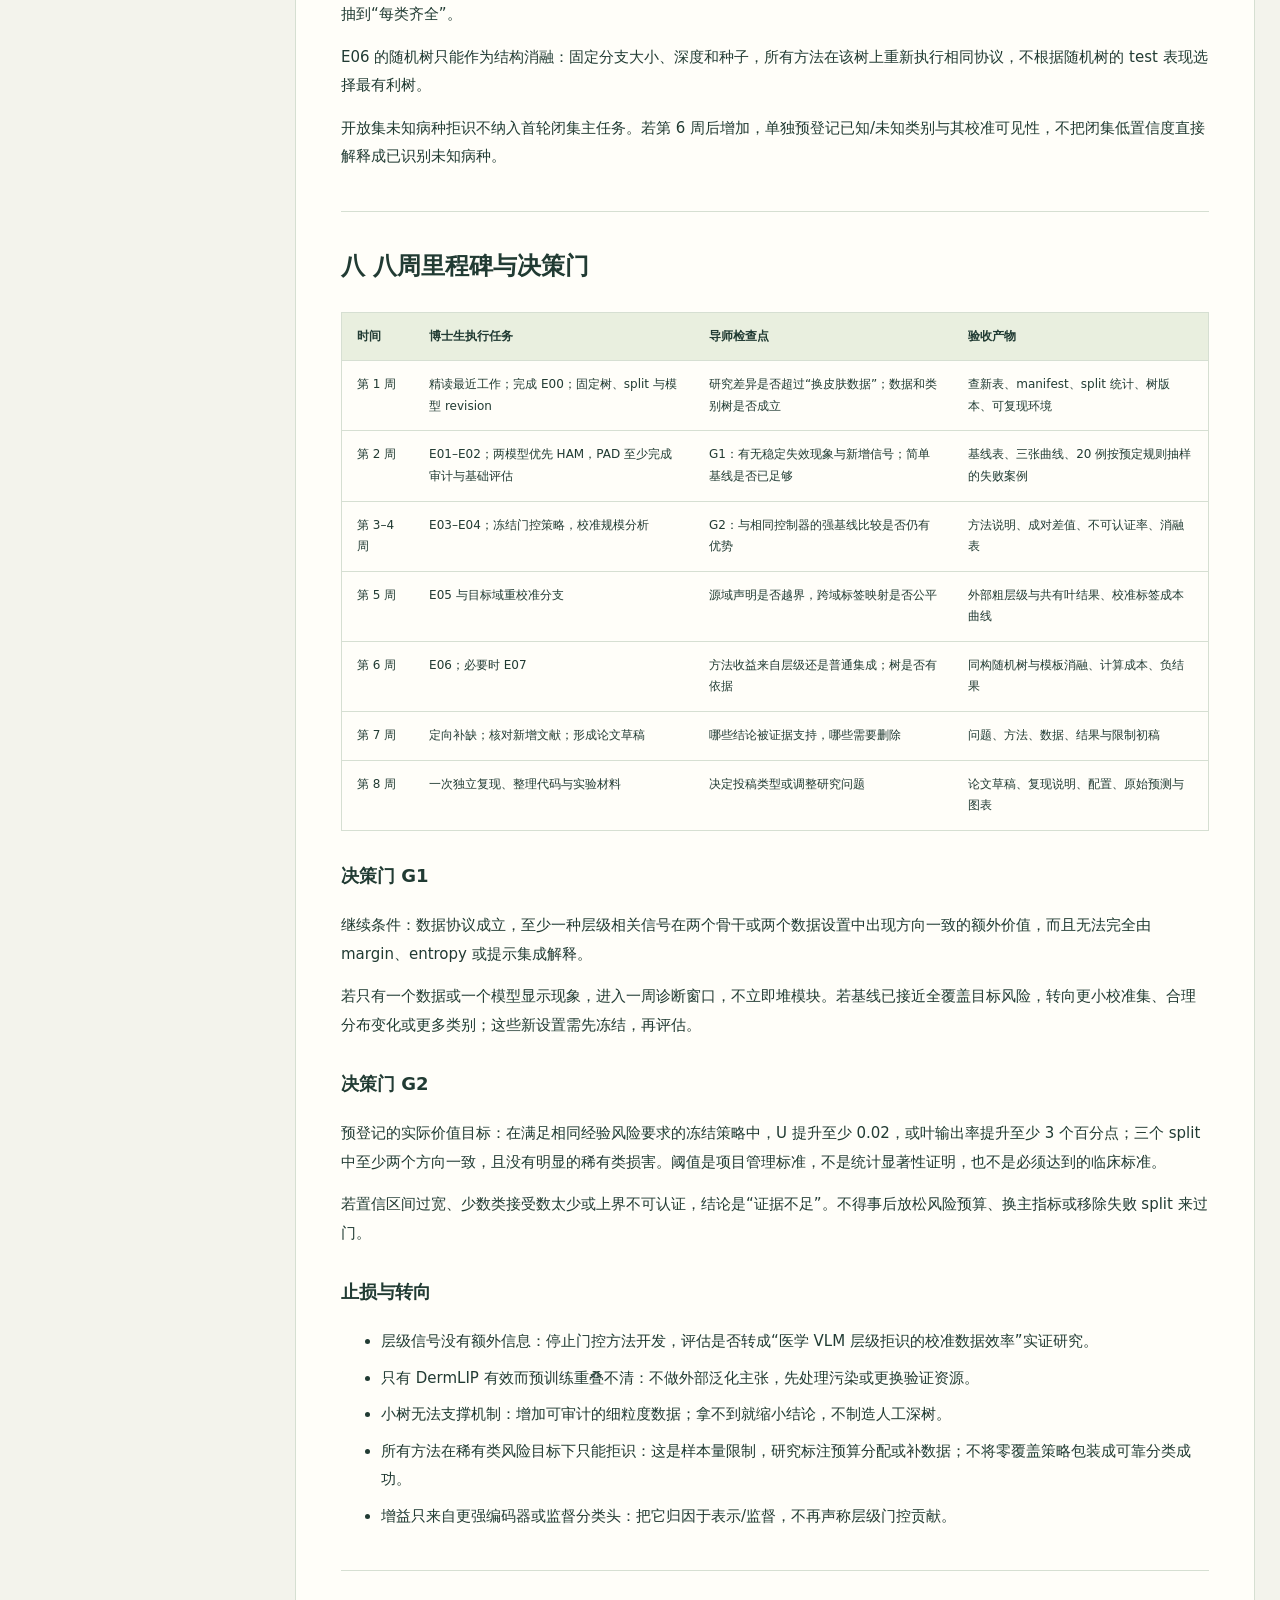
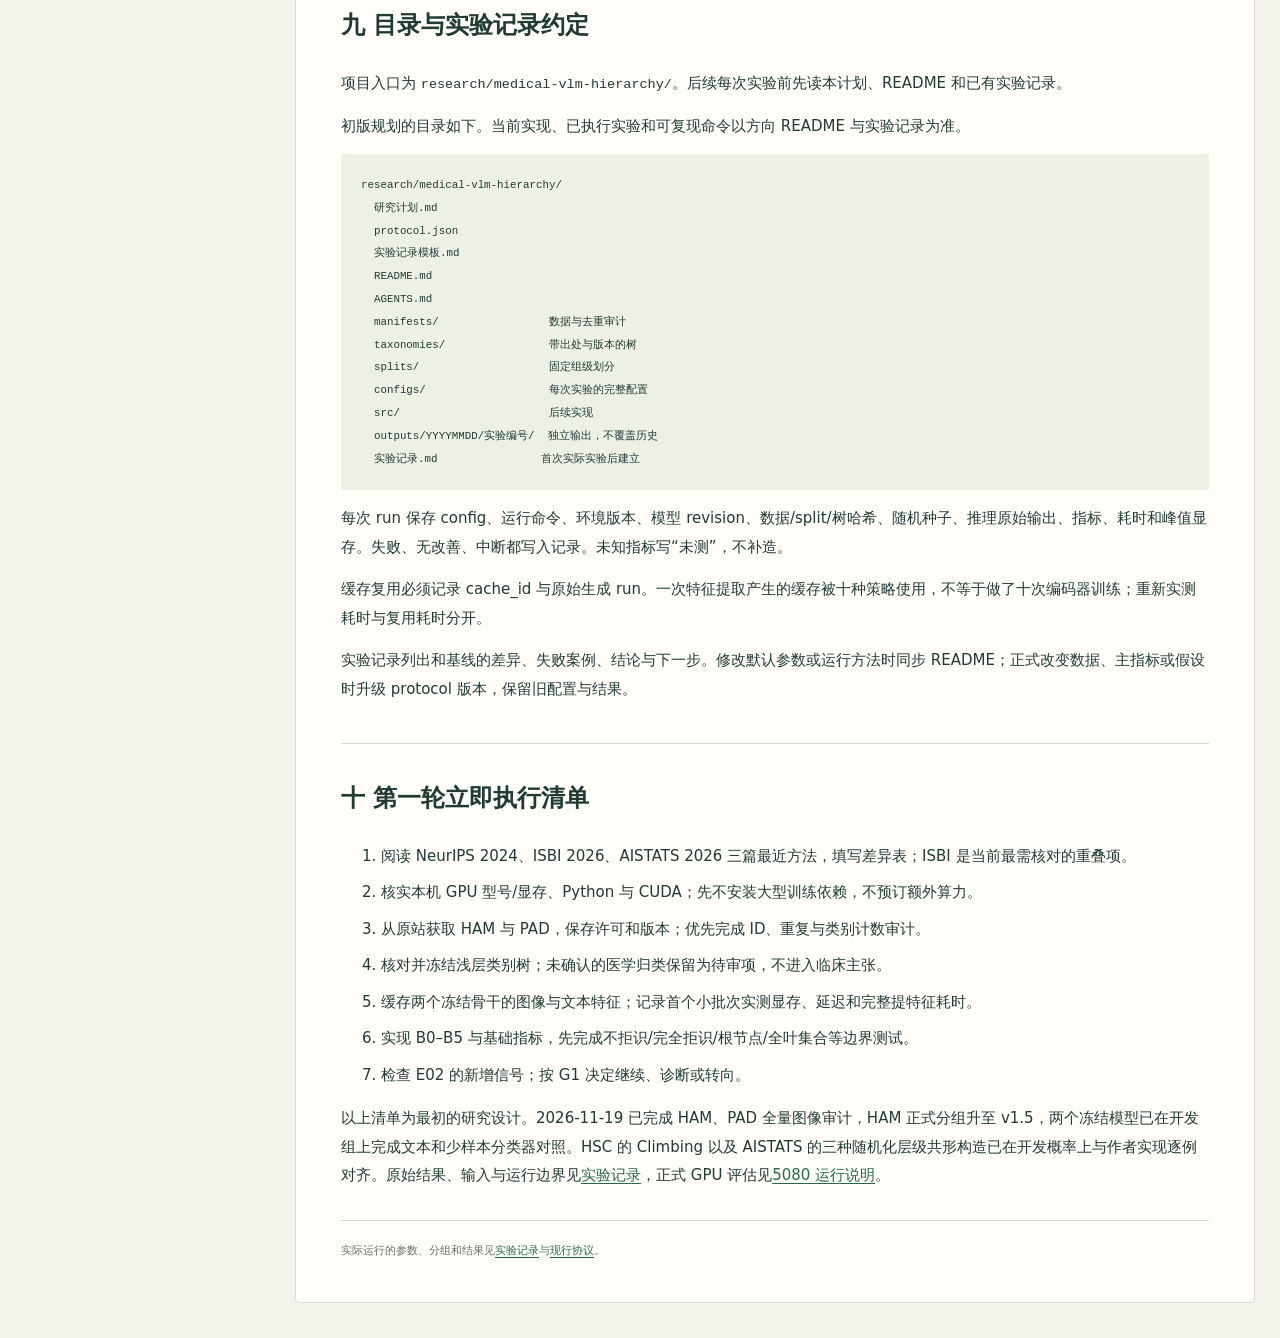
==== commit e03529b7: "chore: WIP research auto backup 2026-11-19 02:36 Automatic backup only; this task does not run tests" ====
--- a/research/medical-vlm-hierarchy/研究计划.html
+++ b/research/medical-vlm-hierarchy/研究计划.html
@@ -10,7 +10,7 @@
 <a href="#section-217">八 八周里程碑与决策门</a>
 <a href="#section-249">九 目录与实验记录约定</a>
 <a href="#section-277">十 第一轮立即执行清单</a></nav><article><h1 id="section-0">医学视觉语言模型的层级分类与拒识研究计划</h1>
-<p>初版制定于 2026-11-17。当前执行协议为 v1.4。11 月 19 日的开发组对照显示，父子分歧的额外错例排序能力随骨干和类别构成而变。纳入训练、拟合和评价变动后，四项增益的重抽样区间均跨零。暂缓新增门控，先完成正式强基线评估。<a href="实验记录.md">最新实验记录</a></p>
+<p>初版制定于 2026-11-17。当前执行协议为 v1.5。11 月 19 日的开发组对照显示，父子分歧的额外错例排序能力随骨干和类别构成而变。纳入训练、拟合和评价变动后，四项增益的重抽样区间均跨零。暂缓新增门控，先完成正式强基线评估。<a href="实验记录.md">最新实验记录</a></p>
 <p>执行更新：同日已开始 E00，完成 HAM 官方元数据与病灶级初步划分，参考核心通过边界测试，尚无模型结果。实际状态与命令见 README 和实验记录；执行协议为 v1.1，保留 v1.0。正式实验机按用户补充采用家中的 RTX 5080。用户后续要求定时同步 GitHub，仓库地址待提供；这覆盖早先停止 Git 工作的约定。</p>
 <p>后续执行修订：protocol v1.2 已获取 PAD 官方元数据；发现 raw lesion_id 跨患者重用后，改为共享 ID 的患者连通组不跨 split，patient+lesion 只作为处理键。旧协议保留，不把更改后的划分冒充原始患者独立抽样。GitHub 已配置并登记全局 17:00 备份；13 项软件测试通过，但模型推理仍待 5080 主机验证。详见实验记录中的失败尝试与修订结果。</p>
 <p>本项目研究冻结医学视觉语言模型在有限标注、长尾类别下如何选择输出具体病种、上位类别或完全拒识。第一阶段聚焦公开皮肤病图像，先用两周验证是否存在超出强基线的研究空间，再决定是否投入八周完整研究。低算力方案以缓存特征和后处理为主，不以大模型预训练或生成式问答作为起点。</p>
@@ -64,7 +64,7 @@
 </tbody></table></div>
 <p>树结构写入独立版本文件，由数据标签定义与专家依据确定，不根据测试混淆矩阵调整。禁止将癌前、原位及浸润性病变草率划入二元“安全/危险”树；没有经过审查的临床分组就不使用临床严重性宣传。</p>
 <p>HAM 与 PAD 完全一致的叶标签优先核对 MEL、NEV、BCC 三类。其余映射以粗节点测试为主，并单独报告标签空间差异。三类共有叶上的结果只能支持有限子集结论。</p>
-<p>11 月 19 日核对两篇数据论文和 PAD 的 SNOMED CT 补充表。按原始标签名对照的三类占 HAM 代表图的 84.97%、PAD 的 47.81%。PAD 每次有 161 个校准组含这三类，只有 113 个组的所有代表图都属于三类。两库 Bowen 病的叶标签归属不同。外部分析应注明筛选条件和评价分母。<a href="configs/ham-pad-crosswalk-v1.json">映射与来源</a> · <a href="reports/E00-external-label-support-02.json">三划分统计</a></p>
+<p>11 月 19 日核对两篇数据论文和 PAD 的 SNOMED CT 补充表。按原始标签名对照的三类占 HAM 代表图的 84.97%、PAD 的 47.81%。PAD 每次有 161 个校准组含这三类，只有 113 个组的所有代表图都属于三类。两库 Bowen 病的叶标签归属不同。外部分析应注明筛选条件和评价分母。<a href="configs/ham-pad-crosswalk-v1.json">映射与来源</a> · <a href="reports/E00-external-label-support-v15-01.json">三划分统计</a></p>
 <p>如果结论依赖更深树或大量细粒度病种，必须增加具有清楚层级与足够独立样本的第二阶段数据。仅凭两组非平凡分支和 6–7 个叶类，不写“通用深层医学本体推理”结论。</p>
 <h3 id="section-92">3.3 数据审计和拆分</h3>
 <ol>
@@ -180,7 +180,7 @@
 </ul>
 <h2 id="section-249">九 目录与实验记录约定</h2>
 <p>项目入口为 <code>research/medical-vlm-hierarchy/</code>。后续每次实验前先读本计划、README 和已有实验记录。</p>
-<p>建议后续实施目录如下；当前尚未创建训练代码、下载数据或执行算法实验：</p>
+<p>初版规划的目录如下。当前实现、已执行实验和可复现命令以方向 README 与实验记录为准。</p>
 <pre><code>research/medical-vlm-hierarchy/
   研究计划.md
   protocol.json
@@ -207,4 +207,4 @@
 <li>实现 B0–B5 与基础指标，先完成不拒识/完全拒识/根节点/全叶集合等边界测试。</li>
 <li>检查 E02 的新增信号；按 G1 决定继续、诊断或转向。</li>
 </ol>
-<p>以上清单为最初的研究设计。2026-11-19 已完成 HAM、PAD 全量图像审计，HAM 正式分组升至 v1.4，两个冻结模型已在开发组上完成文本和少样本分类器对照。HSC 的 Climbing 节点输出已与作者实现对齐。原始结果、输入与运行边界见<a href="实验记录.md">实验记录</a>，正式 GPU 评估见<a href="5080运行说明.md">5080 运行说明</a>。</p><footer>实际运行的参数、分组和结果见<a href="实验记录.md">实验记录</a>与<a href="protocol.json">现行协议</a>。</footer></article></main></body></html>+<p>以上清单为最初的研究设计。2026-11-19 已完成 HAM、PAD 全量图像审计，HAM 正式分组升至 v1.5，两个冻结模型已在开发组上完成文本和少样本分类器对照。HSC 的 Climbing 以及 AISTATS 的三种随机化层级共形构造已在开发概率上与作者实现逐例对齐。原始结果、输入与运行边界见<a href="实验记录.md">实验记录</a>，正式 GPU 评估见<a href="5080运行说明.md">5080 运行说明</a>。</p><footer>实际运行的参数、分组和结果见<a href="实验记录.md">实验记录</a>与<a href="protocol.json">现行协议</a>。</footer></article></main></body></html>
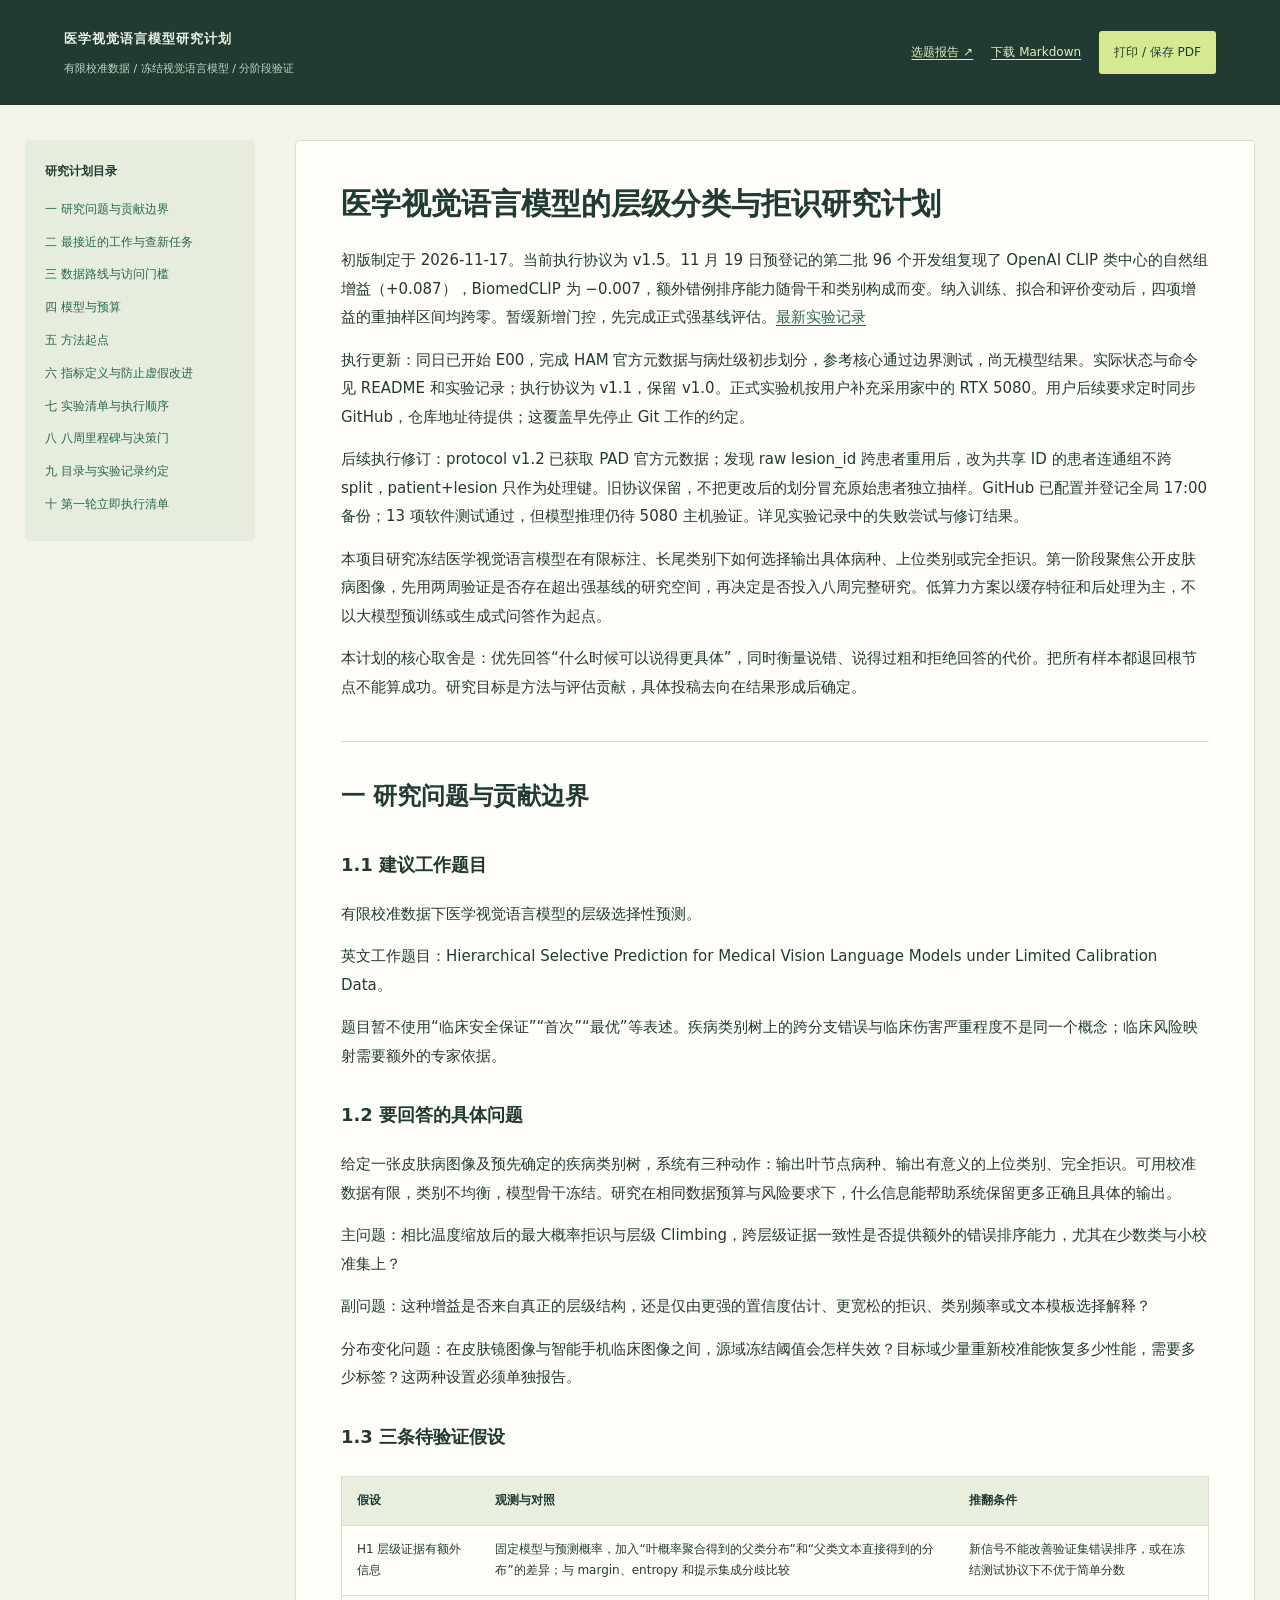
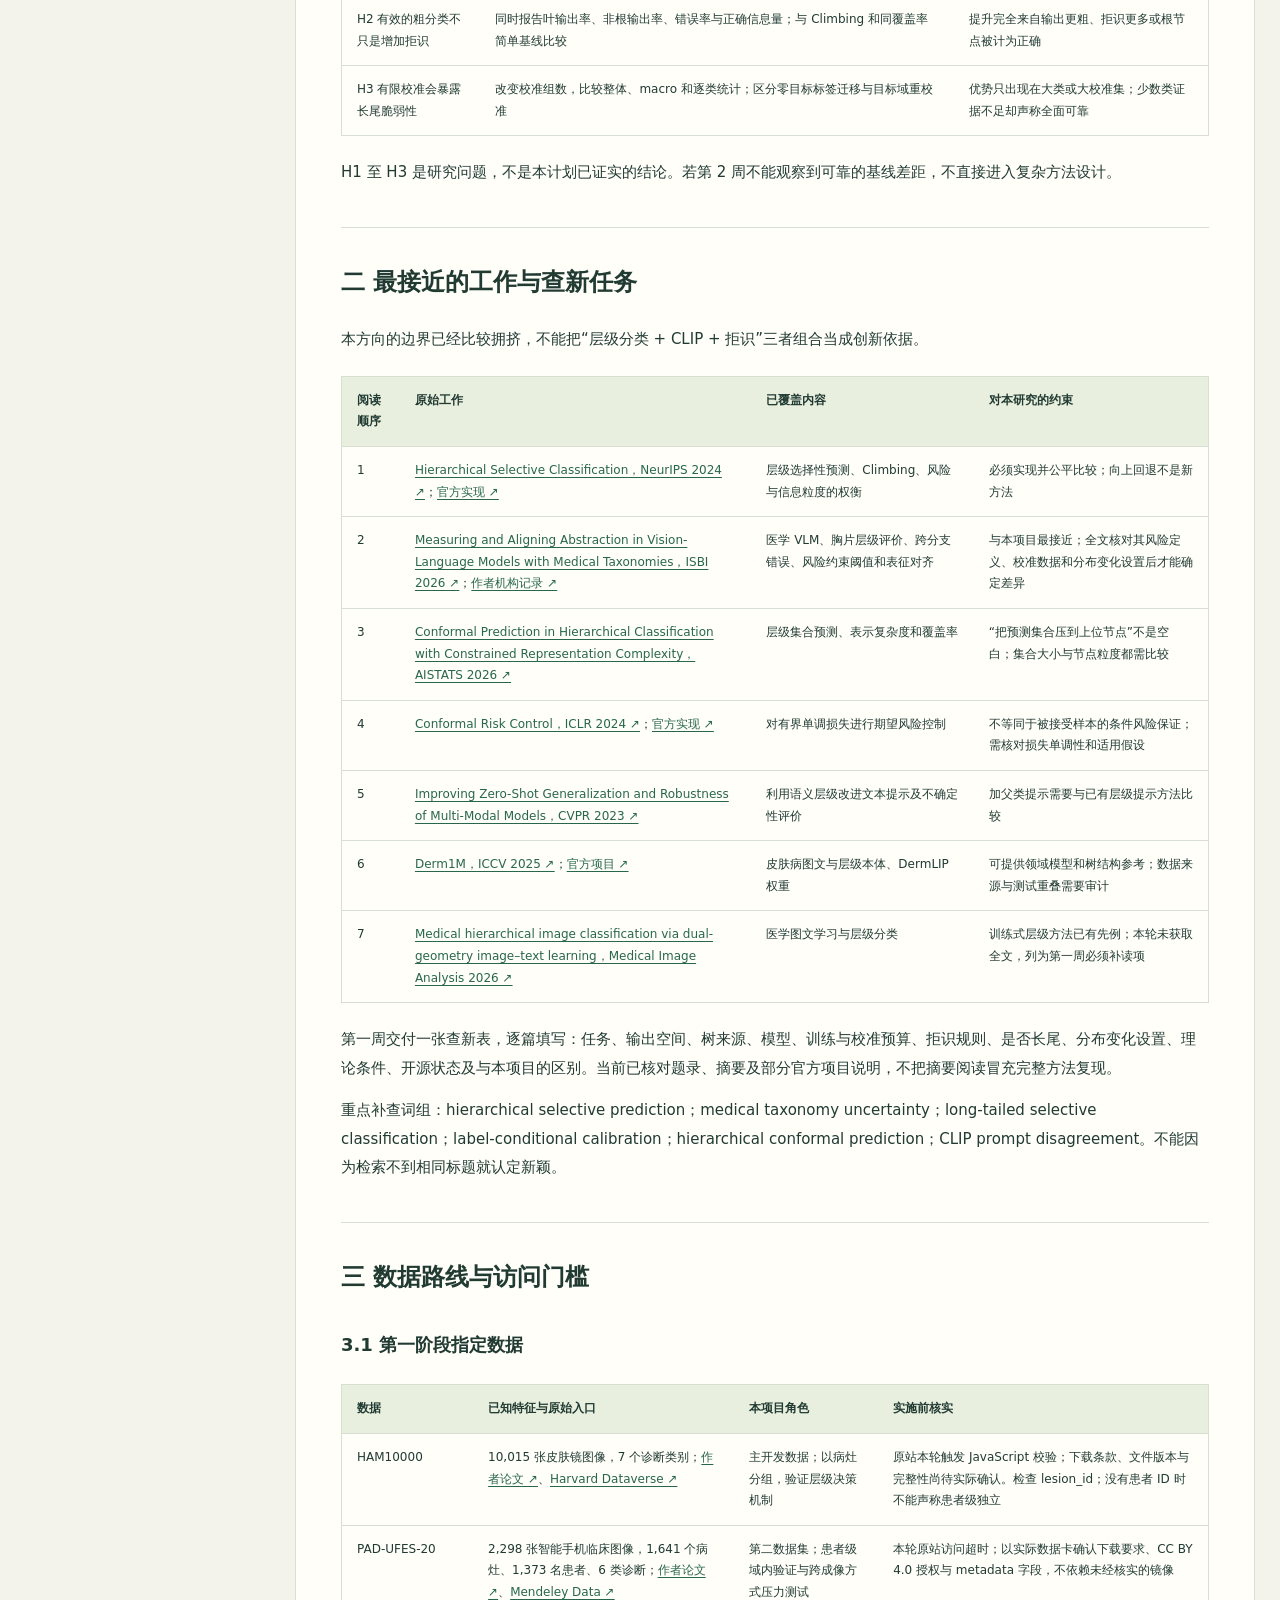
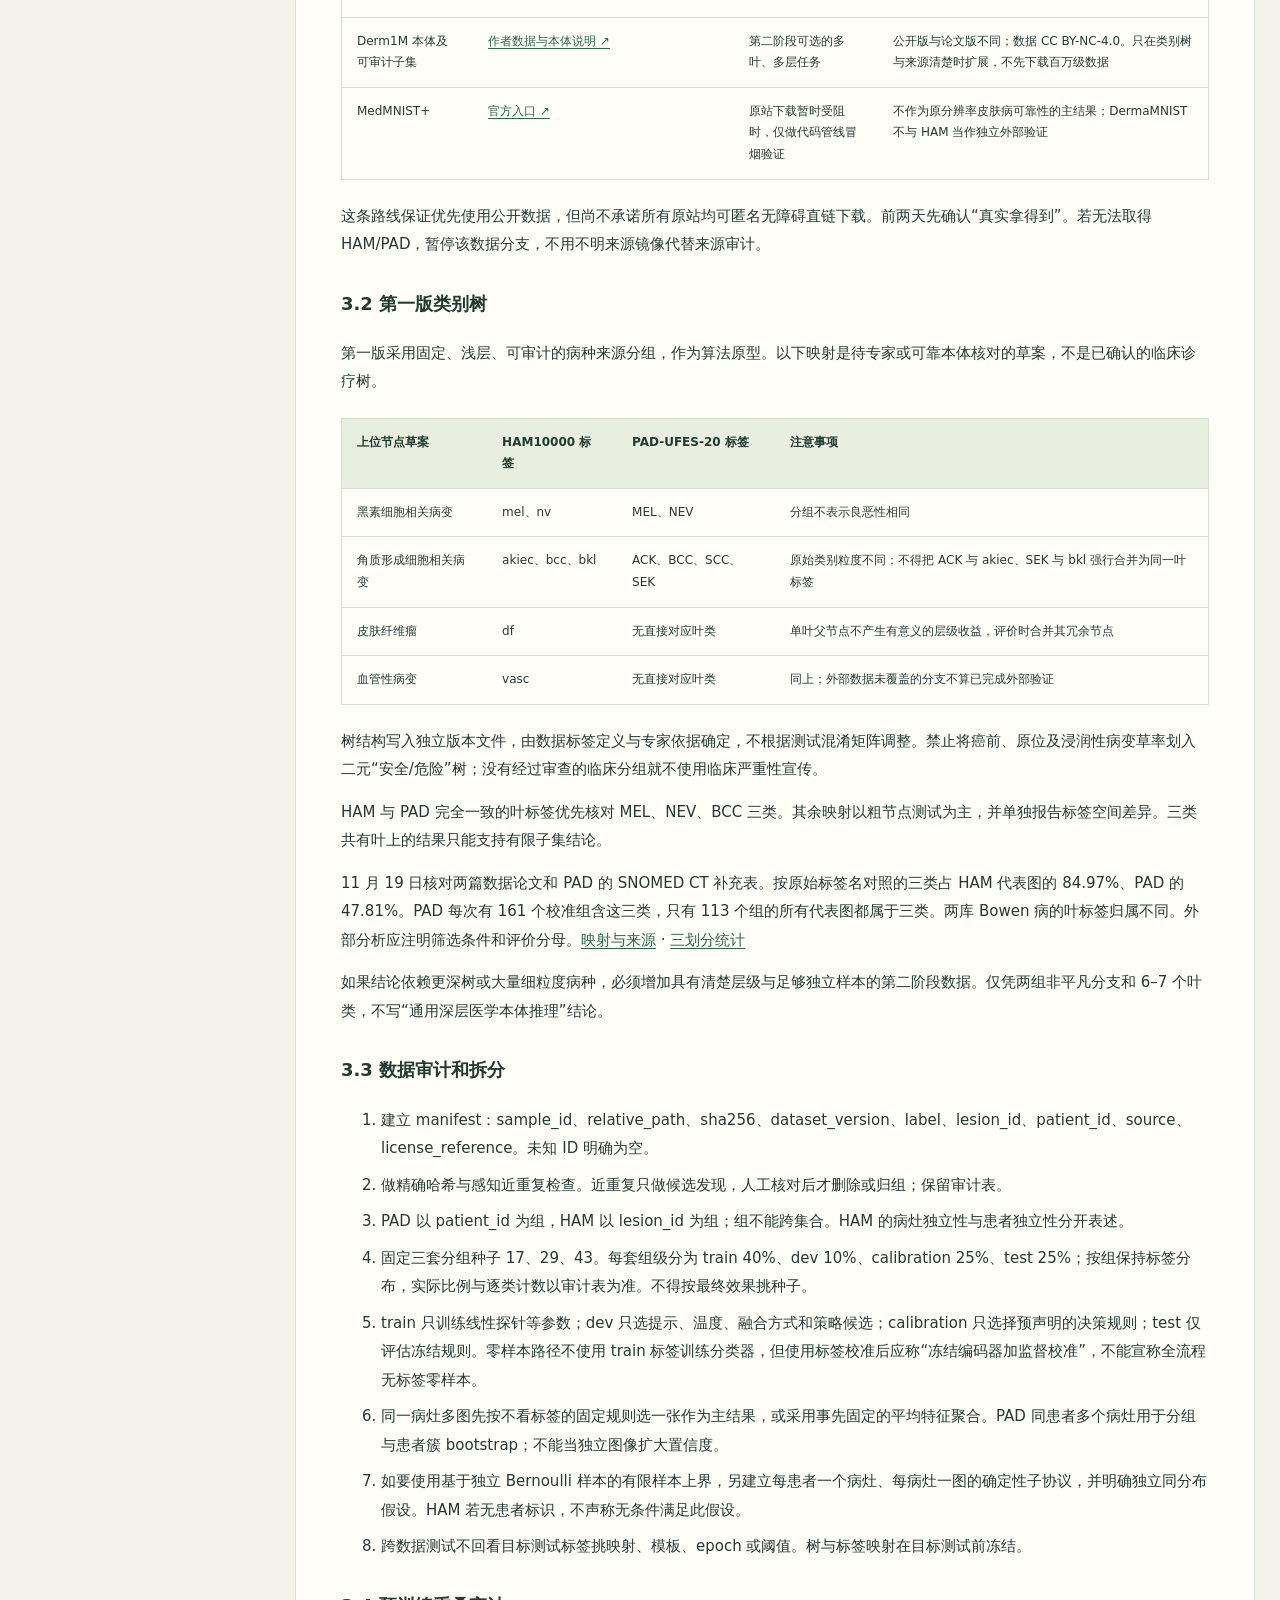
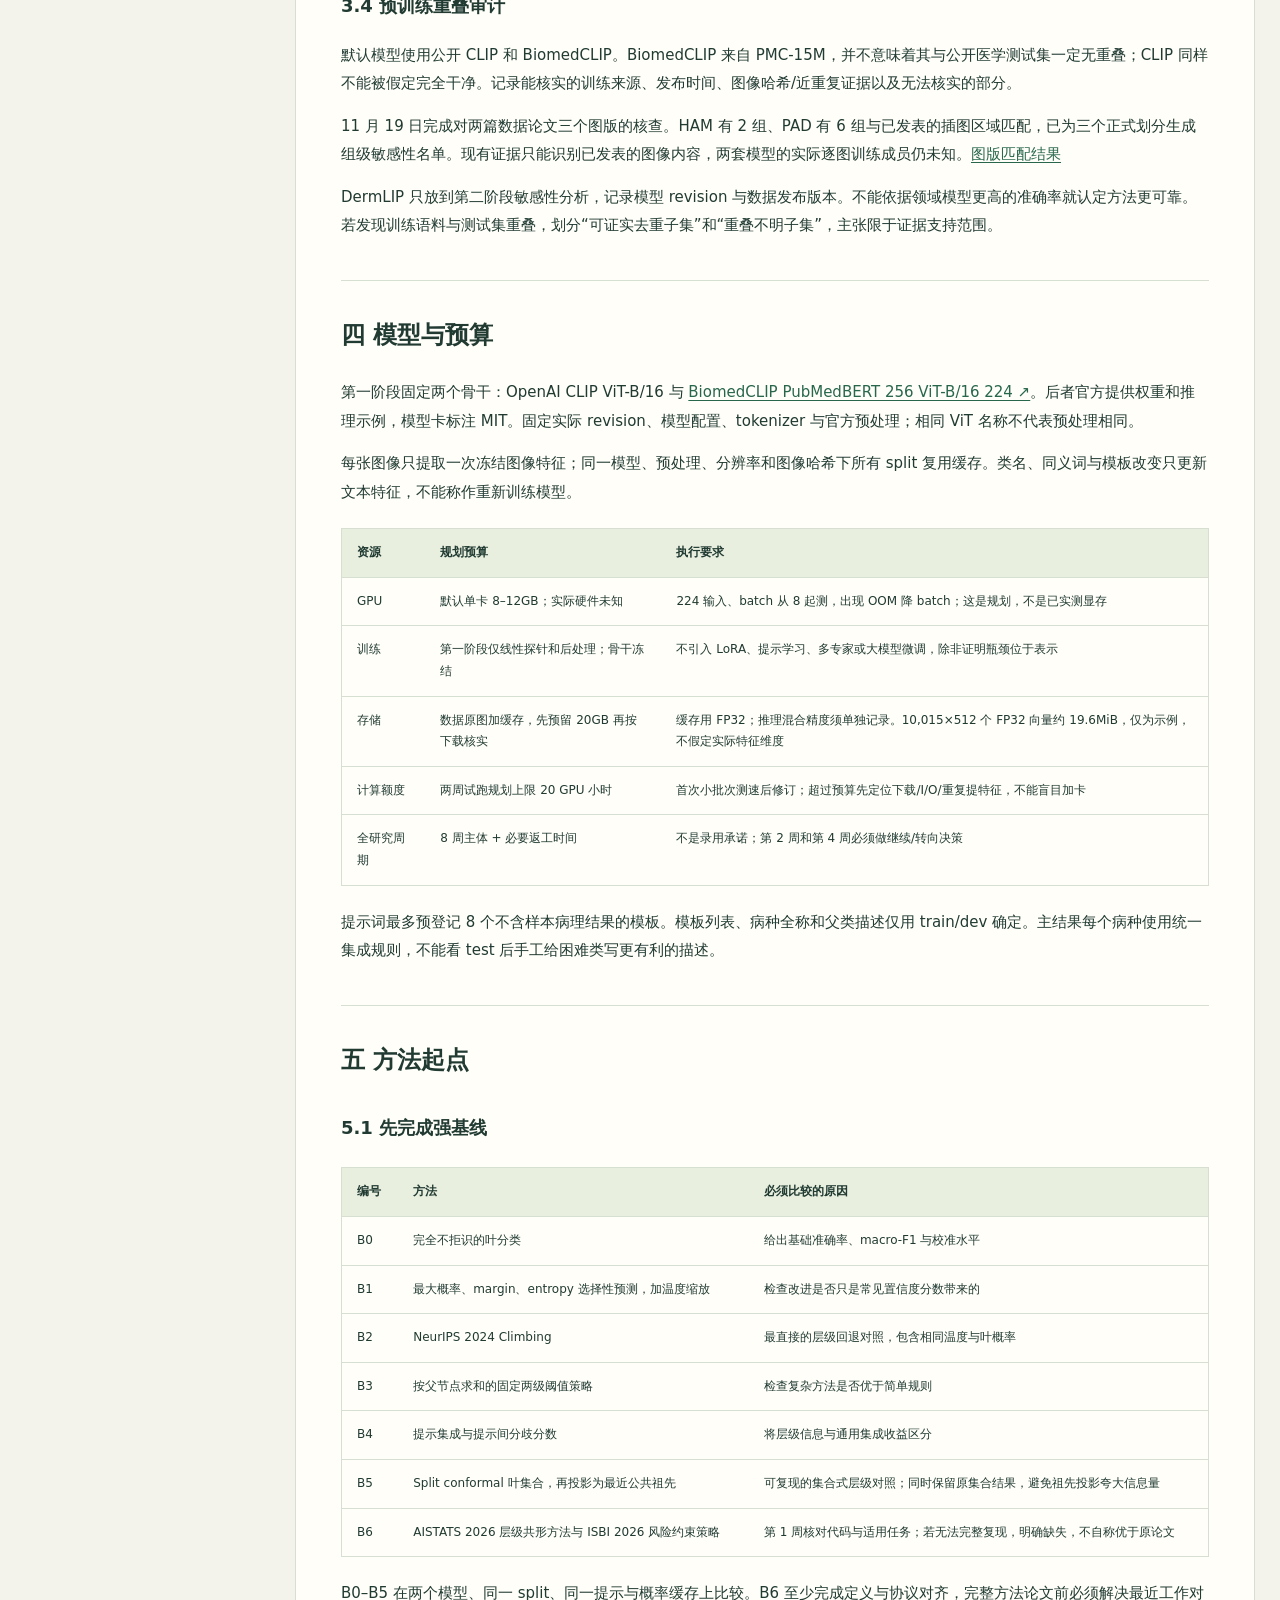
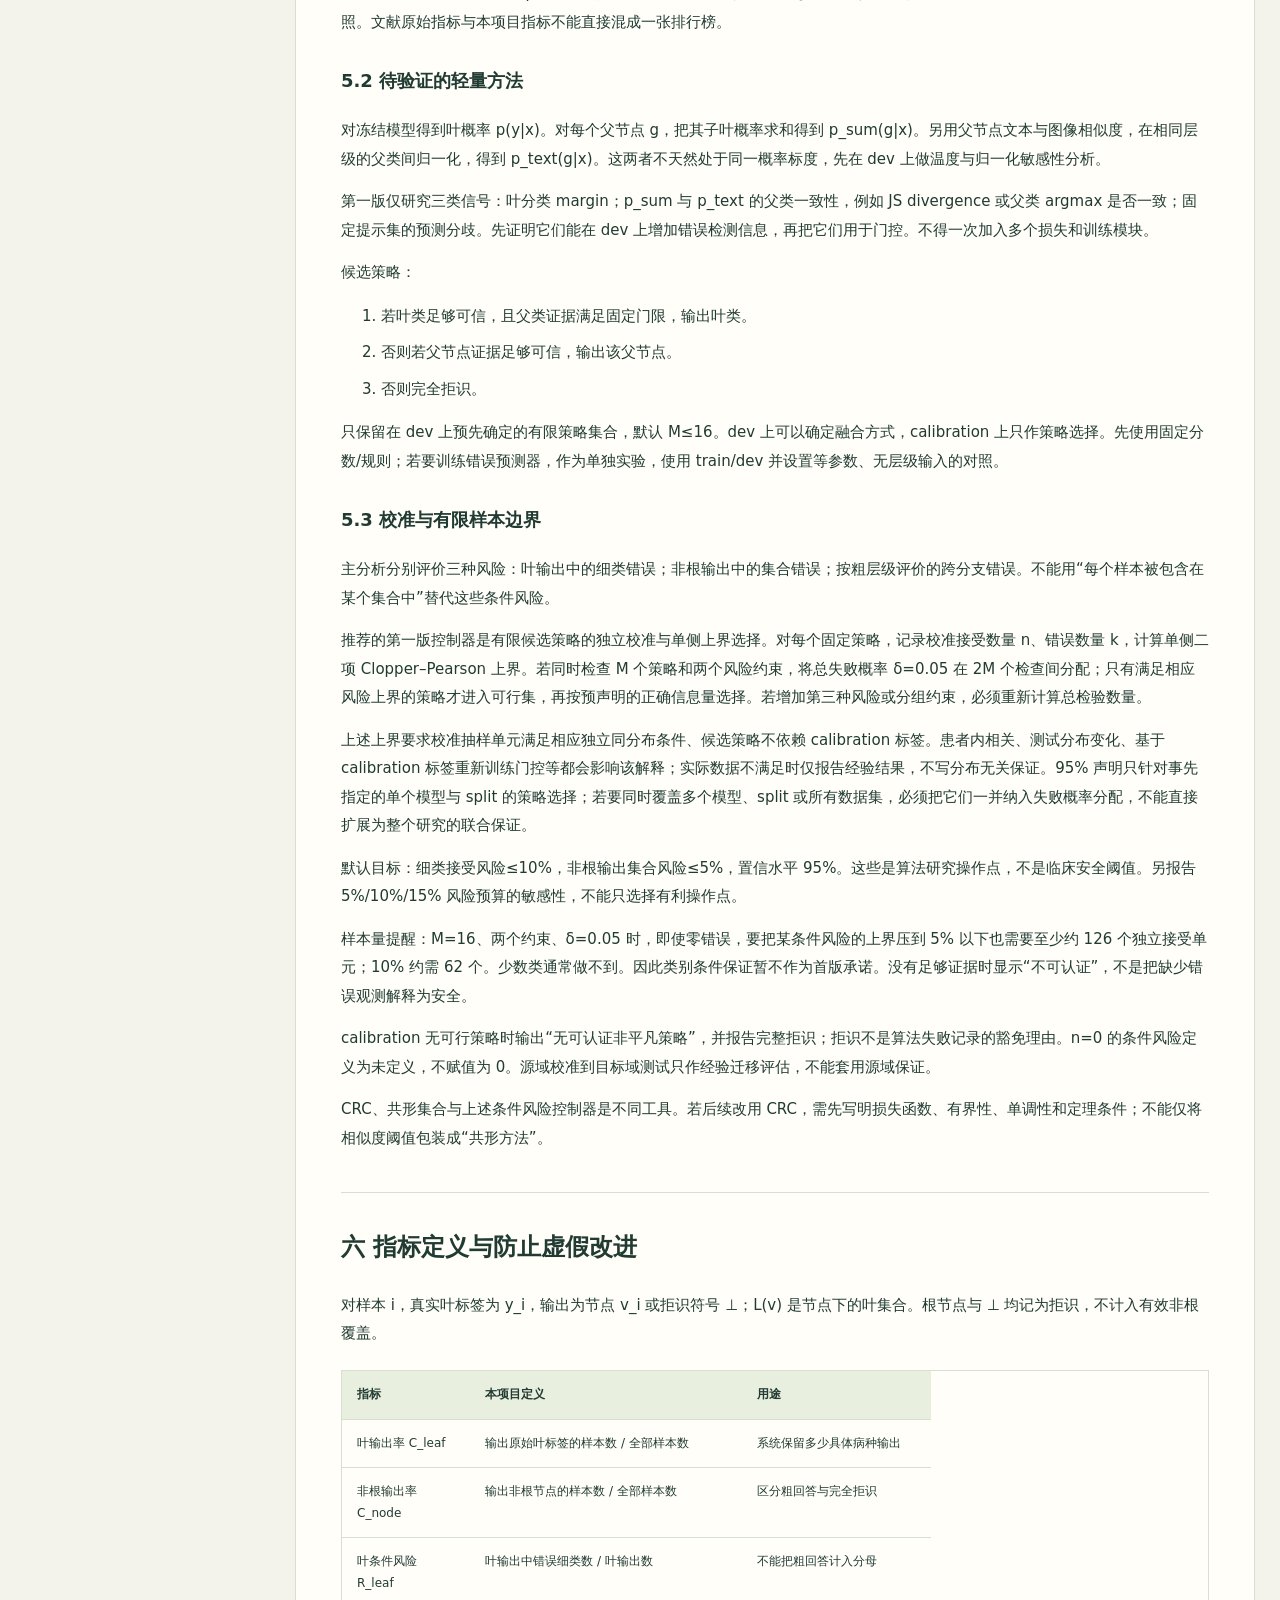
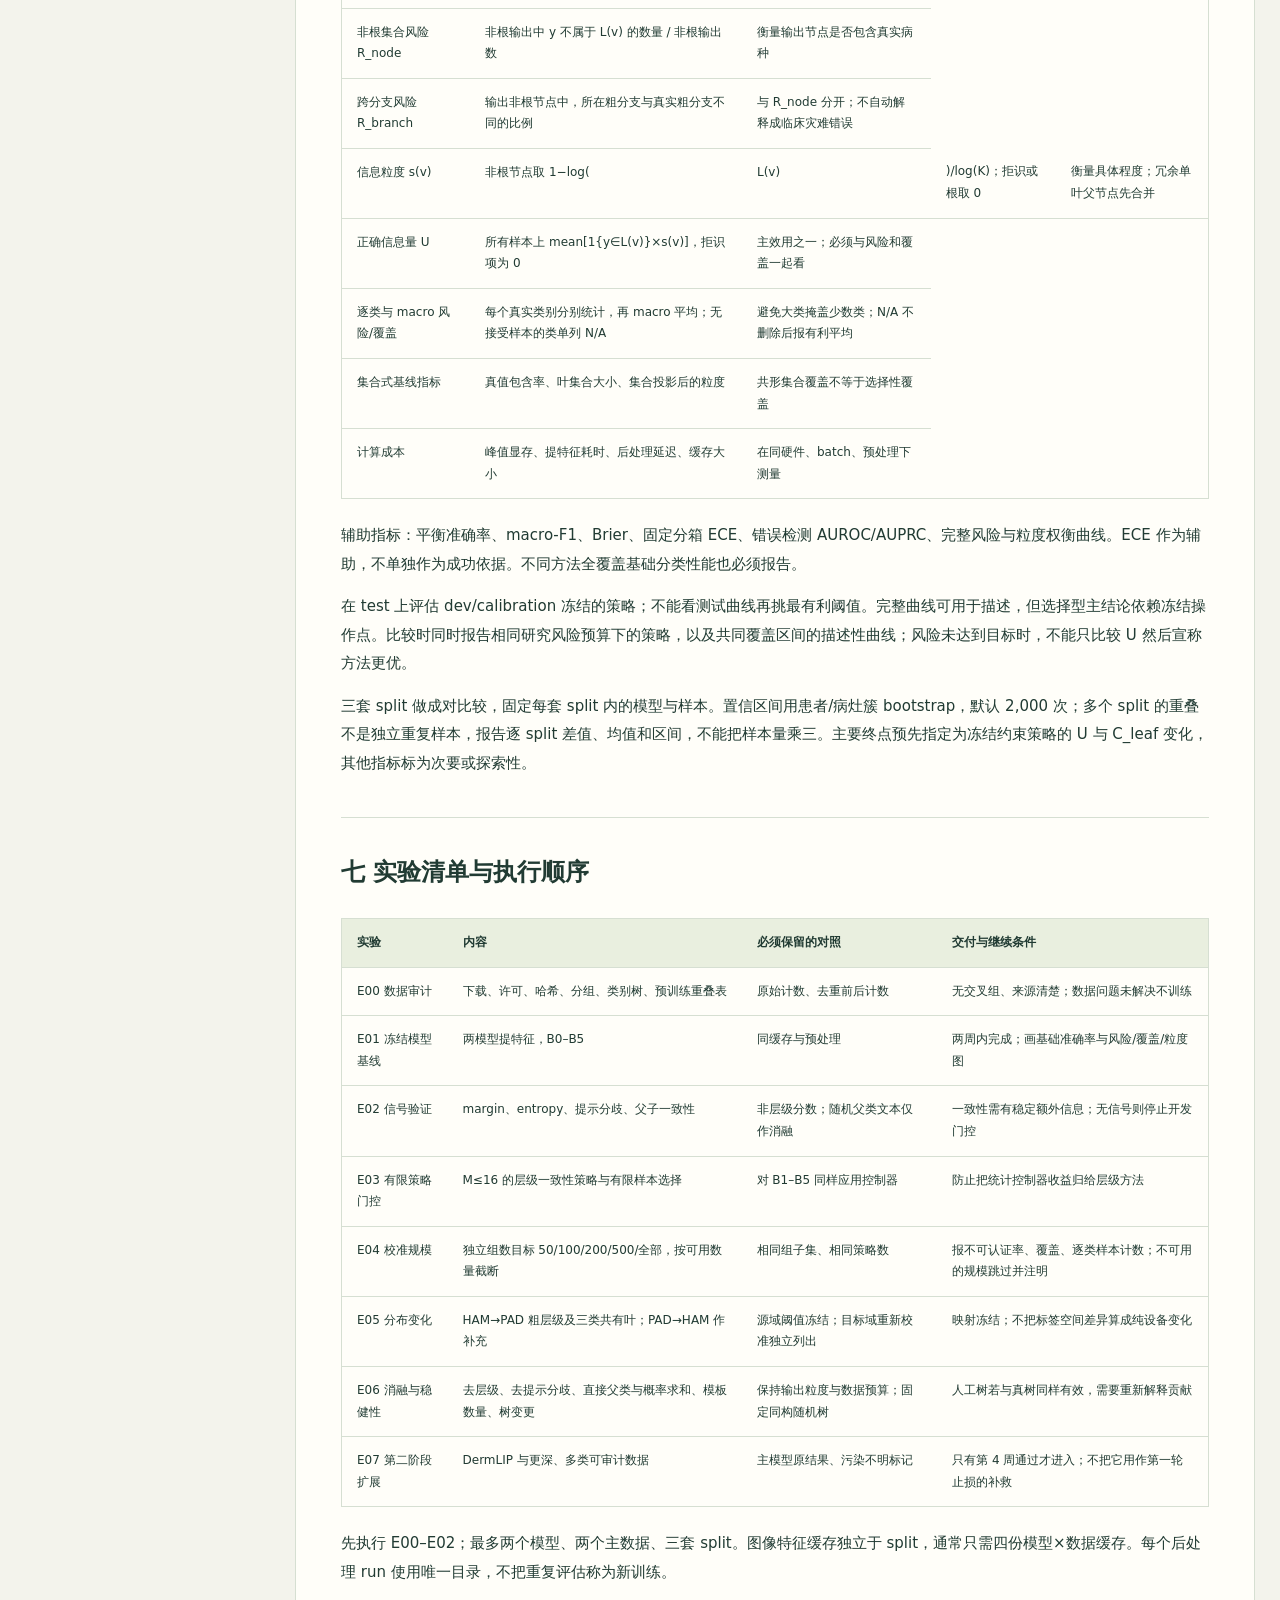
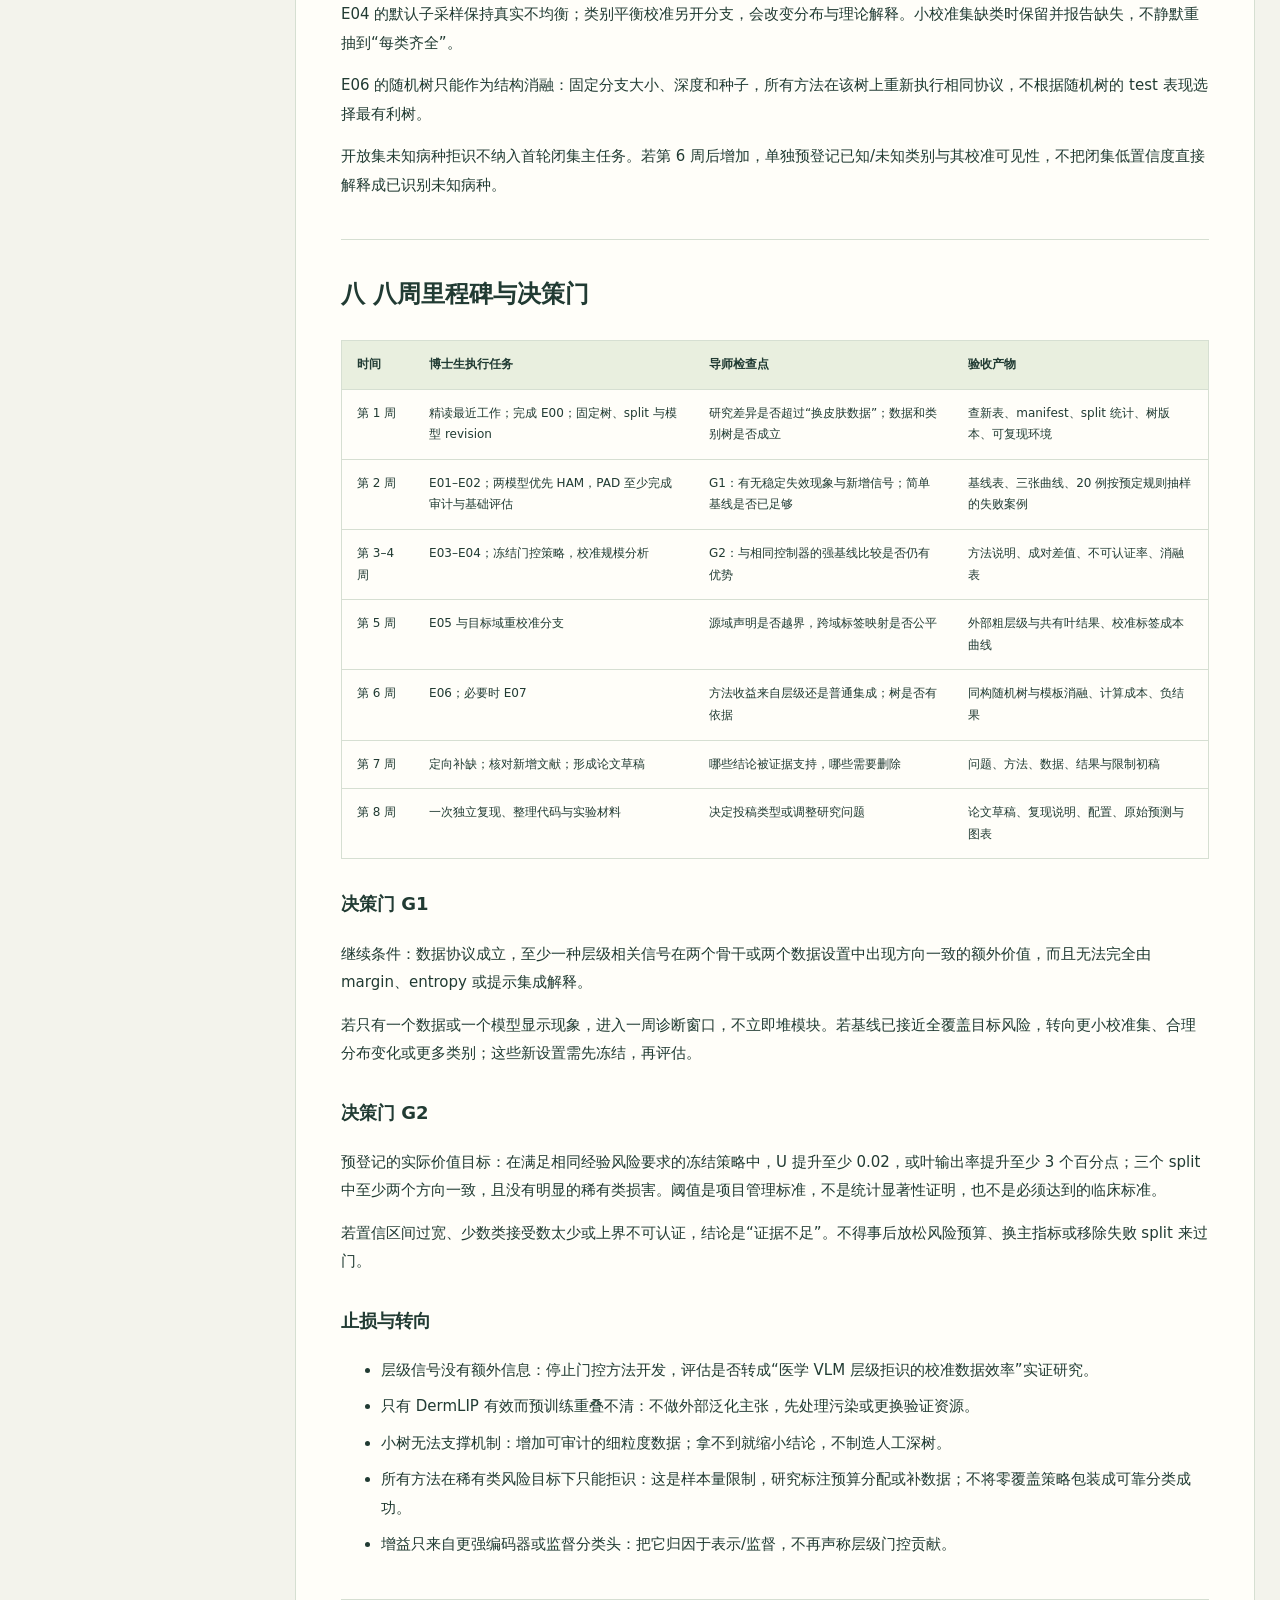
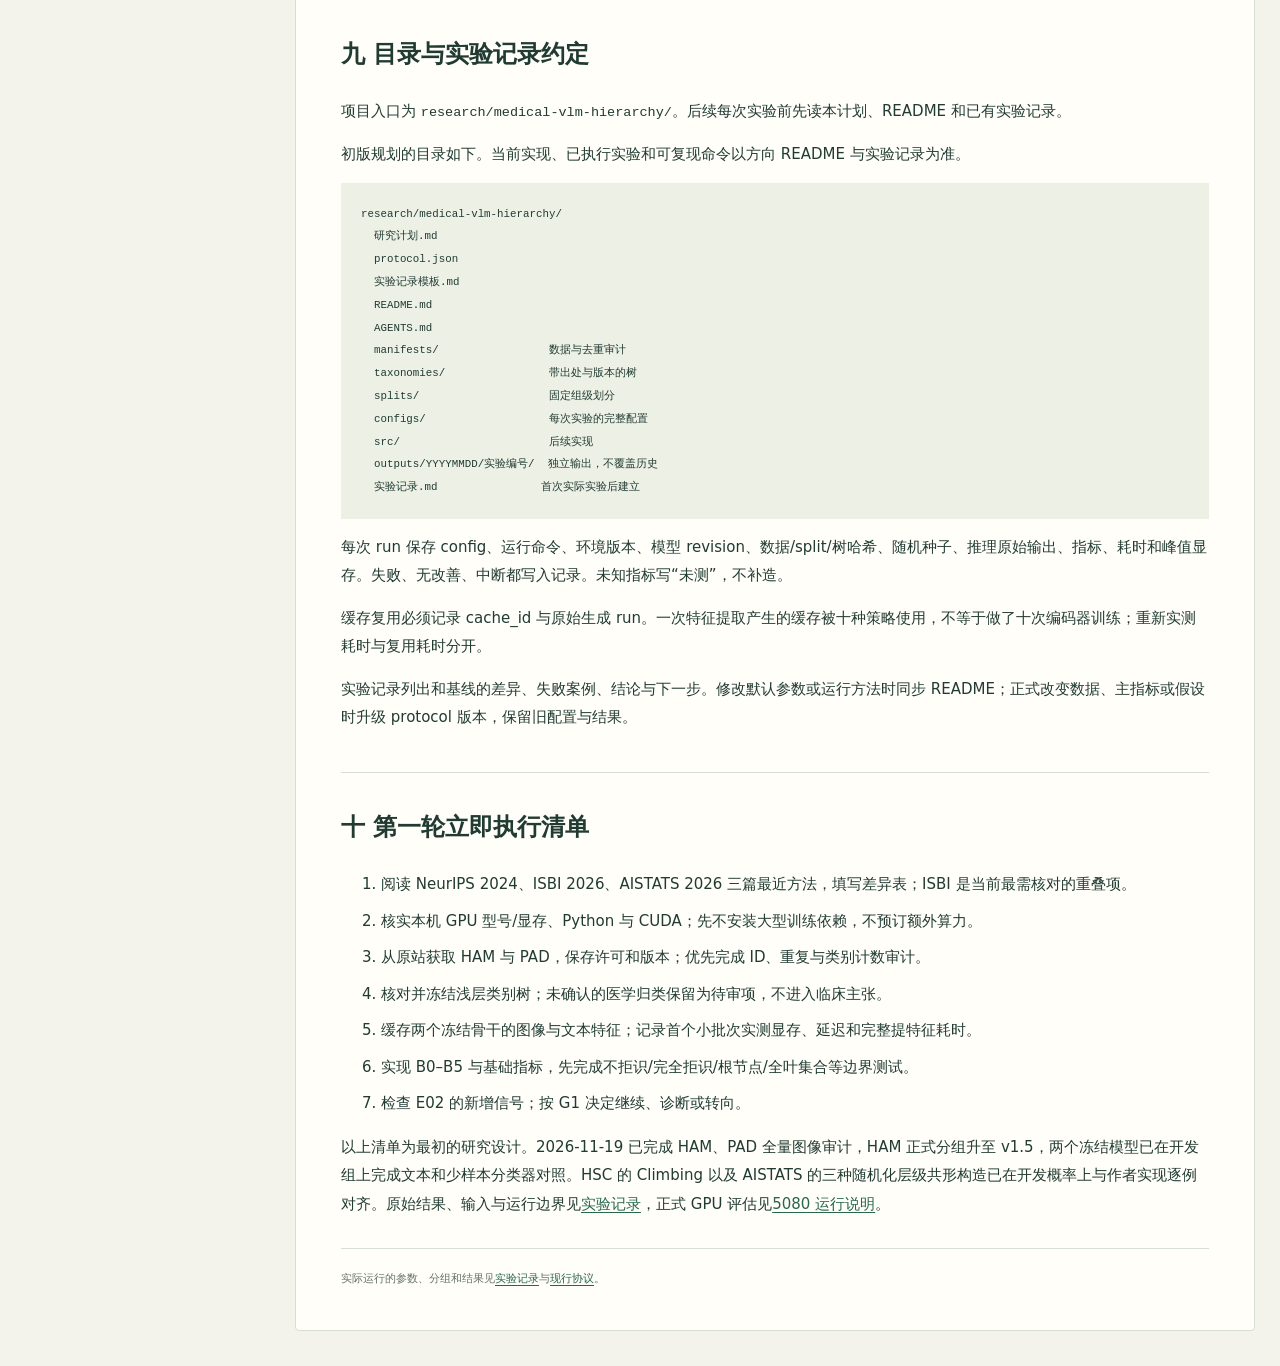
==== commit b691a3c9: "Report the prespecified independent development comparison and matched coverage errors" ====
--- a/research/medical-vlm-hierarchy/研究计划.html
+++ b/research/medical-vlm-hierarchy/研究计划.html
@@ -10,7 +10,7 @@
 <a href="#section-217">八 八周里程碑与决策门</a>
 <a href="#section-249">九 目录与实验记录约定</a>
 <a href="#section-277">十 第一轮立即执行清单</a></nav><article><h1 id="section-0">医学视觉语言模型的层级分类与拒识研究计划</h1>
-<p>初版制定于 2026-11-17。当前执行协议为 v1.5。11 月 19 日的开发组对照显示，父子分歧的额外错例排序能力随骨干和类别构成而变。纳入训练、拟合和评价变动后，四项增益的重抽样区间均跨零。暂缓新增门控，先完成正式强基线评估。<a href="实验记录.md">最新实验记录</a></p>
+<p>初版制定于 2026-11-17。当前执行协议为 v1.5。11 月 19 日预登记的第二批 96 个开发组复现了 OpenAI CLIP 类中心的自然组增益（+0.087），BiomedCLIP 为 −0.007，额外错例排序能力随骨干和类别构成而变。纳入训练、拟合和评价变动后，四项增益的重抽样区间均跨零。暂缓新增门控，先完成正式强基线评估。<a href="实验记录.md">最新实验记录</a></p>
 <p>执行更新：同日已开始 E00，完成 HAM 官方元数据与病灶级初步划分，参考核心通过边界测试，尚无模型结果。实际状态与命令见 README 和实验记录；执行协议为 v1.1，保留 v1.0。正式实验机按用户补充采用家中的 RTX 5080。用户后续要求定时同步 GitHub，仓库地址待提供；这覆盖早先停止 Git 工作的约定。</p>
 <p>后续执行修订：protocol v1.2 已获取 PAD 官方元数据；发现 raw lesion_id 跨患者重用后，改为共享 ID 的患者连通组不跨 split，patient+lesion 只作为处理键。旧协议保留，不把更改后的划分冒充原始患者独立抽样。GitHub 已配置并登记全局 17:00 备份；13 项软件测试通过，但模型推理仍待 5080 主机验证。详见实验记录中的失败尝试与修订结果。</p>
 <p>本项目研究冻结医学视觉语言模型在有限标注、长尾类别下如何选择输出具体病种、上位类别或完全拒识。第一阶段聚焦公开皮肤病图像，先用两周验证是否存在超出强基线的研究空间，再决定是否投入八周完整研究。低算力方案以缓存特征和后处理为主，不以大模型预训练或生成式问答作为起点。</p>
@@ -79,7 +79,7 @@
 </ol>
 <h3 id="section-103">3.4 预训练重叠审计</h3>
 <p>默认模型使用公开 CLIP 和 BiomedCLIP。BiomedCLIP 来自 PMC-15M，并不意味着其与公开医学测试集一定无重叠；CLIP 同样不能被假定完全干净。记录能核实的训练来源、发布时间、图像哈希/近重复证据以及无法核实的部分。</p>
-<p>11 月 19 日完成对两篇数据论文三个图版的核查。HAM 有 2 组、PAD 有 6 组与已发表的插图区域匹配，已为三个正式划分生成组级敏感性名单。现有证据只能识别已发表的图像内容，两套模型的实际逐图训练成员仍未知。<a href="reports/E00-paper-sensitivity-01.json">图版匹配结果</a></p>
+<p>11 月 19 日完成对两篇数据论文三个图版的核查。HAM 有 2 组、PAD 有 6 组与已发表的插图区域匹配，已为三个正式划分生成组级敏感性名单。现有证据只能识别已发表的图像内容，两套模型的实际逐图训练成员仍未知。<a href="reports/E00-paper-sensitivity-v15-01.json">图版匹配结果</a></p>
 <p>DermLIP 只放到第二阶段敏感性分析，记录模型 revision 与数据发布版本。不能依据领域模型更高的准确率就认定方法更可靠。若发现训练语料与测试集重叠，划分“可证实去重子集”和“重叠不明子集”，主张限于证据支持范围。</p>
 <h2 id="section-111">四 模型与预算</h2>
 <p>第一阶段固定两个骨干：OpenAI CLIP ViT-B/16 与 <a href="https://huggingface.co/microsoft/BiomedCLIP-PubMedBERT_256-vit_base_patch16_224" target="_blank" rel="noopener noreferrer">BiomedCLIP PubMedBERT 256 ViT-B/16 224 ↗</a>。后者官方提供权重和推理示例，模型卡标注 MIT。固定实际 revision、模型配置、tokenizer 与官方预处理；相同 ViT 名称不代表预处理相同。</p>
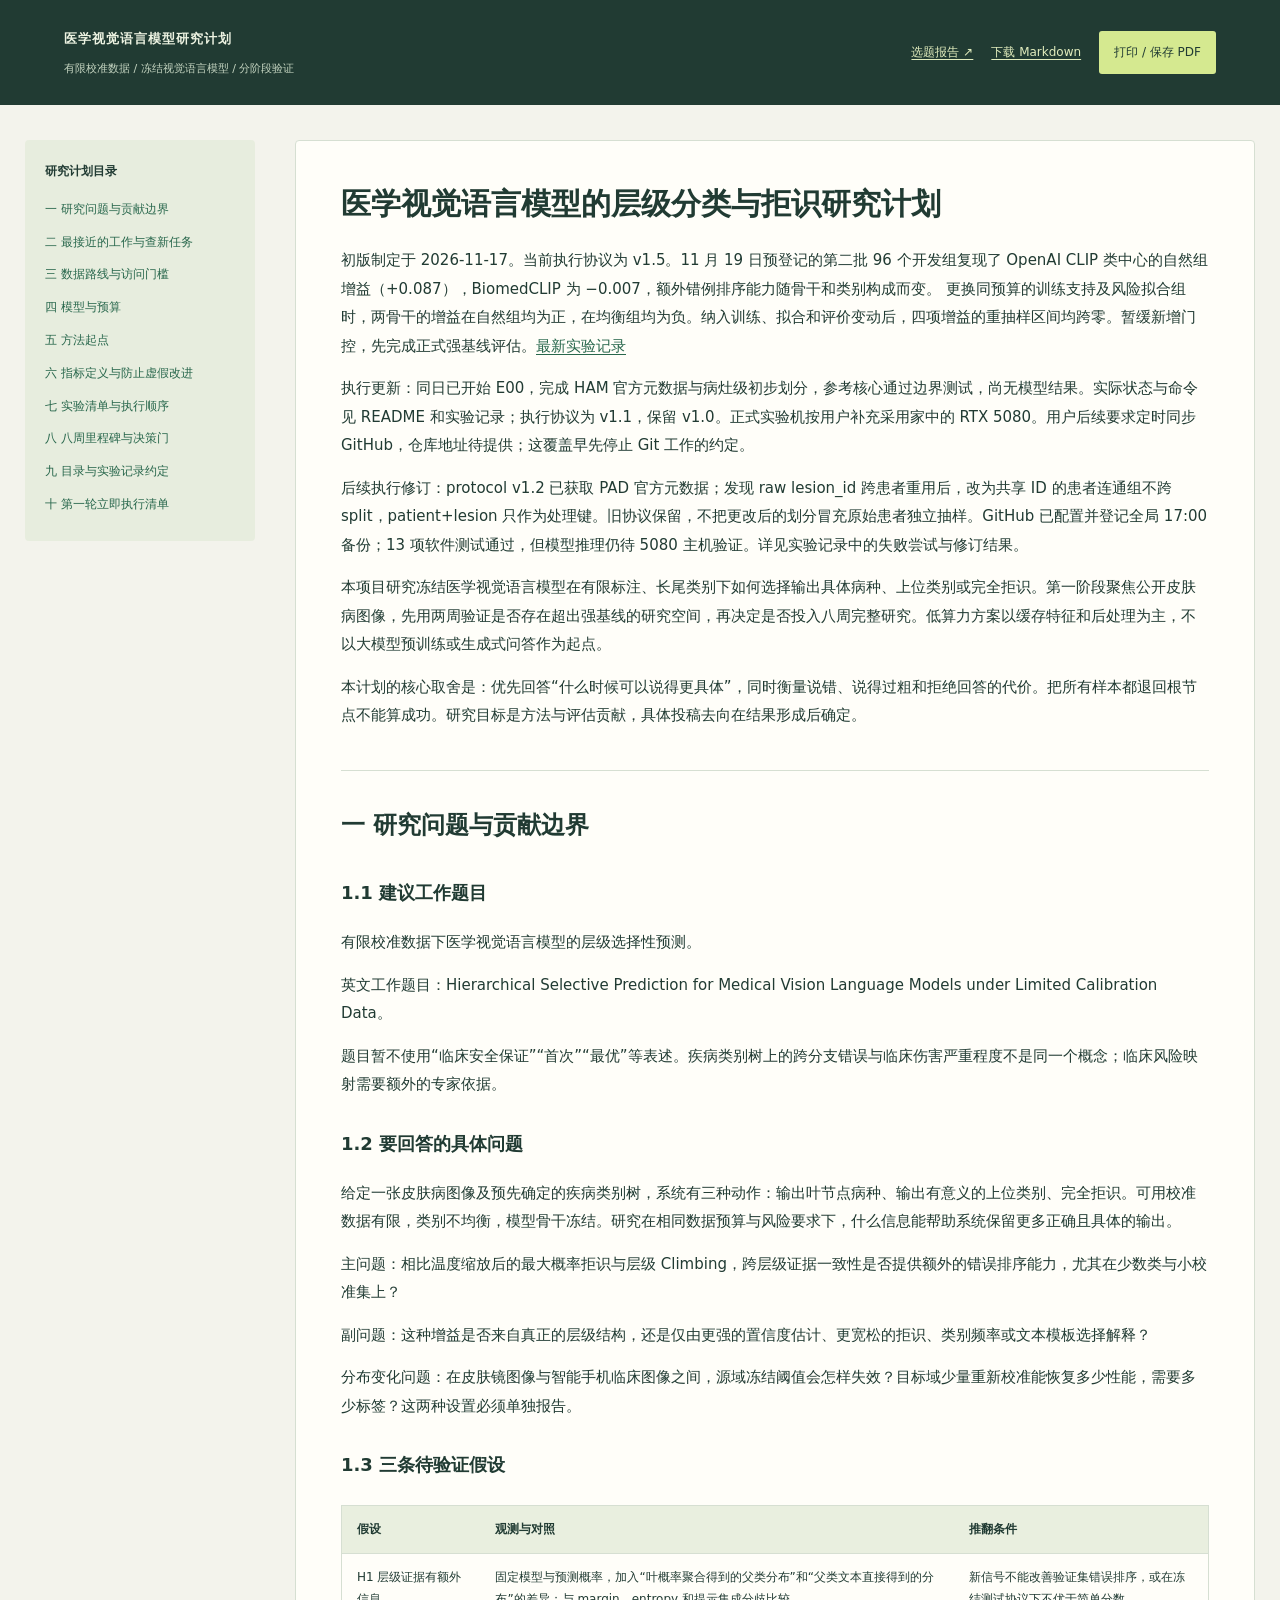
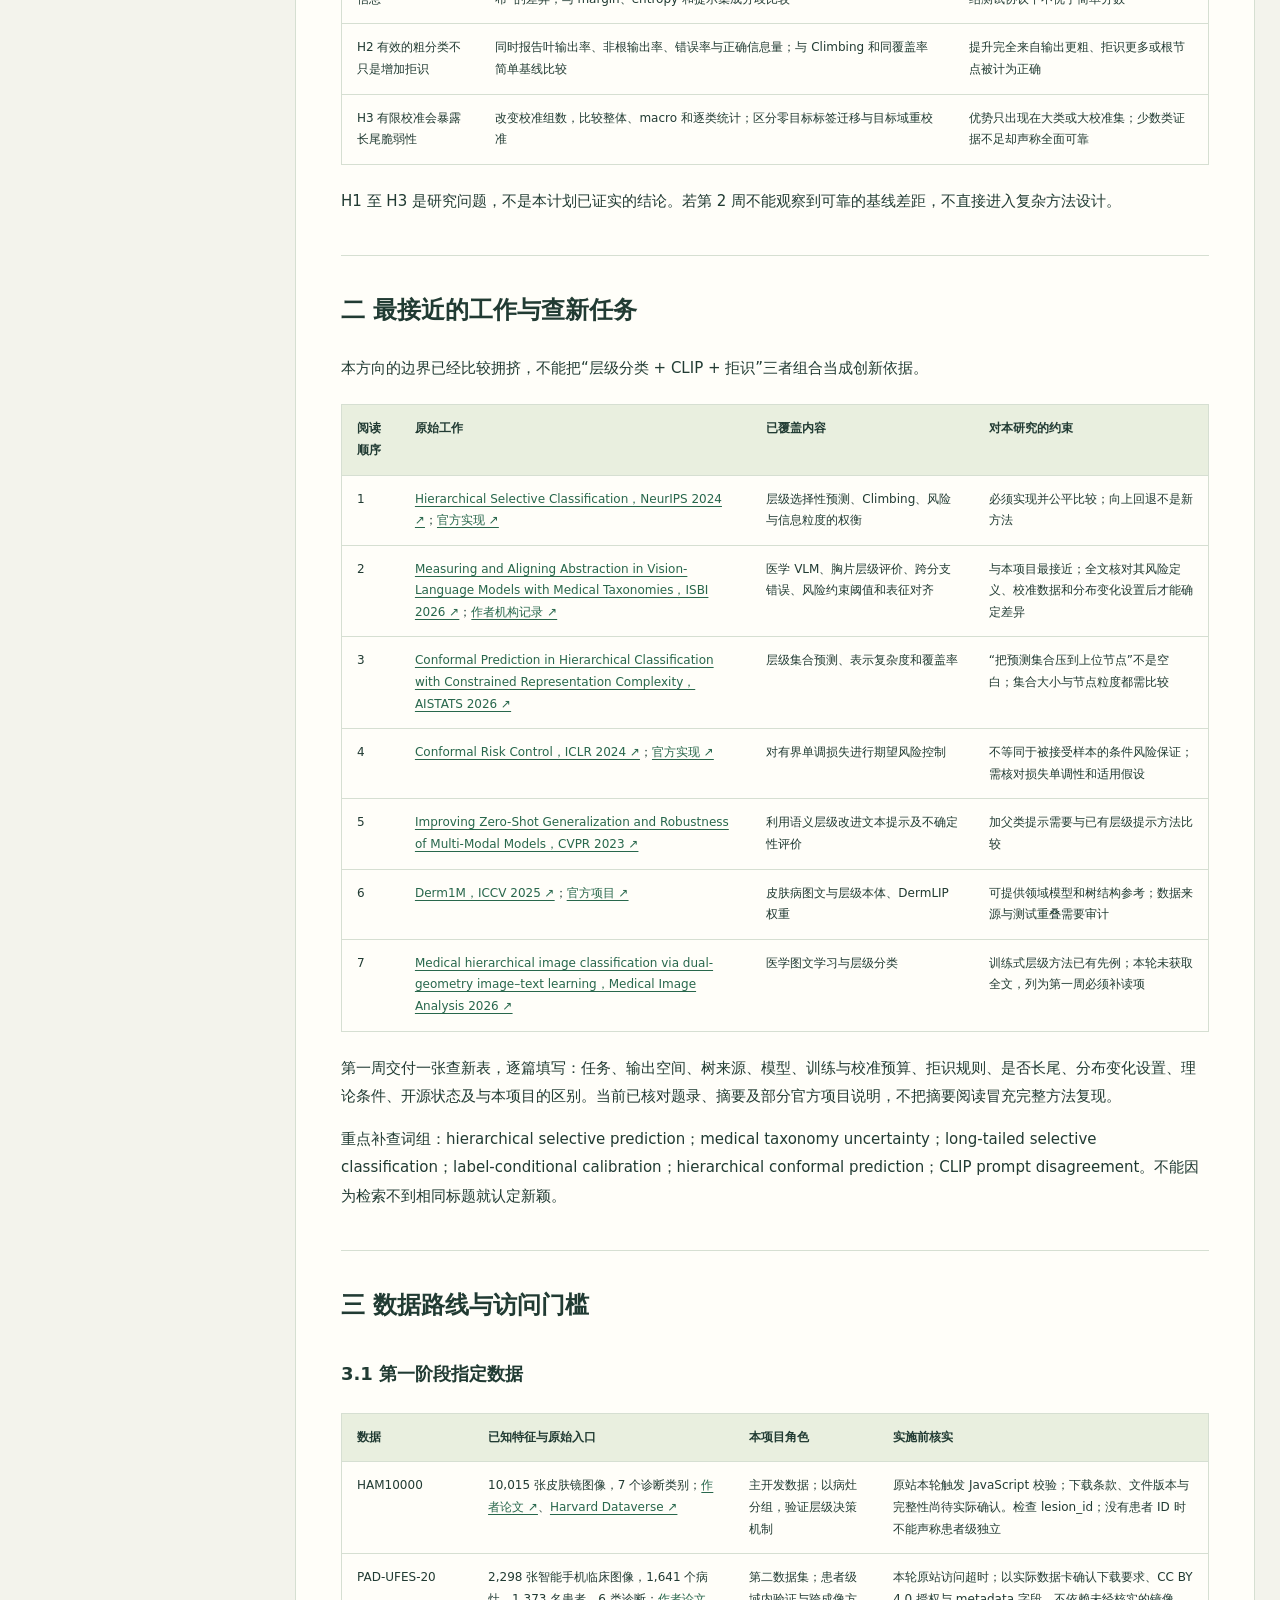
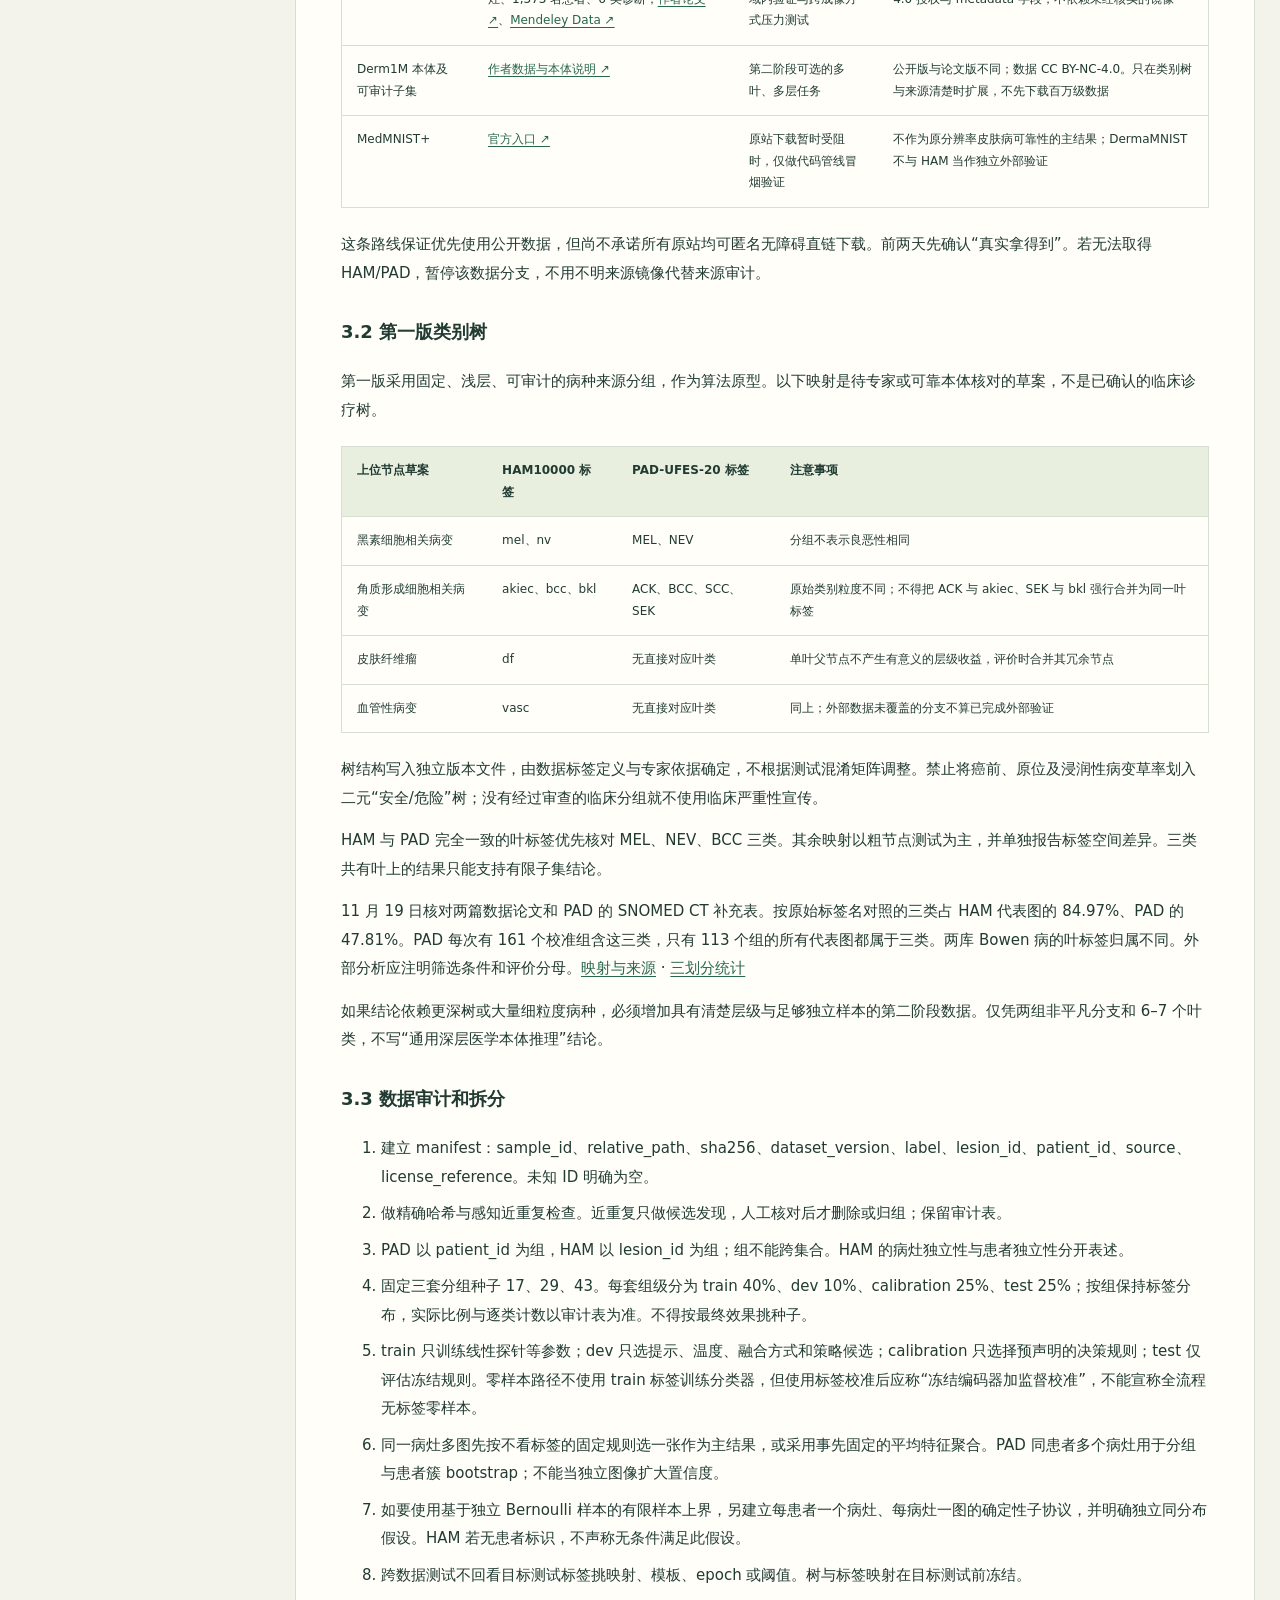
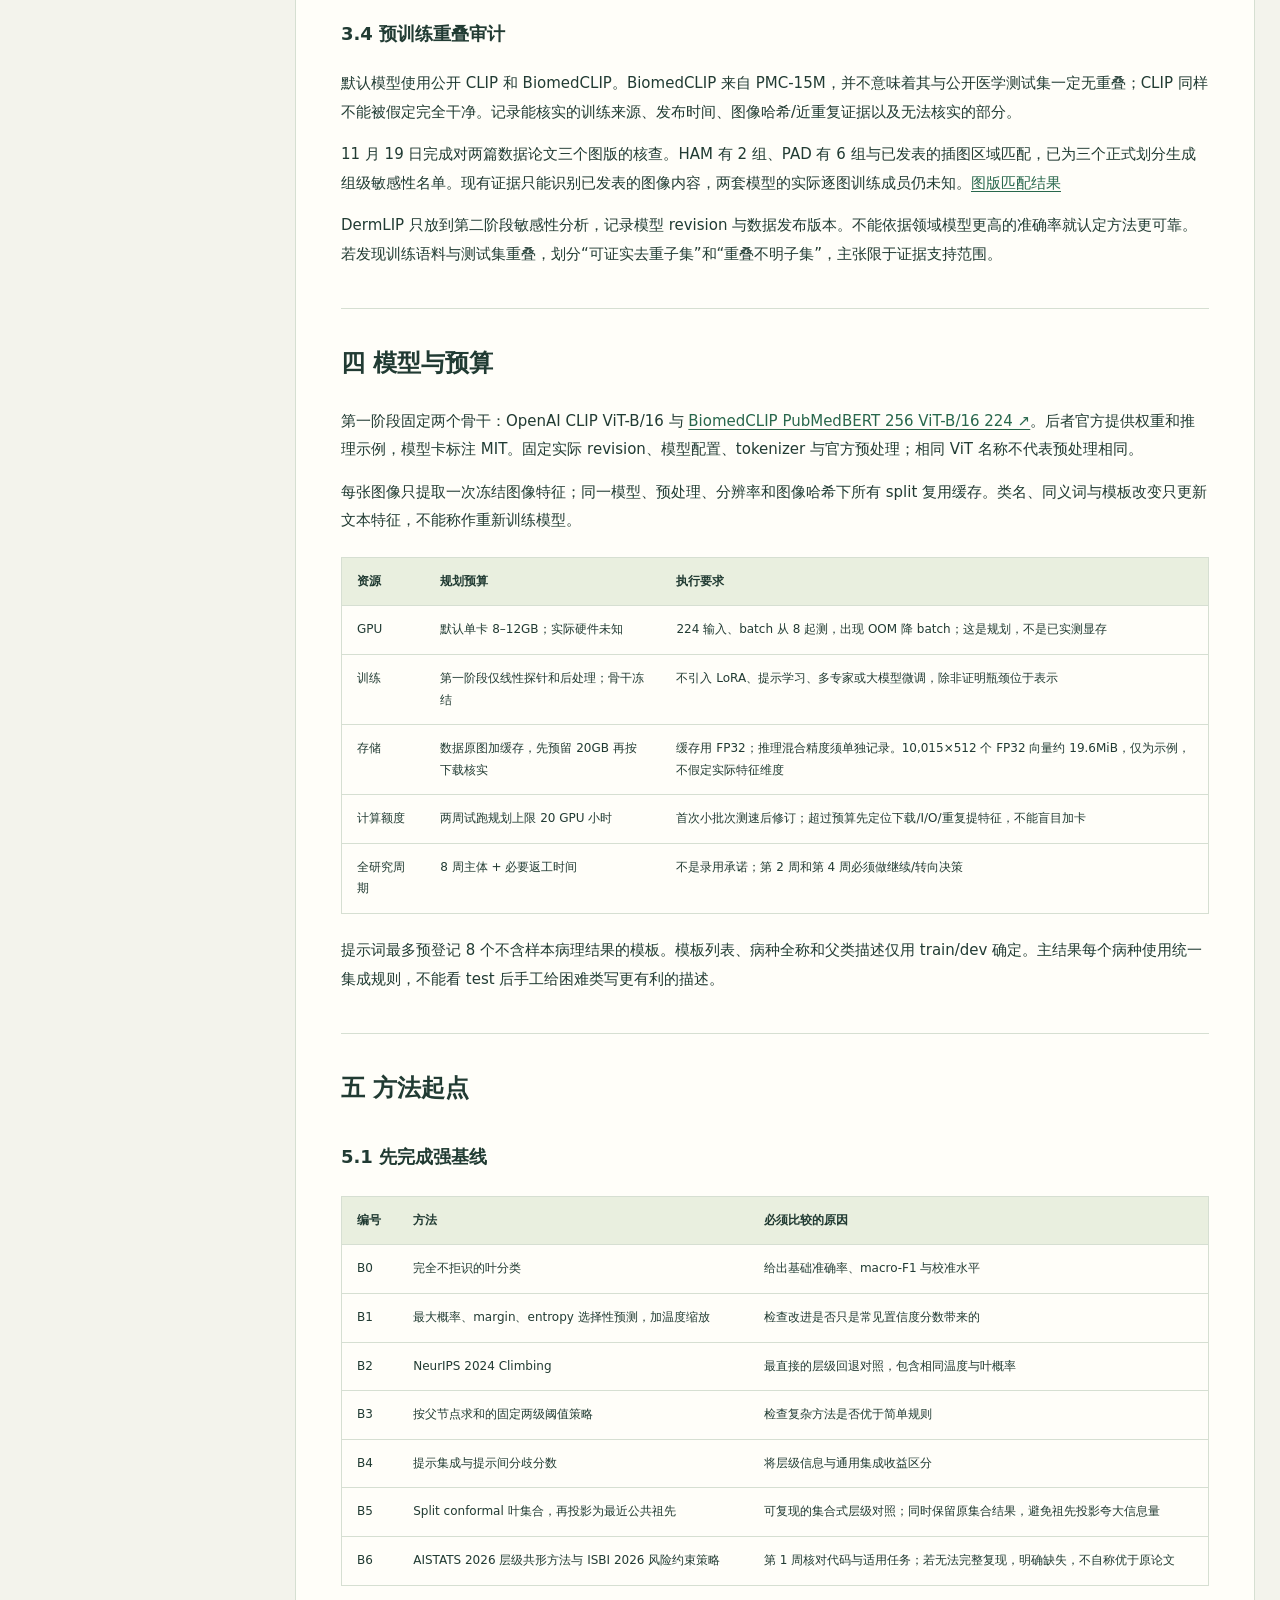
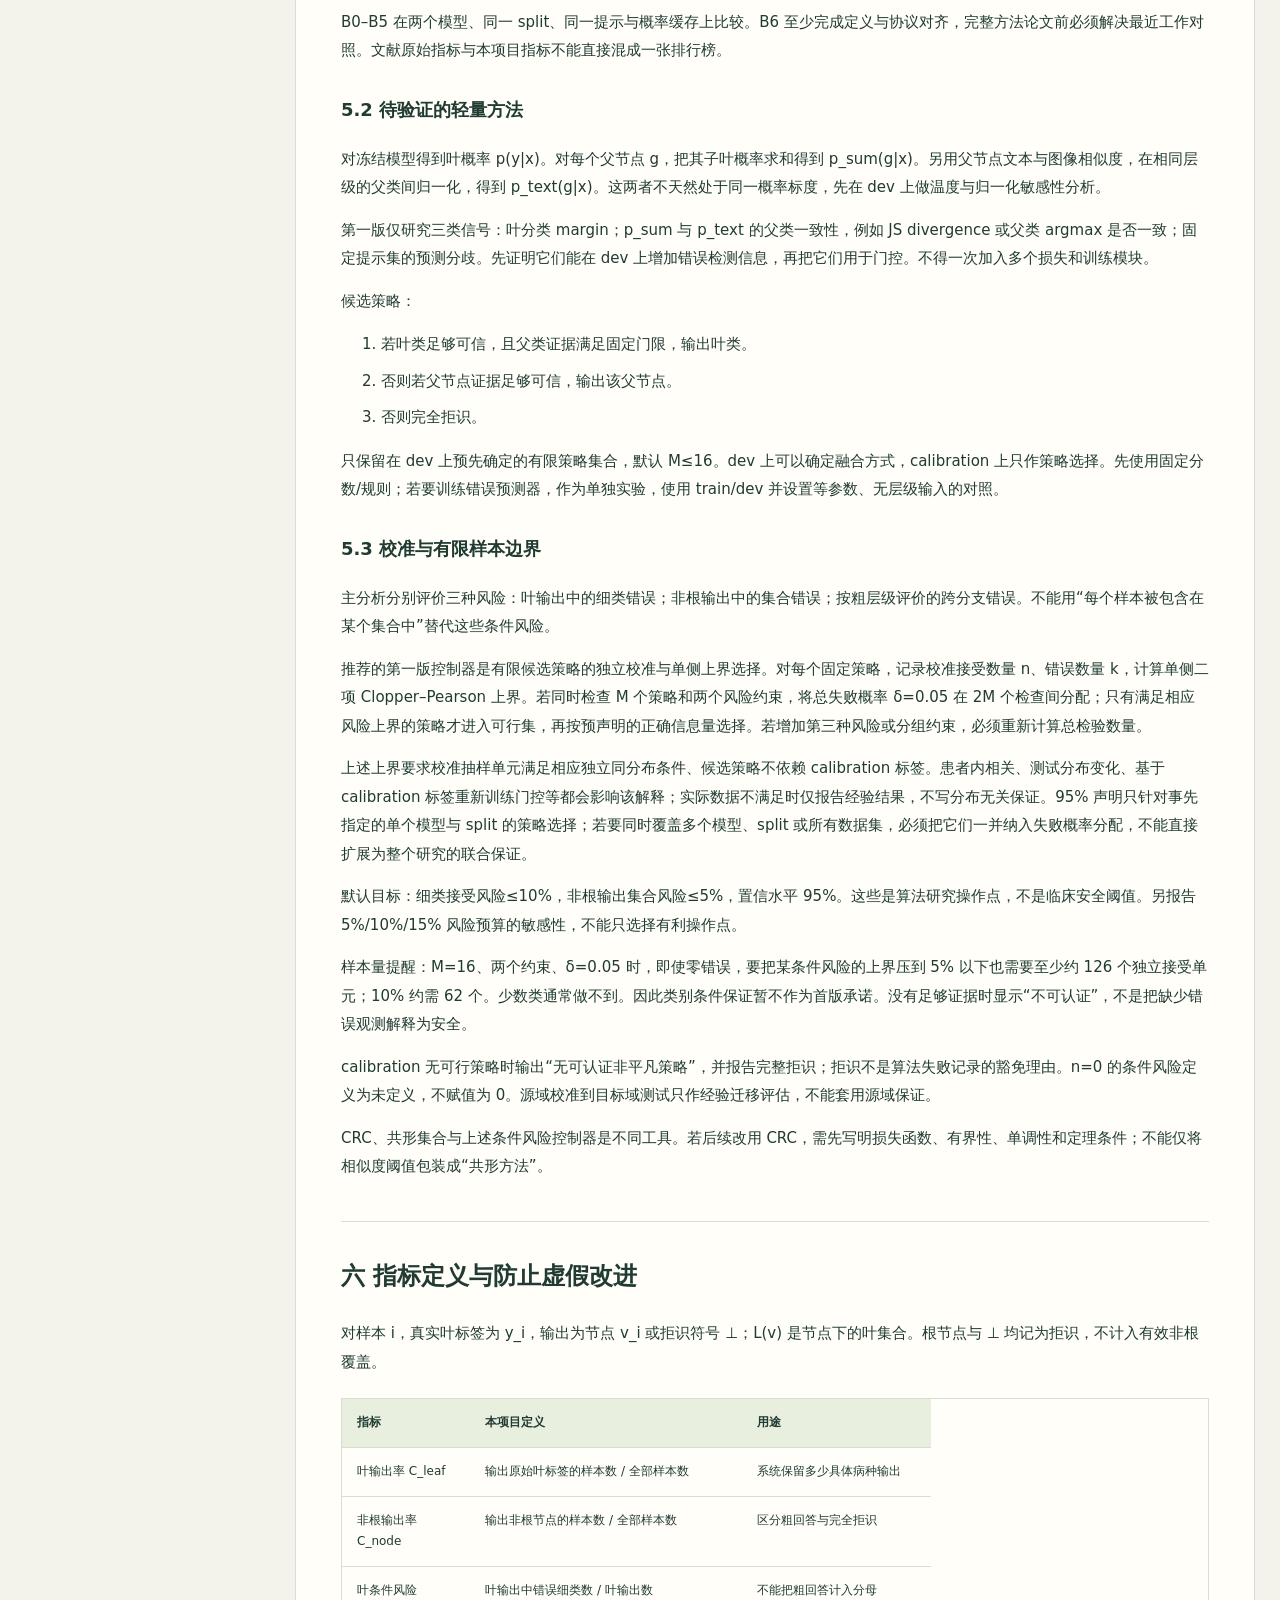
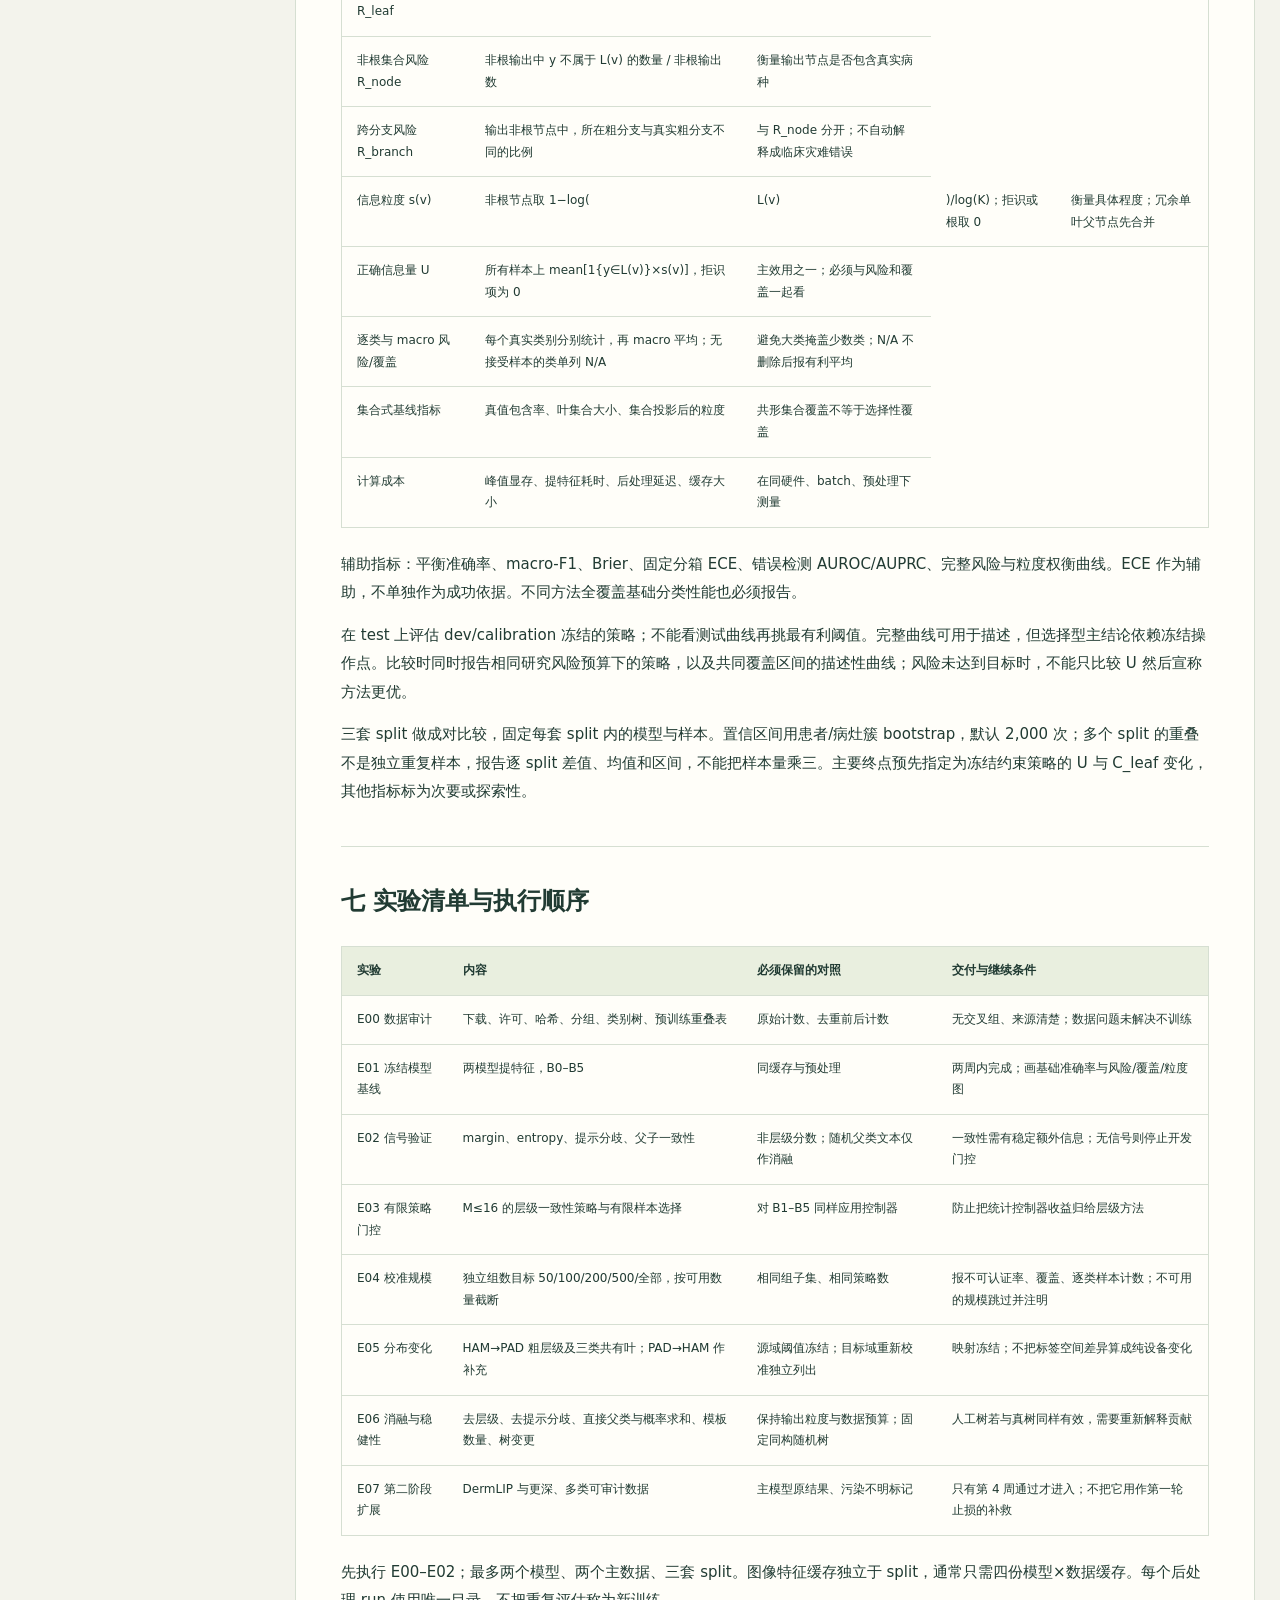
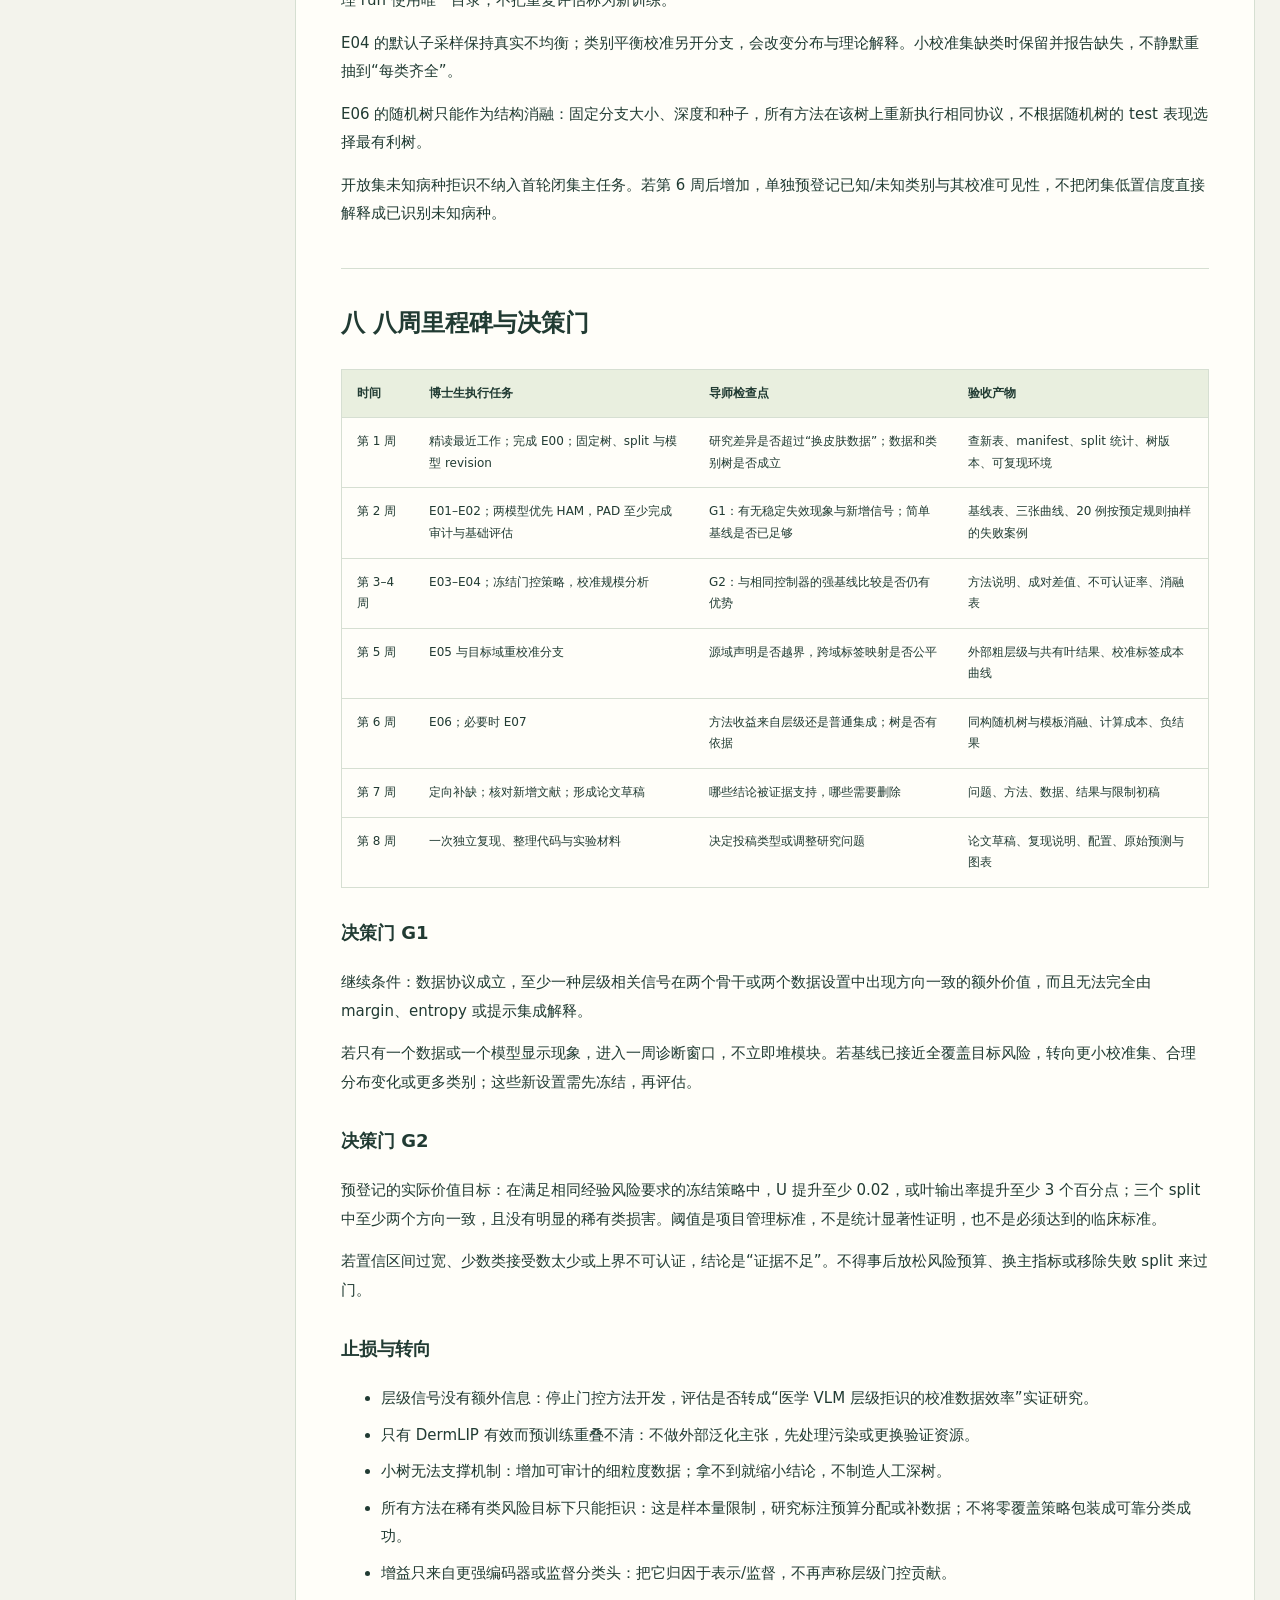
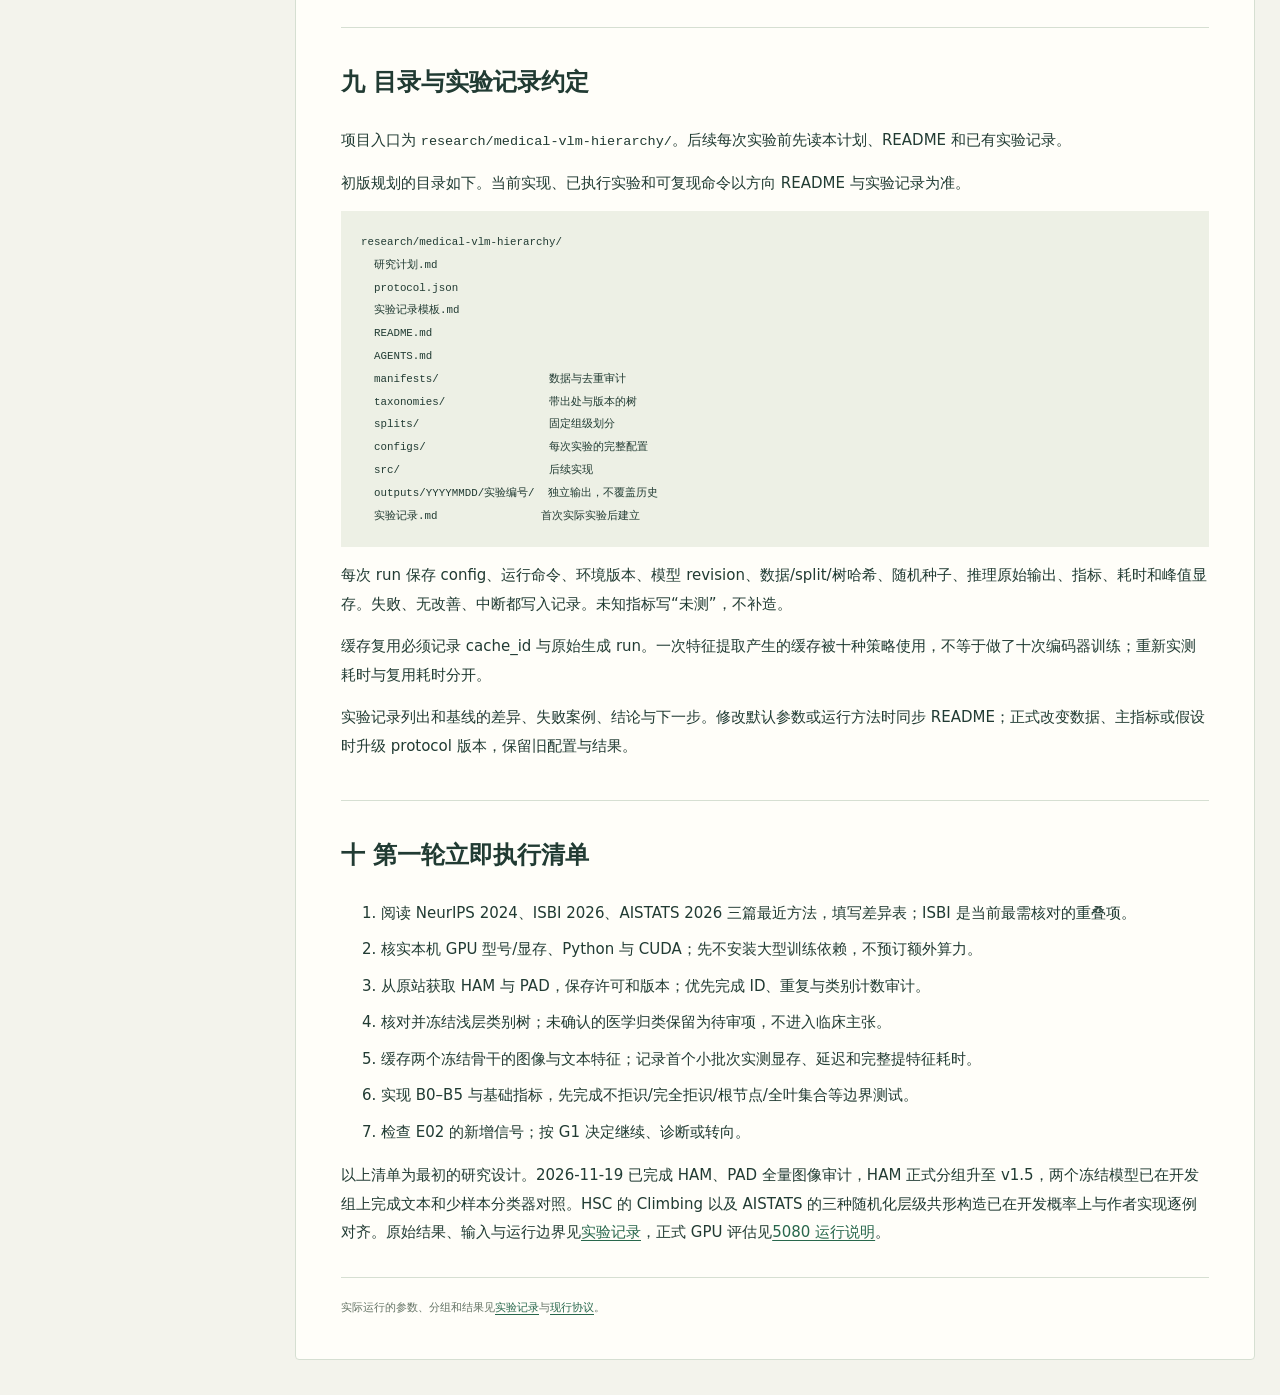
==== commit 650172b3: "Verify equal-budget crossed replication and audit label evidence by acquisition source" ====
--- a/research/medical-vlm-hierarchy/研究计划.html
+++ b/research/medical-vlm-hierarchy/研究计划.html
@@ -10,7 +10,7 @@
 <a href="#section-217">八 八周里程碑与决策门</a>
 <a href="#section-249">九 目录与实验记录约定</a>
 <a href="#section-277">十 第一轮立即执行清单</a></nav><article><h1 id="section-0">医学视觉语言模型的层级分类与拒识研究计划</h1>
-<p>初版制定于 2026-11-17。当前执行协议为 v1.5。11 月 19 日预登记的第二批 96 个开发组复现了 OpenAI CLIP 类中心的自然组增益（+0.087），BiomedCLIP 为 −0.007，额外错例排序能力随骨干和类别构成而变。纳入训练、拟合和评价变动后，四项增益的重抽样区间均跨零。暂缓新增门控，先完成正式强基线评估。<a href="实验记录.md">最新实验记录</a></p>
+<p>初版制定于 2026-11-17。当前执行协议为 v1.5。11 月 19 日预登记的第二批 96 个开发组复现了 OpenAI CLIP 类中心的自然组增益（+0.087），BiomedCLIP 为 −0.007，额外错例排序能力随骨干和类别构成而变。 更换同预算的训练支持及风险拟合组时，两骨干的增益在自然组均为正，在均衡组均为负。纳入训练、拟合和评价变动后，四项增益的重抽样区间均跨零。暂缓新增门控，先完成正式强基线评估。<a href="实验记录.md">最新实验记录</a></p>
 <p>执行更新：同日已开始 E00，完成 HAM 官方元数据与病灶级初步划分，参考核心通过边界测试，尚无模型结果。实际状态与命令见 README 和实验记录；执行协议为 v1.1，保留 v1.0。正式实验机按用户补充采用家中的 RTX 5080。用户后续要求定时同步 GitHub，仓库地址待提供；这覆盖早先停止 Git 工作的约定。</p>
 <p>后续执行修订：protocol v1.2 已获取 PAD 官方元数据；发现 raw lesion_id 跨患者重用后，改为共享 ID 的患者连通组不跨 split，patient+lesion 只作为处理键。旧协议保留，不把更改后的划分冒充原始患者独立抽样。GitHub 已配置并登记全局 17:00 备份；13 项软件测试通过，但模型推理仍待 5080 主机验证。详见实验记录中的失败尝试与修订结果。</p>
 <p>本项目研究冻结医学视觉语言模型在有限标注、长尾类别下如何选择输出具体病种、上位类别或完全拒识。第一阶段聚焦公开皮肤病图像，先用两周验证是否存在超出强基线的研究空间，再决定是否投入八周完整研究。低算力方案以缓存特征和后处理为主，不以大模型预训练或生成式问答作为起点。</p>
